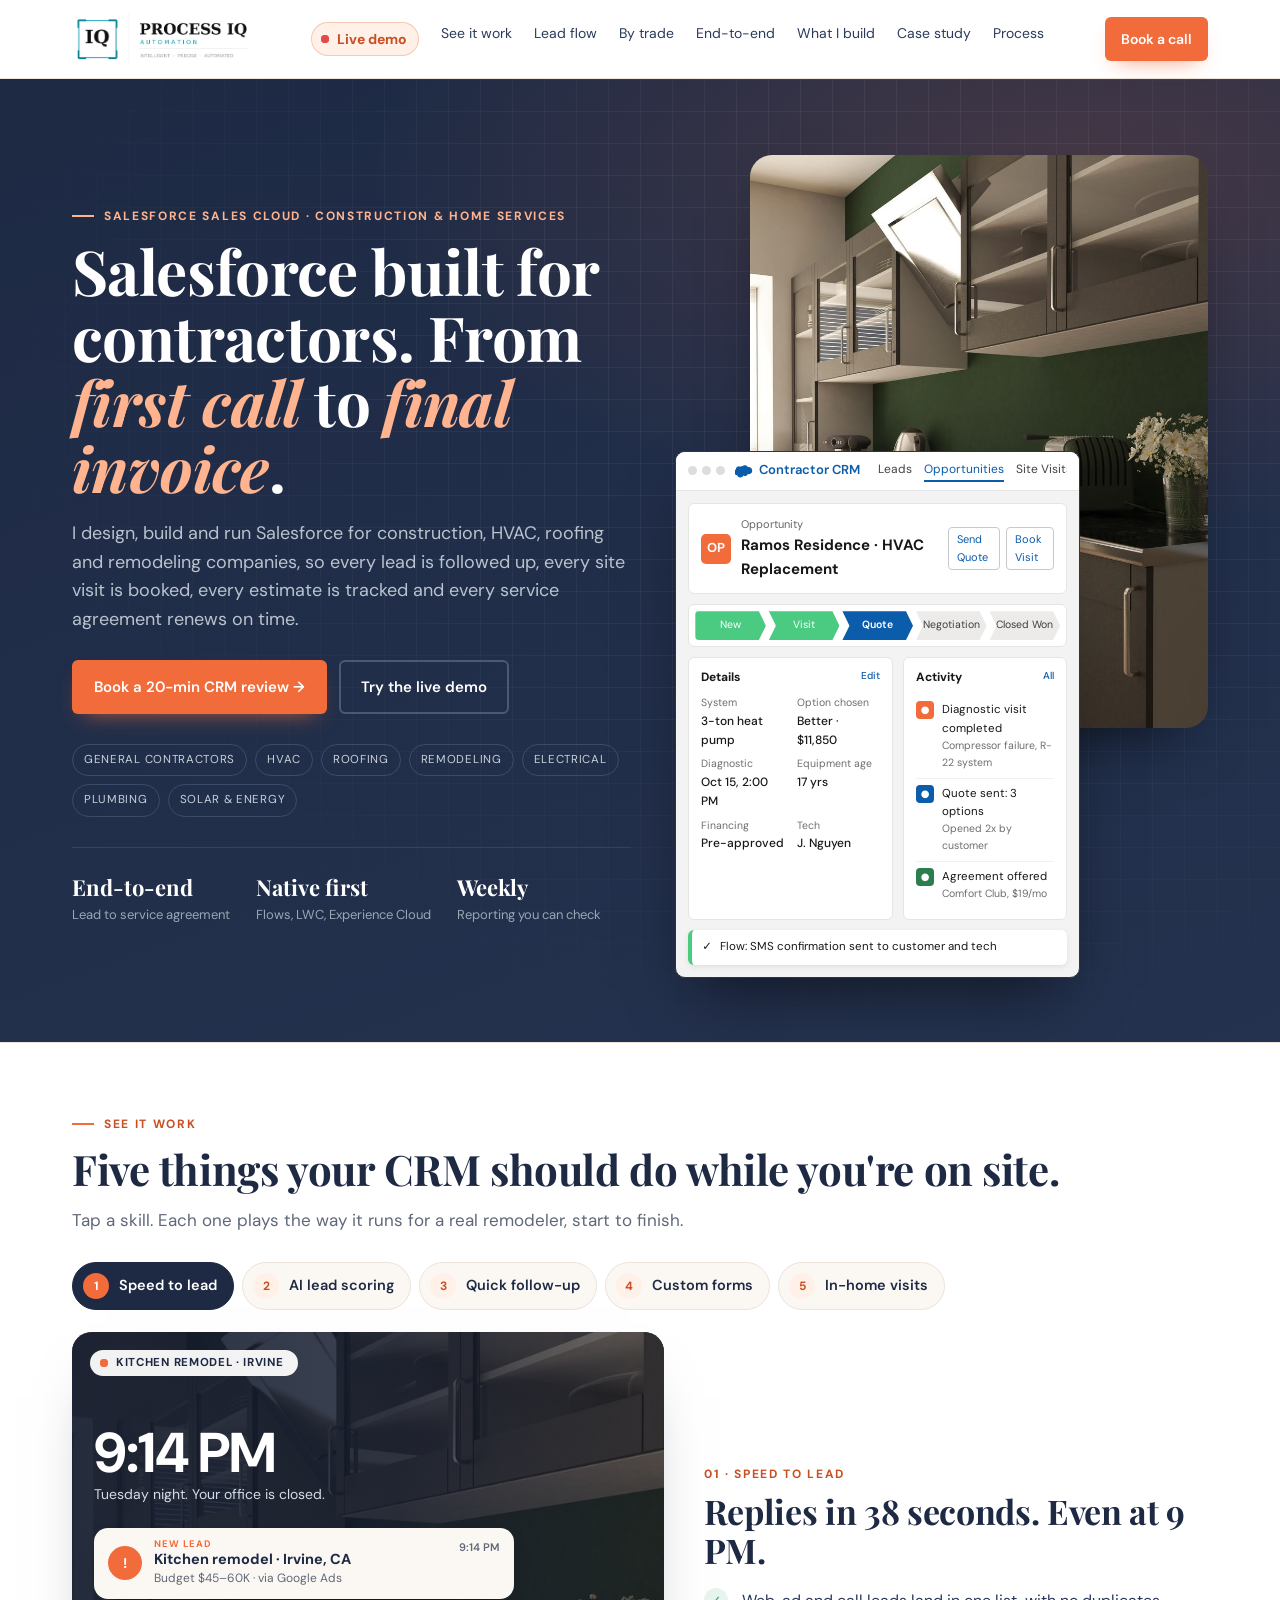
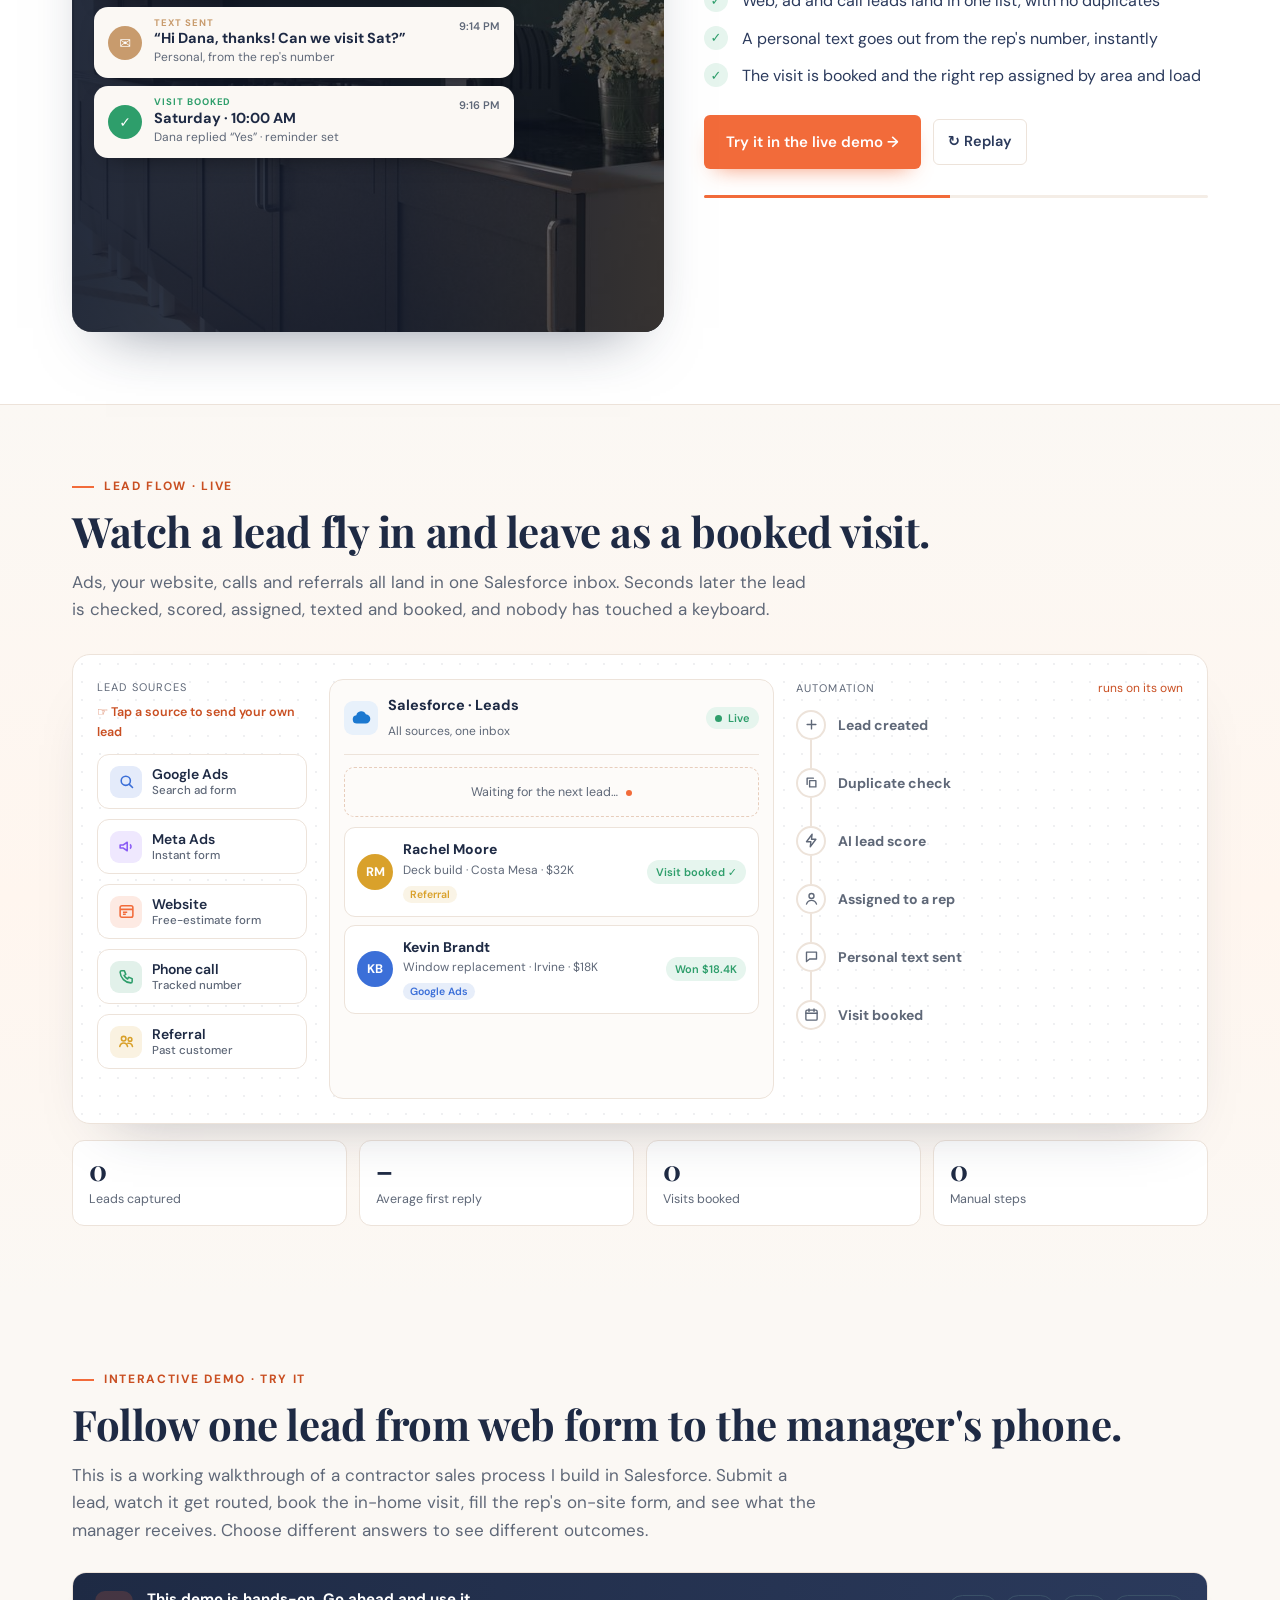
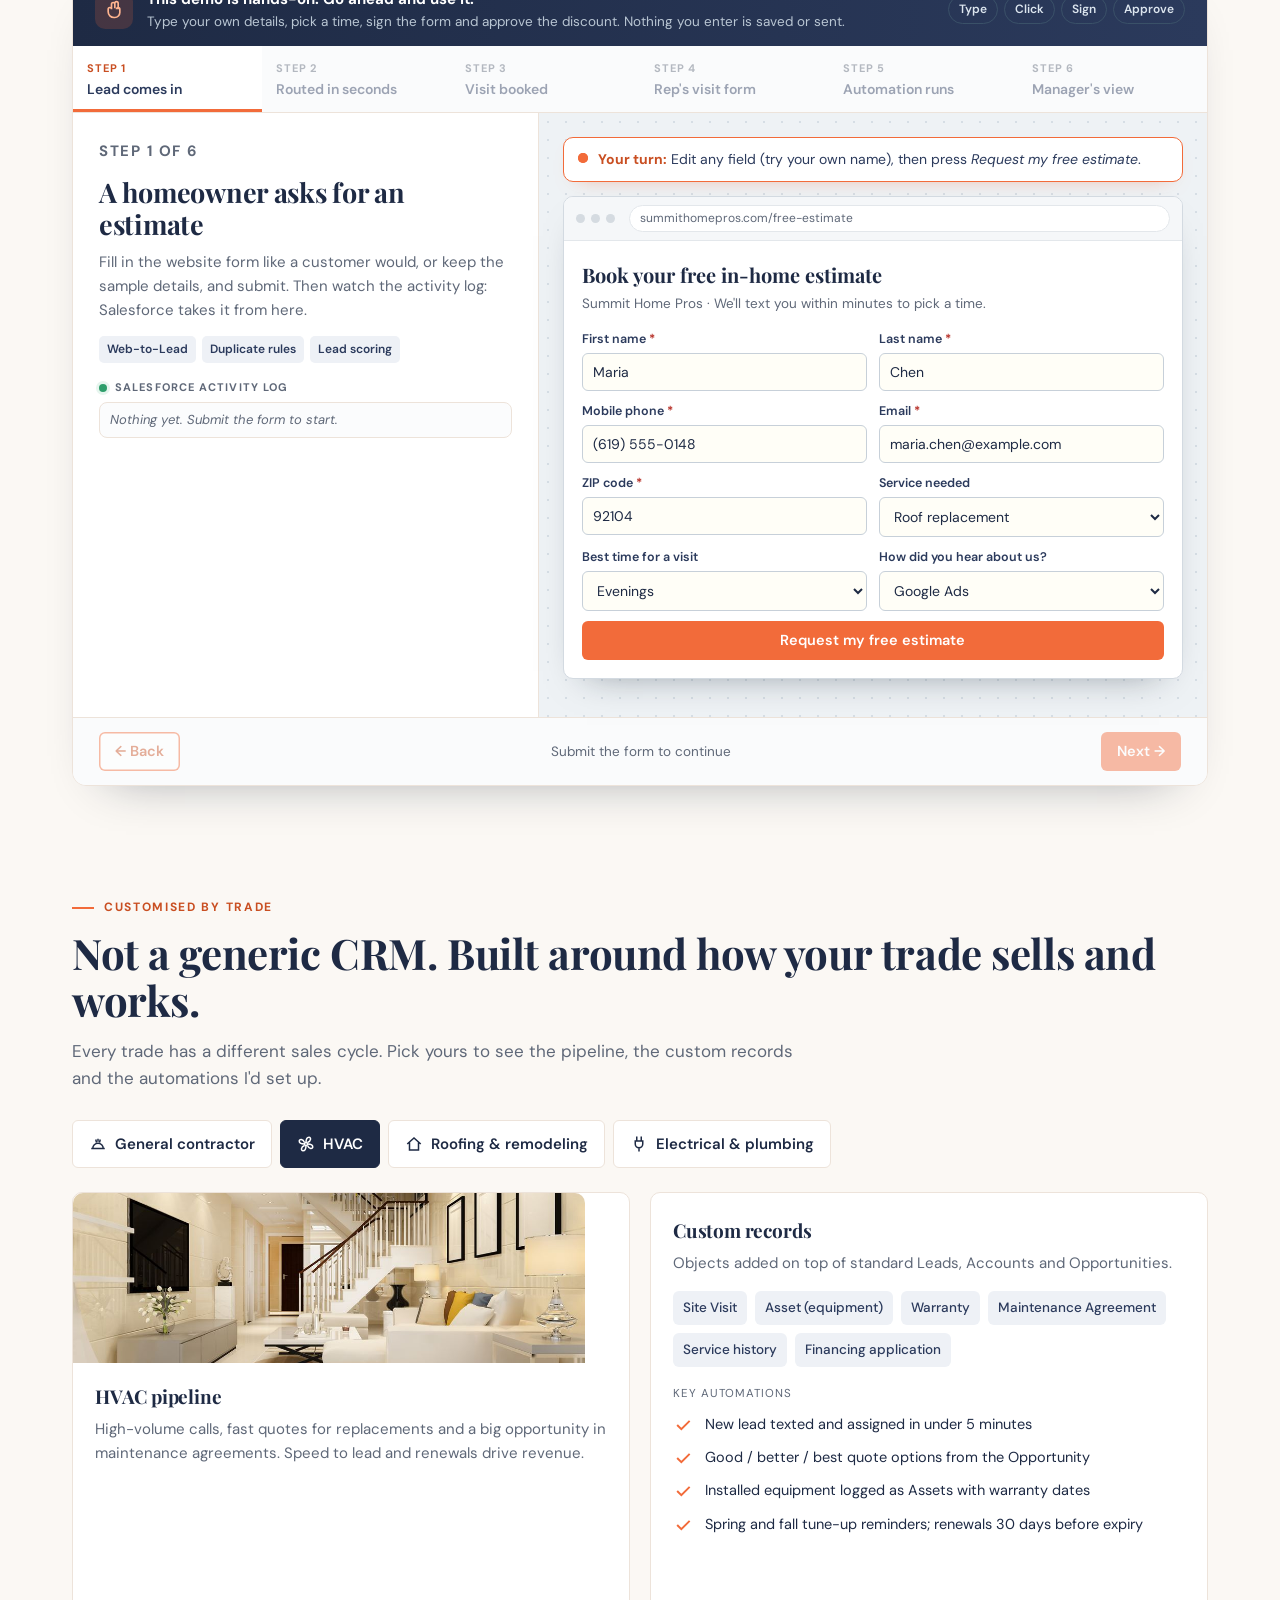
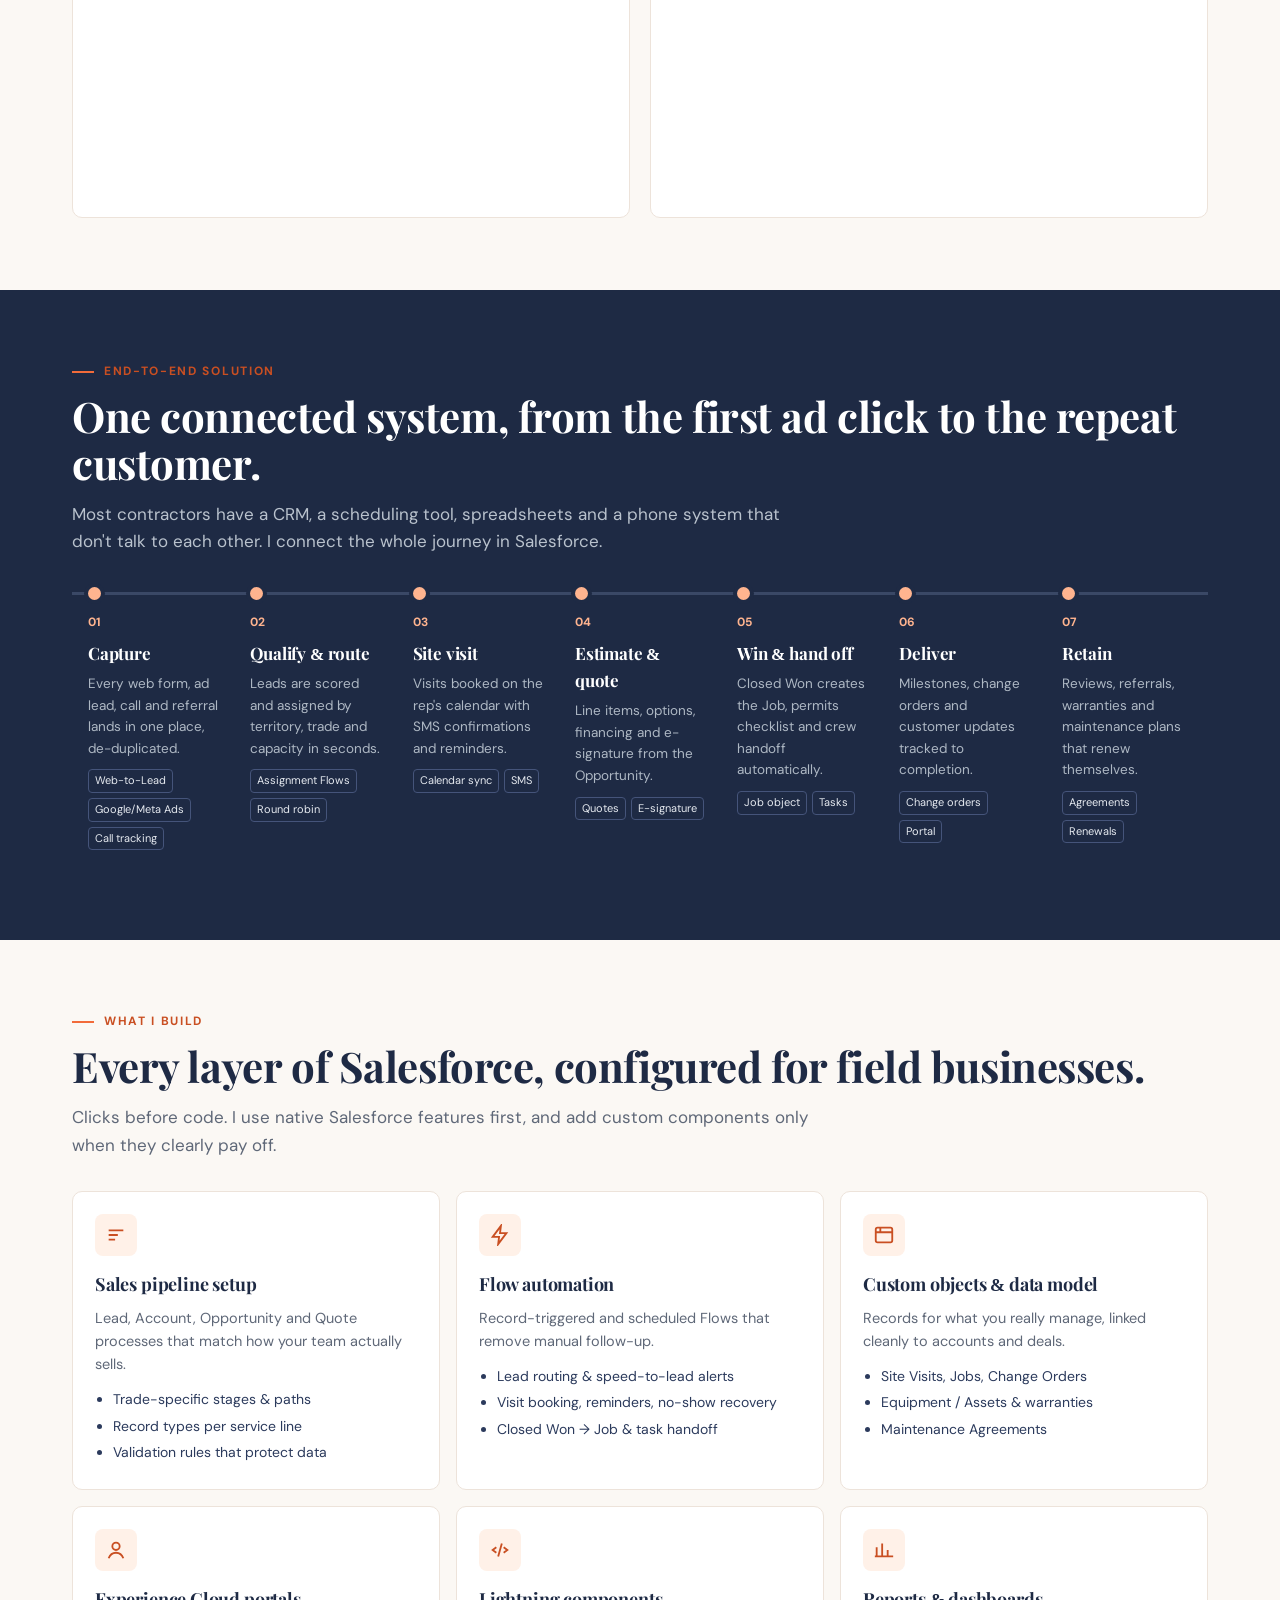
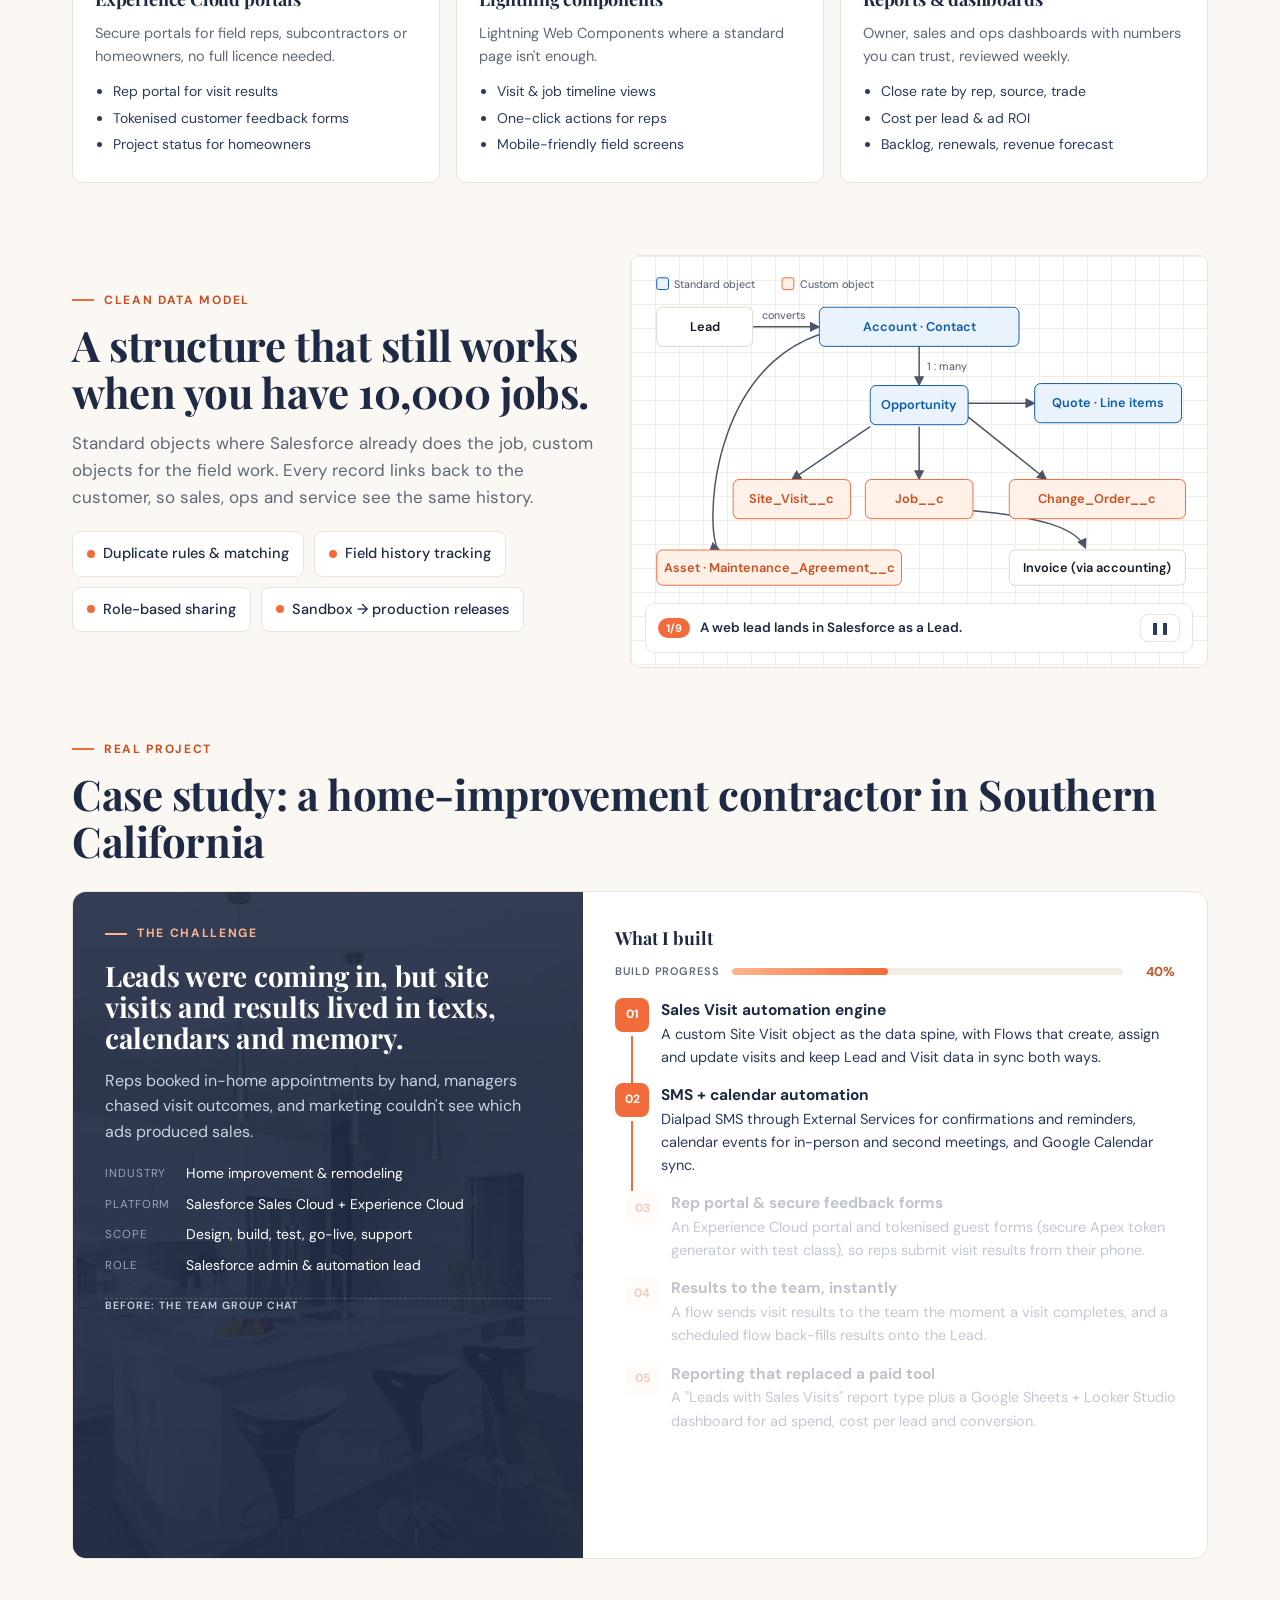
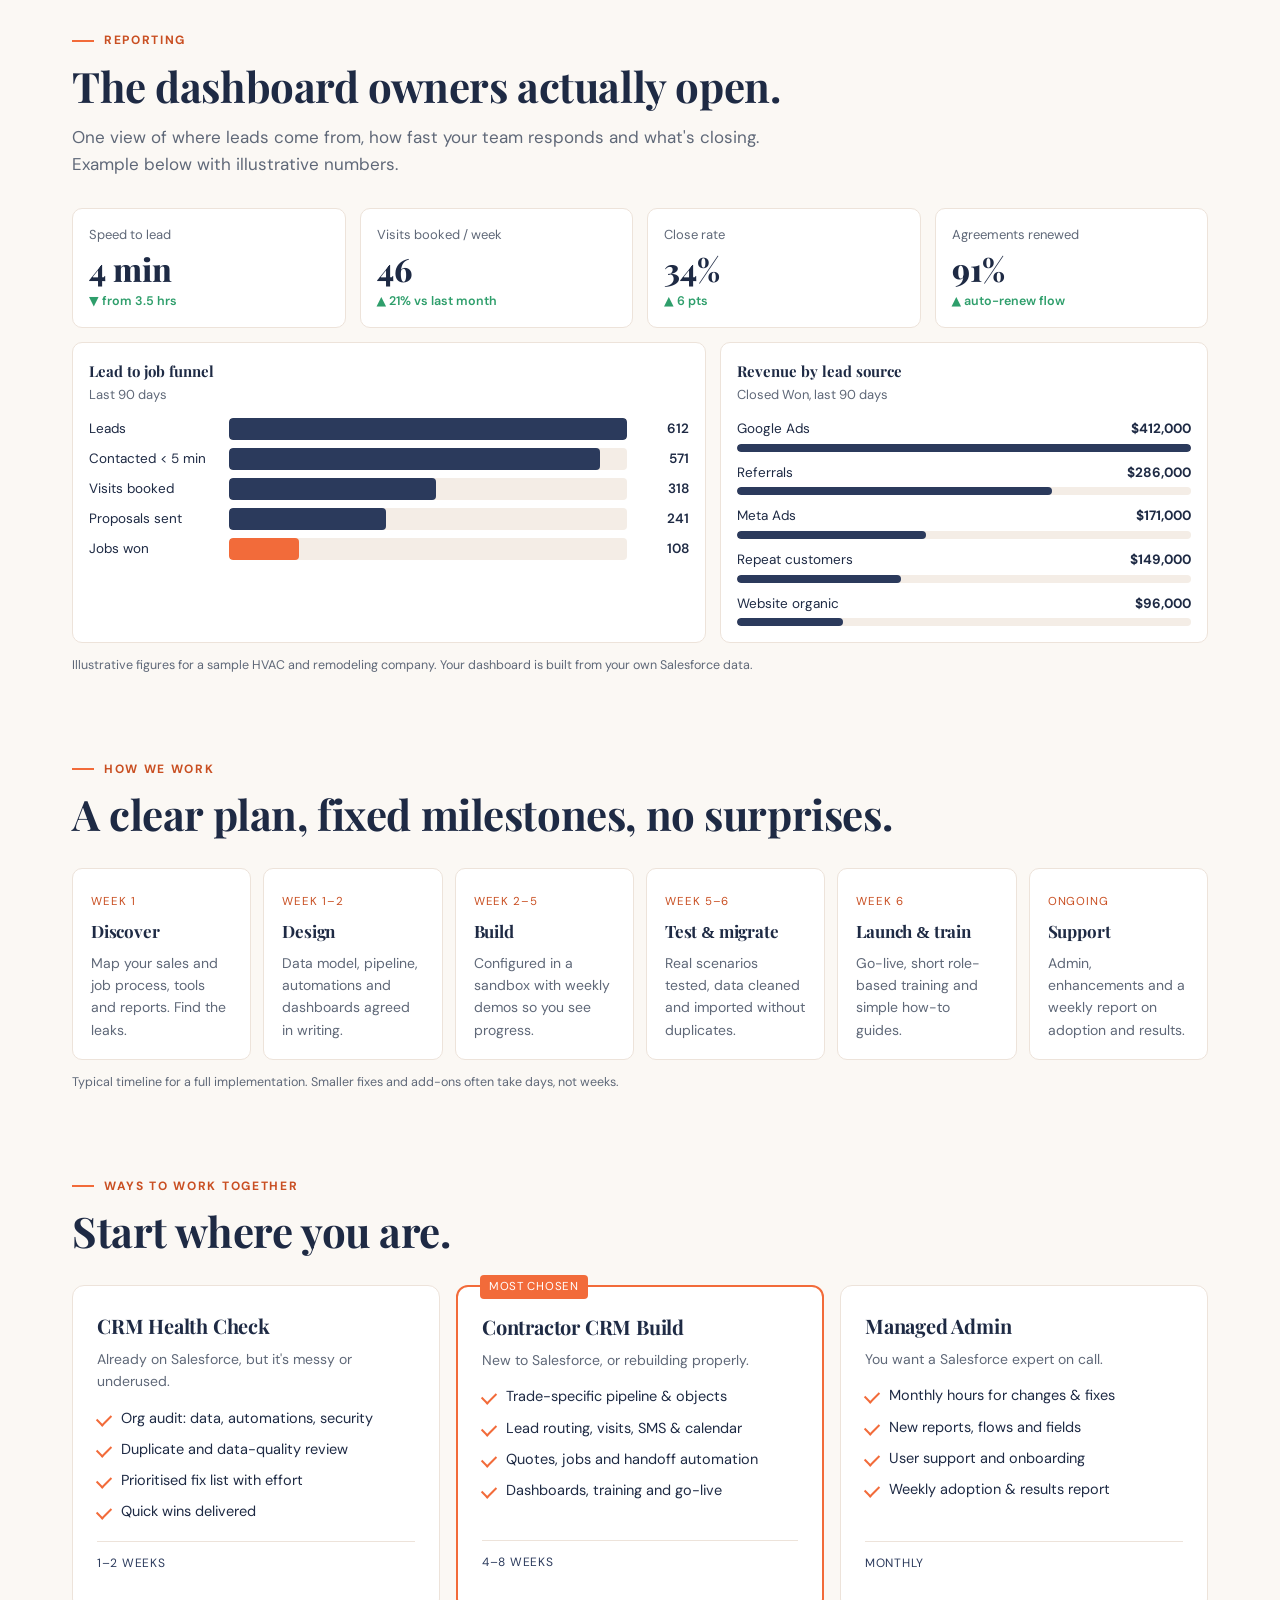
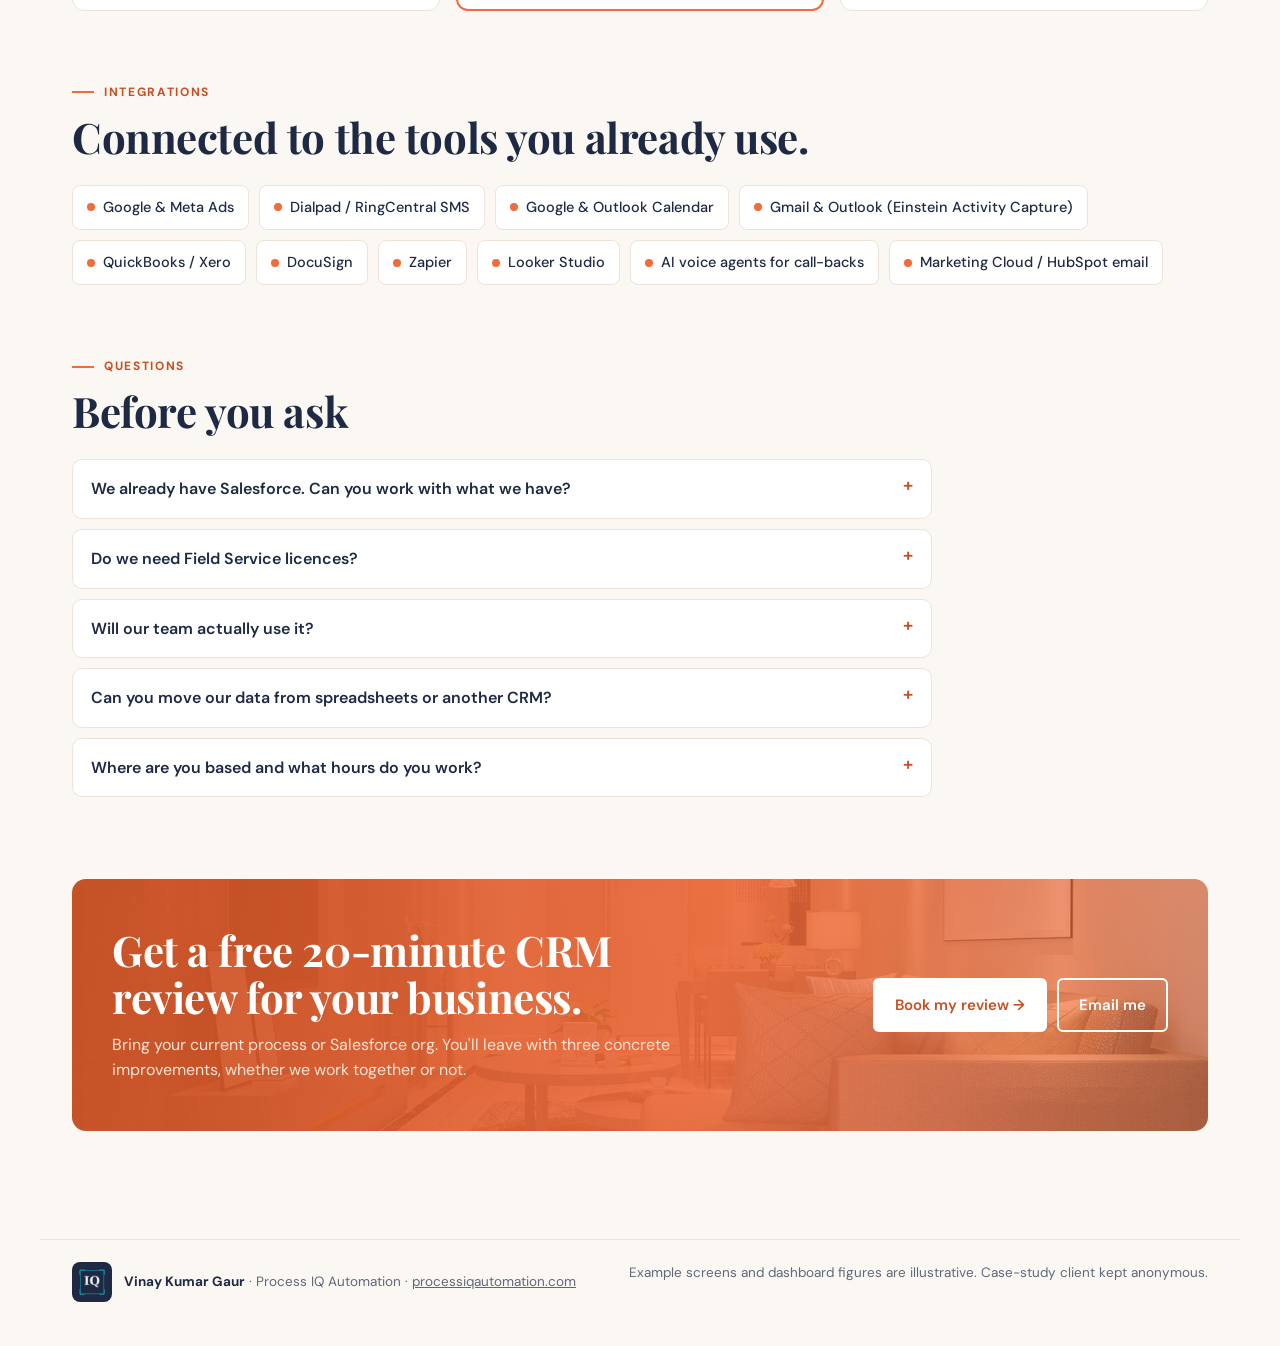
==== index.html @ 1351d998 "Add animated lead-flow section (paper planes into CRM), data-model story animation and case-study bu" ====
<!DOCTYPE html>
<html lang="en">
<head>
<meta charset="UTF-8"/><meta name="viewport" content="width=device-width,initial-scale=1.0"/>
<title>Salesforce for Contractors | Process IQ Automation</title>
<meta name="description" content="End-to-end Salesforce Sales Cloud builds for construction, HVAC, roofing, remodeling and home-service contractors: lead capture, dispatch, estimates, jobs, service agreements and reporting."/>
<link rel="icon" type="image/png" sizes="32x32" href="https://processiqautomation.com/favicon-32.png"/><link rel="apple-touch-icon" href="https://processiqautomation.com/apple-touch-icon.png"/>
<link rel="preconnect" href="https://fonts.googleapis.com">
<link rel="stylesheet" href="https://fonts.googleapis.com/css2?family=Playfair+Display:wght@600;700&family=DM+Sans:wght@400;500;600;700&display=swap">
<style>
:root{
  --bg:#FBF8F4; --surface:#FFFFFF; --ink:#1E2A44; --ink2:#2B3A5C; --muted:#5F6878; --line:#EDE3DA; --line2:#F4EDE6;
  --orange:#F26B3A; --orange-ink:#C94F22; --orange-soft:#FFF1E8; --teal-lt:#FFB48F;
  --steel:#2B3A5C; --steel-soft:#EEF1F6; --sf:#0B5CAB; --sf-soft:#EAF3FC;
  --good:#2E9E6B; --good-bg:#E6F5EE; --warn:#8A5A00; --warn-bg:#FFF3D6;
  --display:"AmpPlain","Playfair Display",Georgia,serif; --body:"DM Sans",system-ui,-apple-system,"Segoe UI",sans-serif; --mono:"DM Sans",system-ui,sans-serif;
}
*{box-sizing:border-box}
html{scroll-behavior:smooth}
body{margin:0;background:var(--bg);color:var(--ink);font:16px/1.6 var(--body);-webkit-font-smoothing:antialiased}
a{color:inherit}
img{max-width:100%}
.wrap{max-width:1200px;margin:0 auto;padding-inline:16px}
@media (min-width:760px){.wrap{padding-inline:32px}}
.mono{font-family:var(--mono);font-size:12px;letter-spacing:.08em;text-transform:uppercase}
.kicker{font-family:var(--mono);font-size:12px;font-weight:700;letter-spacing:.14em;text-transform:uppercase;color:var(--orange-ink);margin:0 0 12px;display:flex;align-items:center;gap:10px}
.kicker::before{content:"";width:22px;height:2px;background:var(--orange)}
h1,h2,h3{font-family:var(--display);letter-spacing:-.01em;margin:0}
h2{font-size:clamp(28px,3.6vw,42px);line-height:1.12;font-weight:700}
.lead{color:var(--muted);font-size:17px;max-width:62ch;margin:14px 0 0}
section{padding:72px 0;scroll-margin-top:84px}
.btn{display:inline-flex;align-items:center;gap:8px;padding:13px 20px;border-radius:6px;font-weight:600;font-size:15px;text-decoration:none;border:2px solid transparent;transition:transform .15s,background .15s}
.btn:hover{transform:translateY(-1px)}
.btn-o{background:var(--orange);color:#fff}
.btn-o:hover{background:var(--orange-ink)}
.btn-g{border-color:currentColor}
.btn:focus-visible,button:focus-visible,a:focus-visible{outline:3px solid var(--orange);outline-offset:2px}

/* nav */
.nav{position:sticky;top:0;z-index:20;background:rgba(255,255,255,.94);backdrop-filter:saturate(1.4) blur(8px);border-bottom:1px solid var(--line)}
.nav .wrap{display:flex;align-items:center;justify-content:space-between;height:78px;gap:16px}
.brand{display:flex;align-items:center;text-decoration:none}.brand img{height:58px;width:auto;display:block}@media (max-width:620px){.brand img{height:40px}}
.brand i{width:28px;height:28px;border-radius:6px;background:var(--ink);display:grid;place-items:center;color:var(--orange);font-style:normal;font-size:13px}
.brand small{display:block;font-family:var(--mono);font-size:9.5px;letter-spacing:.14em;color:var(--muted);font-weight:500;margin-top:-3px}
.nav nav{display:flex;gap:22px;font-size:14px}
.nav nav a{text-decoration:none;color:var(--ink2)}
.nav nav a:hover{color:var(--orange-ink)}
@media (max-width:900px){.nav nav{display:none}}
.nav .btn{padding:9px 14px;font-size:14px}

/* hero */
.hero{position:relative;background:linear-gradient(160deg,#1E2A44 0%,#2B3A5C 100%);color:#fff;overflow:hidden;padding:76px 0 64px}
.hero::before{content:"";position:absolute;inset:0;background-image:linear-gradient(rgba(255,255,255,.05) 1px,transparent 1px),linear-gradient(90deg,rgba(255,255,255,.05) 1px,transparent 1px);background-size:32px 32px;mask-image:radial-gradient(ellipse at 70% 30%,#000 30%,transparent 75%)}
.hero .wrap{position:relative;display:grid;grid-template-columns:minmax(0,1.05fr) minmax(0,1fr);gap:44px;align-items:center}
@media (max-width:980px){.hero .wrap{grid-template-columns:minmax(0,1fr)}}
.hero .kicker{color:var(--teal-lt)}.hero .kicker::before{background:var(--teal-lt)}
.hero h1{font-size:clamp(36px,5.2vw,62px);line-height:1.06;font-weight:700}
.hero h1 em{font-style:italic;color:var(--teal-lt)}
.hero p.sub{color:#B9C2CD;font-size:18px;max-width:54ch;margin:18px 0 26px}
.hero .ctas{display:flex;gap:12px;flex-wrap:wrap}
.hero .btn-g{color:#fff;border-color:#35506A}
.trades{display:flex;flex-wrap:wrap;gap:8px;margin-top:30px}
.trades span{font-family:var(--mono);font-size:11.5px;letter-spacing:.06em;text-transform:uppercase;color:#C9D1DA;border:1px solid #344152;border-radius:999px;padding:6px 11px}
.proof{display:flex;gap:22px 26px;flex-wrap:wrap;margin-top:30px;padding-top:22px;border-top:1px solid #2A3646}
.proof div{font-size:13px;color:#9AA6B3}
.proof b{display:block;font-family:var(--display);font-size:22px;color:#fff}
@media (max-width:620px){.proof{display:grid;grid-template-columns:repeat(3,minmax(0,1fr));gap:12px}.proof b{font-size:16px}.proof div{font-size:12px}}

/* mock salesforce window */
.sfw{background:#F3F3F3;border-radius:10px;box-shadow:0 30px 60px -20px rgba(0,0,0,.55);overflow:hidden;color:#181818;font-size:13px;border:1px solid #2B3644}
.sfw .bar{background:#fff;display:flex;align-items:center;gap:10px;padding:8px 12px;border-bottom:1px solid #E5E5E5}
.sfw .dots{display:flex;gap:5px}.sfw .dots i{width:9px;height:9px;border-radius:50%;background:#DDD;display:block}
.sfw .app{white-space:nowrap;font-weight:600;color:var(--sf);display:flex;align-items:center;gap:6px}
.sfw .app svg{width:18px;height:18px}
.sfw .tabsb{display:flex;gap:12px;margin-left:8px;color:#444;font-size:12px;overflow:hidden;white-space:nowrap}
.sfw .tabsb span.on{color:var(--sf);box-shadow:inset 0 -2px 0 var(--sf);padding-bottom:3px}
.sfw .rec{padding:12px}
.sfw .hdr{background:#fff;border:1px solid #E5E5E5;border-radius:6px;padding:12px;display:flex;align-items:center;gap:10px}
.sfw .ic{width:30px;height:30px;border-radius:5px;background:#F26B3A;display:grid;place-items:center;color:#fff;font-weight:700;font-size:13px;flex:none}
.sfw .hdr .t{font-size:11px;color:#666}
.sfw .hdr .n{font-weight:700;font-size:15px}
.sfw .hdr .acts{margin-left:auto;display:flex;gap:6px}
.sfw .hdr .acts span{border:1px solid #C9C9C9;border-radius:4px;padding:3px 8px;font-size:11px;background:#fff;color:var(--sf)}
.path{display:flex;margin:10px 0;background:#fff;border:1px solid #E5E5E5;border-radius:6px;padding:6px;gap:3px;overflow:hidden}
.path span{flex:1;text-align:center;font-size:10.5px;padding:6px 4px;background:#ECEBEA;color:#3E3E3C;clip-path:polygon(0 0,calc(100% - 7px) 0,100% 50%,calc(100% - 7px) 100%,0 100%,7px 50%);white-space:nowrap;overflow:hidden;text-overflow:ellipsis;transition:background .3s,color .3s}
.path span:first-child{clip-path:polygon(0 0,calc(100% - 7px) 0,100% 50%,calc(100% - 7px) 100%,0 100%);border-radius:4px 0 0 4px}
.path span.done{background:#4BCA81;color:#fff}
.path span.cur{background:var(--sf);color:#fff;font-weight:600}
.cols{display:grid;grid-template-columns:1.25fr 1fr;gap:10px}
@media (max-width:520px){.cols{grid-template-columns:1fr}.sfw .tabsb{display:none}}
.card{background:#fff;border:1px solid #E5E5E5;border-radius:6px;padding:10px 12px}
.card h4{margin:0 0 8px;font-size:12px;font-family:var(--body);display:flex;justify-content:space-between}
.card h4 small{color:var(--sf);font-weight:500}
.fl{display:grid;grid-template-columns:1fr 1fr;gap:6px 12px}
.fl div{font-size:10.5px;color:#706E6B}
.fl b{display:block;font-size:12px;color:#181818;font-weight:500}
.act{display:flex;gap:8px;align-items:flex-start;padding:6px 0;border-top:1px solid #F0F0F0;font-size:11.5px}
.act:first-of-type{border-top:0}
.act i{width:18px;height:18px;border-radius:4px;display:grid;place-items:center;color:#fff;font-style:normal;font-size:10px;flex:none}
.act small{display:block;color:#706E6B;font-size:10.5px}
.toast{margin-top:10px;background:#fff;border-left:4px solid #4BCA81;border-radius:6px;padding:8px 10px;font-size:11.5px;display:flex;gap:8px;align-items:center;box-shadow:0 2px 6px rgba(0,0,0,.08)}

/* trade switcher */
.switch{display:flex;gap:8px;flex-wrap:wrap;margin:28px 0 24px}
.switch button{all:unset;cursor:pointer;padding:11px 16px;border-radius:6px;background:var(--surface);border:1px solid var(--line);font-weight:600;font-size:15px;display:flex;align-items:center;gap:8px}
.switch button[aria-pressed="true"]{background:var(--ink);color:#fff;border-color:var(--ink)}
.switch button svg{width:18px;height:18px}
.tradebox{display:grid;grid-template-columns:minmax(0,1fr) minmax(0,1fr);gap:20px}
@media (max-width:900px){.tradebox{grid-template-columns:minmax(0,1fr)}}
.panel{background:var(--surface);border:1px solid var(--line);border-radius:10px;padding:22px}
.panel h3{font-size:19px;margin-bottom:6px}
.panel p.d{color:var(--muted);margin:0 0 16px;font-size:15px}
.pipe{display:flex;flex-direction:column;gap:8px}
.pipe .st{display:grid;grid-template-columns:28px 1fr;gap:12px;align-items:start}
.pipe .st b{width:28px;height:28px;border-radius:50%;background:var(--orange-soft);color:var(--orange-ink);font-family:var(--mono);font-size:12px;display:grid;place-items:center}
.pipe .st div{font-weight:600;font-size:15px}
.pipe .st small{display:block;color:var(--muted);font-weight:400;font-size:13.5px}
.chips{display:flex;flex-wrap:wrap;gap:8px}
.chips span{background:var(--steel-soft);color:var(--steel);border-radius:6px;padding:6px 10px;font-size:13.5px;font-weight:500}
.autos{list-style:none;padding:0;margin:0;display:grid;gap:10px}
.autos li{display:grid;grid-template-columns:22px 1fr;gap:10px;font-size:14.5px}
.autos li svg{width:20px;height:20px;color:var(--orange);margin-top:2px}
.sub2{font-family:var(--mono);font-size:11.5px;letter-spacing:.08em;text-transform:uppercase;color:var(--muted);margin:18px 0 10px}
.fade{animation:fade .35s ease-out}
@keyframes fade{from{opacity:0;transform:translateY(6px)}to{opacity:1;transform:none}}

/* lifecycle */
.life{background:var(--ink);color:#fff}
.life .lead{color:#B9C2CD}
.life h2{color:#fff}
.flow{display:grid;grid-template-columns:repeat(7,minmax(0,1fr));gap:0;margin-top:36px;counter-reset:s}
@media (max-width:1050px){.flow{grid-template-columns:repeat(4,minmax(0,1fr));row-gap:18px}}
@media (max-width:620px){.flow{grid-template-columns:minmax(0,1fr)}}
.flow .s{position:relative;padding:18px 16px 18px;border-top:3px solid #2E3B4C}
.flow .s::before{counter-increment:s;content:"0" counter(s);font-family:var(--mono);font-size:12px;font-weight:700;color:var(--teal-lt);display:block;margin-bottom:8px}
.flow .s::after{content:"";position:absolute;top:-8px;left:16px;width:13px;height:13px;border-radius:50%;background:var(--teal-lt);box-shadow:0 0 0 4px var(--ink)}
.flow h3{font-size:17px;margin-bottom:6px}
.flow p{margin:0 0 10px;color:#AEB8C4;font-size:13.5px}
.flow .tg{display:flex;flex-wrap:wrap;gap:5px}
.flow .tg span{font-size:11px;font-family:var(--mono);color:#E6EAF0;border:1px solid #384658;border-radius:4px;padding:2px 6px}

/* capabilities */
.caps{display:grid;grid-template-columns:repeat(3,minmax(0,1fr));gap:16px;margin-top:32px}
@media (max-width:980px){.caps{grid-template-columns:repeat(2,minmax(0,1fr))}}
@media (max-width:620px){.caps{grid-template-columns:minmax(0,1fr)}}
.cap{background:var(--surface);border:1px solid var(--line);border-radius:10px;padding:22px;transition:border-color .2s,transform .2s}
.cap:hover{border-color:var(--orange);transform:translateY(-2px)}
.cap .ico{width:42px;height:42px;border-radius:8px;background:var(--orange-soft);color:var(--orange-ink);display:grid;place-items:center;margin-bottom:14px}
.cap .ico svg{width:22px;height:22px}
.cap h3{font-size:18px;margin-bottom:8px}
.cap p{margin:0 0 12px;color:var(--muted);font-size:14.5px}
.cap ul{margin:0;padding-left:18px;font-size:14px;color:var(--ink2)}
.cap li{margin:0 0 4px}

/* data model */
.model{display:grid;grid-template-columns:minmax(0,1fr) minmax(0,1.1fr);gap:32px;align-items:center}
@media (max-width:980px){.model{grid-template-columns:minmax(0,1fr)}}
.erd{background:var(--surface);border:1px solid var(--line);border-radius:10px;padding:14px;background-image:linear-gradient(var(--line2) 1px,transparent 1px),linear-gradient(90deg,var(--line2) 1px,transparent 1px);background-size:24px 24px}
.erd svg{width:100%;height:auto;display:block}
.erd text{font-family:var(--body)}

/* case study */
.case{background:var(--surface);border:1px solid var(--line);border-radius:14px;overflow:hidden;display:grid;grid-template-columns:minmax(0,.9fr) minmax(0,1.1fr)}
@media (max-width:980px){.case{grid-template-columns:minmax(0,1fr)}}
.case .l{background:var(--steel);color:#fff;padding:32px}
.case .l .kicker{color:var(--teal-lt)}.case .l .kicker::before{background:var(--teal-lt)}
.case .l h3{font-size:28px;line-height:1.1;margin-bottom:14px}
.case .l p{color:#C8D3E0;margin:0 0 18px}
.case .l dl{display:grid;grid-template-columns:auto 1fr;gap:8px 16px;margin:0;font-size:14px}
.case .l dt{color:#93A6BD;font-family:var(--mono);font-size:11.5px;text-transform:uppercase;letter-spacing:.08em;padding-top:3px}
.case .l dd{margin:0}
.case .r{padding:32px}
.case .r h4{font-family:var(--display);font-size:18px;margin:0 0 14px}
.built{display:grid;gap:14px}
.built div{display:grid;grid-template-columns:34px 1fr;gap:12px}
.built b{width:34px;height:34px;border-radius:8px;background:var(--orange-soft);color:var(--orange-ink);display:grid;place-items:center;font-family:var(--mono);font-size:12px}
.built p{margin:0;font-size:14.5px;color:var(--ink2)}
.built p strong{display:block;font-size:15.5px;color:var(--ink)}
.res{display:flex;flex-wrap:wrap;gap:8px;margin-top:20px}
.res span{background:var(--good-bg);color:var(--good);border-radius:999px;padding:6px 12px;font-size:13px;font-weight:600}

/* dashboard */
.dash{display:grid;grid-template-columns:repeat(4,minmax(0,1fr));gap:14px;margin-top:30px}
@media (max-width:980px){.dash{grid-template-columns:repeat(2,minmax(0,1fr))}}
.kpi{background:var(--surface);border:1px solid var(--line);border-radius:10px;padding:16px}
.kpi .k{font-size:13px;color:var(--muted);margin:0 0 6px}
.kpi .v{font-family:var(--display);font-size:clamp(24px,3vw,32px);font-weight:800;margin:0;line-height:1.05;font-variant-numeric:tabular-nums}
.kpi .d{font-size:12.5px;color:var(--good);margin:6px 0 0;font-weight:600}
.charts{display:grid;grid-template-columns:minmax(0,1.3fr) minmax(0,1fr);gap:14px;margin-top:14px}
@media (max-width:900px){.charts{grid-template-columns:minmax(0,1fr)}}
.chart{background:var(--surface);border:1px solid var(--line);border-radius:10px;padding:16px;position:relative}
.chart h4{margin:0;font-size:15px;font-family:var(--display)}
.chart p{margin:2px 0 12px;font-size:13px;color:var(--muted)}
.funnel{display:grid;gap:8px}
.funnel .row{display:grid;grid-template-columns:130px 1fr 52px;gap:10px;align-items:center;font-size:13.5px}
@media (max-width:480px){.funnel .row{grid-template-columns:96px 1fr 44px;font-size:12.5px}}
.funnel .bar{height:22px;background:var(--line2);border-radius:4px;overflow:hidden}
.funnel .bar i{display:block;height:100%;background:var(--steel);border-radius:4px;transition:width .9s cubic-bezier(.2,.7,.2,1)}
.funnel .row:last-child .bar i{background:var(--orange)}
.funnel .n{text-align:right;font-variant-numeric:tabular-nums;font-weight:600}
.src{display:grid;gap:10px}
.src .row{display:grid;grid-template-columns:1fr auto;gap:4px 10px;font-size:13.5px}
.src .row .bar{grid-column:1/-1;height:8px;background:var(--line2);border-radius:4px;overflow:hidden}
.src .row .bar i{display:block;height:100%;background:var(--steel);border-radius:4px}
.src .row b{font-variant-numeric:tabular-nums}
.note{font-size:12.5px;color:var(--muted);margin-top:12px}

/* process */
.steps{display:grid;grid-template-columns:repeat(6,minmax(0,1fr));gap:12px;margin-top:30px}
@media (max-width:1050px){.steps{grid-template-columns:repeat(3,minmax(0,1fr))}}
@media (max-width:620px){.steps{grid-template-columns:minmax(0,1fr)}}
.step{background:var(--surface);border:1px solid var(--line);border-radius:10px;padding:18px}
.step .w{font-family:var(--mono);font-size:11.5px;color:var(--orange-ink);text-transform:uppercase;letter-spacing:.08em}
.step h3{font-size:17px;margin:6px 0 6px}
.step p{margin:0;font-size:14px;color:var(--muted)}

/* packages */
.packs{display:grid;grid-template-columns:repeat(3,minmax(0,1fr));gap:16px;margin-top:30px}
@media (max-width:980px){.packs{grid-template-columns:minmax(0,1fr)}}
.pack{background:var(--surface);border:1px solid var(--line);border-radius:12px;padding:24px;display:flex;flex-direction:column}
.pack.hl{border:2px solid var(--orange);position:relative}
.pack.hl::before{content:"Most chosen";position:absolute;top:-12px;left:22px;background:var(--orange);color:#fff;font-size:11.5px;font-family:var(--mono);text-transform:uppercase;letter-spacing:.06em;padding:3px 9px;border-radius:4px}
.pack h3{font-size:20px}
.pack .for{color:var(--muted);font-size:14px;margin:6px 0 14px}
.pack ul{list-style:none;padding:0;margin:0 0 18px;display:grid;gap:8px;font-size:14.5px}
.pack li{padding-left:24px;position:relative}
.pack li::before{content:"";position:absolute;left:0;top:7px;width:12px;height:7px;border-left:2px solid var(--orange);border-bottom:2px solid var(--orange);transform:rotate(-45deg)}
.pack .time{margin-top:auto;font-family:var(--mono);font-size:12px;color:var(--steel);text-transform:uppercase;letter-spacing:.06em;border-top:1px solid var(--line);padding-top:12px}

/* integrations */
.ints{display:flex;flex-wrap:wrap;gap:10px;margin-top:24px}
.ints span{background:var(--surface);border:1px solid var(--line);border-radius:8px;padding:10px 14px;font-weight:500;font-size:14.5px;display:flex;gap:8px;align-items:center}
.ints span i{width:8px;height:8px;border-radius:50%;background:var(--orange);display:block}

/* faq */
.faq{max-width:860px;margin-top:24px}
.faq details{background:var(--surface);border:1px solid var(--line);border-radius:10px;margin-bottom:10px;padding:0 18px}
.faq summary{cursor:pointer;list-style:none;padding:16px 0;font-weight:600;display:flex;justify-content:space-between;gap:12px}
.faq summary::-webkit-details-marker{display:none}
.faq summary::after{content:"+";font-family:var(--mono);color:var(--orange-ink);font-size:18px;line-height:1}
.faq details[open] summary::after{content:"–"}
.faq p{margin:0 0 16px;color:var(--muted)}

/* cta */
.cta{background:linear-gradient(135deg,var(--orange-ink),var(--orange));color:#fff;border-radius:14px;padding:36px;display:flex;justify-content:space-between;align-items:center;gap:24px;flex-wrap:wrap}
.cta h2{color:#fff;max-width:20ch}
.cta p{margin:10px 0 0;color:#FFE4D6;max-width:56ch}
.cta .btn-w{background:#fff;color:var(--orange-ink)}
.cta .btn-g{color:#fff}
footer{padding:36px 0 44px;color:var(--muted);font-size:13.5px}
footer .wrap{display:flex;justify-content:space-between;gap:16px;flex-wrap:wrap;border-top:1px solid var(--line);padding-top:22px}
@media (prefers-reduced-motion:reduce){*{animation:none!important;transition:none!important}}
/* plain ampersand inside Playfair headings */
@font-face{font-family:"AmpPlain";src:local("Georgia"),local("Georgia Regular"),local("Noto Serif"),local("NotoSerif"),local("Times New Roman"),local("Liberation Serif"),local("DejaVu Serif");unicode-range:U+0026;font-weight:400 600}
@font-face{font-family:"AmpPlain";src:local("Georgia Bold"),local("Georgia-Bold"),local("Noto Serif Bold"),local("NotoSerif-Bold"),local("Times New Roman Bold"),local("Liberation Serif Bold"),local("DejaVu Serif Bold");unicode-range:U+0026;font-weight:700 900}

/* ===== interactive demo ===== */
#demo{padding-bottom:40px}
.dm{background:var(--surface);border:1px solid var(--line);border-radius:14px;margin-top:28px;overflow:hidden;box-shadow:0 24px 50px -36px rgba(13,27,42,.45)}
.dm-steps{display:flex;list-style:none;margin:0;padding:0;border-bottom:1px solid var(--line);background:#FAFBFC}
.dm-steps li{flex:1 1 0;min-width:0}
.dm-steps button{all:unset;box-sizing:border-box;cursor:pointer;display:block;width:100%;height:100%;padding:14px 14px 11px;border-bottom:3px solid transparent;color:var(--muted)}
.dm-steps b{display:block;font-family:var(--mono);font-size:11px;letter-spacing:.08em;text-transform:uppercase}
.dm-steps span{display:block;font-weight:600;color:var(--ink2);font-size:14px;line-height:1.25;margin-top:3px}
.dm-steps button[aria-current="step"]{border-bottom-color:var(--orange);background:#fff}
.dm-steps button[aria-current="step"] b{color:var(--orange-ink)}
.dm-steps button.ok b::after{content:" ✓";color:var(--good)}
.dm-steps button:disabled{cursor:default;opacity:.45}
.dm-steps button:not(:disabled):hover span{color:var(--orange-ink)}
@media (max-width:860px){.dm-steps button{padding:10px 8px 8px;text-align:center}.dm-steps button span{display:none}.dm-steps li:has([aria-current="step"]){flex:3 1 0}.dm-steps button[aria-current="step"]{text-align:left}.dm-steps button[aria-current="step"] span{display:block}}
.dm-body{display:grid;grid-template-columns:minmax(0,.82fr) minmax(0,1.18fr);grid-template-rows:auto 1fr;grid-template-areas:"side stage" "log stage"}
.dm-side{grid-area:side;padding:26px 26px 6px}
.dm-logw{grid-area:log;padding:10px 26px 26px;align-self:start}
#dm{scroll-margin-top:90px}
.dm-stage{grid-area:stage;background:#EEF2F5;background-image:radial-gradient(#D6DEE5 1px,transparent 1px);background-size:18px 18px;border-left:1px solid var(--line);padding:24px;min-height:560px;display:flex;flex-direction:column;gap:14px}
@media (max-width:980px){.dm-body{grid-template-columns:minmax(0,1fr);grid-template-areas:"side" "stage" "log"}.dm-stage{border-left:0;border-top:1px solid var(--line);border-bottom:1px solid var(--line);min-height:0;padding:16px}.dm-side{padding:20px 18px 14px}.dm-logw{padding:16px 18px 20px}}
.dm-k{font-family:var(--mono);font-size:11.5px;letter-spacing:.1em;text-transform:uppercase;color:var(--orange-ink);font-weight:700;margin:0 0 8px}
.dm-side h3{font-size:clamp(22px,2.4vw,27px);line-height:1.15;margin:0 0 10px}
.dm-side p{color:var(--muted);margin:0 0 14px;font-size:15px}
.dm-chips{display:flex;flex-wrap:wrap;gap:6px}
.dm-chips span{font-size:12px;font-weight:600;background:var(--steel-soft);color:var(--steel);border-radius:5px;padding:4px 8px}
.dm-logh{display:flex;align-items:center;gap:8px;font-family:var(--mono);font-size:11px;letter-spacing:.1em;text-transform:uppercase;color:var(--muted);font-weight:700;margin-bottom:6px}
.dm-logh i{width:8px;height:8px;border-radius:50%;background:var(--good);box-shadow:0 0 0 3px var(--good-bg)}
.dm-log{list-style:none;margin:0;padding:0;max-height:250px;overflow:auto;border:1px solid var(--line);border-radius:8px;background:#FBFCFD}
.dm-log li{display:grid;grid-template-columns:64px 1fr;gap:8px;padding:8px 10px;border-top:1px solid var(--line2);font-size:13px;line-height:1.35}
.dm-log li:first-child{border-top:0}
.dm-log li.new{animation:lognew 1.4s ease-out}
@keyframes lognew{from{background:var(--orange-soft)}to{background:transparent}}
.dm-log time{font-family:var(--mono);font-size:11.5px;color:var(--muted);padding-top:1px;font-variant-numeric:tabular-nums}
.dm-log small{display:block;color:var(--muted);font-size:12px}
.dm-log li.warn div{color:var(--warn)}
.dm-log li.empty{display:block;color:var(--muted);font-style:italic}
.dm-nav{display:flex;justify-content:space-between;align-items:center;gap:12px;padding:14px 26px;border-top:1px solid var(--line);background:#FAFBFC}
.dm-nav .hint{font-size:13.5px;color:var(--muted);text-align:center;flex:1}
@media (max-width:620px){.dm-nav{padding:12px 14px;flex-wrap:wrap}.dm-nav .hint{order:-1;flex-basis:100%}.dm-nav .dbtn{flex:1}}

.dbtn{all:unset;box-sizing:border-box;cursor:pointer;background:var(--orange);color:#fff;font-weight:600;font-size:14.5px;padding:11px 16px;border-radius:6px;text-align:center;line-height:1.2;transition:background .15s}
.dbtn:hover{background:var(--orange-ink)}
.dbtn.sec{background:#fff;color:var(--orange-ink);box-shadow:inset 0 0 0 1.5px var(--orange)}
.dbtn.sec:hover{background:var(--orange-soft)}
.dbtn.dark{background:var(--ink)}
.dbtn.red{background:#fff;color:#A02A20;box-shadow:inset 0 0 0 1.5px #D9A39D}
.dbtn:disabled{opacity:.45;cursor:default}
.dbtn:focus-visible,.seg button:focus-visible,.slot:focus-visible,.pt:focus-visible,.tabs button:focus-visible{outline:3px solid var(--orange);outline-offset:2px}

/* window mock */
.dw{background:#fff;border:1px solid #D3DAE1;border-radius:10px;box-shadow:0 16px 36px -24px rgba(13,27,42,.5);overflow:hidden;width:100%}
.dw-bar{display:flex;align-items:center;gap:6px;padding:8px 12px;background:#F5F7F9;border-bottom:1px solid #E3E7EB;font-size:12px;color:var(--muted)}
.dw-bar>i{width:9px;height:9px;border-radius:50%;background:#D5DBE1;display:block;flex:none}
.dw-bar .url{margin-left:8px;background:#fff;border:1px solid #E3E7EB;border-radius:999px;padding:3px 10px;flex:1;min-width:0;overflow:hidden;white-space:nowrap;text-overflow:ellipsis}
.dw-b{padding:18px}
@media (max-width:480px){.dw-b{padding:14px}}
.dw-h{font-family:var(--display);font-size:20px;margin:0 0 2px}
.dw-p{color:var(--muted);font-size:13.5px;margin:0 0 14px}
.g2{display:grid;grid-template-columns:minmax(0,1fr) minmax(0,1fr);gap:10px 12px}
.g2 .span2{grid-column:1/-1}
@media (max-width:480px){.g2{grid-template-columns:minmax(0,1fr)}}
.fx label,.fx .lb{display:block;font-size:12.5px;font-weight:600;color:var(--ink2);margin-bottom:4px}
.fx label .req,.fx .lb .req{color:#B3261E}
.fx input,.fx select,.fx textarea{box-sizing:border-box;width:100%;padding:9px 10px;border:1px solid #C7D0D9;border-radius:6px;font:14px var(--body);color:var(--ink);background:#fff}
.fx textarea{resize:vertical;min-height:64px}
.fx input:focus,.fx select:focus,.fx textarea:focus{outline:2px solid var(--orange);outline-offset:0;border-color:var(--orange)}
.fx input:disabled,.fx select:disabled,.fx textarea:disabled{background:#F4F6F8;color:#4A5568}
.fx .em{display:block;color:#B3261E;font-size:12px;min-height:0}
.fx.err input,.fx.err select{border-color:#B3261E}
.fx{margin:0}

/* record card */
.rc{background:#fff;border:1px solid #D3DAE1;border-radius:10px;padding:14px;box-shadow:0 10px 26px -22px rgba(13,27,42,.5)}
.rc-h{display:flex;align-items:center;gap:10px;margin-bottom:10px}
.rc-h .ic{width:32px;height:32px;border-radius:6px;background:var(--orange);color:#fff;display:grid;place-items:center;font-weight:700;font-size:12px;flex:none}
.rc-h .ic.b{background:var(--sf)}
.rc-h small{display:block;font-size:11.5px;color:var(--muted)}
.rc-h b{font-size:15.5px}
.rc-h .pill{margin-left:auto}
.rc .fl{grid-template-columns:repeat(3,minmax(0,1fr));gap:8px 14px}
@media (max-width:520px){.rc .fl{grid-template-columns:repeat(2,minmax(0,1fr))}}
.rc .fl div{font-size:11.5px;color:#64748B}
.rc .fl b{font-size:13.5px;font-weight:600;color:var(--ink);word-break:break-word}
.pill{display:inline-flex;gap:6px;align-items:center;font-size:12px;font-weight:700;border-radius:999px;padding:4px 10px;background:var(--orange-soft);color:var(--orange-ink);white-space:nowrap}
.pill.g{background:var(--good-bg);color:var(--good)}
.pill.w{background:var(--warn-bg);color:var(--warn)}
.pill.r{background:#FBE7E5;color:#A02A20}
.pill.b{background:var(--sf-soft);color:var(--sf)}

/* routing */
.rules{list-style:none;margin:0 0 14px;padding:0;display:grid;gap:2px}
.rules li{display:grid;grid-template-columns:26px 1fr auto;gap:10px;align-items:center;padding:8px 10px;border-radius:7px;opacity:.4;transition:opacity .3s,background .3s}
.rules li.on{opacity:1;background:#F4F8F9}
.rules li>i{width:26px;height:26px;border-radius:50%;background:var(--line2);display:grid;place-items:center;font-style:normal;font-size:12px;font-weight:700;color:var(--muted)}
.rules li.on>i{background:var(--orange);color:#fff}
.rules b{font-size:14px;display:block}
.rules small{display:block;font-size:12.5px;color:var(--muted)}
.rules .ok{font-size:12px;font-weight:700;color:var(--good);opacity:0}
.rules li.on .ok{opacity:1}
.reps{display:grid;grid-template-columns:repeat(2,minmax(0,1fr));gap:8px;margin-bottom:14px}
@media (max-width:420px){.reps{grid-template-columns:minmax(0,1fr)}}
.rep{border:1px solid var(--line);border-radius:8px;padding:10px;transition:opacity .3s,border-color .3s,box-shadow .3s;background:#fff}
.rep-t{display:flex;gap:9px;align-items:center}
.rep .av{width:30px;height:30px;border-radius:50%;background:var(--steel-soft);color:var(--steel);display:grid;place-items:center;font-size:11.5px;font-weight:700;flex:none}
.rep b{font-size:13.5px;display:block}
.rep small{font-size:11.5px;color:var(--muted)}
.rep .ld{height:6px;border-radius:3px;background:var(--line2);margin:9px 0 4px;overflow:hidden}
.rep .ld i{display:block;height:100%;background:var(--steel);border-radius:3px}
.rep .rs{display:block}
.rep.x{opacity:.45}
.rep.x .rs{color:#A02A20;font-weight:600}
.rep.win{border-color:var(--orange);box-shadow:0 0 0 2px var(--orange)}
.rep.win .av{background:var(--orange);color:#fff}
.rep.win .rs{color:var(--orange-ink);font-weight:700}

/* phones */
.phones{display:grid;grid-template-columns:repeat(2,minmax(0,1fr));gap:12px}
@media (max-width:560px){.phones{grid-template-columns:minmax(0,1fr)}}
.mph{background:#1E2A44;border-radius:22px;padding:7px;box-shadow:0 16px 30px -20px rgba(13,27,42,.6);display:flex;flex-direction:column}
.mph-s{background:#fff;border-radius:16px;overflow:hidden;flex:1}
.mph-h{display:flex;justify-content:space-between;align-items:center;padding:8px 12px;font-size:11.5px;color:var(--muted);border-bottom:1px solid var(--line2);background:#FAFBFC}
.mph-h b{color:var(--ink);font-size:12.5px}
.mph-b{padding:12px;display:flex;flex-direction:column;gap:8px;min-height:120px}
.bub{background:#E9ECEF;border-radius:16px 16px 16px 4px;padding:9px 12px;font-size:13px;line-height:1.4;max-width:88%;animation:fade .35s ease-out}
.bub.me{background:var(--orange);color:#fff;border-radius:16px 16px 4px 16px;margin-left:auto}
.bub small{display:block;font-size:10.5px;opacity:.7;margin-top:3px}
.push{border:1px solid var(--line);border-radius:12px;padding:10px 12px;font-size:13px;animation:fade .35s ease-out}
.push .ph-app{display:flex;align-items:center;gap:6px;font-size:11px;color:var(--muted);margin-bottom:4px}
.push .ph-app i{width:14px;height:14px;border-radius:4px;background:var(--sf);display:block}
.push .acts{display:flex;gap:6px;margin-top:8px}
.push .acts span{flex:1;text-align:center;font-size:12px;font-weight:600;color:var(--sf);background:var(--sf-soft);border-radius:6px;padding:5px}
.replies{display:flex;gap:6px;flex-wrap:wrap}
.replies .dbtn{padding:7px 12px;font-size:13px}
.stat{display:flex;align-items:center;gap:12px;background:var(--ink);color:#fff;border-radius:10px;padding:12px 16px}
.stat b{white-space:nowrap;font-family:var(--display);font-size:26px;color:var(--teal-lt);font-variant-numeric:tabular-nums}
.stat span{font-size:13.5px;color:#C5CFDA;line-height:1.35}

/* calendar */
.legend{display:flex;gap:14px;flex-wrap:wrap;font-size:12px;color:var(--muted);margin:0 0 12px}
.legend span{display:flex;align-items:center;gap:6px}
.legend i{width:12px;height:12px;border-radius:3px;display:block;border:1px solid #C7D0D9}
.legend i.s{border:2px solid var(--orange)}
.legend i.b{background:repeating-linear-gradient(45deg,#E6EAEE 0 4px,#F5F7F9 4px 8px)}
.cal{display:grid;grid-template-columns:repeat(3,minmax(0,1fr));gap:8px}
.cal h5{margin:0 0 6px;font-size:12.5px;font-weight:700;text-align:center;color:var(--ink2)}
.cal .col{display:grid;gap:6px}
.slot{all:unset;box-sizing:border-box;cursor:pointer;text-align:center;font-size:13px;font-weight:600;padding:9px 4px;border-radius:6px;border:1px solid #C7D0D9;background:#fff;color:var(--ink);font-variant-numeric:tabular-nums}
.slot:hover{border-color:var(--orange);color:var(--orange-ink)}
.slot.sug{border:2px solid var(--orange);padding:8px 3px}
.slot.busy{cursor:not-allowed;color:#94A3B3;background:repeating-linear-gradient(45deg,#E6EAEE 0 4px,#F5F7F9 4px 8px);border-color:#E1E6EA;font-weight:500}
.slot[aria-pressed="true"]{background:var(--orange);border-color:var(--orange);color:#fff}
.slot:disabled{cursor:default}

/* rep phone form */
.trade-pick{display:flex;align-items:center;gap:10px;flex-wrap:wrap;font-size:13px;font-weight:600;color:var(--ink2)}
.seg{display:flex;flex-wrap:wrap;gap:6px}
.seg button{all:unset;box-sizing:border-box;cursor:pointer;border:1px solid #C7D0D9;border-radius:999px;padding:7px 12px;font-size:13px;font-weight:600;background:#fff;color:var(--ink2)}
.seg button[aria-pressed="true"]{background:var(--ink);color:#fff;border-color:var(--ink)}
.seg.oc button[data-v="sold"][aria-pressed="true"]{background:var(--good);border-color:var(--good)}
.seg.oc button[data-v="second"][aria-pressed="true"]{background:#B07A00;border-color:#B07A00}
.seg.oc button[data-v="lost"][aria-pressed="true"]{background:#A02A20;border-color:#A02A20}
.seg button:disabled{cursor:default}
.phone{align-self:center;width:min(360px,100%);background:#1E2A44;border-radius:36px;padding:10px;box-shadow:0 26px 50px -26px rgba(13,27,42,.7)}
.phone-s{background:#F4F6F8;border-radius:28px;overflow:hidden;display:flex;flex-direction:column;height:620px}
@media (max-width:480px){.phone{border-radius:28px;padding:7px}.phone-s{border-radius:22px;height:580px}}
.phone-top{display:flex;justify-content:space-between;padding:9px 20px 6px;font-size:11.5px;font-weight:600;color:#2B3A5C;background:#fff}
.phone-app{background:var(--ink);color:#fff;padding:12px 16px}
.phone-app small{display:block;color:#9FB0C1;font-size:11.5px}
.phone-app b{font-size:15px}
.phone-body{flex:1;overflow:auto;padding:12px;display:grid;gap:10px;align-content:start;scroll-behavior:smooth}
.pcard{background:#fff;border:1px solid #E1E6EB;border-radius:12px;padding:12px;display:grid;gap:10px}
.pcard h6{margin:0;font-size:11px;font-family:var(--mono);letter-spacing:.1em;text-transform:uppercase;color:var(--muted)}
.ckin{display:flex;align-items:center;gap:8px;font-size:13px;color:var(--good);font-weight:600}
.phs{display:grid;grid-template-columns:repeat(3,minmax(0,1fr));gap:6px}
.pt{all:unset;box-sizing:border-box;cursor:pointer;aspect-ratio:1/0.8;border:1.5px dashed #AAB4BF;border-radius:8px;display:grid;place-items:center;font-size:11px;font-weight:600;color:var(--muted);text-align:center;padding:4px;line-height:1.2;position:relative;overflow:hidden}
.pt.on{border:0;color:#fff;background:linear-gradient(160deg,#2B3A5C,#F26B3A)}
.pt.on::after{content:"✓";position:absolute;top:4px;right:6px;font-size:12px}
.pt svg{width:22px;height:22px;display:block;margin:0 auto 2px}
.disc{display:flex;align-items:center;gap:10px}
.disc input{flex:1;accent-color:var(--orange);padding:0;border:0}
.disc output{font-weight:700;font-variant-numeric:tabular-nums;min-width:40px;text-align:right}
.wbox{font-size:12.5px;background:var(--warn-bg);color:var(--warn);border-radius:6px;padding:7px 9px;font-weight:600}
.sig{display:block;width:100%;height:110px;border:1px solid #C7D0D9;border-radius:8px;background:#FCFCFD;touch-action:none;cursor:crosshair}
.sigrow{display:flex;justify-content:space-between;align-items:center;font-size:12px;color:var(--muted)}
.sigrow button{all:unset;cursor:pointer;color:var(--orange-ink);font-weight:600}
.perr{background:#FBE7E5;color:#A02A20;border-radius:8px;padding:9px 11px;font-size:13px;font-weight:600}
.subm{background:var(--good-bg);color:var(--good);border-radius:8px;padding:9px 11px;font-size:13px;font-weight:700}
.chk{display:flex;gap:8px;align-items:flex-start;font-size:13px}
.chk input{width:auto;margin-top:3px;accent-color:var(--orange)}
[hidden]{display:none!important}

/* automation */
.fr{list-style:none;margin:0;padding:0}
.fr li{display:grid;grid-template-columns:30px 1fr;gap:12px;padding:10px 0;border-top:1px solid var(--line2);opacity:.28;transition:opacity .35s}
.fr li:first-child{border-top:0}
.fr li.on{opacity:1}
.fr li>i{width:30px;height:30px;border-radius:50%;background:var(--line2);display:grid;place-items:center;font-style:normal;color:var(--muted)}
.fr li>i svg{width:16px;height:16px}
.fr li.on>i{background:var(--orange);color:#fff}
.fr li.on.w>i{background:#B07A00}
.fr li.on.r>i{background:#A02A20}
.fr b{font-size:14px;display:block}
.fr small{display:block;color:var(--muted);font-size:12.5px}
.tabs{display:flex;gap:4px;border-bottom:1px solid var(--line);margin-bottom:12px}
.tabs button{all:unset;cursor:pointer;padding:8px 12px;font-size:13.5px;font-weight:600;color:var(--muted);border-bottom:2px solid transparent;margin-bottom:-1px}
.tabs button[aria-selected="true"]{color:var(--ink);border-bottom-color:var(--orange)}
.slk{display:grid;grid-template-columns:36px 1fr;gap:10px;font-size:13.5px}
.slk .av{width:36px;height:36px;border-radius:8px;background:var(--orange);color:#fff;display:grid;place-items:center;font-weight:700;font-size:13px}
.slk .who{font-weight:700}.slk .who small{font-weight:400;color:var(--muted);margin-left:6px;font-size:12px}
.slk .att{border-left:4px solid var(--good);padding:6px 0 6px 12px;margin-top:6px;display:grid;gap:3px}
.slk .att.w{border-color:#B07A00}.slk .att.r{border-color:#A02A20}
.slk .att b{font-size:14.5px}
.slk .kv{display:grid;grid-template-columns:repeat(2,minmax(0,1fr));gap:4px 14px;margin-top:4px;font-size:13px}
@media (max-width:480px){.slk .kv{grid-template-columns:minmax(0,1fr)}}
.slk .kv span{color:var(--muted)}.slk .kv span b{color:var(--ink);font-weight:600;font-size:13px}
.slk .btns{display:flex;gap:6px;flex-wrap:wrap;margin-top:8px}
.slk .btns .dbtn{padding:6px 12px;font-size:13px}
.em-mock{font-size:13.5px}
.em-mock .eh{border-bottom:1px solid var(--line2);padding-bottom:8px;margin-bottom:10px;display:grid;gap:2px;color:var(--muted);font-size:12.5px}
.em-mock .eh b{color:var(--ink);font-size:15px}
.em-mock table{width:100%;border-collapse:collapse;font-size:13px}
.em-mock td{padding:6px 0;border-top:1px solid var(--line2);vertical-align:top}
.em-mock td:first-child{color:var(--muted);width:40%}

/* manager */
.mgr-k{display:grid;grid-template-columns:repeat(4,minmax(0,1fr));gap:8px}
@media (max-width:620px){.mgr-k{grid-template-columns:repeat(2,minmax(0,1fr))}}
.mgr-k div{background:#fff;border:1px solid var(--line);border-radius:8px;padding:10px 12px}
.mgr-k small{display:block;font-size:12px;color:var(--muted)}
.mgr-k b{font-family:var(--display);font-size:22px;font-variant-numeric:tabular-nums}
.mgr-k em{display:block;font-style:normal;font-size:11.5px;color:var(--good);font-weight:600}
.lb{width:100%;border-collapse:collapse;font-size:13.5px}
.lb th{font-size:11px;font-family:var(--mono);letter-spacing:.08em;text-transform:uppercase;color:var(--muted);text-align:left;font-weight:700;padding:0 6px 6px}
.lb td{padding:8px 6px;border-top:1px solid var(--line2);font-variant-numeric:tabular-nums}
.lb th:not(:first-child),.lb td:not(:first-child){text-align:right}
.lb tr.me td{background:var(--orange-soft);font-weight:700}
.apv{border:1px solid #E6C77A;background:var(--warn-bg);border-radius:10px;padding:14px;display:grid;gap:8px}
.apv b{font-size:15px}
.apv p{margin:0;font-size:13.5px;color:#5C4300}
.apv .btns{display:flex;gap:8px;flex-wrap:wrap}
.apv.done{background:var(--good-bg);border-color:#B6D9C2}.apv.done p{color:var(--good)}
.apv.no{background:#FBE7E5;border-color:#E8B4AE}.apv.no p{color:#A02A20}
.attr{display:flex;gap:10px;align-items:flex-start;font-size:13.5px;background:#fff;border:1px solid var(--line);border-radius:8px;padding:10px 12px}
.attr svg{width:20px;height:20px;color:var(--orange);flex:none;margin-top:1px}
.endcta{display:flex;gap:8px;flex-wrap:wrap}

/* live demo pill in header */
.live{display:inline-flex;align-items:center;gap:8px;padding:6px 12px 6px 10px;border-radius:999px;background:var(--orange-soft);color:var(--orange-ink)!important;font-weight:700;box-shadow:inset 0 0 0 1px #F8C9B0;text-decoration:none;white-space:nowrap;animation:liveglow 2.4s ease-in-out infinite}
.live:hover{background:#FFE3D3}
.live i{position:relative;width:8px;height:8px;border-radius:50%;background:#E5484D;display:block;flex:none}
.live i::after{content:"";position:absolute;inset:0;border-radius:50%;background:#E5484D;animation:ping 1.6s cubic-bezier(0,0,.2,1) infinite}
@keyframes ping{0%{transform:scale(1);opacity:.75}80%,100%{transform:scale(2.8);opacity:0}}
@keyframes liveglow{0%,100%{box-shadow:inset 0 0 0 1px #F8C9B0,0 0 0 0 rgba(242,107,58,0)}50%{box-shadow:inset 0 0 0 1px #F8C9B0,0 0 0 5px rgba(242,107,58,.14)}}
.live-m{display:none;font-size:13px}
.nav .r{display:flex;align-items:center;gap:10px}
@media (max-width:900px){.live-m{display:inline-flex}}
@media (max-width:420px){.live-m{padding:6px 10px 6px 9px;font-size:12.5px}.nav .r .btn{padding:8px 11px;font-size:13px}.brand img{height:34px!important}}

/* hands-on banner + your-turn prompts */
.dm-try{display:flex;align-items:center;gap:14px;padding:14px 22px;background:linear-gradient(90deg,var(--ink),var(--ink2));color:#fff}
.dm-try .ic{width:38px;height:38px;border-radius:10px;background:rgba(242,107,58,.18);color:var(--teal-lt);display:grid;place-items:center;flex:none}
.dm-try .ic svg{width:20px;height:20px}
.dm-try b{display:block;font-size:15px}
.dm-try span{display:block;font-size:13.5px;color:#B9C6D3}
.dm-try .tags{margin-left:auto;display:flex;gap:6px;flex-wrap:wrap;justify-content:flex-end}
.dm-try .tags em{font-style:normal;font-size:12px;font-weight:600;border:1px solid #3A5168;color:#DCE5EE;border-radius:999px;padding:4px 10px;white-space:nowrap}
@media (max-width:860px){.dm-try{padding:12px 16px;flex-wrap:wrap}.dm-try .tags{margin-left:0;justify-content:flex-start}}
.yt{display:flex;align-items:flex-start;gap:10px;background:#fff;border:1.5px solid var(--orange);border-radius:10px;padding:10px 14px;font-size:14px;color:var(--ink2);box-shadow:0 8px 20px -14px rgba(242,107,58,.6)}
.yt b{color:var(--orange-ink);white-space:nowrap}
.yt .dot{position:relative;width:10px;height:10px;border-radius:50%;background:var(--orange);flex:none;margin-top:5px}
.yt .dot::after{content:"";position:absolute;inset:0;border-radius:50%;background:var(--orange);animation:ping 1.6s cubic-bezier(0,0,.2,1) infinite}
.yt.tip{border-style:dashed;border-color:#F8C9B0;box-shadow:none}
.yt.tip .dot{background:#F8C9B0}.yt.tip .dot::after{display:none}
.glow{animation:btnglow 2s ease-in-out infinite}
@keyframes btnglow{0%,100%{box-shadow:0 0 0 0 rgba(242,107,58,.45)}50%{box-shadow:0 0 0 7px rgba(242,107,58,0)}}
.dm .fx input:not(:disabled),.dm .fx select:not(:disabled){background:#FFFEF7}

/* homeowner email */
.cem-bg{background:#EDF0F3;border-radius:8px;padding:18px 12px}
@media (max-width:480px){.cem-bg{padding:10px 6px}}
.cem{max-width:560px;margin:0 auto;background:#fff;border-radius:8px;overflow:hidden;box-shadow:0 2px 10px rgba(13,27,42,.08);font-size:14.5px;line-height:1.55;color:#22303E}
.cem-top{background:#14283A;padding:18px 26px;display:flex;align-items:center;justify-content:space-between;gap:10px}
.cem-logo{display:flex;align-items:center;gap:10px;color:#fff}
.cem-logo svg{width:34px;height:34px;flex:none}
.cem-logo b{display:block;font-family:Georgia,serif;font-size:17px;letter-spacing:.06em}
.cem-logo small{display:block;font-size:10.5px;letter-spacing:.14em;text-transform:uppercase;color:#9FB4C7}
.cem-top .tag{font-size:11px;letter-spacing:.12em;text-transform:uppercase;color:#E8B04B;font-weight:700;white-space:nowrap}
.cem-hero{padding:26px 26px 8px}
.cem-hero .ey{font-size:11.5px;letter-spacing:.14em;text-transform:uppercase;color:#B0832C;font-weight:700;margin:0 0 6px}
.cem-hero h4{font-family:Georgia,serif;font-size:26px;line-height:1.2;margin:0 0 10px;color:#14283A;font-weight:700}
.cem-hero p{margin:0 0 10px}
.cem-sum{margin:10px 26px 4px;border:1px solid #E3E8ED;border-radius:8px;overflow:hidden}
.cem-sum div{display:grid;grid-template-columns:minmax(0,.9fr) minmax(0,1.1fr);gap:10px;padding:9px 14px;border-top:1px solid #EEF1F4;font-size:13.5px}
.cem-sum div:first-child{border-top:0;background:#F7F9FA;font-weight:700;color:#14283A;grid-template-columns:1fr}
.cem-sum span{color:#6A7886}
.cem-sum b{font-weight:600;color:#14283A;text-align:right}
.cem-h5{font-family:Georgia,serif;font-size:17px;color:#14283A;margin:18px 26px 8px}
.cem-tl{margin:0 26px;padding:0;list-style:none;display:grid;gap:0}
.cem-tl li{display:grid;grid-template-columns:28px 1fr;gap:12px;padding:9px 0;border-top:1px solid #EEF1F4}
.cem-tl li:first-child{border-top:0}
.cem-tl i{width:28px;height:28px;border-radius:50%;background:#FBF3E2;color:#B0832C;font-style:normal;font-weight:700;font-size:12.5px;display:grid;place-items:center}
.cem-tl b{display:block;font-size:14px;color:#14283A}
.cem-tl small{display:block;color:#6A7886;font-size:13px}
.cem-pc{margin:16px 26px 0;display:flex;gap:12px;align-items:center;background:#F7F9FA;border-radius:8px;padding:12px 14px}
.cem-pc .av{width:44px;height:44px;border-radius:50%;background:#14283A;color:#E8B04B;display:grid;place-items:center;font-weight:700;flex:none;font-family:Georgia,serif}
.cem-pc b{display:block;color:#14283A}
.cem-pc small{display:block;color:#6A7886;font-size:12.5px}
.cem-cta{text-align:center;padding:20px 26px 6px}
.cem-cta span{display:inline-block;background:#B0832C;color:#fff;font-weight:700;padding:12px 26px;border-radius:6px;font-size:14.5px}
.cem-sign{padding:14px 26px 22px}
.cem-sign p{margin:0}
.cem-ft{background:#F4F6F8;padding:16px 26px;font-size:12px;color:#7A8794;text-align:center;line-height:1.6}
.cem-note{font-size:12px;color:var(--muted);text-align:center;margin:8px 0 0}
@media (max-width:480px){.cem-top,.cem-hero,.cem-sign,.cem-ft{padding-left:16px;padding-right:16px}.cem-sum,.cem-tl,.cem-pc,.cem-h5{margin-left:16px;margin-right:16px}.cem-hero h4{font-size:22px}.cem-top{flex-wrap:wrap}}

/* ===== Skills showcase ===== */
.sk{background:var(--surface);border-top:1px solid var(--line);border-bottom:1px solid var(--line)}
.sk-tabs{display:flex;gap:8px;flex-wrap:wrap;margin:28px 0 22px}
.sk-tabs button{all:unset;box-sizing:border-box;cursor:pointer;display:flex;align-items:center;gap:10px;padding:10px 16px 10px 10px;border-radius:999px;border:1px solid var(--line);background:var(--bg);font-weight:600;font-size:14.5px;color:var(--ink);transition:background .2s,border-color .2s,color .2s,transform .2s}
.sk-tabs button:hover{border-color:var(--orange);transform:translateY(-1px)}
.sk-tabs button b{width:26px;height:26px;border-radius:50%;display:grid;place-items:center;background:var(--orange-soft);color:var(--orange-ink);font:700 12px/1 var(--body)}
.sk-tabs button[aria-selected="true"]{background:var(--ink);border-color:var(--ink);color:#fff}
.sk-tabs button[aria-selected="true"] b{background:var(--orange);color:#fff}
.sk-tabs button:focus-visible{outline:3px solid var(--orange);outline-offset:2px}
.sk-stage{display:grid;grid-template-columns:minmax(0,1.08fr) minmax(0,.92fr);gap:40px;align-items:center}
@media (max-width:900px){.sk-stage{grid-template-columns:minmax(0,1fr);gap:24px}}
.sk-visual{position:relative;border-radius:20px;overflow:hidden;min-height:600px;background:var(--ink);box-shadow:0 30px 60px -34px rgba(30,42,68,.55)}
@media (max-width:520px){.sk-visual{min-height:580px;border-radius:16px}}
.sk-visual>img{position:absolute;inset:0;width:100%;height:100%;object-fit:cover;transition:opacity .5s,transform 6s ease-out;transform:scale(1.04)}
.sk-visual.on>img{transform:scale(1)}
.sk-visual>img.swap{opacity:0}
.sk-shade{position:absolute;inset:0;transition:background .5s}
.sk-shade.dark{background:linear-gradient(90deg,rgba(18,26,44,.92) 0%,rgba(18,26,44,.82) 55%,rgba(18,26,44,.35) 100%)}
.sk-shade.light{background:linear-gradient(180deg,rgba(18,26,44,.15),rgba(18,26,44,.55))}
.sk-chip{position:absolute;top:18px;left:18px;z-index:3;display:flex;align-items:center;gap:8px;background:rgba(255,255,255,.94);border-radius:999px;padding:7px 14px 7px 10px;font:700 11.5px/1 var(--body);letter-spacing:.06em;text-transform:uppercase;color:var(--ink)}
.sk-chip i{width:8px;height:8px;border-radius:50%;background:var(--orange);position:relative}
.sk-chip i::after{content:"";position:absolute;inset:0;border-radius:50%;background:var(--orange);animation:ping 1.6s cubic-bezier(0,0,.2,1) infinite}
.sk-anim{position:absolute;inset:0;z-index:2;padding:66px 22px 22px;display:flex;flex-direction:column;justify-content:flex-end;gap:8px}
@media (max-width:520px){.sk-anim{padding:60px 14px 14px}}
.sk-copy .sk-k{font:700 12px/16px var(--body);letter-spacing:.14em;text-transform:uppercase;color:var(--orange-ink);margin:0 0 10px}
.sk-copy h3{font:700 clamp(26px,3vw,34px)/1.15 var(--display);margin:0 0 18px;color:var(--ink)}
.sk-list{list-style:none;margin:0 0 26px;padding:0;display:grid;gap:12px}
.sk-list li{display:grid;grid-template-columns:26px 1fr;gap:12px;font-size:16px;color:var(--ink2)}
.sk-list li::before{content:"\2713";width:24px;height:24px;border-radius:50%;background:var(--good-bg);color:var(--good);display:grid;place-items:center;font:700 13px/1 var(--body)}
.sk-acts{display:flex;gap:12px;align-items:center;flex-wrap:wrap}
.sk-replay{all:unset;cursor:pointer;font-weight:600;font-size:14.5px;color:var(--ink2);padding:10px 14px;border-radius:6px;border:1px solid var(--line)}
.sk-replay:hover{border-color:var(--ink)}
.sk-replay:focus-visible{outline:3px solid var(--orange);outline-offset:2px}
.sk-prog{margin-top:26px;height:3px;border-radius:2px;background:var(--line2);overflow:hidden}
.sk-prog i{display:block;height:100%;width:0;background:var(--orange);transition:width .2s linear}

/* animation pieces */
.st{opacity:0;transform:translateY(12px);transition:opacity .45s ease,transform .5s cubic-bezier(.2,.8,.2,1)}
.st.in{opacity:1;transform:none}
.st.gone{display:none}
.sk-clock{color:#fff;font:700 clamp(40px,6vw,56px)/1 var(--body);letter-spacing:-.02em;margin-bottom:2px}
.sk-sub{color:#D7DCE6;font-size:14px;margin-bottom:14px}
.nc{display:grid;grid-template-columns:34px 1fr auto;gap:12px;align-items:center;background:#FBF8F4;border-radius:14px;padding:11px 14px;box-shadow:0 10px 24px -14px rgba(0,0,0,.6);max-width:420px}
.nc .ic{width:34px;height:34px;border-radius:50%;display:grid;place-items:center;color:#fff;font:700 14px/1 var(--body)}
.nc small{display:block;font:700 9.5px/1.2 var(--body);letter-spacing:.1em;text-transform:uppercase}
.nc b{display:block;font-size:14.5px;line-height:1.3;color:var(--ink)}
.nc span{display:block;font-size:12px;color:var(--muted)}
.nc time{align-self:start;font-size:11px;color:var(--muted);font-weight:600}
.badge{align-self:flex-end;background:var(--orange);color:#fff;border-radius:14px;padding:12px 18px;box-shadow:0 14px 30px -14px rgba(242,107,58,.8)}
.badge small{display:block;font:700 10px/1.2 var(--body);letter-spacing:.12em;opacity:.85}
.badge b{display:block;font:700 24px/1.2 var(--body)}
/* AI rows */
.ai-h{color:#fff;margin-bottom:8px}.ai-h small{display:block;font:700 11px/1 var(--body);letter-spacing:.14em;color:var(--teal-lt);margin-bottom:6px}.ai-h b{font:700 22px/1.2 var(--body)}
.air{position:relative;overflow:hidden;display:grid;grid-template-columns:1fr auto;gap:12px;align-items:center;background:#fff;border-radius:14px;padding:12px 14px;box-shadow:0 10px 24px -14px rgba(0,0,0,.6)}
.air b{display:block;font-size:14.5px;color:var(--ink)}.air b em{font-style:normal;font-weight:500;color:var(--muted);font-size:12.5px;margin-left:6px}
.air q{display:block;font-size:12.5px;color:#3F4656;margin-top:2px}
.air .tg{display:flex;gap:5px;flex-wrap:wrap;margin-top:6px}.air .tg span{font-size:10.5px;font-weight:600;background:#F4EDE6;color:#6B6152;border-radius:6px;padding:2px 7px}
.air .sc{width:64px;text-align:center;border-radius:10px;color:#fff;padding:6px 0;transform:scale(.6);opacity:0;transition:transform .4s cubic-bezier(.3,1.6,.5,1),opacity .3s}
.air .sc b{color:#fff;font-size:22px;line-height:1.1}.air .sc small{display:block;font:700 8.5px/1 var(--body);letter-spacing:.1em}
.air.scored .sc{transform:none;opacity:1}
.air::after{content:"";position:absolute;top:0;bottom:0;left:-30%;width:30%;background:linear-gradient(90deg,transparent,rgba(242,107,58,.25),transparent);opacity:0}
.air.scan::after{animation:scan .7s ease-in-out}
@keyframes scan{0%{left:-30%;opacity:1}100%{left:100%;opacity:1}}
.route-bar{background:var(--good);color:#fff;border-radius:10px;padding:10px 14px;font-weight:700;font-size:13.5px}
/* chat */
.phone2{align-self:flex-start;margin-left:6px;width:min(300px,92%);background:#14161a;border-radius:34px;padding:8px;box-shadow:0 26px 50px -20px rgba(0,0,0,.7);margin-bottom:auto;margin-top:auto}
.phone2>div{background:#fff;border-radius:27px;padding:14px 12px 16px;min-height:360px;display:flex;flex-direction:column;gap:7px}
.phone2 .who{text-align:center;font-weight:700;font-size:12.5px;color:var(--ink);border-bottom:1px solid #EEE;padding-bottom:8px;margin-bottom:4px}
.phone2 .who i{display:block;width:30px;height:30px;border-radius:50%;background:#E3E4E8;margin:0 auto 4px;font:700 11px/30px var(--body);font-style:normal;color:#5A5D66}
.bb{max-width:82%;padding:8px 12px;border-radius:16px;font-size:13px;line-height:1.35}
.bb.me{align-self:flex-end;background:#2F80ED;color:#fff;border-bottom-right-radius:5px}
.bb.th{align-self:flex-start;background:#E9E9EB;color:#111;border-bottom-left-radius:5px}
.bb.sys{align-self:center;background:none;color:#8A8F99;font-size:11px;font-weight:600;padding:2px}
.bb.win{align-self:center;background:#2E9E6B;color:#fff;font-weight:700;border-radius:999px;font-size:12px}
.typing{align-self:flex-start;background:#E9E9EB;border-radius:16px;padding:10px 12px;display:flex;gap:4px}
.typing i{width:6px;height:6px;border-radius:50%;background:#9A9DA4;animation:blink 1s infinite}
.typing i:nth-child(2){animation-delay:.15s}.typing i:nth-child(3){animation-delay:.3s}
@keyframes blink{0%,100%{opacity:.3}50%{opacity:1}}
.day{position:absolute;right:22px;top:66px;text-align:right;color:#fff}
.day small{display:block;font:700 11px/1 var(--body);letter-spacing:.14em;color:var(--teal-lt)}
.day b{display:block;font:700 44px/1.1 var(--display)}
@media (max-width:640px){.day{display:none}.phone2{align-self:center;margin-left:0}}
/* form */
.fm{background:#fff;border-radius:16px;padding:14px 16px 10px;box-shadow:0 20px 40px -20px rgba(0,0,0,.6);max-width:380px}
.fm h5{margin:0 0 8px;font:700 13.5px/1.3 var(--body);color:var(--ink);padding-bottom:8px;border-bottom:1px solid var(--line2)}
.ff{padding:4px 8px;border-radius:8px;margin:0 -8px}
.ff label{display:block;font:700 9.5px/1.2 var(--body);letter-spacing:.08em;text-transform:uppercase;color:var(--muted);margin-bottom:3px}
.ff div{border:1px solid #E2E5EC;border-radius:7px;padding:5px 9px;font-size:13px;color:var(--ink);display:flex;justify-content:space-between;align-items:center;gap:8px}
.ff.cond{background:var(--orange-soft)}
.ff .pill{display:inline-block;padding:2px 10px;border-radius:999px;background:var(--ink);color:#fff;font-weight:700;font-size:12px}
.ff .pill.g{background:var(--good)}
.ff .rule{font:700 10.5px/1.2 'Courier New',monospace;color:var(--orange-ink);white-space:nowrap}
.sig{height:22px;width:120px}
.sig path{stroke:var(--ink);stroke-width:2;fill:none;stroke-dasharray:200;stroke-dashoffset:200;transition:stroke-dashoffset 1.2s ease}
.st.in .sig path{stroke-dashoffset:0}
/* route */
.mapc{background:#fff;border-radius:16px;padding:10px;box-shadow:0 20px 40px -20px rgba(0,0,0,.6)}
.mapc svg{display:block;width:100%;height:auto;border-radius:10px}
.mapc .rt{stroke-dasharray:6 6}
.rtd{stroke-dasharray:420;stroke-dashoffset:420;transition:stroke-dashoffset 3.2s ease}
.st.in .rtd{stroke-dashoffset:0}
.vc{display:grid;grid-template-columns:28px 1fr;gap:10px;align-items:center;background:#fff;border-radius:12px;padding:7px 12px;box-shadow:0 10px 24px -14px rgba(0,0,0,.6);border-left:3px solid var(--orange)}
.vc i{width:24px;height:24px;border-radius:50%;background:var(--orange);color:#fff;font:700 11px/24px var(--body);font-style:normal;text-align:center}
.vc b{display:block;font-size:13.5px;color:var(--ink)}.vc b em{font-style:normal;color:var(--orange-ink);margin-right:6px}
.vc span{display:block;font-size:11.5px;color:var(--good);font-weight:600}
@media (prefers-reduced-motion:reduce){.st{transition:none}.rtd,.sig path{transition:none}}

/* ===== Hero visual ===== */
.hv{position:relative;padding:0 0 250px 0}
.hv-photo{display:block;width:86%;height:auto;margin-left:auto;border-radius:22px;aspect-ratio:4/5;object-fit:cover;box-shadow:0 30px 60px -30px rgba(0,0,0,.7)}
.hv .sfw{position:absolute;left:0;bottom:0;width:76%;z-index:2}
.hv-pop{position:absolute;z-index:3;display:flex;gap:10px;align-items:center;background:#FBF8F4;color:var(--ink);border-radius:14px;padding:10px 14px;box-shadow:0 16px 30px -16px rgba(0,0,0,.7);font-size:13px;line-height:1.3;opacity:0;animation:popcycle 9s infinite}
.hv-pop i{width:30px;height:30px;border-radius:50%;display:grid;place-items:center;color:#fff;font:700 13px/1 var(--body);font-style:normal;flex:none}
.hv-pop small{display:block;font:700 9.5px/1.2 var(--body);letter-spacing:.1em;text-transform:uppercase}
.hv-pop.p1{top:5%;right:3%}.hv-pop.p2{top:20%;right:-2%;animation-delay:3s}.hv-pop.p3{top:35%;right:5%;animation-delay:6s}
@keyframes popcycle{0%{opacity:0;transform:translateY(10px)}5%,30%{opacity:1;transform:none}36%,100%{opacity:0;transform:translateY(-6px)}}
@media (max-width:980px){.hv{padding:0 0 0;margin-top:10px}.hv-photo{width:100%;aspect-ratio:4/3}.hv .sfw{position:relative;width:auto;margin:-60px 12px 0}}
@media (max-width:520px){.hv-pop{display:none}}
@media (prefers-reduced-motion:reduce){.hv-pop{animation:none;opacity:1}.hv-pop.p2,.hv-pop.p3{display:none}}

/* ===== Trade photos ===== */
.tr-img{display:block;width:calc(100% + 44px);margin:-22px -22px 18px;height:170px;object-fit:cover;border-radius:10px 10px 0 0}

/* ===== Scroll reveal ===== */
.rv{opacity:0;transform:translateY(22px);transition:opacity .7s ease,transform .8s cubic-bezier(.2,.8,.2,1)}
.rv.vis{opacity:1;transform:none}
@media (prefers-reduced-motion:reduce){.rv{opacity:1;transform:none;transition:none}}
.cap,.kpi,.step,.pack{transition:transform .25s,box-shadow .25s,border-color .25s}
.kpi:hover,.step:hover,.pack:hover{transform:translateY(-3px);box-shadow:0 18px 36px -24px rgba(30,42,68,.45)}

/* ===== palette refinements ===== */
.hero{background:radial-gradient(1200px 600px at 85% 10%,rgba(242,107,58,.18),transparent 60%),linear-gradient(160deg,#1E2A44 0%,#24324F 100%)}
.hero .btn-g{border-color:#4A587A}
.trades span{border-color:#3D4B6B}
.proof{border-top-color:#35435F}
.life{background:#1E2A44}
.flow .s{border-top-color:#3A4866}
.flow .tg span{border-color:#45547A}
.case .l{background:linear-gradient(180deg,rgba(30,42,68,.88),rgba(30,42,68,.95)),url(img/site/case.jpg) center/cover}
.cta{background:linear-gradient(100deg,rgba(201,79,34,.95) 0%,rgba(242,107,58,.88) 55%,rgba(242,107,58,.55) 100%),url(img/site/cta.jpg) center/cover;padding:48px 40px}
.cta .btn-w{color:#C94F22}
.btn-o{box-shadow:0 10px 22px -12px rgba(242,107,58,.8)}
.funnel .bar i,.src .row .bar i{background:#2B3A5C}

/* ===== Lead flow ===== */
.lf{background:linear-gradient(180deg,var(--bg),#FFF6EF 55%,var(--bg))}
.lf-stage{position:relative;display:grid;grid-template-columns:210px minmax(0,1.15fr) minmax(0,1fr);gap:22px;margin-top:30px;padding:24px;border:1px solid var(--line);border-radius:18px;background:#fff;box-shadow:0 30px 60px -40px rgba(30,42,68,.35);overflow:hidden}
.lf-stage::before{content:"";position:absolute;inset:0;background-image:radial-gradient(rgba(30,42,68,.07) 1px,transparent 1px);background-size:18px 18px;pointer-events:none}
.lf-stage>*{position:relative}
.lf-h{font-family:var(--mono);font-size:11px;letter-spacing:.1em;text-transform:uppercase;color:var(--muted);margin:0 0 12px;display:flex;justify-content:space-between;gap:8px;align-items:baseline}
.lf-h span{letter-spacing:0;text-transform:none;font-family:var(--body);font-size:12px;color:var(--orange-ink)}
.lf-tap{margin:-6px 0 12px;font-size:12.5px;font-weight:600;color:var(--orange-ink);animation:lfblink 2.4s ease-in-out infinite}
@keyframes lfblink{50%{opacity:.45}}
.lf-btns{display:flex;flex-direction:column;gap:10px}
.lf-btn{--c:#F26B3A;position:relative;display:flex;align-items:center;gap:10px;width:100%;padding:10px 12px;border:1px solid var(--line);border-radius:12px;background:#fff;font:600 14px var(--body);color:var(--ink);cursor:pointer;text-align:left;transition:transform .2s,box-shadow .2s,border-color .2s}
.lf-btn:hover{transform:translateX(3px);border-color:var(--c);box-shadow:0 8px 20px -12px var(--c)}
.lf-btn:focus-visible{outline:2px solid var(--c);outline-offset:2px}
.lf-btn .ic{flex:none;width:32px;height:32px;border-radius:9px;display:grid;place-items:center;background:color-mix(in srgb,var(--c) 14%,#fff);color:var(--c)}
.lf-btn .ic svg{width:17px;height:17px}
.lf-btn small{display:block;font-weight:500;font-size:11.5px;color:var(--muted)}
.lf-btn .n{margin-left:auto;font:600 11px var(--mono);color:var(--c);min-width:18px;text-align:right}
.lf-btn.fire::after{content:"";position:absolute;inset:-1px;border-radius:12px;border:2px solid var(--c);animation:lfring .7s ease-out forwards}
@keyframes lfring{from{opacity:1;transform:scale(1)}to{opacity:0;transform:scale(1.12)}}
.lf-crm{border:1px solid var(--line);border-radius:14px;background:#FDFBF9;padding:14px;display:flex;flex-direction:column;min-height:420px}
.lf-crm-h{display:flex;align-items:center;gap:10px;padding-bottom:12px;border-bottom:1px solid var(--line);margin-bottom:12px}
.lf-crm-h b{display:block;font-size:14.5px}.lf-crm-h small{color:var(--muted);font-size:12px}
.lf-logo{width:34px;height:34px;border-radius:9px;background:#E8F1FB;color:#1B78D0;display:grid;place-items:center}.lf-logo svg{width:22px;height:22px}
.lf-live{margin-left:auto;font:600 11px var(--mono);font-style:normal;color:var(--good);background:var(--good-bg);padding:4px 9px;border-radius:999px;display:flex;align-items:center;gap:6px}
.lf-live i{width:7px;height:7px;border-radius:50%;background:var(--good);animation:lfblink 1.2s infinite}
.lf-drop{height:50px;border:1.5px dashed #E7CDBC;border-radius:10px;display:grid;place-items:center;font-size:12.5px;color:var(--muted);transition:background .3s,border-color .3s,transform .3s;margin-bottom:10px}
.lf-drop.wait span::after{content:"";display:inline-block;width:6px;height:6px;margin-left:8px;border-radius:50%;background:var(--orange);animation:lfblink 1s infinite}
.lf-drop.hit{background:var(--orange-soft);border-color:var(--orange);border-style:solid;transform:scale(1.03)}
.lf-list{list-style:none;margin:0;padding:0;display:flex;flex-direction:column;gap:8px}
.lf-card{--c:#F26B3A;display:grid;grid-template-columns:36px minmax(0,1fr) auto;gap:10px;align-items:center;padding:10px 12px;background:#fff;border:1px solid var(--line);border-radius:11px;transition:box-shadow .3s,border-color .3s,opacity .4s,transform .4s;transform-origin:top center}
.lf-card.new{animation:lfin .65s cubic-bezier(.2,.9,.25,1.25)}
@keyframes lfin{from{opacity:0;transform:perspective(500px) rotateX(-70deg) translateY(-14px) scale(.9)}to{opacity:1;transform:none}}
.lf-card.act{border-color:var(--c);box-shadow:0 10px 24px -14px var(--c)}
.lf-card.out{opacity:0;transform:translateY(10px) scale(.96)}
.lf-card>i{width:36px;height:36px;border-radius:50%;background:var(--c);color:#fff;display:grid;place-items:center;font:700 12.5px var(--body);font-style:normal}
.lf-card b{display:block;font-size:14px;white-space:nowrap;overflow:hidden;text-overflow:ellipsis}
.lf-card span{display:block;font-size:12px;color:var(--muted);white-space:nowrap;overflow:hidden;text-overflow:ellipsis}
.lf-card .tg{display:inline-block;margin-top:3px;font:600 10.5px var(--mono);color:var(--c);background:color-mix(in srgb,var(--c) 12%,#fff);padding:2px 7px;border-radius:999px}
.lf-card mark{font:600 11px var(--body);padding:5px 9px;border-radius:999px;background:var(--steel-soft);color:var(--ink2);white-space:nowrap;transition:background .3s,color .3s}
.lf-card mark.hot{background:var(--orange-soft);color:var(--orange-ink)}
.lf-card mark.ok{background:var(--good-bg);color:var(--good)}
.lf-pipe{display:flex;flex-direction:column}
.lf-steps{list-style:none;margin:0;padding:0;display:flex;flex-direction:column;gap:0;position:relative}
.lf-step{position:relative;display:grid;grid-template-columns:30px minmax(0,1fr);gap:12px;padding:0 0 14px}
.lf-step::before{content:"";position:absolute;left:14px;top:30px;bottom:0;width:2px;background:var(--line)}
.lf-step::after{content:"";position:absolute;left:14px;top:30px;bottom:0;width:2px;background:var(--orange);transform:scaleY(0);transform-origin:top;transition:transform .4s ease}
.lf-step:last-child::before,.lf-step:last-child::after{display:none}
.lf-step.done::after{transform:scaleY(1)}
.lf-dot{width:30px;height:30px;border-radius:50%;border:2px solid var(--line);background:#fff;display:grid;place-items:center;color:var(--muted);transition:all .3s;position:relative;z-index:1}
.lf-dot svg{width:15px;height:15px}
.lf-step.act .lf-dot{border-color:var(--orange);color:var(--orange);box-shadow:0 0 0 5px rgba(242,107,58,.15)}
.lf-step.act .lf-dot::after{content:"";position:absolute;inset:-4px;border-radius:50%;border:2px solid transparent;border-top-color:var(--orange);animation:lfspin .7s linear infinite}
@keyframes lfspin{to{transform:rotate(360deg)}}
.lf-step.done .lf-dot{background:var(--orange);border-color:var(--orange);color:#fff}
.lf-step b{display:block;font-size:14px;line-height:30px;color:var(--muted);transition:color .3s}
.lf-step.act b,.lf-step.done b{color:var(--ink)}
.lf-step .d{font-size:12.5px;color:var(--ink2);min-height:18px;margin-top:-4px;opacity:0;transform:translateY(-4px);transition:opacity .3s,transform .3s}
.lf-step.done .d,.lf-step.act .d{opacity:1;transform:none}
.lf-step .d em{font-style:normal;font:600 11px var(--mono);color:var(--orange-ink);margin-left:6px}
.lf-bar{display:block;height:6px;border-radius:9px;background:var(--line2);margin-top:6px;overflow:hidden;max-width:180px}
.lf-bar i{display:block;height:100%;width:0;border-radius:9px;background:linear-gradient(90deg,#FFB48F,var(--orange));transition:width .6s cubic-bezier(.2,.8,.2,1)}
.lf-sky{position:absolute!important;inset:0;width:100%;height:100%;pointer-events:none;overflow:visible;z-index:5}
.lf-plane{filter:drop-shadow(0 6px 6px rgba(30,42,68,.25))}
.lf-dotp{transform-box:fill-box;transform-origin:center;animation:lfdot .9s ease-out forwards}
@keyframes lfdot{from{opacity:.55}to{opacity:0;transform:scale(.2)}}
.lf-poof{transform-box:fill-box;transform-origin:center;animation:lfpoof .6s ease-out forwards}
@keyframes lfpoof{from{opacity:.9;transform:scale(.3)}to{opacity:0;transform:scale(2.2)}}
.lf-kpis{display:grid;grid-template-columns:repeat(4,minmax(0,1fr));gap:12px;margin-top:16px}
.lf-kpis div{background:#fff;border:1px solid var(--line);border-radius:12px;padding:14px 16px}
.lf-kpis b{display:block;font-family:var(--display);font-size:28px;color:var(--ink);line-height:1.1}
.lf-kpis b.bump{animation:lfbump .5s}
@keyframes lfbump{40%{transform:scale(1.15);color:var(--orange)}}
.lf-kpis span{font-size:12.5px;color:var(--muted)}
@media (max-width:980px){
  .lf-stage{grid-template-columns:minmax(0,1fr);padding:16px;gap:18px}
  .lf-btns{flex-direction:row;flex-wrap:wrap;gap:8px}
  .lf-btn{width:auto;flex:1 1 calc(33% - 8px);min-width:96px;padding:8px;flex-direction:column;align-items:center;text-align:center;gap:5px;font-size:12.5px}
  .lf-btn small,.lf-btn .n{display:none}
  .lf-btn:hover{transform:translateY(-2px)}
  .lf-crm{min-height:0}
  .lf-kpis{grid-template-columns:repeat(2,minmax(0,1fr))}
}
@media (max-width:420px){.lf-card mark{font-size:10.5px;padding:4px 7px}}

/* ===== Data model story ===== */
.erd .en{transform-box:fill-box;transform-origin:center;transition:filter .3s}
.erd.anim .en{opacity:0;transform:scale(.6)}
.erd.anim.go .en{animation:erdpop .55s cubic-bezier(.2,.9,.3,1.3) forwards}
@keyframes erdpop{to{opacity:1;transform:none}}
.erd .ee{stroke-dasharray:1;stroke-dashoffset:0;transition:stroke .3s,stroke-width .3s}
.erd.anim .ee{stroke-dashoffset:1}
.erd.anim.go .ee{animation:erddraw .7s ease forwards}
@keyframes erddraw{to{stroke-dashoffset:0}}
.erd .ee.on{stroke:#F26B3A;stroke-width:2.6}
.erd .en.hit rect{stroke-width:2.6;filter:drop-shadow(0 0 7px rgba(242,107,58,.55))}
.erd .en.hit{animation:erdhit .5s ease}
@keyframes erdhit{40%{transform:scale(1.07)}}
.erd .en.seen rect{stroke-width:1.8}
.erd-cap{display:flex;align-items:center;gap:10px;margin-top:10px;padding:10px 12px;background:#fff;border:1px solid var(--line);border-radius:10px;min-height:44px}
.erd-cap i{flex:none;font:700 11px var(--mono);font-style:normal;color:#fff;background:var(--orange);border-radius:999px;padding:3px 8px}
.erd-cap b{font-size:13.5px;font-weight:600;color:var(--ink);transition:opacity .25s}
.erd-cap b.fade{opacity:0}
.erd-cap button{margin-left:auto;flex:none;border:1px solid var(--line);background:#fff;border-radius:8px;padding:5px 9px;font:600 12px var(--body);color:var(--ink2);cursor:pointer}

/* ===== Case study build ===== */
.case .l{position:relative;overflow:hidden}
.chaos{position:relative;height:190px;margin-top:22px;border-top:1px dashed rgba(255,255,255,.18)}
.chaos>p{font:600 10.5px var(--mono);letter-spacing:.1em;text-transform:uppercase;color:#93A6BD;margin:12px 0 0}
.chaos .bb{position:absolute;max-width:72%;padding:8px 12px;border-radius:14px 14px 14px 4px;background:rgba(255,255,255,.12);backdrop-filter:blur(3px);color:#E8EDF4;font-size:12.5px;line-height:1.35;opacity:0}
.chaos .bb small{display:block;font:500 10px var(--mono);color:#93A6BD;margin-top:2px}
.chaos .bb.r{right:0;border-radius:14px 14px 4px 14px;background:rgba(255,180,143,.18)}
.case.play .chaos .bb{animation:chaos 9s ease-in-out infinite}
@keyframes chaos{0%{opacity:0;transform:translateY(24px) rotate(var(--r,0deg))}8%,70%{opacity:1;transform:translateY(0) rotate(var(--r,0deg))}82%,100%{opacity:0;transform:translateY(-18px) rotate(var(--r,0deg))}}
.bprog{display:flex;align-items:center;gap:12px;margin:-4px 0 18px}
.bprog span{font:600 11px var(--mono);letter-spacing:.08em;text-transform:uppercase;color:var(--muted);white-space:nowrap}
.bprog div{flex:1;height:7px;border-radius:9px;background:var(--line2);overflow:hidden}
.bprog div i{display:block;height:100%;width:0;background:linear-gradient(90deg,#FFB48F,var(--orange));border-radius:9px;transition:width .6s ease}
.bprog b{font:700 13px var(--mono);color:var(--orange-ink);min-width:40px;text-align:right}
.built div{position:relative}
.built div::after{content:"";position:absolute;left:16px;top:38px;bottom:-14px;width:2px;background:var(--orange);transform:scaleY(0);transform-origin:top;transition:transform .5s ease .25s}
.built div:last-child::after{display:none}
.case.anim .built div{opacity:.28;transform:translateX(10px);transition:opacity .5s,transform .5s}
.case.anim .built div.on{opacity:1;transform:none}
.case.anim .built div.on::after{transform:scaleY(1)}
.built b{transition:background .35s,color .35s,transform .35s}
.case.anim .built div.on b{background:var(--orange);color:#fff;animation:bpop .45s}
@keyframes bpop{50%{transform:scale(1.18)}}
.case.anim .res span{opacity:0;transform:scale(.7)}
.case.anim .res span.on{animation:respop .5s cubic-bezier(.2,.9,.3,1.4) forwards}
@keyframes respop{to{opacity:1;transform:none}}
@media (prefers-reduced-motion:reduce){
  .erd.anim .en,.erd.anim .ee{opacity:1;transform:none;stroke-dashoffset:0;animation:none}
  .case.anim .built div,.case.anim .res span{opacity:1;transform:none;animation:none}
  .case.play .chaos .bb{animation:none;opacity:1}
}

</style>
</head>
<body>

<header class="nav">
  <div class="wrap">
    <a class="brand" href="https://processiqautomation.com" aria-label="Process IQ Automation home"><img src="[data-uri]" alt="Process IQ Automation" width="171" height="56"></a>
    <nav aria-label="Sections"><a href="#demo" class="live"><i aria-hidden="true"></i>Live demo</a><a href="#skills">See it work</a><a href="#leadflow">Lead flow</a><a href="#trades">By trade</a><a href="#lifecycle">End-to-end</a><a href="#build">What I build</a><a href="#case">Case study</a><a href="#process">Process</a></nav>
    <div class="r"><a href="#demo" class="live live-m"><i aria-hidden="true"></i>Live demo</a><a class="btn btn-o" href="https://processiqautomation.com/contact" target="_blank" rel="noopener">Book a call</a></div>
  </div>
</header>

<section class="hero" id="top">
  <div class="wrap">
    <div>
      <p class="kicker">Salesforce Sales Cloud · Construction &amp; home services</p>
      <h1>Salesforce built for contractors. From <em>first call</em> to <em>final invoice</em>.</h1>
      <p class="sub">I design, build and run Salesforce for construction, HVAC, roofing and remodeling companies, so every lead is followed up, every site visit is booked, every estimate is tracked and every service agreement renews on time.</p>
      <div class="ctas"><a class="btn btn-o" href="https://processiqautomation.com/contact" target="_blank" rel="noopener">Book a 20-min CRM review →</a><a class="btn btn-g" href="#demo">Try the live demo</a></div>
      <div class="trades"><span>General contractors</span><span>HVAC</span><span>Roofing</span><span>Remodeling</span><span>Electrical</span><span>Plumbing</span><span>Solar &amp; energy</span></div>
      <div class="proof"><div><b>End-to-end</b>Lead to service agreement</div><div><b>Native first</b>Flows, LWC, Experience Cloud</div><div><b>Weekly</b>Reporting you can check</div></div>
    </div>

    <div class="hv">
    <img class="hv-photo" src="img/site/hero-kitchen.jpg" alt="A modern green kitchen remodel" width="900" height="1100">
    <div class="hv-pop p1"><i style="background:#F26B3A">!</i><div><small style="color:#F26B3A">New lead · 9:14 PM</small><b>Kitchen remodel · Irvine</b></div></div>
    <div class="hv-pop p2"><i style="background:#C89B6D">&#9993;</i><div><small style="color:#B07A3F">Text sent · 38 sec</small><b>&ldquo;Can we visit Saturday?&rdquo;</b></div></div>
    <div class="hv-pop p3"><i style="background:#2E9E6B">&#10003;</i><div><small style="color:#2E9E6B">Visit booked</small><b>Sat · 10:00 AM · Alex</b></div></div>
    <div class="sfw" aria-label="Example Salesforce record for a contractor">
      <div class="bar"><span class="dots" aria-hidden="true"><i></i><i></i><i></i></span>
        <span class="app"><svg viewBox="0 0 24 24" aria-hidden="true"><path fill="currentColor" d="M10 5.5a4.3 4.3 0 0 1 7 1.2 5 5 0 0 1 6 4.8 5 5 0 0 1-6.2 4.8 3.9 3.9 0 0 1-5.5 1.7 4.6 4.6 0 0 1-8.5-.3A4.2 4.2 0 0 1 1 10a4.3 4.3 0 0 1 6.3-3.8A4 4 0 0 1 10 5.5z"/></svg>Contractor CRM</span>
        <span class="tabsb"><span>Leads</span><span class="on">Opportunities</span><span>Site Visits</span><span>Jobs</span><span>Dashboards</span></span></div>
      <div class="rec">
        <div class="hdr"><span class="ic" aria-hidden="true">OP</span><div><div class="t">Opportunity</div><div class="n" id="mkName">Ramos Residence · HVAC Replacement</div></div><div class="acts"><span>Send Quote</span><span>Book Visit</span></div></div>
        <div class="path" id="mkPath" aria-label="Sales stage"></div>
        <div class="cols">
          <div class="card"><h4>Details <small>Edit</small></h4>
            <div class="fl" id="mkFields"></div></div>
          <div class="card"><h4>Activity <small>All</small></h4><div id="mkAct"></div></div>
        </div>
        <div class="toast" id="mkToast"><span aria-hidden="true">✓</span><span>Flow: SMS confirmation sent to customer and tech</span></div>
      </div>
    </div>
    </div>
  </div>
</section>

<section id="skills" class="sk">
  <div class="wrap">
    <p class="kicker">See it work</p>
    <h2>Five things your CRM should do while you're on site.</h2>
    <p class="lead">Tap a skill. Each one plays the way it runs for a real remodeler, start to finish.</p>
    <div class="sk-tabs" role="tablist" aria-label="Skills" id="skTabs"></div>
    <div class="sk-stage">
      <div class="sk-visual" id="skVisual">
        <img id="skImg" src="img/site/sk-speed.jpg" alt="" width="720" height="900" loading="lazy">
        <div class="sk-shade" id="skShade"></div>
        <span class="sk-chip" id="skChip"><i></i><b></b></span>
        <div class="sk-anim" id="skAnim" aria-hidden="true"></div>
      </div>
      <div class="sk-copy" aria-live="polite">
        <p class="sk-k" id="skK"></p>
        <h3 id="skH"></h3>
        <ul class="sk-list" id="skL"></ul>
        <div class="sk-acts">
          <a class="btn btn-o" href="#demo">Try it in the live demo &rarr;</a>
          <button type="button" class="sk-replay" id="skReplay">&#8635; Replay</button>
        </div>
        <div class="sk-prog" aria-hidden="true"><i id="skBar"></i></div>
      </div>
    </div>
  </div>
</section>

<section id="leadflow" class="lf">
  <div class="wrap">
    <p class="kicker">Lead flow · live</p>
    <h2>Watch a lead fly in and leave as a booked visit.</h2>
    <p class="lead">Ads, your website, calls and referrals all land in one Salesforce inbox. Seconds later the lead is checked, scored, assigned, texted and booked, and nobody has touched a keyboard.</p>
    <div class="lf-stage" id="lfStage">
      <div class="lf-src">
        <p class="lf-h">Lead sources</p><p class="lf-tap">&#9758; Tap a source to send your own lead</p>
        <div class="lf-btns" id="lfSrc"></div>
      </div>
      <div class="lf-crm">
        <div class="lf-crm-h">
          <span class="lf-logo" aria-hidden="true"><svg viewBox="0 0 24 24"><path d="M7.5 18a4.5 4.5 0 0 1-.6-8.96A5.5 5.5 0 0 1 17.3 8 4.98 4.98 0 0 1 17 18z" fill="currentColor"/></svg></span>
          <div><b>Salesforce · Leads</b><small>All sources, one inbox</small></div>
          <em class="lf-live"><i></i>Live</em>
        </div>
        <div class="lf-drop" id="lfDrop"><span>Waiting for the next lead…</span></div>
        <ul class="lf-list" id="lfList" aria-live="polite"></ul>
      </div>
      <div class="lf-pipe">
        <p class="lf-h">Automation <span id="lfWho">runs on its own</span></p>
        <ol class="lf-steps" id="lfSteps"></ol>
      </div>
      <svg class="lf-sky" id="lfSky" aria-hidden="true"></svg>
    </div>
    <div class="lf-kpis">
      <div><b id="lfK1">0</b><span>Leads captured</span></div>
      <div><b id="lfK2">–</b><span>Average first reply</span></div>
      <div><b id="lfK3">0</b><span>Visits booked</span></div>
      <div><b>0</b><span>Manual steps</span></div>
    </div>
  </div>
</section>

<section id="demo">
  <div class="wrap">
    <p class="kicker">Interactive demo · try it</p>
    <h2>Follow one lead from web form to the manager's phone.</h2>
    <p class="lead">This is a working walkthrough of a contractor sales process I build in Salesforce. Submit a lead, watch it get routed, book the in-home visit, fill the rep's on-site form, and see what the manager receives. Choose different answers to see different outcomes.</p>
    <div class="dm" id="dm">
      <div class="dm-try"><span class="ic"><svg viewBox="0 0 24 24" fill="none" stroke="currentColor" stroke-width="2" aria-hidden="true"><path d="M9 11V5a2 2 0 0 1 4 0v5M13 10V4a2 2 0 0 1 4 0v7M9 11a2 2 0 0 0-4 0v3a7 7 0 0 0 7 7h1a6 6 0 0 0 6-6v-4a2 2 0 0 0-4 0"/></svg></span><div><b>This demo is hands-on. Go ahead and use it.</b><span>Type your own details, pick a time, sign the form and approve the discount. Nothing you enter is saved or sent.</span></div><div class="tags"><em>Type</em><em>Click</em><em>Sign</em><em>Approve</em></div></div>
      <ol class="dm-steps" id="dmSteps" aria-label="Demo steps"></ol>
      <div class="dm-body">
        <div class="dm-side" aria-live="polite">
          <p class="dm-k" id="dmK"></p>
          <h3 id="dmTitle"></h3>
          <p id="dmText"></p>
          <div class="dm-chips" id="dmChips"></div>
        </div>
        <div class="dm-stage" id="dmStage"></div>
        <div class="dm-logw">
          <div class="dm-logh"><i aria-hidden="true"></i>Salesforce activity log</div>
          <ul class="dm-log" id="dmLog" aria-live="polite"></ul>
        </div>
      </div>
      <div class="dm-nav">
        <button type="button" class="dbtn sec" id="dmBack">← Back</button>
        <span class="hint" id="dmHint"></span>
        <button type="button" class="dbtn" id="dmNext">Next →</button>
      </div>
    </div>
  </div>
</section>

<section id="trades">
  <div class="wrap">
    <p class="kicker">Customised by trade</p>
    <h2>Not a generic CRM. Built around how your trade sells and works.</h2>
    <p class="lead">Every trade has a different sales cycle. Pick yours to see the pipeline, the custom records and the automations I'd set up.</p>
    <div class="switch" role="group" aria-label="Choose a trade" id="switch"></div>
    <div class="tradebox" id="tradebox"></div>
  </div>
</section>

<section class="life" id="lifecycle">
  <div class="wrap">
    <p class="kicker">End-to-end solution</p>
    <h2>One connected system, from the first ad click to the repeat customer.</h2>
    <p class="lead">Most contractors have a CRM, a scheduling tool, spreadsheets and a phone system that don't talk to each other. I connect the whole journey in Salesforce.</p>
    <div class="flow">
      <div class="s"><h3>Capture</h3><p>Every web form, ad lead, call and referral lands in one place, de-duplicated.</p><div class="tg"><span>Web-to-Lead</span><span>Google/Meta Ads</span><span>Call tracking</span></div></div>
      <div class="s"><h3>Qualify &amp; route</h3><p>Leads are scored and assigned by territory, trade and capacity in seconds.</p><div class="tg"><span>Assignment Flows</span><span>Round robin</span></div></div>
      <div class="s"><h3>Site visit</h3><p>Visits booked on the rep's calendar with SMS confirmations and reminders.</p><div class="tg"><span>Calendar sync</span><span>SMS</span></div></div>
      <div class="s"><h3>Estimate &amp; quote</h3><p>Line items, options, financing and e-signature from the Opportunity.</p><div class="tg"><span>Quotes</span><span>E-signature</span></div></div>
      <div class="s"><h3>Win &amp; hand off</h3><p>Closed Won creates the Job, permits checklist and crew handoff automatically.</p><div class="tg"><span>Job object</span><span>Tasks</span></div></div>
      <div class="s"><h3>Deliver</h3><p>Milestones, change orders and customer updates tracked to completion.</p><div class="tg"><span>Change orders</span><span>Portal</span></div></div>
      <div class="s"><h3>Retain</h3><p>Reviews, referrals, warranties and maintenance plans that renew themselves.</p><div class="tg"><span>Agreements</span><span>Renewals</span></div></div>
    </div>
  </div>
</section>

<section id="build">
  <div class="wrap">
    <p class="kicker">What I build</p>
    <h2>Every layer of Salesforce, configured for field businesses.</h2>
    <p class="lead">Clicks before code. I use native Salesforce features first, and add custom components only when they clearly pay off.</p>
    <div class="caps">
      <div class="cap"><div class="ico"><svg viewBox="0 0 24 24" fill="none" stroke="currentColor" stroke-width="2" aria-hidden="true"><path d="M4 7h16M4 12h10M4 17h7"/></svg></div><h3>Sales pipeline setup</h3><p>Lead, Account, Opportunity and Quote processes that match how your team actually sells.</p><ul><li>Trade-specific stages &amp; paths</li><li>Record types per service line</li><li>Validation rules that protect data</li></ul></div>
      <div class="cap"><div class="ico"><svg viewBox="0 0 24 24" fill="none" stroke="currentColor" stroke-width="2" aria-hidden="true"><path d="M13 2 4 14h7l-1 8 9-12h-7z"/></svg></div><h3>Flow automation</h3><p>Record-triggered and scheduled Flows that remove manual follow-up.</p><ul><li>Lead routing &amp; speed-to-lead alerts</li><li>Visit booking, reminders, no-show recovery</li><li>Closed Won → Job &amp; task handoff</li></ul></div>
      <div class="cap"><div class="ico"><svg viewBox="0 0 24 24" fill="none" stroke="currentColor" stroke-width="2" aria-hidden="true"><rect x="3" y="4" width="18" height="16" rx="2"/><path d="M3 9h18M8 4v5"/></svg></div><h3>Custom objects &amp; data model</h3><p>Records for what you really manage, linked cleanly to accounts and deals.</p><ul><li>Site Visits, Jobs, Change Orders</li><li>Equipment / Assets &amp; warranties</li><li>Maintenance Agreements</li></ul></div>
      <div class="cap"><div class="ico"><svg viewBox="0 0 24 24" fill="none" stroke="currentColor" stroke-width="2" aria-hidden="true"><circle cx="12" cy="8" r="4"/><path d="M4 21c1.5-4 4.5-6 8-6s6.5 2 8 6"/></svg></div><h3>Experience Cloud portals</h3><p>Secure portals for field reps, subcontractors or homeowners, no full licence needed.</p><ul><li>Rep portal for visit results</li><li>Tokenised customer feedback forms</li><li>Project status for homeowners</li></ul></div>
      <div class="cap"><div class="ico"><svg viewBox="0 0 24 24" fill="none" stroke="currentColor" stroke-width="2" aria-hidden="true"><path d="M8 9l-4 3 4 3M16 9l4 3-4 3M14 5l-4 14"/></svg></div><h3>Lightning components</h3><p>Lightning Web Components where a standard page isn't enough.</p><ul><li>Visit &amp; job timeline views</li><li>One-click actions for reps</li><li>Mobile-friendly field screens</li></ul></div>
      <div class="cap"><div class="ico"><svg viewBox="0 0 24 24" fill="none" stroke="currentColor" stroke-width="2" aria-hidden="true"><path d="M4 19V9M10 19V5M16 19v-7M22 19H2"/></svg></div><h3>Reports &amp; dashboards</h3><p>Owner, sales and ops dashboards with numbers you can trust, reviewed weekly.</p><ul><li>Close rate by rep, source, trade</li><li>Cost per lead &amp; ad ROI</li><li>Backlog, renewals, revenue forecast</li></ul></div>
    </div>
  </div>
</section>

<section style="padding-top:0">
  <div class="wrap model">
    <div>
      <p class="kicker">Clean data model</p>
      <h2>A structure that still works when you have 10,000 jobs.</h2>
      <p class="lead">Standard objects where Salesforce already does the job, custom objects for the field work. Every record links back to the customer, so sales, ops and service see the same history.</p>
      <div class="ints" style="margin-top:20px">
        <span><i></i>Duplicate rules &amp; matching</span><span><i></i>Field history tracking</span><span><i></i>Role-based sharing</span><span><i></i>Sandbox → production releases</span>
      </div>
    </div>
    <div class="erd" aria-label="Example contractor data model">
      <svg viewBox="0 0 560 330" role="img" aria-label="Lead converts to Account, Contact and Opportunity. Opportunity links to Site Visit, Quote and Job. Job links to Change Order. Account links to Asset and Maintenance Agreement.">
        <defs><marker id="ar" viewBox="0 0 10 10" refX="9" refY="5" markerWidth="7" markerHeight="7" orient="auto"><path d="M0 0L10 5L0 10z" fill="#4A5568"/></marker></defs>
        <g stroke="#4A5568" stroke-width="1.5" fill="none" marker-end="url(#ar)">
          <path class="ee" pathLength="1" d="M110 58H178"/><path class="ee" pathLength="1" d="M280 76V118"/><path class="ee" pathLength="1" d="M330 136H398"/><path class="ee" pathLength="1" d="M230 160 150 214"/><path class="ee" pathLength="1" d="M280 160V214"/><path class="ee" pathLength="1" d="M330 150 410 214"/><path class="ee" pathLength="1" d="M335 246 C 400 252 440 262 450 284"/><path class="ee" pathLength="1" d="M230 58 C 60 58 60 280 76 286"/>
        </g>
        <g font-size="13" font-weight="600">
          <g class="en"><rect x="12" y="38" width="98" height="40" rx="6" fill="#fff" stroke="#DCD8D0"/><text x="61" y="62" text-anchor="middle" fill="#141B24">Lead</text></g>
          <g class="en"><rect x="178" y="38" width="204" height="40" rx="6" fill="#EAF3FC" stroke="#0B5CAB"/><text x="280" y="62" text-anchor="middle" fill="#0B5CAB">Account · Contact</text></g>
          <g class="en"><rect x="230" y="118" width="100" height="40" rx="6" fill="#EAF3FC" stroke="#0B5CAB"/><text x="280" y="142" text-anchor="middle" fill="#0B5CAB">Opportunity</text></g>
          <g class="en"><rect x="398" y="116" width="150" height="40" rx="6" fill="#EAF3FC" stroke="#0B5CAB"/><text x="473" y="140" text-anchor="middle" fill="#0B5CAB">Quote · Line items</text></g>
          <g class="en"><rect x="90" y="214" width="120" height="40" rx="6" fill="#FFF1E8" stroke="#F26B3A"/><text x="150" y="238" text-anchor="middle" fill="#C94F22">Site_Visit__c</text></g>
          <g class="en"><rect x="225" y="214" width="110" height="40" rx="6" fill="#FFF1E8" stroke="#F26B3A"/><text x="280" y="238" text-anchor="middle" fill="#C94F22">Job__c</text></g>
          <g class="en"><rect x="372" y="214" width="180" height="40" rx="6" fill="#FFF1E8" stroke="#F26B3A"/><text x="462" y="238" text-anchor="middle" fill="#C94F22">Change_Order__c</text></g>
          <g class="en"><rect x="12" y="286" width="250" height="36" rx="6" fill="#FFF1E8" stroke="#F26B3A"/><text x="137" y="308" text-anchor="middle" fill="#C94F22">Asset · Maintenance_Agreement__c</text></g>
          <g class="en"><rect x="372" y="286" width="180" height="36" rx="6" fill="#fff" stroke="#DCD8D0"/><text x="462" y="308" text-anchor="middle" fill="#141B24">Invoice (via accounting)</text></g>
        </g>
        <g font-size="11" fill="#4A5568"><text x="120" y="50">converts</text><text x="288" y="102">1 : many</text></g>
        <g font-size="11"><rect x="12" y="8" width="12" height="12" rx="2" fill="#EAF3FC" stroke="#0B5CAB"/><text x="30" y="18" fill="#4A5568">Standard object</text><rect x="140" y="8" width="12" height="12" rx="2" fill="#FFF1E8" stroke="#F26B3A"/><text x="158" y="18" fill="#4A5568">Custom object</text></g>
      </svg>
    </div>
  </div>
</section>

<section id="case" style="padding-top:0">
  <div class="wrap">
    <p class="kicker">Real project</p>
    <h2 style="margin-bottom:26px">Case study: a home-improvement contractor in Southern California</h2>
    <div class="case">
      <div class="l">
        <p class="kicker">The challenge</p>
        <h3>Leads were coming in, but site visits and results lived in texts, calendars and memory.</h3>
        <p>Reps booked in-home appointments by hand, managers chased visit outcomes, and marketing couldn't see which ads produced sales.</p>
        <dl><dt>Industry</dt><dd>Home improvement &amp; remodeling</dd><dt>Platform</dt><dd>Salesforce Sales Cloud + Experience Cloud</dd><dt>Scope</dt><dd>Design, build, test, go-live, support</dd><dt>Role</dt><dd>Salesforce admin &amp; automation lead</dd></dl>
        <div class="chaos" aria-hidden="true"><p>Before: the team group chat</p>
          <div class="bb" style="top:34px;left:0;--r:-1deg;animation-delay:0s">Who's taking the 3 PM in Irvine?<small>Rep · 8:12 AM</small></div>
          <div class="bb r" style="top:70px;--r:1deg;animation-delay:1.6s">Did the Chen visit happen?? Need the result<small>Manager · 4:47 PM</small></div>
          <div class="bb" style="top:108px;left:6%;--r:.5deg;animation-delay:3.2s">Will send the numbers tonight 🤞<small>Rep · 6:03 PM</small></div>
          <div class="bb r" style="top:144px;--r:-.8deg;animation-delay:4.8s">Which ad did that lead come from?<small>Marketing · 9:30 AM</small></div>
        </div>
      </div>
      <div class="r">
        <h4>What I built</h4>
        <div class="bprog" aria-hidden="true"><span>Build progress</span><div><i></i></div><b>0%</b></div>
        <div class="built">
          <div><b>01</b><p><strong>Sales Visit automation engine</strong>A custom Site Visit object as the data spine, with Flows that create, assign and update visits and keep Lead and Visit data in sync both ways.</p></div>
          <div><b>02</b><p><strong>SMS + calendar automation</strong>Dialpad SMS through External Services for confirmations and reminders, calendar events for in-person and second meetings, and Google Calendar sync.</p></div>
          <div><b>03</b><p><strong>Rep portal &amp; secure feedback forms</strong>An Experience Cloud portal and tokenised guest forms (secure Apex token generator with test class), so reps submit visit results from their phone.</p></div>
          <div><b>04</b><p><strong>Results to the team, instantly</strong>A flow sends visit results to the team the moment a visit completes, and a scheduled flow back-fills results onto the Lead.</p></div>
          <div><b>05</b><p><strong>Reporting that replaced a paid tool</strong>A "Leads with Sales Visits" report type plus a Google Sheets + Looker Studio dashboard for ad spend, cost per lead and conversion.</p></div>
        </div>
        <div class="res"><span>✓ Manual visit dispatch removed</span><span>✓ Duplicate records fixed at the source</span><span>✓ Ad-to-sale visibility</span><span>✓ Tested before go-live</span></div>
      </div>
    </div>
  </div>
</section>

<section id="dashboard" style="padding-top:0">
  <div class="wrap">
    <p class="kicker">Reporting</p>
    <h2>The dashboard owners actually open.</h2>
    <p class="lead">One view of where leads come from, how fast your team responds and what's closing. Example below with illustrative numbers.</p>
    <div class="dash">
      <div class="kpi"><p class="k">Speed to lead</p><p class="v">4 min</p><p class="d">▼ from 3.5 hrs</p></div>
      <div class="kpi"><p class="k">Visits booked / week</p><p class="v">46</p><p class="d">▲ 21% vs last month</p></div>
      <div class="kpi"><p class="k">Close rate</p><p class="v">34%</p><p class="d">▲ 6 pts</p></div>
      <div class="kpi"><p class="k">Agreements renewed</p><p class="v">91%</p><p class="d">▲ auto-renew flow</p></div>
    </div>
    <div class="charts">
      <div class="chart"><h4>Lead to job funnel</h4><p>Last 90 days</p>
        <div class="funnel" id="funnel"></div></div>
      <div class="chart"><h4>Revenue by lead source</h4><p>Closed Won, last 90 days</p>
        <div class="src" id="src"></div></div>
    </div>
    <p class="note">Illustrative figures for a sample HVAC and remodeling company. Your dashboard is built from your own Salesforce data.</p>
  </div>
</section>

<section id="process" style="padding-top:0">
  <div class="wrap">
    <p class="kicker">How we work</p>
    <h2>A clear plan, fixed milestones, no surprises.</h2>
    <div class="steps">
      <div class="step"><span class="w">Week 1</span><h3>Discover</h3><p>Map your sales and job process, tools and reports. Find the leaks.</p></div>
      <div class="step"><span class="w">Week 1–2</span><h3>Design</h3><p>Data model, pipeline, automations and dashboards agreed in writing.</p></div>
      <div class="step"><span class="w">Week 2–5</span><h3>Build</h3><p>Configured in a sandbox with weekly demos so you see progress.</p></div>
      <div class="step"><span class="w">Week 5–6</span><h3>Test &amp; migrate</h3><p>Real scenarios tested, data cleaned and imported without duplicates.</p></div>
      <div class="step"><span class="w">Week 6</span><h3>Launch &amp; train</h3><p>Go-live, short role-based training and simple how-to guides.</p></div>
      <div class="step"><span class="w">Ongoing</span><h3>Support</h3><p>Admin, enhancements and a weekly report on adoption and results.</p></div>
    </div>
    <p class="note">Typical timeline for a full implementation. Smaller fixes and add-ons often take days, not weeks.</p>
  </div>
</section>

<section id="packages" style="padding-top:0">
  <div class="wrap">
    <p class="kicker">Ways to work together</p>
    <h2>Start where you are.</h2>
    <div class="packs">
      <div class="pack"><h3>CRM Health Check</h3><p class="for">Already on Salesforce, but it's messy or underused.</p><ul><li>Org audit: data, automations, security</li><li>Duplicate and data-quality review</li><li>Prioritised fix list with effort</li><li>Quick wins delivered</li></ul><p class="time">1–2 weeks</p></div>
      <div class="pack hl"><h3>Contractor CRM Build</h3><p class="for">New to Salesforce, or rebuilding properly.</p><ul><li>Trade-specific pipeline &amp; objects</li><li>Lead routing, visits, SMS &amp; calendar</li><li>Quotes, jobs and handoff automation</li><li>Dashboards, training and go-live</li></ul><p class="time">4–8 weeks</p></div>
      <div class="pack"><h3>Managed Admin</h3><p class="for">You want a Salesforce expert on call.</p><ul><li>Monthly hours for changes &amp; fixes</li><li>New reports, flows and fields</li><li>User support and onboarding</li><li>Weekly adoption &amp; results report</li></ul><p class="time">Monthly</p></div>
    </div>
  </div>
</section>

<section style="padding-top:0">
  <div class="wrap">
    <p class="kicker">Integrations</p>
    <h2>Connected to the tools you already use.</h2>
    <div class="ints">
      <span><i></i>Google &amp; Meta Ads</span><span><i></i>Dialpad / RingCentral SMS</span><span><i></i>Google &amp; Outlook Calendar</span><span><i></i>Gmail &amp; Outlook (Einstein Activity Capture)</span><span><i></i>QuickBooks / Xero</span><span><i></i>DocuSign</span><span><i></i>Zapier</span><span><i></i>Looker Studio</span><span><i></i>AI voice agents for call-backs</span><span><i></i>Marketing Cloud / HubSpot email</span>
    </div>
  </div>
</section>

<section id="faq" style="padding-top:0">
  <div class="wrap">
    <p class="kicker">Questions</p>
    <h2>Before you ask</h2>
    <div class="faq">
      <details><summary>We already have Salesforce. Can you work with what we have?</summary><p>Yes. Most projects start with an existing org. I audit what's there, keep what works, and fix or rebuild what doesn't, without disrupting your team.</p></details>
      <details><summary>Do we need Field Service licences?</summary><p>Not always. Many contractors run visits, jobs and agreements well on Sales Cloud with custom objects and Flows. If dispatching crews at scale needs Field Service, I'll tell you up front.</p></details>
      <details><summary>Will our team actually use it?</summary><p>Adoption is designed in: simple page layouts, mobile-friendly actions, fewer clicks and short training by role. Weekly reports show who is using it and where.</p></details>
      <details><summary>Can you move our data from spreadsheets or another CRM?</summary><p>Yes. Data is cleaned, de-duplicated and mapped before import, and tested in a sandbox first.</p></details>
      <details><summary>Where are you based and what hours do you work?</summary><p>Process IQ Automation works with contractors in the US, Canada, the UK and Europe, with overlap on your business hours for calls and go-lives.</p></details>
    </div>
  </div>
</section>

<section style="padding-top:0">
  <div class="wrap">
    <div class="cta">
      <div><h2>Get a free 20-minute CRM review for your business.</h2><p>Bring your current process or Salesforce org. You'll leave with three concrete improvements, whether we work together or not.</p></div>
      <div style="display:flex;gap:10px;flex-wrap:wrap"><a class="btn btn-w" href="https://processiqautomation.com/contact" target="_blank" rel="noopener">Book my review →</a><a class="btn btn-g" href="mailto:info@processiqautomation.com?subject=Salesforce%20for%20my%20contracting%20business">Email me</a></div>
    </div>
  </div>
</section>

<footer>
  <div class="wrap"><span style="display:flex;align-items:center;gap:12px"><img src="[data-uri]" alt="" width="40" height="40" style="border-radius:8px;background:#1E2A44"><span><b style="color:var(--ink)">Vinay Kumar Gaur</b> · Process IQ Automation · <a href="https://processiqautomation.com" target="_blank" rel="noopener">processiqautomation.com</a></span></span><span>Example screens and dashboard figures are illustrative. Case-study client kept anonymous.</span></div>
</footer>

<script>
(function(){
const I={
 bolt:'<svg viewBox="0 0 24 24" fill="none" stroke="currentColor" stroke-width="2" aria-hidden="true"><path d="M13 2 4 14h7l-1 8 9-12h-7z"/></svg>',
 hard:'<svg viewBox="0 0 24 24" fill="none" stroke="currentColor" stroke-width="2" aria-hidden="true"><path d="M3 18h18M5 18a7 7 0 0 1 14 0M12 5v4M9 6l1 4M15 6l-1 4"/></svg>',
 fan:'<svg viewBox="0 0 24 24" fill="none" stroke="currentColor" stroke-width="2" aria-hidden="true"><circle cx="12" cy="12" r="2"/><path d="M12 10c0-4 1-7 4-7s3 5-2 7M14 12c4 0 7 1 7 4s-5 3-7-2M12 14c0 4-1 7-4 7s-3-5 2-7M10 12c-4 0-7-1-7-4s5-3 7 2"/></svg>',
 roof:'<svg viewBox="0 0 24 24" fill="none" stroke="currentColor" stroke-width="2" aria-hidden="true"><path d="M3 12 12 4l9 8M6 10v10h12V10"/></svg>',
 plug:'<svg viewBox="0 0 24 24" fill="none" stroke="currentColor" stroke-width="2" aria-hidden="true"><path d="M9 2v6M15 2v6M7 8h10v4a5 5 0 0 1-10 0zM12 17v5"/></svg>',
 check:'<svg viewBox="0 0 24 24" fill="none" stroke="currentColor" stroke-width="2.4" aria-hidden="true"><path d="M5 12l5 5L20 7"/></svg>'
};
const T=[
 {k:"gc",n:"General contractor",ic:"hard",
  d:"Longer, higher-value projects with bids, subcontractors and change orders. The CRM has to track the bid, then hand a clean job to operations.",
  stages:[["Lead received","Web, referral, architect or bid board"],["Site walk","Scope, photos and measurements on the Site Visit record"],["Estimate / bid","Line items, alternates, subcontractor pricing"],["Contract","E-signature, deposit, permits checklist"],["Job in progress","Milestones, change orders, draw schedule"],["Closeout","Punch list, warranty, review &amp; referral ask"]],
  objs:["Site Visit","Bid / Quote","Job","Change Order","Subcontractor","Permit","Draw schedule","Warranty"],
  autos:["Bid due-date reminders and win/loss reasons captured","Closed Won creates the Job, permit checklist and kickoff tasks","Change orders need approval before they change the contract value","Homeowner portal shows milestones and photos"],
  mk:{name:"Patel Residence · Kitchen & Addition",stage:3,fields:[["Project type","Addition + kitchen"],["Contract value","$148,500"],["Site walk","Oct 14, 9:30 AM"],["Bid due","Oct 21"],["Permit","Submitted"],["Owner","D. Morales"]],acts:[["#F26B3A","Site walk completed","Photos & scope uploaded by rep"],["#0B5CAB","Bid v2 sent","Alternates: quartz, windows"],["#2E7D4F","Task created","Confirm structural engineer"]],toast:"Flow: bid reminder scheduled 48 hrs before due date"}},
 {k:"hvac",n:"HVAC",ic:"fan",
  d:"High-volume calls, fast quotes for replacements and a big opportunity in maintenance agreements. Speed to lead and renewals drive revenue.",
  stages:[["New request","Call, web form or ad lead"],["Diagnostic visit","Booked with SMS confirmation and tech notes"],["Options presented","Good / better / best with financing"],["Sold","Install scheduled, equipment ordered"],["Installed","Equipment &amp; warranty registered as Assets"],["Maintenance plan","Auto-renewing agreement and seasonal tune-ups"]],
  objs:["Site Visit","Asset (equipment)","Warranty","Maintenance Agreement","Service history","Financing application"],
  autos:["New lead texted and assigned in under 5 minutes","Good / better / best quote options from the Opportunity","Installed equipment logged as Assets with warranty dates","Spring and fall tune-up reminders; renewals 30 days before expiry"],
  mk:{name:"Ramos Residence · HVAC Replacement",stage:2,fields:[["System","3-ton heat pump"],["Option chosen","Better · $11,850"],["Diagnostic","Oct 15, 2:00 PM"],["Equipment age","17 yrs"],["Financing","Pre-approved"],["Tech","J. Nguyen"]],acts:[["#F26B3A","Diagnostic visit completed","Compressor failure, R-22 system"],["#0B5CAB","Quote sent: 3 options","Opened 2x by customer"],["#2E7D4F","Agreement offered","Comfort Club, $19/mo"]],toast:"Flow: SMS confirmation sent to customer and tech"}},
 {k:"roof",n:"Roofing & remodeling",ic:"roof",
  d:"In-home sales appointments, insurance claims and financing. The win is booking more visits, tracking every result and following up until a decision.",
  stages:[["Lead received","Ads, door knocking, storm canvassing"],["Appointment set","Rep and homeowner calendar + SMS reminders"],["In-home visit","Results submitted from the rep portal"],["Proposal","Options, financing, insurance details"],["Signed","Production scheduled, materials ordered"],["Complete","Final inspection, review and referral request"]],
  objs:["Sales Visit","Insurance claim","Inspection","Job","Material order","Referral"],
  autos:["Appointment reminders and no-show rescheduling by SMS","Reps submit visit results from a mobile portal form","Second-meeting events created automatically","Results sent to the sales team the moment a visit completes"],
  mk:{name:"Chen Residence · Roof & Gutters",stage:2,fields:[["Roof type","Asphalt shingle"],["Squares","28"],["Visit result","Needs 2nd meeting"],["Insurance","Claim #48-1192"],["Proposal","$21,400"],["Rep","A. Brooks"]],acts:[["#F26B3A","Visit result submitted","Via rep portal, 6:42 PM"],["#0B5CAB","2nd meeting booked","Oct 18, 5:30 PM, both spouses"],["#2E7D4F","Results sent to team","Manager notified"]],toast:"Flow: 2nd meeting added to rep and Google calendars"}},
 {k:"elec",n:"Electrical & plumbing",ic:"plug",
  d:"Mix of service calls and project work. Quick dispatch, clear job history per property and repeat business from service plans.",
  stages:[["Service request","Emergency or scheduled"],["Dispatched","Tech assigned by skill and area"],["On site","Estimate or fix with photos"],["Quote / approve","Approved on the spot or followed up"],["Completed","Invoice synced to accounting"],["Service plan","Annual inspection and member pricing"]],
  objs:["Service request","Property","Site Visit","Job","Service plan","Invoice sync"],
  autos:["Emergency requests flagged and routed first","Job history visible per property, not just per customer","Unapproved quotes followed up after 2 and 7 days","Completed jobs synced to QuickBooks or Xero"],
  mk:{name:"Okafor Property · Panel Upgrade",stage:3,fields:[["Job type","200A panel upgrade"],["Quote","$4,960"],["Visit","Oct 16, 8:00 AM"],["Permit","Required"],["Plan member","Yes"],["Tech","R. Silva"]],acts:[["#F26B3A","Estimate approved on site","Signed on tablet"],["#0B5CAB","Permit task created","Due in 3 days"],["#2E7D4F","Invoice queued","Sync to QuickBooks"]],toast:"Flow: job created and permit task assigned"}}
];
const $=id=>document.getElementById(id);
let cur=1;
function mock(t){
  const m=t.mk,st=["New","Visit","Quote","Negotiation","Closed Won"];
  $("mkName").textContent=m.name;
  $("mkPath").innerHTML=st.map((s,i)=>`<span class="${i<m.stage?"done":i===m.stage?"cur":""}">${s}</span>`).join("");
  $("mkFields").innerHTML=m.fields.map(f=>`<div>${f[0]}<b>${f[1]}</b></div>`).join("");
  $("mkAct").innerHTML=m.acts.map(a=>`<div class="act"><i style="background:${a[0]}">●</i><div>${a[1]}<small>${a[2]}</small></div></div>`).join("");
  $("mkToast").lastElementChild.textContent=m.toast;
  [$("mkFields"),$("mkAct"),$("mkToast")].forEach(e=>{e.classList.remove("fade");void e.offsetWidth;e.classList.add("fade");});
}
function render(){
  const t=T[cur];
  $("switch").innerHTML=T.map((x,i)=>`<button type="button" aria-pressed="${i===cur}" data-i="${i}">${I[x.ic]}${x.n}</button>`).join("");
  $("switch").querySelectorAll("button").forEach(b=>b.onclick=()=>{cur=+b.dataset.i;render();});
  $("tradebox").innerHTML=`<div class="panel fade"><img class="tr-img" src="img/site/tr-${t.k}.jpg" alt="${t.n} project" loading="lazy"><h3>${t.n} pipeline</h3><p class="d">${t.d}</p><div class="pipe">${t.stages.map((s,i)=>`<div class="st"><b>${String(i+1).padStart(2,"0")}</b><div>${s[0]}<small>${s[1]}</small></div></div>`).join("")}</div></div>
  <div class="panel fade"><h3>Custom records</h3><p class="d">Objects added on top of standard Leads, Accounts and Opportunities.</p><div class="chips">${t.objs.map(o=>`<span>${o}</span>`).join("")}</div>
  <p class="sub2">Key automations</p><ul class="autos">${t.autos.map(a=>`<li>${I.check}<span>${a}</span></li>`).join("")}</ul></div>`;
  mock(t);
}
render();
/* hero mock cycles through trades until the user interacts */
let auto=setInterval(()=>{if(document.hidden)return;cur=(cur+1)%T.length;mock(T[cur]);},5200);
$("switch").addEventListener("click",()=>clearInterval(auto),{once:true});

/* dashboard */
const F=[["Leads",612],["Contacted < 5 min",571],["Visits booked",318],["Proposals sent",241],["Jobs won",108]];
const S=[["Google Ads",412000],["Referrals",286000],["Meta Ads",171000],["Repeat customers",149000],["Website organic",96000]];
const usd=v=>new Intl.NumberFormat("en-US",{style:"currency",currency:"USD",maximumFractionDigits:0}).format(v);
$("funnel").innerHTML=F.map(f=>`<div class="row"><span>${f[0]}</span><div class="bar"><i style="width:0" data-w="${f[1]/F[0][1]*100}"></i></div><span class="n">${f[1]}</span></div>`).join("");
$("src").innerHTML=S.map(s=>`<div class="row"><span>${s[0]}</span><b>${usd(s[1])}</b><div class="bar"><i style="width:${s[1]/S[0][1]*100}%"></i></div></div>`).join("");
const fire=()=>document.querySelectorAll("#funnel i").forEach(i=>i.style.width=i.dataset.w+"%");
if("IntersectionObserver" in window){const io=new IntersectionObserver(e=>{if(e.some(x=>x.isIntersecting)){fire();io.disconnect();}},{threshold:.3});io.observe($("funnel"));}else fire();
})();
</script>
<script>
(function(){
const $=id=>document.getElementById(id);
const esc=s=>String(s==null?"":s).replace(/[&<>"]/g,c=>({"&":"&amp;","<":"&lt;",">":"&gt;",'"':"&quot;"}[c]));
const money=v=>"$"+Math.round(v).toLocaleString("en-US");
const tfmt=d=>d.toLocaleTimeString("en-US",{hour:"numeric",minute:"2-digit"});
const dfmt=d=>d.toLocaleDateString("en-US",{weekday:"short",month:"short",day:"numeric"});
const CO="Summit Home Pros";
const ICO={
 check:'<svg viewBox="0 0 24 24" fill="none" stroke="currentColor" stroke-width="2.6" aria-hidden="true"><path d="M5 12l5 5L20 7"/></svg>',
 sync:'<svg viewBox="0 0 24 24" fill="none" stroke="currentColor" stroke-width="2.2" aria-hidden="true"><path d="M20 12a8 8 0 0 1-14 5.3M4 12a8 8 0 0 1 14-5.3M18 3v4h-4M6 21v-4h4"/></svg>',
 bell:'<svg viewBox="0 0 24 24" fill="none" stroke="currentColor" stroke-width="2.2" aria-hidden="true"><path d="M6 16V11a6 6 0 0 1 12 0v5l2 2H4zM10 20a2 2 0 0 0 4 0"/></svg>',
 cal:'<svg viewBox="0 0 24 24" fill="none" stroke="currentColor" stroke-width="2.2" aria-hidden="true"><rect x="3" y="5" width="18" height="16" rx="2"/><path d="M3 10h18M8 3v4M16 3v4"/></svg>',
 msg:'<svg viewBox="0 0 24 24" fill="none" stroke="currentColor" stroke-width="2.2" aria-hidden="true"><path d="M4 5h16v11H9l-5 4z"/></svg>',
 dollar:'<svg viewBox="0 0 24 24" fill="none" stroke="currentColor" stroke-width="2.2" aria-hidden="true"><path d="M12 3v18M16 7.5C16 6 14.2 5 12 5S8 6 8 8s2 2.6 4 3 4 1.2 4 3-1.8 3-4 3-4-1-4-2.5"/></svg>',
 box:'<svg viewBox="0 0 24 24" fill="none" stroke="currentColor" stroke-width="2.2" aria-hidden="true"><path d="M3 7l9-4 9 4v10l-9 4-9-4zM3 7l9 4 9-4M12 11v10"/></svg>',
 lock:'<svg viewBox="0 0 24 24" fill="none" stroke="currentColor" stroke-width="2.2" aria-hidden="true"><rect x="5" y="11" width="14" height="10" rx="2"/><path d="M8 11V8a4 4 0 0 1 8 0v3"/></svg>',
 x:'<svg viewBox="0 0 24 24" fill="none" stroke="currentColor" stroke-width="2.4" aria-hidden="true"><path d="M6 6l12 12M18 6L6 18"/></svg>',
 mail:'<svg viewBox="0 0 24 24" fill="none" stroke="currentColor" stroke-width="2.2" aria-hidden="true"><rect x="3" y="5" width="18" height="14" rx="2"/><path d="M3 7l9 6 9-6"/></svg>',
 task:'<svg viewBox="0 0 24 24" fill="none" stroke="currentColor" stroke-width="2.2" aria-hidden="true"><path d="M9 5h11M9 12h11M9 19h11M4 5l1 1 2-2M4 12l1 1 2-2M4 19l1 1 2-2"/></svg>',
 chart:'<svg viewBox="0 0 24 24" fill="none" stroke="currentColor" stroke-width="2.2" aria-hidden="true"><path d="M4 19V9M10 19V5M16 19v-7M22 19H2"/></svg>',
 cam:'<svg viewBox="0 0 24 24" fill="none" stroke="currentColor" stroke-width="2" aria-hidden="true"><path d="M4 8h3l2-3h6l2 3h3v11H4z"/><circle cx="12" cy="13" r="3.5"/></svg>',
 pin:'<svg viewBox="0 0 24 24" fill="none" stroke="currentColor" stroke-width="2.2" aria-hidden="true"><path d="M12 21s7-6.2 7-12a7 7 0 0 0-14 0c0 5.8 7 12 7 12z"/><circle cx="12" cy="9" r="2.5"/></svg>'
};
const SERV={
 roof:{n:"Roof replacement",tr:"roof",val:15,price:21400},
 hvac:{n:"HVAC system replacement",tr:"hvac",val:12,price:11850},
 kitchen:{n:"Kitchen remodel",tr:"remodel",val:18,price:46900},
 bath:{n:"Bathroom remodel",tr:"remodel",val:10,price:24600},
 windows:{n:"Windows & doors",tr:"remodel",val:8,price:16300}
};
const TRADES={roof:"Roofing",hvac:"HVAC",remodel:"Remodeling"};
const SRC={"Google Ads":15,"Facebook / Instagram":10,"Referral from a friend":25,"Yard sign":8};
const TIMES=["Mornings","Afternoons","Evenings","Weekends"];
const REPS=[
 {n:"Alex Brooks",sk:["roof","remodel"],load:2,cap:4},
 {n:"Jordan Nguyen",sk:["hvac"],load:1,cap:4},
 {n:"Riya Silva",sk:["roof","hvac","remodel"],load:4,cap:4},
 {n:"Sam Patel",sk:["remodel","roof"],load:3,cap:4}
];
const SLOTS=[[9,0],[11,0],[13,0],[15,0],[17,30],[19,0]];
const BUSY=[[0,2,5],[1,3],[0,4]];
const PREF={Mornings:[0,1],Afternoons:[2,3],Evenings:[4,5],Weekends:[4,5]};
const STEPS=[
 {t:"Lead comes in",h:"A homeowner asks for an estimate",p:"Fill in the website form like a customer would, or keep the sample details, and submit. Then watch the activity log: Salesforce takes it from here.",c:["Web-to-Lead","Duplicate rules","Lead scoring"],hint:"Submit the form to continue"},
 {t:"Routed in seconds",h:"The lead is assigned in seconds",p:"An assignment Flow checks the territory, the trade skill and each rep's load today, then texts the homeowner and alerts the rep. Nobody has to watch an inbox.",c:["Record-triggered Flow","Round robin by capacity","SMS via Dialpad or Twilio"],hint:"Run the assignment flow to continue"},
 {t:"Visit booked",h:"Book the in-person visit",p:"Pick a slot on the assigned rep's calendar. Busy times come from their Google or Outlook calendar, and slots that match the customer's preferred time are highlighted.",c:["Site_Visit__c","Calendar sync","SMS reminders"],hint:"Pick a time slot to continue"},
 {t:"Rep's visit form",h:"The rep fills the visit form on site",p:"A mobile form built for the trade. Fields appear only when needed: Sold asks for signature and deposit, Not sold asks why. Switch the trade to see the same form adapt.",c:["Experience Cloud portal","Secure token link","Dynamic fields"],hint:"Submit the visit result to continue"},
 {t:"Automation runs",h:"Submitting triggers the automation",p:"The moment the form is submitted, a Flow updates every related record, starts the right next step for this outcome and sends the manager a summary.",c:["Record-triggered Flow","Approval process","Slack, email and SMS"],hint:"Automation running…"},
 {t:"Manager's view",h:"The manager sees it, live",p:"No chasing reps for updates. The approval, the dashboard and the full history are already in Salesforce, and marketing sees which ad produced the result.",c:["Dashboards","Approvals","Lead source ROI"],hint:""}
];
let D,timers=[],sigCtx=null;

function fresh(){
  const now=new Date();now.setHours(17,2,10,0);
  D={step:0,max:0,now,score:0,rep:null,routed:false,visit:null,vkey:null,conf:null,res:null,ran:false,ntab:"slack",appr:null,
     lead:{first:"Maria",last:"Chen",phone:"(619) 555-0148",email:"maria.chen@example.com",zip:"92104",serv:"roof",time:"Evenings",src:"Google Ads"},f:null};
}
const adv=s=>{D.now=new Date(D.now.getTime()+s*1000);};
const later=(fn,ms)=>{const t=setTimeout(fn,ms);timers.push(t);return t;};
function log(txt,sub,cls){
  const ul=$("dmLog");const e=ul.querySelector(".empty");if(e)e.remove();
  const li=document.createElement("li");li.className="new"+(cls?" "+cls:"");
  li.innerHTML=`<time>${tfmt(D.now)}</time><div>${txt}${sub?`<small>${sub}</small>`:""}</div>`;
  ul.prepend(li);
}
const yt=(t,tip)=>`<div class="yt ${tip?"tip":""}"><span class="dot" aria-hidden="true"></span><span><b>${tip?"Tip:":"Your turn:"}</b> ${t}</span></div>`;
function custEmail(){
  const R=D.res,F=D.f,L=D.lead,fn=esc(L.first),jb=job();
  const logo=`<svg viewBox="0 0 40 40" aria-hidden="true"><rect width="40" height="40" rx="8" fill="#E8B04B"/><path d="M8 26l12-13 12 13" fill="none" stroke="#14283A" stroke-width="3.2" stroke-linejoin="round"/><path d="M14 27v-6h12v6" fill="none" stroke="#14283A" stroke-width="2.4"/></svg>`;
  let subj,ey,h,intro,sum,tt,tl,cta,pc;
  if(R.o==="sold"){
    subj=`Welcome to ${CO}, ${L.first}! Your ${jb.toLowerCase()} is confirmed`;ey="Project confirmed";h=`Welcome aboard, ${fn}.`;
    intro=`Thank you for choosing ${CO} for your ${esc(jb.toLowerCase())}. Your project is officially on our schedule, and your project coordinator will be your single point of contact from today until the final walkthrough.`;
    sum=[["Project",jb],["Agreement total",money(R.net)+(R.need&&D.appr!==true?" (final review)":"")],["Deposit received",F.deposit],["Home consultant",D.rep.n],["Project reference","J-2231"]];
    tt="What happens next";
    tl=[["Within 2 business days","Welcome call","Dana confirms your selections, schedule and property access."],["Days 3 to 10","Permits and materials","We file permits and order materials. You'll get a text when they arrive."],["Install day","Our crew arrives","You'll receive an \"on our way\" text with the crew lead's name and photo."],["Completion","Final walkthrough","We review the work with you, register your warranty and send the final invoice."]];
    cta="View your project portal";
    pc=["DW","Dana Whitfield","Your project coordinator · (619) 555-0172"];
  }else if(R.o==="second"){
    subj=`Your follow-up meeting with ${D.rep.n} is confirmed`;ey="Meeting confirmed";h=`Thank you for your time today, ${fn}.`;
    intro=`It was a pleasure meeting you. Here is a summary of today's visit and the details of our follow-up meeting, so everyone involved in the decision can be there.`;
    sum=[["Project",jb],["Your proposal",money(R.net)],["Follow-up meeting",F.d2],["With",D.rep.n],["Photos from today",`${F.photos.filter(Boolean).length} saved in your portal`]];
    tt="Before we meet again";
    tl=[["Today","Review your proposal","Your full proposal and today's photos are in your customer portal."],["Any time","Ask us anything","Reply to this email and we'll answer before the meeting."],["24 hours before","Reminder text","We'll confirm the time and who will attend."]];
    cta="Review your proposal";
    pc=[initials(D.rep.n),D.rep.n,"Your home consultant · (619) 555-0163"];
  }else{
    subj=`Thank you for meeting with ${CO}`;ey="Thank you";h=`Thank you for having us, ${fn}.`;
    intro=`We appreciate the time you spent with ${esc(D.rep.n)} today. We understand now may not be the right moment, and we're here whenever you're ready, with no pressure.`;
    sum=[["Project discussed",jb],["Your proposal",money(R.price)+" · valid 30 days"],["Home consultant",D.rep.n]];
    if(F.reason==="Price too high"||F.reason==="Needs financing")sum.push(["Payment options","Monthly plans available"]);
    tt="Helpful next steps";
    tl=[["Any time","Your proposal stays saved","Find it, with today's photos, in your customer portal."],["If budget is a concern","Ask about payment plans","Spread the cost over monthly payments, subject to approval."],["Before you decide","Compare with confidence","We're happy to walk through any other quote line by line."]];
    cta="View your proposal";
    pc=[initials(D.rep.n),D.rep.n,"Your home consultant · (619) 555-0163"];
  }
  const lab={sold:"Welcome email",second:"Meeting confirmation email",lost:"Thank-you email"}[R.o];
  return `<div class="dw"><div class="dw-bar"><i></i><i></i><i></i><span class="url">What the homeowner receives · ${lab}</span></div><div class="dw-b">
   <div class="em-mock"><div class="eh"><b>${esc(subj)}</b><span>From: ${CO} &lt;hello@summithomepros.com&gt;</span><span>To: ${full()} &lt;${esc(L.email)}&gt;</span></div></div>
   <div class="cem-bg"><div class="cem">
    <div class="cem-top"><div class="cem-logo">${logo}<div><b>SUMMIT</b><small>Home Pros</small></div></div><span class="tag">${ey}</span></div>
    <div class="cem-hero"><h4>${h}</h4><p>${intro}</p></div>
    <div class="cem-sum"><div>${R.o==="lost"?"Your visit summary":"Your project at a glance"}</div>${sum.map(x=>`<div><span>${esc(x[0])}</span><b>${esc(x[1])}</b></div>`).join("")}</div>
    <p class="cem-h5">${tt}</p>
    <ol class="cem-tl">${tl.map((x,i)=>`<li><i>${i+1}</i><div><b>${x[1]}</b><small>${x[0]} · ${x[2]}</small></div></li>`).join("")}</ol>
    <div class="cem-pc"><span class="av">${pc[0]}</span><div><b>${esc(pc[1])}</b><small>${pc[2]}</small></div></div>
    <div class="cem-cta"><span>${cta} →</span></div>
    <div class="cem-sign"><p>Warm regards,</p><p><b>The ${CO} team</b></p></div>
    <div class="cem-ft">${CO} · 2140 Harbor View Drive, Suite 210 · San Diego, CA 92101<br>(619) 555-0100 · Licensed, bonded and insured<br>You're receiving this because you requested an estimate from ${CO}.</div>
   </div></div>
   <p class="cem-note">Fictional company and details. Sent automatically by Salesforce with the customer's data merged in.</p></div></div>`;
}

const svc=()=>SERV[D.lead.serv];
const JOB={roof:"Roof replacement",hvac:"HVAC system replacement",remodel:"Remodel project"};
const job=()=>D.f&&D.f.trade!==svc().tr?JOB[D.f.trade]:svc().n;
const repFirst=()=>D.rep?D.rep.n.split(" ")[0]:"";
const full=()=>`${esc(D.lead.first)} ${esc(D.lead.last)}`;
const initials=n=>n.split(" ").map(x=>x[0]).join("");

/* ---------- chrome ---------- */
function chrome(){
  $("dmSteps").innerHTML=STEPS.map((s,i)=>`<li><button type="button" data-i="${i}" ${i>D.max?"disabled":""} ${i===D.step?'aria-current="step"':""} class="${i<D.max?"ok":""}"><b>Step ${i+1}</b><span>${s.t}</span></button></li>`).join("");
  $("dmSteps").querySelectorAll("button").forEach(b=>b.onclick=()=>go(+b.dataset.i));
  const s=STEPS[D.step];
  $("dmK").textContent=`Step ${D.step+1} of ${STEPS.length}`;
  $("dmTitle").textContent=s.h;$("dmText").textContent=s.p;
  $("dmChips").innerHTML=s.c.map(c=>`<span>${c}</span>`).join("");
  $("dmBack").disabled=D.step===0;
  const nx=$("dmNext");
  if(D.step===STEPS.length-1){nx.textContent="Restart demo ↺";nx.disabled=false;$("dmHint").textContent="";}
  else{nx.textContent="Next →";nx.disabled=D.step>=D.max;$("dmHint").textContent=D.step>=D.max?s.hint:"";}
}
function complete(i){if(D.max<i+1)D.max=i+1;chrome();}
function go(i){
  timers.forEach(clearTimeout);timers=[];
  D.step=i;chrome();SCREENS[i]($("dmStage"));
  const top=$("dm").getBoundingClientRect().top;
  if(top<-40)$("dm").scrollIntoView({behavior:"smooth",block:"start"});
}
function restart(){
  timers.forEach(clearTimeout);timers=[];fresh();
  $("dmLog").innerHTML='<li class="empty">Nothing yet. Submit the form to start.</li>';go(0);
}

/* ---------- step 1: web form ---------- */
const inp=(k,l,v,t)=>`<div class="fx"><label for="f_${k}">${l} <span class="req">*</span></label><input id="f_${k}" name="${k}" type="${t||"text"}" value="${esc(v)}" autocomplete="off"><span class="em"></span></div>`;
const sel=(k,l,opts,v)=>`<div class="fx"><label for="f_${k}">${l}</label><select id="f_${k}" name="${k}">${opts.map(o=>`<option value="${esc(o[0])}" ${o[0]===v?"selected":""}>${esc(o[1])}</option>`).join("")}</select></div>`;
function leadCard(){
  const L=D.lead,s=svc();
  const f=[["Service",s.n],["Source",L.src],["ZIP",L.zip],["Preferred time",L.time],["Status",D.rep?"Assigned to "+D.rep.n:"New, assigning…"],["Duplicate check","No match found"]];
  return `<div class="rc fade"><div class="rc-h"><span class="ic">LD</span><div><small>Lead · created by Web-to-Lead</small><b>${full()}</b></div><span class="pill ${D.score>=75?"g":"w"}">Score ${D.score}</span></div><div class="fl">${f.map(x=>`<div>${x[0]}<b>${esc(x[1])}</b></div>`).join("")}</div></div>`;
}
function s0(st){
  const L=D.lead,lock=D.max>0;
  st.innerHTML=`${lock?"":yt("Edit any field (try your own name), then press <em>Request my free estimate</em>.")}<div class="dw"><div class="dw-bar"><i></i><i></i><i></i><span class="url">summithomepros.com/free-estimate</span></div><div class="dw-b">
  <h4 class="dw-h">Book your free in-home estimate</h4><p class="dw-p">${CO} · We'll text you within minutes to pick a time.</p>
  <form id="f0" class="g2" novalidate>
  ${inp("first","First name",L.first)}${inp("last","Last name",L.last)}${inp("phone","Mobile phone",L.phone,"tel")}${inp("email","Email",L.email,"email")}${inp("zip","ZIP code",L.zip)}
  ${sel("serv","Service needed",Object.entries(SERV).map(([k,v])=>[k,v.n]),L.serv)}
  ${sel("time","Best time for a visit",TIMES.map(t=>[t,t]),L.time)}
  ${sel("src","How did you hear about us?",Object.keys(SRC).map(k=>[k,k]),L.src)}
  <div class="span2"><button class="dbtn ${lock?"":"glow"}" type="submit" style="width:100%" ${lock?"disabled":""}>${lock?"Request sent ✓":"Request my free estimate"}</button></div>
  </form></div></div><div id="leadCard">${lock?leadCard():""}</div>`;
  const f=$("f0");
  if(lock){f.querySelectorAll("input,select").forEach(e=>e.disabled=true);return;}
  f.onsubmit=e=>{
    e.preventDefault();
    const v=k=>f.elements[k].value.trim();let ok=true;
    const chk=(k,test,msg)=>{const w=f.elements[k].closest(".fx");const bad=!test(v(k));w.classList.toggle("err",bad);w.querySelector(".em").textContent=bad?msg:"";if(bad)ok=false;};
    chk("first",x=>x.length>0,"Required");chk("last",x=>x.length>0,"Required");
    chk("phone",x=>x.replace(/\D/g,"").length>=10,"Enter a 10-digit number");
    chk("email",x=>/^[^@\s]+@[^@\s]+\.[^@\s]+$/.test(x),"Enter a valid email");
    chk("zip",x=>/^\d{5}$/.test(x),"5-digit ZIP");
    if(!ok)return;
    ["first","last","phone","email","zip","serv","time","src"].forEach(k=>D.lead[k]=v(k));
    const inArea=/^9[12]/.test(D.lead.zip);
    D.score=Math.min(98,40+SRC[D.lead.src]+svc().val+(inArea?12:0)+(D.lead.time!=="Weekends"?4:0));
    log("Web-to-Lead: new Lead created",`${full()} · ${esc(svc().n)}`);adv(1);
    log("Duplicate rule checked","No existing Lead or Contact with this phone or email");adv(1);
    log(`Lead scored ${D.score} / 100`,`${esc(D.lead.src)} +${SRC[D.lead.src]}, job value +${svc().val}${inArea?", in service area +12":", outside main service area"}`);
    f.querySelectorAll("input,select,button").forEach(e=>e.disabled=true);
    f.querySelector("button").textContent="Request sent ✓";
    $("leadCard").innerHTML=leadCard();
    st.querySelector(".yt")&&(st.querySelector(".yt").outerHTML=yt("Lead created and scored. Press <em>Next</em> to see it routed.",true));
    complete(0);
  };
}

/* ---------- step 2: routing ---------- */
function terr(){const z=D.lead.zip;return /^921/.test(z)?"San Diego Central":/^920/.test(z)?"North County":/^9[12]/.test(z)?"Southern California":"Out of area (manager review)";}
function pick(){
  const tr=svc().tr;const q=REPS.filter(r=>r.sk.includes(tr));const a=q.filter(r=>r.load<r.cap);
  return {tr,q,a,win:a.slice().sort((x,y)=>x.load-y.load)[0]};
}
function s1(st){
  const P=pick();
  const rules=[["Territory",`ZIP ${esc(D.lead.zip)} → ${terr()}`],["Trade skill",`${TRADES[P.tr]} → ${P.q.length} of ${REPS.length} reps qualified`],["Capacity today","Skip reps whose calendar is full"],["Round robin","Fewest visits today gets the lead"],["Notify","Text the homeowner, alert the rep"]];
  st.innerHTML=`${D.routed?"":yt("Press <em>Run assignment flow</em> and watch each rule run.")}<div class="dw"><div class="dw-bar"><i></i><i></i><i></i><span class="url">Salesforce · Flow: Lead Assignment</span></div><div class="dw-b">
  <ol class="rules" id="rules">${rules.map((r,i)=>`<li><i>${i+1}</i><div><b>${r[0]}</b><small>${r[1]}</small></div><span class="ok">✓</span></li>`).join("")}</ol>
  <div class="reps" id="reps">${REPS.map((r,i)=>`<div class="rep" data-i="${i}"><div class="rep-t"><span class="av">${initials(r.n)}</span><div><b>${r.n}</b><small>${r.sk.map(s=>TRADES[s]).join(" · ")}</small></div></div><div class="ld"><i style="width:${r.load/r.cap*100}%"></i></div><small class="rs">${r.load} of ${r.cap} visits today</small></div>`).join("")}</div>
  <button class="dbtn glow" id="runA" style="width:100%" ${D.routed?"hidden":""}>▶ Run assignment flow</button>
  </div></div><div id="routeOut"></div>`;
  const rl=[...st.querySelectorAll("#rules li")],rc=[...st.querySelectorAll(".rep")];
  const mark=(n)=>{
    rl.slice(0,n+1).forEach(l=>l.classList.add("on"));
    if(n>=1)REPS.forEach((r,i)=>{if(!r.sk.includes(P.tr)){rc[i].classList.add("x");rc[i].querySelector(".rs").textContent=`No ${TRADES[P.tr]} skill`;}});
    if(n>=2)REPS.forEach((r,i)=>{if(r.sk.includes(P.tr)&&r.load>=r.cap){rc[i].classList.add("x");rc[i].querySelector(".rs").textContent="Calendar full today";}});
    if(n>=3){const wi=REPS.indexOf(P.win);rc[wi].classList.add("win");rc[wi].querySelector(".rs").textContent="✓ Assigned · fewest visits today";}
  };
  const out=()=>{
    const s=svc();
    $("routeOut").innerHTML=`<div class="phones fade">
     <div class="mph"><div class="mph-s"><div class="mph-h"><b>${CO}</b><span>Homeowner's phone</span></div><div class="mph-b">
      <div class="bub">Hi ${esc(D.lead.first)}, thanks for contacting ${CO}! ${repFirst()} will text you in a few minutes to book your free ${esc(s.n.toLowerCase())} estimate. Reply STOP to opt out.<small>Text message · ${tfmt(D.now)}</small></div></div></div></div>
     <div class="mph"><div class="mph-s"><div class="mph-h"><b>Salesforce</b><span>${esc(D.rep.n)}'s phone</span></div><div class="mph-b">
      <div class="push"><div class="ph-app"><i></i>Salesforce · now</div><b>New lead assigned: ${full()}</b><br>${esc(s.n)} · ZIP ${esc(D.lead.zip)} · Score ${D.score}<br><small style="color:var(--muted)">Prefers ${esc(D.lead.time.toLowerCase())}. Call within 5 minutes.</small><div class="acts"><span>Call</span><span>Book visit</span></div></div></div></div></div>
    </div><div class="stat fade"><b>38 sec</b><span>from form submit to the first text. The industry norm is hours, and most leads go to whoever calls first.</span></div>`;
  };
  if(D.routed){mark(4);out();return;}
  $("runA").onclick=()=>{
    $("runA").disabled=true;
    rl.forEach((_,n)=>later(()=>{mark(n);
      if(n===0){adv(2);log("Assignment Flow started",`Territory: ${terr()}`);}
      if(n===3){D.rep=P.win;adv(3);log(`Lead assigned to ${esc(D.rep.n)}`,`${TRADES[P.tr]} skill, ${D.rep.load} of ${D.rep.cap} visits today`);}
      if(n===4){adv(32);log("SMS sent to homeowner","Via Dialpad, from the company number");log(`Push alert sent to ${esc(D.rep.n)}`,"Salesforce mobile app");D.routed=true;$("runA").hidden=true;st.querySelector(".yt")&&st.querySelector(".yt").remove();out();complete(1);}
    },n*650+200));
  };
}

/* ---------- step 3: booking ---------- */
function days(){
  const out=[];const d=new Date();d.setHours(0,0,0,0);
  while(out.length<3){d.setDate(d.getDate()+1);const w=d.getDay();if(w!==0&&w!==6)out.push(new Date(d));}
  return out;
}
function visitCard(){
  const v=D.visit;
  const f=[["Customer",`${D.lead.first} ${D.lead.last}`],["Assigned rep",D.rep.n],["When",`${dfmt(v)}, ${tfmt(v)}`],["Type","In-home estimate"],["Status",D.conf==="C"?"Confirmed by customer":D.conf==="R"?"Reschedule requested":"Scheduled"],["Reminders","24 hrs + 2 hrs before"]];
  return `<div class="rc fade"><div class="rc-h"><span class="ic">SV</span><div><small>Site Visit</small><b>SV-10428</b></div><span class="pill ${D.conf==="C"?"g":D.conf==="R"?"w":"b"}">${D.conf==="C"?"Confirmed":D.conf==="R"?"Rescheduling":"Scheduled"}</span></div><div class="fl">${f.map(x=>`<div>${x[0]}<b>${esc(x[1])}</b></div>`).join("")}</div></div>`;
}
function smsBook(){
  const v=D.visit;
  let h=`<div class="bub">Hi ${esc(D.lead.first)}, your free ${esc(svc().n.toLowerCase())} estimate with ${esc(D.rep.n)} is booked for ${dfmt(v)} at ${tfmt(v)}. Reply C to confirm or R to reschedule.<small>Text message</small></div>`;
  if(D.conf==="C")h+=`<div class="bub me">C</div><div class="bub">Thanks, you're confirmed! We'll text you 2 hours before, and ${repFirst()} will send an "on my way" message.</div>`;
  if(D.conf==="R")h+=`<div class="bub me">R</div><div class="bub">No problem. Pick a new time here: summit.link/r/8KQ2 (the slot is held for 24 hours).</div>`;
  return `<div class="mph fade"><div class="mph-s"><div class="mph-h"><b>${CO}</b><span>Homeowner's phone</span></div><div class="mph-b">${h}
   ${D.conf||D.res?"":`<div class="replies"><button class="dbtn sec" data-r="C">Reply "C"</button><button class="dbtn sec" data-r="R">Reply "R"</button></div>`}</div></div></div>`;
}
function s2(st){
  const ds=days(),pref=PREF[D.lead.time];const lock=!!D.res;
  st.innerHTML=`${lock?"":D.visit?yt("Reply as the homeowner below, or pick a different slot.",true):yt("Pick any open time slot. Outlined slots match the customer's preferred time.")}<div class="dw"><div class="dw-bar"><i></i><i></i><i></i><span class="url">Salesforce · Book Site Visit · ${esc(D.rep.n)}</span></div><div class="dw-b">
   <p style="margin:0 0 6px;font-size:14px"><b>${esc(D.rep.n)}'s availability</b> · customer prefers <b>${esc(D.lead.time.toLowerCase())}</b>${D.lead.time==="Weekends"?" (no weekend slots this week, so evenings are suggested)":""}</p>
   <div class="legend"><span><i class="s"></i>Matches preference</span><span><i class="b"></i>Busy (from Google Calendar)</span><span><i></i>Open</span></div>
   <div class="cal">${ds.map((d,di)=>`<div class="col"><h5>${dfmt(d)}</h5>${SLOTS.map((s,si)=>{const busy=BUSY[di].includes(si);const t=new Date(d);t.setHours(s[0],s[1]);const key=di+"-"+si;
     return `<button type="button" class="slot ${busy?"busy":""} ${!busy&&pref.includes(si)?"sug":""}" data-k="${key}" data-t="${t.getTime()}" ${busy?'aria-disabled="true" title="Busy"':""} aria-pressed="${D.vkey===key}" ${lock?"disabled":""}>${busy?"Busy":tfmt(t)}</button>`;}).join("")}</div>`).join("")}</div>
   </div></div><div id="bookOut"></div>`;
  const out=()=>{
    $("bookOut").innerHTML=`<div style="display:grid;gap:12px">${visitCard()}${smsBook()}</div>`;
    $("bookOut").querySelectorAll("[data-r]").forEach(b=>b.onclick=()=>{
      D.conf=b.dataset.r;adv(240);
      if(D.conf==="C")log("Customer confirmed by SMS reply","Visit status → Confirmed");
      else log("Customer asked to reschedule","Self-service link sent; slot held 24 hrs","warn");
      out();
    });
  };
  if(D.visit)out();
  st.querySelectorAll(".slot").forEach(b=>b.onclick=()=>{
    if(b.classList.contains("busy")||lock)return;
    const first=!D.visit;D.vkey=b.dataset.k;D.visit=new Date(+b.dataset.t);D.conf=null;
    st.querySelectorAll(".slot").forEach(x=>x.setAttribute("aria-pressed",x===b));
    adv(first?95:20);
    log(`${first?"Site Visit SV-10428 created":"Site Visit rescheduled"}`,`${dfmt(D.visit)}, ${tfmt(D.visit)} · ${esc(D.rep.n)}`);
    log("Event added to rep's Google Calendar");
    log("Confirmation SMS sent","Reminders scheduled 24 hrs and 2 hrs before");
    D.f=null;out();const y=st.querySelector(".yt");if(y)y.outerHTML=yt("Reply as the homeowner below, or pick a different slot.",true);complete(2);
  });
}

/* ---------- step 4: rep form ---------- */
function initForm(){
  if(D.f)return;
  const tr=svc().tr;
  D.f={trade:tr,checkin:null,dm:"",roofType:"Asphalt shingle",squares:"28",layers:"1",ins:"No",claim:"",sys:"Heat pump",tons:"3",age:"17",opt:"Better",room:{bath:"Bathroom",windows:"Windows & doors"}[D.lead.serv]||"Kitchen",sqft:"180",finish:"Premium",budget:"$40k to $60k",
   photos:[false,false,false],price:String(svc().price),priceEdited:false,disc:0,outcome:"",deposit:"$1,000",sig:null,d2:"",who:"",reason:"",nurture:true,notes:""};
}
const segH=(k,opts,cls)=>`<div class="seg ${cls||""}" data-k="${k}" role="group">${opts.map(o=>`<button type="button" data-v="${o[0]}" aria-pressed="${D.f[k]===o[0]}">${o[1]}</button>`).join("")}</div>`;
const fsel=(k,l,opts)=>`<div class="fx"><label for="p_${k}">${l}</label><select id="p_${k}" data-k="${k}">${opts.map(o=>`<option ${D.f[k]===o?"selected":""}>${esc(o)}</option>`).join("")}</select></div>`;
const finp=(k,l,t,extra)=>`<div class="fx"><label for="p_${k}">${l}</label><input id="p_${k}" data-k="${k}" type="${t||"text"}" value="${esc(D.f[k])}" ${extra||""}></div>`;
function d2opts(){
  const v=D.visit;const o=[];[[2,18,0],[3,18,0],[4,10,0],[5,18,30]].forEach(a=>{const d=new Date(v);d.setDate(d.getDate()+a[0]);d.setHours(a[1],a[2]);o.push(`${dfmt(d)}, ${tfmt(d)}`);});return o;
}
function s3(st){
  initForm();const F=D.f,lock=!!D.res;
  const ph=[["Front of home"],["Problem area"],["Measure-ments"]];
  st.innerHTML=`${lock?"":yt("Tap <em>Check in</em>, answer the questions, draw a signature and submit. Try a discount over 10% to trigger a manager approval.")}<div class="trade-pick">Form preset: ${segH("trade",Object.entries(TRADES))}</div>
  <div class="phone"><div class="phone-s">
   <div class="phone-top"><span>${tfmt(D.visit)}</span><span>5G ▮▮▮</span></div>
   <div class="phone-app"><small>${CO} · Rep Portal</small><b>Visit SV-10428 · ${full()}</b></div>
   <div class="phone-body" id="pb">
    ${lock?`<div class="subm">✓ Submitted ${tfmt(new Date(D.visit.getTime()+48*60000))}. View only.</div>`:""}
    <div class="pcard"><h6>1 · Arrival</h6>
      <div id="ckw">${F.checkin?`<div class="ckin">${ICO.pin.replace('aria-hidden','style="width:18px;height:18px" aria-hidden')} Checked in ${F.checkin} · GPS matches address</div>`:`<button type="button" class="dbtn" id="ck" style="width:100%">Check in at property</button>`}</div>
      <div class="fx"><span class="lb">Decision makers present <span class="req">*</span></span>${segH("dm",[["All","All present"],["Some","Only some"],["None","None"]])}</div>
    </div>
    <div class="pcard"><h6>2 · ${TRADES[F.trade]} details</h6>
     <div data-tr="roof" class="g2" ${F.trade!=="roof"?"hidden":""}>
      ${fsel("roofType","Roof type",["Asphalt shingle","Tile","Metal","Flat / TPO"])}${finp("squares","Squares","number",'min="1"')}
      ${fsel("layers","Layers to remove",["1","2","3"])}
      <div class="fx"><span class="lb">Insurance claim?</span>${segH("ins",[["No","No"],["Yes","Yes"]])}</div>
      <div class="span2" data-show="claim" ${F.ins!=="Yes"?"hidden":""}>${finp("claim","Claim number")}</div>
     </div>
     <div data-tr="hvac" class="g2" ${F.trade!=="hvac"?"hidden":""}>
      ${fsel("sys","Current system",["Heat pump","AC + furnace","Mini-split","Boiler"])}${fsel("tons","Tonnage",["2","2.5","3","4","5"])}
      ${finp("age","Equipment age (yrs)","number",'min="0"')}
      <div class="fx"><span class="lb">Option chosen</span>${segH("opt",[["Good","Good"],["Better","Better"],["Best","Best"]])}</div>
     </div>
     <div data-tr="remodel" class="g2" ${F.trade!=="remodel"?"hidden":""}>
      ${fsel("room","Room",["Kitchen","Bathroom","Basement","Whole home","Windows & doors"])}${finp("sqft","Area (sq ft)","number",'min="1"')}
      <div class="fx span2"><span class="lb">Finish level</span>${segH("finish",[["Standard","Standard"],["Premium","Premium"],["Luxury","Luxury"]])}</div>
      <div class="span2">${fsel("budget","Customer budget",["Under $20k","$20k to $40k","$40k to $60k","$60k+"])}</div>
     </div>
    </div>
    <div class="pcard"><h6>3 · Photos</h6><div class="phs">${ph.map((p,i)=>`<button type="button" class="pt ${F.photos[i]?"on":""}" data-p="${i}" aria-pressed="${F.photos[i]}">${ICO.cam}${p[0]}</button>`).join("")}</div></div>
    <div class="pcard"><h6>4 · Quote</h6>
      ${finp("price","Price quoted ($) <span class=\"req\">*</span>","number",'min="0" step="50"')}
      <div class="fx"><span class="lb">Discount</span><div class="disc"><input type="range" min="0" max="20" step="1" data-k="disc" value="${F.disc}" aria-label="Discount percent"><output id="dOut">${F.disc}%</output></div></div>
      <div class="wbox" id="dWarn" ${F.disc>10?"":"hidden"}>Over 10% needs manager approval before the quote is final.</div>
    </div>
    <div class="pcard"><h6>5 · Result</h6>
      <div class="fx"><span class="lb">Outcome <span class="req">*</span></span>${segH("outcome",[["sold","Sold"],["second","2nd meeting"],["lost","Not sold"]],"oc")}</div>
      <div data-oc="sold" class="g2" ${F.outcome!=="sold"?"hidden":""}>
        <div class="span2">${fsel("deposit","Deposit collected",["$500","$1,000","$2,500"])}</div>
        <div class="span2 fx"><span class="lb">Customer signature <span class="req">*</span></span><canvas class="sig" id="sig" aria-label="Signature pad: draw with mouse or finger"></canvas><div class="sigrow"><span id="sigS">${F.sig?"Signed ✓":"Sign above"}</span><button type="button" id="sigC">Clear</button></div></div>
      </div>
      <div data-oc="second" class="g2" ${F.outcome!=="second"?"hidden":""}>
        <div class="span2">${fsel("d2","2nd meeting time *",["",...d2opts()])}</div>
        <div class="span2">${finp("who","Who needs to be there")}</div>
      </div>
      <div data-oc="lost" class="g2" ${F.outcome!=="lost"?"hidden":""}>
        <div class="span2">${fsel("reason","Main reason *",["","Price too high","Not ready yet","Chose another company","Needs financing","Just collecting quotes"])}</div>
        <label class="chk span2"><input type="checkbox" data-k="nurture" ${F.nurture?"checked":""}> Add to 90-day follow-up (email + SMS)</label>
      </div>
      <div class="fx"><label for="p_notes">Notes for the office</label><textarea id="p_notes" data-k="notes" placeholder="e.g. wants to start before rainy season">${esc(F.notes)}</textarea></div>
    </div>
    <div id="pErr"></div>
    ${lock?"":`<button type="button" class="dbtn glow" id="pSub" style="width:100%">Submit visit result</button>`}
   </div></div></div>`;
  const pb=$("pb");
  // trade switch stays live even after submit? only before submit
  st.querySelectorAll(".seg").forEach(g=>g.querySelectorAll("button").forEach(b=>{
    if(lock&&g.dataset.k!=="trade"){b.disabled=true;return;}
    if(lock&&g.dataset.k==="trade"){b.disabled=true;return;}
    b.onclick=()=>{
      const k=g.dataset.k;F[k]=b.dataset.v;
      g.querySelectorAll("button").forEach(x=>x.setAttribute("aria-pressed",x===b));
      if(k==="trade"){st.querySelectorAll("[data-tr]").forEach(x=>x.hidden=x.dataset.tr!==F.trade);
        if(!F.priceEdited){F.price=String({roof:21400,hvac:11850,remodel:46900}[F.trade]);$("p_price").value=F.price;}}
      if(k==="ins")st.querySelector('[data-show="claim"]').hidden=F.ins!=="Yes";
      if(k==="outcome"){st.querySelectorAll("[data-oc]").forEach(x=>x.hidden=x.dataset.oc!==F.outcome);if(F.outcome==="sold")initSig();}
    };
  }));
  pb.querySelectorAll("[data-k]").forEach(el=>{
    if(el.classList.contains("seg"))return;
    if(lock){el.disabled=true;return;}
    const k=el.dataset.k;
    const h=()=>{F[k]=el.type==="checkbox"?el.checked:el.value;
      if(k==="price")F.priceEdited=true;
      if(k==="disc"){F.disc=+el.value;$("dOut").textContent=F.disc+"%";$("dWarn").hidden=F.disc<=10;}};
    el.addEventListener("input",h);el.addEventListener("change",h);
  });
  pb.querySelectorAll(".pt").forEach(b=>{if(lock){b.disabled=true;return;}b.onclick=()=>{const i=+b.dataset.p;F.photos[i]=!F.photos[i];b.classList.toggle("on",F.photos[i]);b.setAttribute("aria-pressed",F.photos[i]);};});
  const ck=$("ck");
  if(ck&&!lock)ck.onclick=()=>{const t=new Date(D.visit.getTime()-3*60000);D.now=t;F.checkin=tfmt(t);
    $("ckw").innerHTML=`<div class="ckin">${ICO.pin.replace('aria-hidden','style="width:18px;height:18px" aria-hidden')} Checked in ${F.checkin} · GPS matches address</div>`;
    log(`${esc(D.rep.n)} checked in on site`,"GPS within 0.1 mi of the address");};
  if(ck&&lock)ck.disabled=true;
  if(F.outcome==="sold")initSig();
  const sub=$("pSub");
  if(sub)sub.onclick=()=>{
    const er=[];const price=+F.price;
    if(!F.checkin)er.push("Check in at the property");
    if(!F.dm)er.push("Who was present");
    if(!(price>0))er.push("Price quoted");
    if(!F.outcome)er.push("Outcome");
    if(F.outcome==="sold"&&!F.sig)er.push("Customer signature");
    if(F.outcome==="second"&&!F.d2)er.push("2nd meeting time");
    if(F.outcome==="lost"&&!F.reason)er.push("Main reason");
    if(er.length){$("pErr").innerHTML=`<div class="perr">Please complete: ${er.join(", ")}.</div>`;$("pErr").scrollIntoView({block:"nearest"});return;}
    $("pErr").innerHTML="";
    const net=price*(1-F.disc/100);
    D.res={o:F.outcome,price,net,disc:F.disc,need:F.disc>10&&F.outcome!=="lost"};
    D.now=new Date(D.visit.getTime()+48*60000);
    log("Visit result submitted from rep portal",`${{sold:"Sold",second:"2nd meeting",lost:"Not sold"}[F.outcome]} · ${money(price)}${F.disc?` · ${F.disc}% discount`:""} · ${F.photos.filter(Boolean).length} photos`);
    complete(3);go(4);
  };
}
function initSig(){
  const c=$("sig");if(!c||c.dataset.ok)return;c.dataset.ok=1;
  const r=c.getBoundingClientRect();if(!r.width){return;}
  const dpr=window.devicePixelRatio||1;c.width=r.width*dpr;c.height=r.height*dpr;
  const x=c.getContext("2d");x.scale(dpr,dpr);x.lineWidth=2.2;x.lineCap="round";x.lineJoin="round";x.strokeStyle="#1E2A44";
  if(D.f.sig){const im=new Image();im.onload=()=>x.drawImage(im,0,0,r.width,r.height);im.src=D.f.sig;}
  if(D.res)return;
  let down=false;
  const pos=e=>{const b=c.getBoundingClientRect();return[e.clientX-b.left,e.clientY-b.top];};
  c.onpointerdown=e=>{down=true;c.setPointerCapture(e.pointerId);const p=pos(e);x.beginPath();x.moveTo(p[0],p[1]);};
  c.onpointermove=e=>{if(!down)return;const p=pos(e);x.lineTo(p[0],p[1]);x.stroke();};
  c.onpointerup=()=>{if(!down)return;down=false;D.f.sig=c.toDataURL();$("sigS").textContent="Signed ✓";};
  $("sigC").onclick=()=>{x.clearRect(0,0,c.width,c.height);D.f.sig=null;$("sigS").textContent="Sign above";};
}

/* ---------- step 5: automation ---------- */
function flowSteps(){
  const R=D.res,F=D.f,s=[];
  s.push(["check","Site Visit SV-10428 → Completed","Check-in time, answers and photos saved on the record"]);
  s.push(["sync","Results synced to the Lead and Opportunity","Nobody retypes anything; the customer's history stays complete"]);
  if(R.need)s.push(["lock",`Approval request: ${R.disc}% discount`,"Over the 10% limit, so the quote is locked until the sales manager approves","w"]);
  if(R.o==="sold"){
    if(R.need){s.push(["dollar","Opportunity → Contract signed, pending approval",`${money(R.net)} after discount · Closed Won once approved`,"w"]);
      s.push(["box","Job creation waiting for approval","Starts automatically the moment the discount is approved"]);}
    else{s.push(["dollar",`Opportunity → Closed Won · ${money(R.net)}`,R.disc?`${R.disc}% discount applied`:"No discount"]);
      s.push(["box","Job J-2231 created","Production checklist, material order and crew tasks assigned"]);
      s.push(["sync",`${esc(F.deposit)} deposit invoice sent to QuickBooks`,"Payment link texted to the customer"]);}
    s.push(["msg","Welcome text and email to the homeowner","What happens next and who their project coordinator is"]);
  }else if(R.o==="second"){
    s.push(["dollar","Opportunity → 2nd meeting",`${money(R.net)} quoted`]);
    s.push(["cal",`2nd meeting booked: ${esc(F.d2)}`,`Added to ${esc(D.rep.n)}'s calendar, invite sent to the homeowner`]);
    s.push(["msg","Confirmation SMS to the homeowner","Reminders 24 hrs and 2 hrs before, same as the first visit"]);
    s.push(["task","Prep task for the rep","Bring financing options and the photo report"]);
  }else{
    s.push(["x",`Opportunity → Closed Lost · ${esc(F.reason)}`,"Loss reason captured for reporting, not buried in a text","r"]);
    if(F.reason==="Price too high"||F.reason==="Needs financing")s.push(["mail","Financing offer email in 2 days","Monthly-payment options often bring price objections back"]);
    if(F.nurture)s.push(["mail","Added to 90-day follow-up","Email and SMS check-ins, stops automatically if they reply"]);
    s.push(["task",`Re-engage task for ${esc(D.rep.n)} in 60 days`,"With the visit notes and photos attached"]);
  }
  s.push(["bell","Sales manager notified","Slack, email and SMS summary sent instantly"]);
  return s;
}
const OUT={sold:["SOLD","g",""],second:["2ND MEETING","w","w"],lost:["NOT SOLD","r","r"]};
function kv(){
  const F=D.f,R=D.res;
  const tr={roof:[["Roof",`${F.roofType}, ${F.squares} sq, ${F.layers} layer(s)`],["Insurance",F.ins==="Yes"?`Claim ${F.claim||"pending"}`:"No"]],
   hvac:[["System",`${F.sys}, ${F.tons} ton, ${F.age} yrs`],["Option",F.opt]],
   remodel:[["Project",`${F.room}, ${F.sqft} sq ft`],["Finish / budget",`${F.finish}, ${F.budget}`]]}[F.trade];
  const o=[["Customer",`${D.lead.first} ${D.lead.last}`],["Service",job()],["Rep",D.rep.n],["Present",{All:"All decision makers",Some:"Only some",None:"No decision makers"}[F.dm]],...tr,
   ["Quoted",money(R.price)+(R.disc?` (${R.disc}% off → ${money(R.net)})`:"")]];
  if(R.o==="sold")o.push(["Deposit",F.deposit]);
  if(R.o==="second")o.push(["2nd meeting",F.d2]);
  if(R.o==="lost")o.push(["Reason",F.reason]);
  o.push(["Photos",`${F.photos.filter(Boolean).length} attached`],["Lead source",D.lead.src]);
  return o;
}
function apprBtns(){return D.res.need&&D.appr===null?`<div class="btns"><button class="dbtn" data-a="1">Approve ${D.res.disc}%</button><button class="dbtn red" data-a="0">Reject</button></div>`:D.res.need?`<div class="pill ${D.appr?"g":"r"}" style="margin-top:6px">${D.appr?"Approved":"Rejected"} by you</div>`:"";}
function notif(){
  const R=D.res,F=D.f,O=OUT[R.o],t=D.ntab;
  if(t==="slack")return `<div class="slk"><span class="av">SF</span><div><div class="who">Salesforce Visit Bot<small>#sales-results · ${tfmt(D.now)}</small></div>
    <div class="att ${O[2]}"><b><span class="pill ${O[1]}">${O[0]}</span> ${full()} · ${esc(R.o==="lost"?job():money(R.net))}</b>
    <div class="kv">${kv().map(x=>`<span>${esc(x[0])}: <b>${esc(x[1])}</b></span>`).join("")}</div>
    ${F.notes?`<div style="font-size:13px;margin-top:4px"><span style="color:var(--muted)">Notes:</span> ${esc(F.notes)}</div>`:""}
    ${R.need?`<div class="wbox" style="margin-top:6px">${R.disc}% discount needs your approval</div>`:""}
    <div class="btns">${R.need&&D.appr===null?`<button class="dbtn" data-a="1">Approve</button><button class="dbtn red" data-a="0">Reject</button>`:""}<button class="dbtn sec" type="button">Open in Salesforce</button></div></div></div></div>`;
  if(t==="email")return `<div class="em-mock"><div class="eh"><b>Visit result: ${full()} · ${O[0]}${R.o!=="lost"?" · "+money(R.net):""}</b><span>From: Salesforce &lt;noreply@summithomepros.com&gt;</span><span>To: Sales Manager</span></div>
    <table>${kv().map(x=>`<tr><td>${esc(x[0])}</td><td>${esc(x[1])}</td></tr>`).join("")}${F.notes?`<tr><td>Notes</td><td>${esc(F.notes)}</td></tr>`:""}</table>${apprBtns()}</div>`;
  return `<div class="mph" style="max-width:340px"><div class="mph-s"><div class="mph-h"><b>Salesforce Alerts</b><span>Manager's phone</span></div><div class="mph-b"><div class="bub">${O[0]}: ${full()}, ${esc(job().toLowerCase())}${R.o!=="lost"?`, ${money(R.net)}`:""}. Rep ${esc(D.rep.n)}.${R.need?` ${R.disc}% discount needs approval.`:""} Open: sfdc.link/SV10428<small>Text message</small></div></div></div></div>`;
}
function bindNotif(){
  const w=$("ntf");if(!w)return;
  w.querySelectorAll(".tabs button").forEach(b=>b.onclick=()=>{D.ntab=b.dataset.t;renderNotif();});
  w.querySelectorAll("[data-a]").forEach(b=>b.onclick=()=>approve(b.dataset.a==="1"));
}
function renderNotif(){
  const w=$("ntf");if(!w)return;
  if($("cem"))$("cem").innerHTML=custEmail();
  w.innerHTML=`${yt("Switch between Slack, Email and SMS, then scroll down to see the email the homeowner receives.",true)}<div class="dw fade" style="margin-top:14px"><div class="dw-bar"><i></i><i></i><i></i><span class="url">What the sales manager receives</span></div><div class="dw-b">
   <div class="tabs" role="tablist">${[["slack","Slack"],["email","Email"],["sms","SMS"]].map(x=>`<button role="tab" data-t="${x[0]}" aria-selected="${D.ntab===x[0]}">${x[1]}</button>`).join("")}</div>${notif()}</div></div>`;
  bindNotif();
}
function s4(st){
  const fs=flowSteps();
  st.innerHTML=`<div class="dw"><div class="dw-bar"><i></i><i></i><i></i><span class="url">Salesforce · Flow: Visit Result Submitted</span></div><div class="dw-b">
   <ol class="fr">${fs.map(s=>`<li class="${s[3]||""}"><i>${ICO[s[0]]}</i><div><b>${s[1]}</b><small>${s[2]}</small></div></li>`).join("")}</ol></div></div><div id="ntf"></div><div id="cem"></div>`;
  const li=[...st.querySelectorAll(".fr li")];
  if(D.ran){li.forEach(l=>l.classList.add("on"));renderNotif();return;}
  li.forEach((l,i)=>later(()=>{l.classList.add("on");adv(2);
    const tmp=document.createElement("div");tmp.innerHTML=fs[i][1];log(tmp.textContent,null,fs[i][3]==="w"?"warn":"");
    if(i===li.length-1){D.ran=true;renderNotif();complete(4);}
  },500+i*600));
}

/* ---------- step 6: manager ---------- */
function approve(ok){
  if(D.appr!==null)return;D.appr=ok;adv(420);
  if(ok){log(`Discount ${D.res.disc}% approved by sales manager`,"Quote unlocked");
    if(D.res.o==="sold"){log(`Opportunity → Closed Won · ${money(D.res.net)}`);log("Job J-2231 created","Production checklist and crew tasks assigned");}
    else log("Revised quote sent to the homeowner for e-signature");}
  else log(`Discount ${D.res.disc}% rejected`,`${esc(D.rep.n)} asked to re-quote at 10% or less`,"warn");
  if(D.step===4)renderNotif();else SCREENS[D.step]($("dmStage"));
}
function s5(st){
  const R=D.res,F=D.f;
  const won=R.o==="sold"&&(!R.need||D.appr===true);
  const base=[{n:"Alex Brooks",v:2,s:1,r:18900},{n:"Jordan Nguyen",v:2,s:1,r:11850},{n:"Riya Silva",v:1,s:0,r:0},{n:"Sam Patel",v:1,s:0,r:0}];
  base.forEach(b=>{if(b.n===D.rep.n){b.v++;if(won){b.s++;b.r+=R.net;}}});
  base.sort((a,b)=>b.r-a.r||b.s-a.s);
  const V=base.reduce((a,b)=>a+b.v,0),S=base.reduce((a,b)=>a+b.s,0),REV=base.reduce((a,b)=>a+b.r,0);
  const pipe=R.o==="second"||(R.o==="sold"&&!won&&D.appr!==false)?R.net:0;
  let ap="";
  if(R.need){
    if(D.appr===null)ap=`<div class="apv"><b>Approval needed: ${R.disc}% discount</b><p>${esc(D.rep.n)} quoted ${money(R.price)} with ${R.disc}% off (${money(R.net)}) for ${full()}. Your limit for reps is 10%.</p><div class="btns"><button class="dbtn" data-a="1">Approve</button><button class="dbtn red" data-a="0">Reject</button></div></div>`;
    else ap=`<div class="apv ${D.appr?"done":"no"}"><b>${D.appr?"Approved":"Rejected"}: ${R.disc}% discount</b><p>${D.appr?(R.o==="sold"?"Opportunity moved to Closed Won and the Job was created automatically.":"Revised quote sent to the homeowner for e-signature."):`${esc(D.rep.n)} has a task to re-quote at 10% or less.`}</p></div>`;
  }
  const oc={sold:won?`${money(R.net)} sale`:"signed sale pending approval",second:"2nd meeting booked",lost:"closed lost, now in follow-up"}[R.o];
  st.innerHTML=`<div class="dw"><div class="dw-bar"><i></i><i></i><i></i><span class="url">Salesforce · Sales Manager Dashboard · Today</span></div><div class="dw-b" style="display:grid;gap:12px">
   ${R.need&&D.appr===null?yt("Approve or reject the discount request."):yt("Press <em>Try another outcome</em> to see how the flow changes for a 2nd meeting or Not sold.",true)}
   ${ap}
   <div class="mgr-k">
    <div><small>Visits completed</small><b>${V}</b><em>+1 just now</em></div>
    <div><small>Sold today</small><b>${S}</b><em>${won?"+1 just now":"&nbsp;"}</em></div>
    <div><small>Close rate today</small><b>${Math.round(S/V*100)}%</b><em>target 35%</em></div>
    <div><small>Revenue sold</small><b>${money(REV)}</b><em>${pipe?`+${money(pipe)} pipeline`:"&nbsp;"}</em></div>
   </div>
   <table class="lb"><thead><tr><th>Rep</th><th>Visits</th><th>Sold</th><th>Revenue</th></tr></thead><tbody>${base.map(b=>`<tr class="${b.n===D.rep.n?"me":""}"><td>${b.n}</td><td>${b.v}</td><td>${b.s}</td><td>${money(b.r)}</td></tr>`).join("")}</tbody></table>
   <div class="attr">${ICO.chart}<span><b>${esc(D.lead.src)}</b> lead → ${oc}. Cost per lead and return on ad spend for ${esc(D.lead.src)} update on the marketing dashboard automatically.</span></div>
   <div class="attr">${ICO.check}<span>Total time from web form to a result on this screen: <b>no manual data entry</b>. Every step is in the record's history for coaching and audits.</span></div>
   <div class="endcta"><button class="dbtn sec" id="again">↺ Try another outcome</button><a class="dbtn" href="https://processiqautomation.com/contact" target="_blank" rel="noopener" style="text-decoration:none">I want this for my team →</a></div>
  </div></div>`;
  st.querySelectorAll("[data-a]").forEach(b=>b.onclick=()=>approve(b.dataset.a==="1"));
  $("again").onclick=()=>{
    // keep lead, rep and visit; reopen the form
    D.res=null;D.ran=false;D.appr=null;D.ntab="slack";D.max=3;const tr=D.f.trade;D.f=null;initForm();D.f.trade=tr;D.f.price=String({roof:21400,hvac:11850,remodel:46900}[tr]);
    D.now=new Date(D.visit.getTime()-5*60000);log("Demo reset to the visit form","Try a different outcome or a bigger discount");go(3);
  };
}
const SCREENS=[s0,s1,s2,s3,s4,s5];
$("dmBack").onclick=()=>{if(D.step>0)go(D.step-1);};
$("dmNext").onclick=()=>{if(D.step===STEPS.length-1){restart();return;}if(D.step<D.max)go(D.step+1);};
fresh();$("dmLog").innerHTML='<li class="empty">Nothing yet. Submit the form to start.</li>';
D.step=0;chrome();s0($("dmStage"));
})();
</script>
<script>
(function(){
const $=id=>document.getElementById(id);
const NAVY="#1E2A44",OR="#F26B3A",GR="#2E9E6B",GOLD="#C9973F",SL="#7C93A8",OAK="#C89B6D";
const nc=(t,col,ic,lab,title,sub,time)=>`<div class="st nc" data-t="${t}"><span class="ic" style="background:${col}">${ic}</span><div><small style="color:${col}">${lab}</small><b>${title}</b><span>${sub}</span></div><time>${time}</time></div>`;
const S=[
 {k:"01 · Speed to lead",tab:"Speed to lead",img:"sk-speed.jpg",chip:"Kitchen remodel · Irvine",shade:"dark",dur:6200,
  h:"Replies in 38 seconds. Even at 9 PM.",
  li:["Web, ad and call leads land in one list, with no duplicates","A personal text goes out from the rep's number, instantly","The visit is booked and the right rep assigned by area and load"],
  html:()=>`<div class="st" data-t="0"><div class="sk-clock">9:14 PM</div><div class="sk-sub">Tuesday night. Your office is closed.</div></div>
   ${nc(500,OR,"!","New lead","Kitchen remodel · Irvine, CA","Budget $45–60K · via Google Ads","9:14 PM")}
   ${nc(1500,OAK,"✉","Text sent","“Hi Dana, thanks! Can we visit Sat?”","Personal, from the rep's number","9:14 PM")}
   ${nc(2600,GR,"✓","Visit booked","Saturday · 10:00 AM","Dana replied “Yes” · reminder set","9:16 PM")}
   ${nc(3700,NAVY,"A","Assigned","Alex Rivera · Sales rep","On his calendar and in Salesforce","9:16 PM")}
   <div class="st badge" data-t="4700"><small>BOOKED IN</small><b>2 min 04 s</b></div>`},
 {k:"02 · AI lead scoring",tab:"AI lead scoring",img:"sk-ai.jpg",chip:"New lead calling",shade:"dark",dur:6800,
  h:"Knows which lead to call first.",
  li:["Scores budget, timeline, service area and project fit","Hot leads are routed in seconds; the rest are nurtured","Your rules: ZIP codes, minimum job size, trades you want"],
  html:()=>{const r=(t,n,p,q,tags,sc,lab,col)=>`<div class="st air" data-t="${t}" data-scan="${t+700}" data-score="${t+1300}"><div><b>${n}<em>${p}</em></b><q>${q}</q><div class="tg">${tags.map(x=>`<span>${x}</span>`).join("")}</div></div><div class="sc" style="background:${col}"><b>${sc}</b><small>${lab}</small></div></div>`;
   return `<div class="st ai-h" data-t="0"><small>AI LEAD INBOX</small><b>3 new leads overnight</b></div>
   ${r(300,"Dana Whitfield","Kitchen · Irvine","Budget around $60K. Want to start in January.",["Budget fits","Start &lt; 3 mo","In area"],94,"HOT",OR)}
   ${r(1600,"Sam Ortiz","Bath · Long Beach","Just looking at ideas for next year.",["No timeline","In area"],41,"NURTURE",GOLD)}
   ${r(2900,"J. Becker","Roof patch · Reno, NV","Cheapest price for a patch?",["Out of area","Small job"],18,"LOW FIT",SL)}
   <div class="st route-bar" data-t="4900">&#9654;&nbsp; Hot lead routed to Alex · called in 40 sec</div>`;}},
 {k:"03 · Quick follow-up",tab:"Quick follow-up",img:"sk-follow.jpg",chip:"Estimate sent · Bathroom",shade:"light",dur:7600,
  h:"3 texts between “we'll think about it” and signed.",
  li:["Day 2 text, day 5 alert when it's reopened, day 9 check-in","Stops automatically the moment they reply","E-sign and deposit in one tap"],
  html:()=>`<div class="st day" data-t="0" id="skDay"><small>FOLLOW-UP</small><b>Day 2</b></div>
   <div class="phone2 st" data-t="0"><div>
    <div class="who"><i>MS</i>Mark Sullivan</div>
    <div class="st bb sys" data-t="200">Day 2 · 10:04 AM</div>
    <div class="st bb me" data-t="500">Hi Mark, it's Alex. Any questions on the bathroom quote?</div>
    <div class="st typing" data-t="1300" data-out="2300"><i></i><i></i><i></i></div>
    <div class="st bb th" data-t="2300">Honestly, it's a bit over our budget.</div>
    <div class="st bb me" data-t="3300">Totally fair. Want me to send monthly payment options?</div>
    <div class="st typing" data-t="4100" data-out="4900"><i></i><i></i><i></i></div>
    <div class="st bb th" data-t="4900">Yes please.</div>
    <div class="st bb sys" data-t="5700" data-day="Day 7">Day 7 · 6:20 PM</div>
    <div class="st bb win" data-t="6100">✓ Signed · $3,800 deposit paid</div>
   </div></div>`},
 {k:"04 · Custom forms",tab:"Custom forms",img:"sk-form.jpg",chip:"On site · Roofing visit",shade:"light",dur:6400,
  h:"One form that adapts to the visit.",
  li:["Fields built for each trade: roofing, kitchen, bath, HVAC","Smart rules: claim # if insured, signature if sold","Every answer lands in your CRM, nothing retyped"],
  html:()=>`<div class="fm st" data-t="0"><h5>Roofing visit · SV-10428 · 28 squares</h5>
   <div class="st ff" data-t="400"><label>Roof type</label><div>Asphalt shingle</div></div>
   <div class="st ff" data-t="1600"><label>Insurance claim?</label><div><span class="pill">Yes</span></div></div>
   <div class="st ff cond" data-t="2300"><label>Claim #</label><div>48-1192<span class="rule">IF insured</span></div></div>
   <div class="st ff" data-t="3300"><label>Outcome</label><div><span class="pill g">Sold</span><span style="font-size:12px;color:#5F6878">$21,400</span></div></div>
   <div class="st ff cond" data-t="4000"><label>Customer signature</label><div><svg class="sig" viewBox="0 0 120 22"><path d="M2 16 L14 5 L26 17 L40 4 L54 15 L74 7 L100 12"/></svg><span class="rule">IF sold</span></div></div>
   </div>
   <div class="st badge" data-t="5100" style="align-self:flex-start"><small>SAVED TO SALESFORCE</small><b>0 fields retyped</b></div>`},
 {k:"05 · In-home visits",tab:"In-home visits",img:"sk-visit.jpg",chip:"In-home visit · 11:30 AM",shade:"light",dur:6400,
  h:"Every visit booked, confirmed and reported.",
  li:["24 h and 2 h reminders, plus “on my way” with an ETA","GPS check-in, photos and signature on site","Manager summary the moment the result is submitted"],
  html:()=>`<div class="st mapc" data-t="0"><svg viewBox="0 0 320 120" aria-hidden="true">
     <rect width="320" height="120" fill="#ECF0F7"/>
     <g stroke="#fff" stroke-width="5">${[20,66,112,158,204,250,296].map(x=>`<line x1="${x}" y1="0" x2="${x+24}" y2="150"/>`).join("")}${[14,48,82,116].map(y=>`<line x1="0" y1="${y}" x2="320" y2="${y-10}"/>`).join("")}</g>
     <line x1="0" y1="104" x2="320" y2="16" stroke="#FFE2CD" stroke-width="9"/>
     <path class="rtd" d="M18 108 L70 80 L160 30 L262 66" fill="none" stroke="${OR}" stroke-width="3.5" stroke-linecap="round"/>
     <rect x="12" y="102" width="12" height="12" fill="${NAVY}"/>
     ${[[70,80,1],[160,30,2],[262,66,3]].map(([x,y,n],i)=>`<g class="st" data-t="${900+i*1000}"><circle cx="${x}" cy="${y}" r="11" fill="${OR}" stroke="#fff" stroke-width="3"/><text x="${x}" y="${y+4}" text-anchor="middle" font-size="11" font-weight="700" fill="#fff" font-family="DM Sans,Arial">${n}</text></g>`).join("")}
   </svg></div>
   <div class="st vc" data-t="900"><i>1</i><div><b><em>9:00 AM</em>Chen · Roof replacement</b><span>✓ Confirmed by text · 24 h + 2 h reminders</span></div></div>
   <div class="st vc" data-t="1900"><i>2</i><div><b><em>11:30 AM</em>Patel · Kitchen remodel</b><span>✓ Confirmed · both owners attending</span></div></div>
   <div class="st vc" data-t="2900"><i>3</i><div><b><em>3:00 PM</em>Ortiz · Primary bath</b><span>✓ “On my way” sent · ETA 3:02 PM</span></div></div>
   <div class="st route-bar" data-t="4300">✓ Results filed from the road · manager summary sent</div>`}
];
let cur=0,timers=[],auto=true,startT=0,raf=0,visible=false;
const reduce=matchMedia("(prefers-reduced-motion: reduce)").matches;
function clear(){timers.forEach(clearTimeout);timers=[];cancelAnimationFrame(raf);}
function tabs(){
  $("skTabs").innerHTML=S.map((s,i)=>`<button type="button" role="tab" aria-selected="${i===cur}" data-i="${i}"><b>${i+1}</b>${s.tab}</button>`).join("");
  $("skTabs").querySelectorAll("button").forEach(b=>b.onclick=()=>{auto=false;show(+b.dataset.i);});
}
function show(i){
  clear();cur=i;tabs();const s=S[i];
  const img=$("skImg");img.classList.add("swap");
  setTimeout(()=>{img.src="img/site/"+s.img;img.alt=s.chip;img.onload=()=>img.classList.remove("swap");if(img.complete)img.classList.remove("swap");},reduce?0:220);
  $("skShade").className="sk-shade "+s.shade;
  $("skChip").querySelector("b").textContent=s.chip;
  $("skK").textContent=s.k;$("skH").textContent=s.h;$("skL").innerHTML=s.li.map(x=>`<li>${x}</li>`).join("");
  const a=$("skAnim");a.innerHTML=s.html();
  $("skVisual").classList.remove("on");void $("skVisual").offsetWidth;$("skVisual").classList.add("on");
  play(s);
}
function play(s){
  const a=$("skAnim");
  const els=[...a.querySelectorAll("[data-t]")];
  if(reduce){els.forEach(e=>{if(e.dataset.out)e.classList.add("gone");else e.classList.add("in");e.classList.add("scored");});a.querySelectorAll(".air").forEach(e=>e.classList.add("scored"));$("skBar").style.width="100%";return;}
  els.forEach(e=>{
    timers.push(setTimeout(()=>{e.classList.add("in");if(e.dataset.day){const d=document.getElementById("skDay");if(d)d.querySelector("b").textContent=e.dataset.day;}},+e.dataset.t+150));
    if(e.dataset.out)timers.push(setTimeout(()=>e.classList.add("gone"),+e.dataset.out+150));
    if(e.dataset.scan)timers.push(setTimeout(()=>e.classList.add("scan"),+e.dataset.scan+150));
    if(e.dataset.score)timers.push(setTimeout(()=>e.classList.add("scored"),+e.dataset.score+150));
  });
  startT=performance.now();
  const tick=()=>{const p=Math.min(1,(performance.now()-startT)/s.dur);$("skBar").style.width=(p*100)+"%";if(p<1)raf=requestAnimationFrame(tick);};tick();
  timers.push(setTimeout(()=>{if(auto&&visible)show((cur+1)%S.length);},s.dur+2600));
}
$("skReplay").onclick=()=>show(cur);
tabs();
const sec=document.getElementById("skills");
if("IntersectionObserver" in window){
  let started=false;
  new IntersectionObserver(es=>{es.forEach(e=>{visible=e.isIntersecting;if(visible&&!started){started=true;show(0);}else if(visible&&auto&&!timers.length)show(cur);});},{threshold:.35}).observe(sec);
}else{visible=true;show(0);}
document.addEventListener("visibilitychange",()=>{if(document.hidden)clear();});
})();

(function(){
/* scroll reveal */
const sel=".wrap>.kicker,.wrap>h2,.wrap>.lead,.caps>.cap,.flow>.s,.steps>.step,.packs>.pack,.dash>.kpi,.charts>.chart,.case,.faq,.cta,.model>*,.ints,.sk-stage,.tradebox,.switch";
const els=[...document.querySelectorAll(sel)];
if(!("IntersectionObserver" in window)||matchMedia("(prefers-reduced-motion: reduce)").matches)return;
els.forEach((e,i)=>{e.classList.add("rv");const sib=[...e.parentElement.children].indexOf(e);e.style.transitionDelay=Math.min(sib,6)*70+"ms";});
const io=new IntersectionObserver(es=>es.forEach(x=>{if(x.isIntersecting){x.target.classList.add("vis");io.unobserve(x.target);}}),{threshold:.12,rootMargin:"0px 0px -40px 0px"});
els.forEach(e=>io.observe(e));
/* safety net: anything already scrolled past or in view is shown, even on anchor jumps */
let tk=0;const sweep=()=>{tk=0;const H=innerHeight;els.forEach(e=>{if(!e.classList.contains("vis")&&e.getBoundingClientRect().top<H)e.classList.add("vis");});};
addEventListener("scroll",()=>{if(!tk)tk=setTimeout(sweep,180);},{passive:true});
addEventListener("load",sweep);addEventListener("hashchange",()=>setTimeout(sweep,350));addEventListener("beforeprint",()=>els.forEach(e=>e.classList.add("vis")));
/* KPI count-up */
const kp=[...document.querySelectorAll(".kpi .v")];
const cio=new IntersectionObserver(es=>es.forEach(x=>{if(!x.isIntersecting)return;cio.unobserve(x.target);const el=x.target,txt=el.textContent,m=txt.match(/[\d.]+/);if(!m)return;const end=parseFloat(m[0]),t0=performance.now();
 const step=t=>{const p=Math.min(1,(t-t0)/1100),v=Math.round(end*(1-Math.pow(1-p,3)));el.textContent=txt.replace(m[0],v);if(p<1)requestAnimationFrame(step);};requestAnimationFrame(step);}),{threshold:.6});
kp.forEach(k=>cio.observe(k));
})();

/* ===== Lead flow: paper planes into the CRM ===== */
(function(){
const $=id=>document.getElementById(id);
const stage=$("lfStage");if(!stage)return;
const reduce=matchMedia("(prefers-reduced-motion: reduce)").matches;
const NS="http://www.w3.org/2000/svg";
const I={
 search:'<svg viewBox="0 0 24 24" fill="none" stroke="currentColor" stroke-width="2.2" stroke-linecap="round"><circle cx="11" cy="11" r="6.5"/><path d="m16 16 4.5 4.5"/></svg>',
 social:'<svg viewBox="0 0 24 24" fill="none" stroke="currentColor" stroke-width="2.2" stroke-linejoin="round"><path d="M3 10v4h4l6 4V6L7 10z"/><path d="M17 9a4 4 0 0 1 0 6"/></svg>',
 web:'<svg viewBox="0 0 24 24" fill="none" stroke="currentColor" stroke-width="2.2"><rect x="3" y="4" width="18" height="16" rx="2.5"/><path d="M3 9h18M7 13h6M7 16h4"/></svg>',
 phone:'<svg viewBox="0 0 24 24" fill="none" stroke="currentColor" stroke-width="2.2" stroke-linejoin="round"><path d="M5 4h4l2 5-2.5 1.5a11 11 0 0 0 5 5L15 13l5 2v4a2 2 0 0 1-2 2A16 16 0 0 1 3 6a2 2 0 0 1 2-2z"/></svg>',
 ref:'<svg viewBox="0 0 24 24" fill="none" stroke="currentColor" stroke-width="2.2" stroke-linecap="round"><circle cx="8" cy="8" r="3.2"/><circle cx="17" cy="9" r="2.6"/><path d="M2.5 19c.8-3.4 3-5 5.5-5s4.7 1.6 5.5 5M14 14.5c2.6-.6 5.6.6 6.5 4.5"/></svg>'};
const SRC=[
 {n:"Google Ads",d:"Search ad form",c:"#3B6FD8",ic:I.search},
 {n:"Meta Ads",d:"Instant form",c:"#8A5CF5",ic:I.social},
 {n:"Website",d:"Free-estimate form",c:"#F26B3A",ic:I.web},
 {n:"Phone call",d:"Tracked number",c:"#2E9E6B",ic:I.phone},
 {n:"Referral",d:"Past customer",c:"#D9A12B",ic:I.ref}];
const BASE=[
 {s:0,f:"Dana",l:"Whitfield",job:"Kitchen remodel",city:"Irvine",bud:"$60K",score:94,rep:"Alex Rivera",area:"Orange County",sec:38,visit:"Sat 10:00 AM"},
 {s:1,f:"Priya",l:"Patel",job:"Bathroom remodel",city:"Tustin",bud:"$28K",score:83,rep:"Alex Rivera",area:"Orange County",sec:41,visit:"Mon 5:30 PM"},
 {s:2,f:"Mark",l:"Chen",job:"Roof replacement",city:"San Diego",bud:"$21K",score:88,rep:"Maya Lopez",area:"San Diego",sec:35,visit:"Tue 9:00 AM",dup:1},
 {s:3,f:"Luis",l:"Ortiz",job:"HVAC install",city:"Anaheim",bud:"$14K",score:79,rep:"Alex Rivera",area:"Orange County",sec:44,visit:"Wed 2:00 PM"},
 {s:4,f:"Emma",l:"Brooks",job:"ADU build",city:"Pasadena",bud:"$180K",score:97,rep:"Jordan Kim",area:"Los Angeles",sec:31,visit:"Thu 11:00 AM"}];
const POOL=[["Sofia","Ramirez"],["Ben","Carter"],["Aisha","Khan"],["Tom","Walsh"],["Grace","Liu"],["Noah","Diaz"],["Olivia","Reed"],["Sam","Nguyen"]];
const STEP=[["Lead created",'<path d="M12 5v14M5 12h14"/>'],["Duplicate check",'<path d="M9 9h10v10H9zM5 15V5h10"/>'],["AI lead score",'<path d="M13 2 4 14h7l-1 8 9-12h-7z"/>'],["Assigned to a rep",'<circle cx="12" cy="8" r="4"/><path d="M4 21c1.5-4 4.5-6 8-6s6.5 2 8 6"/>'],["Personal text sent",'<path d="M4 5h16v11H9l-5 4z"/>'],["Visit booked",'<rect x="3" y="5" width="18" height="16" rx="2"/><path d="M3 10h18M8 3v4M16 3v4"/>']];
const ck='<path d="m5 12 4.5 4.5L19 7"/>';
const svgI=p=>`<svg viewBox="0 0 24 24" fill="none" stroke="currentColor" stroke-width="2.2" stroke-linecap="round" stroke-linejoin="round">${p}</svg>`;
const cnt=[0,0,0,0,0];let total=0,booked=0,secSum=0,nextAuto=0,busy=false,queue=[],visible=false,autoT=0,used=0;
const btns=$("lfSrc"),list=$("lfList"),drop=$("lfDrop"),sky=$("lfSky"),steps=$("lfSteps");
btns.innerHTML=SRC.map((s,i)=>`<button type="button" class="lf-btn" style="--c:${s.c}" data-i="${i}"><span class="ic">${s.ic}</span><span>${s.n}<small>${s.d}</small></span><span class="n" id="lfN${i}"></span></button>`).join("");
steps.innerHTML=STEP.map(s=>`<li class="lf-step"><span class="lf-dot">${svgI(s[1])}</span><div><b>${s[0]}</b><div class="d"></div></div></li>`).join("");
drop.classList.add("wait");
list.innerHTML=[["RM","Rachel Moore","Deck build · Costa Mesa · $32K",4,"Visit booked ✓"],["KB","Kevin Brandt","Window replacement · Irvine · $18K",0,"Won $18.4K"]].map(r=>`<li class="lf-card" style="--c:${SRC[r[3]].c}"><i>${r[0]}</i><div><b>${r[1]}</b><span>${r[2]}</span><em class="tg">${SRC[r[3]].n}</em></div><mark class="ok">${r[4]}</mark></li>`).join("");
const stepEls=[...steps.children];
btns.querySelectorAll("button").forEach(b=>b.onclick=()=>{clearTimeout(autoT);enqueue(+b.dataset.i,true);});

function makeLead(si){const b=BASE[si];const L={...b};if(cnt[si]>0){const p=POOL[used++%POOL.length];L.f=p[0];L.l=p[1];L.dup=0;L.score=Math.max(72,Math.min(98,b.score+((used*7)%11)-5));L.sec=b.sec+((used*5)%9)-4;}return L;}
function enqueue(si,user){if(queue.length>=3)return;queue.push(si);if(user){const b=btns.children[si];b.classList.remove("fire");void b.offsetWidth;b.classList.add("fire");}if(!busy)run();}
function rel(el,side){const r=el.getBoundingClientRect(),s=stage.getBoundingClientRect();
 const x=side==="r"?r.right-s.left-6:side==="b"?r.left-s.left+r.width/2:r.left-s.left+r.width/2;
 const y=side==="b"?r.bottom-s.top-4:r.top-s.top+r.height/2;return[x,y];}
const narrow=()=>stage.clientWidth<760;
function fly(si,done){
 const b=btns.children[si];const [sx,sy]=rel(b,narrow()?"b":"r");const [ex,ey]=rel(drop,"c");
 const c=SRC[si].c;const dx=ex-sx;
 const lift=narrow()?-50:-Math.min(200,120+Math.abs(sy-ey)*.35);
 const d=narrow()?`M${sx} ${sy} C ${sx+ (si<2?-60:60)} ${sy+70}, ${ex+(si<2?-90:90)} ${ey-90}, ${ex} ${ey}`
                 :`M${sx} ${sy} C ${sx+dx*.45} ${Math.min(sy,ey)+lift}, ${ex+dx*.25} ${ey-150}, ${ex} ${ey}`;
 const path=document.createElementNS(NS,"path");path.setAttribute("d",d);path.setAttribute("fill","none");
 sky.appendChild(path);const len=path.getTotalLength();
 const g=document.createElementNS(NS,"g");g.setAttribute("class","lf-plane");
 g.innerHTML=`<path d="M-15 -10 L17 0 L-15 10 L-8 0 Z" fill="${c}"/><path d="M-8 0 L17 0 L-15 10 Z" fill="#000" opacity=".22"/><path d="M-8 0 L17 0" stroke="#fff" stroke-width="1" opacity=".7"/>`;
 sky.appendChild(g);
 const dur=1750,t0=performance.now();let lastDot=0;
 const ease=t=>t<.5?4*t*t*t:1-Math.pow(-2*t+2,3)/2;
 (function step(now){const t=Math.min(1,(now-t0)/dur),e=ease(t),L=e*len;
  const p=path.getPointAtLength(L),q=path.getPointAtLength(Math.min(len,L+1.5));
  const ang=Math.atan2(q.y-p.y,q.x-p.x)*180/Math.PI+Math.sin(t*Math.PI*3)*6;
  const sc=.95+Math.sin(t*Math.PI)*.75-(t>.85?(t-.85)*4:0);
  g.setAttribute("transform",`translate(${p.x} ${p.y}) rotate(${ang}) scale(${Math.max(.3,sc)})`);
  if(L-lastDot>13){lastDot=L;const dt=document.createElementNS(NS,"circle");dt.setAttribute("cx",p.x);dt.setAttribute("cy",p.y);dt.setAttribute("r",2.6);dt.setAttribute("fill",c);dt.setAttribute("class","lf-dotp");sky.insertBefore(dt,g);setTimeout(()=>dt.remove(),950);}
  if(t<1)requestAnimationFrame(step);else{g.remove();path.remove();
   const pf=document.createElementNS(NS,"circle");pf.setAttribute("cx",ex);pf.setAttribute("cy",ey);pf.setAttribute("r",16);pf.setAttribute("fill","none");pf.setAttribute("stroke",c);pf.setAttribute("stroke-width",3);pf.setAttribute("class","lf-poof");sky.appendChild(pf);setTimeout(()=>pf.remove(),650);done();}
 })(t0);
}
function bump(id,v){const e=$(id);e.textContent=v;e.classList.remove("bump");void e.offsetWidth;e.classList.add("bump");}
function run(){
 if(!queue.length){busy=false;schedule();return;}
 busy=true;const si=queue.shift();const L=makeLead(si),S=SRC[si];
 cnt[si]++;$("lfN"+si).textContent=cnt[si];
 drop.classList.remove("wait");drop.querySelector("span").textContent=`Incoming from ${S.n}…`;
 stepEls.forEach(s=>{s.className="lf-step";s.querySelector(".d").innerHTML="";});
 $("lfWho").textContent=`${L.f} ${L.l}`;
 const go=()=>{
  drop.classList.add("hit");setTimeout(()=>drop.classList.remove("hit"),450);
  drop.querySelector("span").textContent="Lead received";
  list.querySelectorAll(".act").forEach(x=>x.classList.remove("act"));
  const li=document.createElement("li");li.className="lf-card new act";li.style.setProperty("--c",S.c);
  li.innerHTML=`<i>${L.f[0]}${L.l[0]}</i><div><b>${L.f} ${L.l}</b><span>${L.job} · ${L.city} · ${L.bud}</span><em class="tg">${S.n}</em></div><mark>New</mark>`;
  list.prepend(li);const items=[...list.children];
  if(items.length>(narrow()?3:4)){const o=items[items.length-1];o.classList.add("out");setTimeout(()=>o.remove(),420);}
  total++;bump("lfK1",total);
  const mk=li.querySelector("mark");
  const D=[`Source: ${S.n} · ${L.job}`,
   L.dup?"Existing customer found · merged, no duplicate":"No match · new Contact and Account",
   `${L.score} / 100 · ${L.score>=90?"Hot":L.score>=82?"Warm-hot":"Warm"}<span class="lf-bar"><i></i></span>`,
   `${L.rep} · ${L.area} territory`,
   `“Hi ${L.f}, it's ${L.rep.split(" ")[0]}. Can we come by…”<em>${L.sec}s</em>`,
   `${L.visit} · on ${L.rep.split(" ")[0]}'s calendar · manager notified`];
  const marks=[null,null,()=>{mk.textContent=`Score ${L.score}`;mk.className=L.score>=88?"hot":"";},()=>{mk.textContent=L.rep.split(" ")[0];},()=>{mk.textContent="Texted";},()=>{mk.textContent="Visit booked ✓";mk.className="ok";}];
  const T=reduce?60:560;
  stepEls.forEach((s,i)=>{
   setTimeout(()=>{s.classList.add("act");s.querySelector(".d").innerHTML=D[i];if(i===2)requestAnimationFrame(()=>requestAnimationFrame(()=>{const b=s.querySelector(".lf-bar i");if(b)b.style.width=L.score+"%";}));},200+i*T);
   setTimeout(()=>{s.classList.remove("act");s.classList.add("done");s.querySelector(".lf-dot").innerHTML=svgI(ck);if(marks[i])marks[i]();
     if(i===4){secSum+=L.sec;bump("lfK2",Math.round(secSum/total)+"s");}
     if(i===5){booked++;bump("lfK3",booked);drop.classList.add("wait");drop.querySelector("span").textContent="Waiting for the next lead…";setTimeout(run,reduce?300:1500);}
   },200+i*T+T-80);
  });
  setTimeout(()=>stepEls.forEach((s,i)=>s.querySelector(".lf-dot").innerHTML=svgI(i<6&&s.classList.contains("done")?ck:STEP[i][1])),0);
 };
 if(reduce)go();else fly(si,go);
}
function schedule(){clearTimeout(autoT);if(!visible)return;autoT=setTimeout(()=>{if(!busy&&visible)enqueue(nextAuto++%SRC.length);},900);}
if("IntersectionObserver" in window){new IntersectionObserver(es=>es.forEach(e=>{visible=e.isIntersecting;if(visible&&!busy)schedule();}),{threshold:.3}).observe(stage);}else{visible=true;schedule();}
})();

/* ===== Data model story ===== */
(function(){
const erd=document.querySelector(".erd");if(!erd)return;
const svg=erd.querySelector("svg");const reduce=matchMedia("(prefers-reduced-motion: reduce)").matches;
const E=[...svg.querySelectorAll(".ee")],N=[...svg.querySelectorAll(".en")];
E.forEach((e,i)=>{e.setAttribute("pathLength","1");e.style.animationDelay=(.5+i*.12)+"s";});
N.forEach((n,i)=>n.style.animationDelay=(i*.08)+"s");
const cap=document.createElement("div");cap.className="erd-cap";cap.innerHTML='<i id="erdI">1/9</i><b id="erdT">A web lead lands in Salesforce as a Lead.</b><button type="button" id="erdP" aria-label="Pause story">❚❚</button>';erd.appendChild(cap);
const NS="http://www.w3.org/2000/svg";
const halo=document.createElementNS(NS,"circle");halo.setAttribute("r",11);halo.setAttribute("fill","rgba(242,107,58,.25)");
const pk=document.createElementNS(NS,"circle");pk.setAttribute("r",5.5);pk.setAttribute("fill","#F26B3A");pk.setAttribute("stroke","#fff");pk.setAttribute("stroke-width","2");
const pg=document.createElementNS(NS,"g");pg.append(halo,pk);pg.style.opacity=0;svg.appendChild(pg);
// [edge index or -1, node index, caption]
const ST=[[-1,0,"A web lead lands in Salesforce as a Lead."],
 [0,1,"Converted once: one Account and Contact, duplicates blocked."],
 [1,2,"An Opportunity tracks the deal value and stage."],
 [3,4,"The in-home Site Visit is booked and linked to the deal."],
 [2,3,"A Quote with line items goes out for e-signature."],
 [4,5,"Closed Won creates the Job for the crew automatically."],
 [5,6,"Change orders are tracked against the same deal."],
 [6,8,"The finished job is invoiced through accounting."],
 [7,7,"Assets and maintenance agreements renew on their own."]];
let k=0,paused=false,timer=0,started=false;
const T=$=>document.getElementById($);
function at(i){const n=N[ST[i][1]];N.forEach(x=>x.classList.remove("hit"));void n.getBBox();n.classList.add("hit","seen");}
function caption(i){const t=T("erdT");t.classList.add("fade");setTimeout(()=>{t.textContent=ST[i][2];T("erdI").textContent=(i+1)+"/"+ST.length;t.classList.remove("fade");},220);}
function travel(e,cb){const len=e.getTotalLength();const t0=performance.now(),dur=900;E.forEach(x=>x.classList.remove("on"));e.classList.add("on");pg.style.opacity=1;
 (function f(now){const t=Math.min(1,(now-t0)/dur),q=t<.5?2*t*t:1-Math.pow(-2*t+2,2)/2;const p=e.getPointAtLength(q*len);pg.setAttribute("transform",`translate(${p.x} ${p.y})`);if(t<1)requestAnimationFrame(f);else cb();})(t0);}
function step(){if(paused)return;const s=ST[k];caption(k);
 const after=()=>{at(k);k=(k+1)%ST.length;if(k===0){timer=setTimeout(()=>{N.forEach(n=>n.classList.remove("seen","hit"));E.forEach(x=>x.classList.remove("on"));pg.style.opacity=0;step();},2600);}else timer=setTimeout(step,1500);};
 if(s[0]<0){const b=N[0].getBBox();pg.setAttribute("transform",`translate(${b.x+b.width-6} ${b.y+b.height/2})`);pg.style.opacity=1;after();}
 else travel(E[s[0]],after);}
T("erdP").onclick=function(){paused=!paused;this.textContent=paused?"▶":"❚❚";this.setAttribute("aria-label",paused?"Play story":"Pause story");if(!paused){clearTimeout(timer);step();}};
if(reduce){N.forEach(n=>n.classList.add("seen"));return;}
erd.classList.add("anim");
new IntersectionObserver((es,o)=>es.forEach(e=>{if(e.isIntersecting&&!started){started=true;erd.classList.add("go");timer=setTimeout(()=>{erd.classList.remove("anim","go");step();},2400);o.disconnect();}}),{threshold:.35}).observe(erd);
})();

/* ===== Case study build-up ===== */
(function(){
const c=document.querySelector(".case");if(!c)return;
const reduce=matchMedia("(prefers-reduced-motion: reduce)").matches;
const items=[...c.querySelectorAll(".built>div")],res=[...c.querySelectorAll(".res span")];
const pb=c.querySelector(".bprog i"),pv=c.querySelector(".bprog b");
c.classList.add("play");
if(reduce){if(pb){pb.style.width="100%";pv.textContent="100%";}return;}
c.classList.add("anim");
new IntersectionObserver((es,o)=>es.forEach(e=>{if(!e.isIntersecting)return;o.disconnect();
 items.forEach((it,i)=>setTimeout(()=>{it.classList.add("on");const p=Math.round((i+1)/items.length*100);if(pb){pb.style.width=p+"%";pv.textContent=p+"%";}},500+i*750));
 res.forEach((r,i)=>setTimeout(()=>r.classList.add("on"),500+items.length*750+i*180));
}),{threshold:.3}).observe(c);
})();

</script>
</body>
</html>
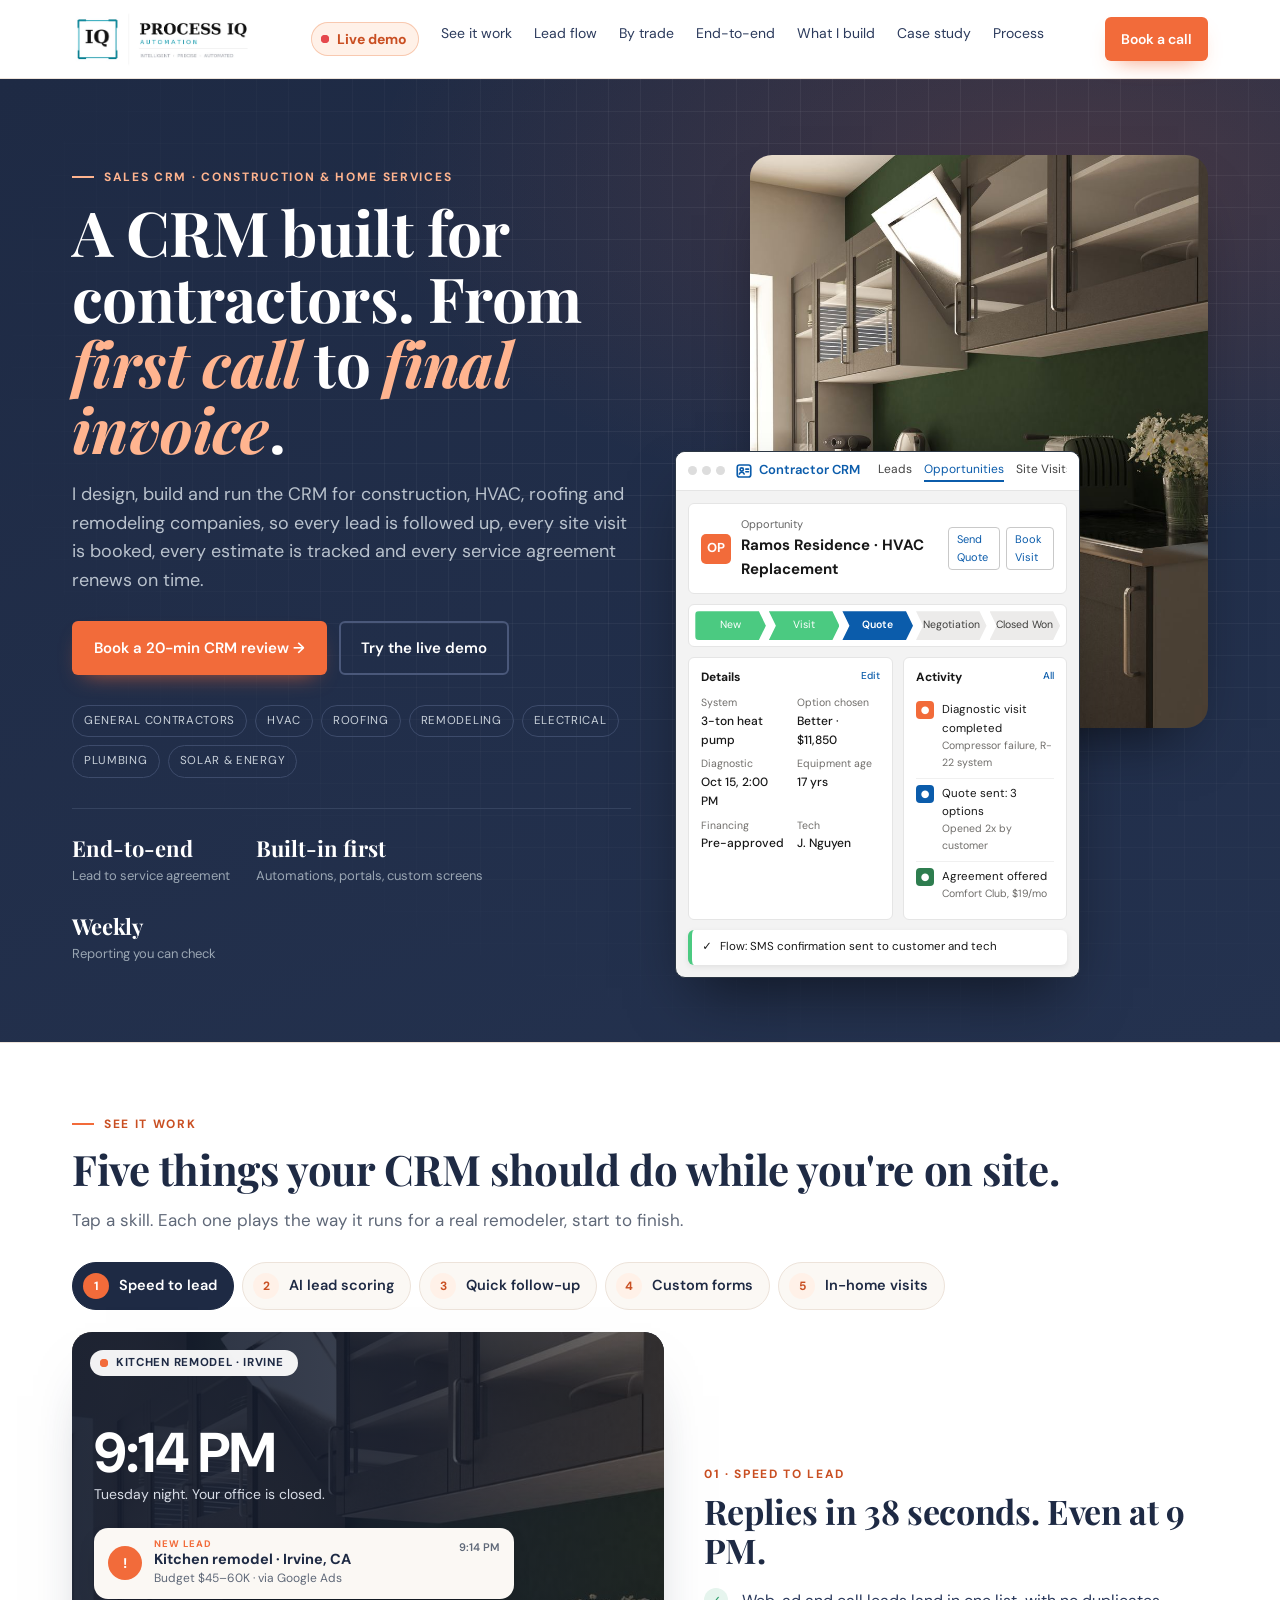
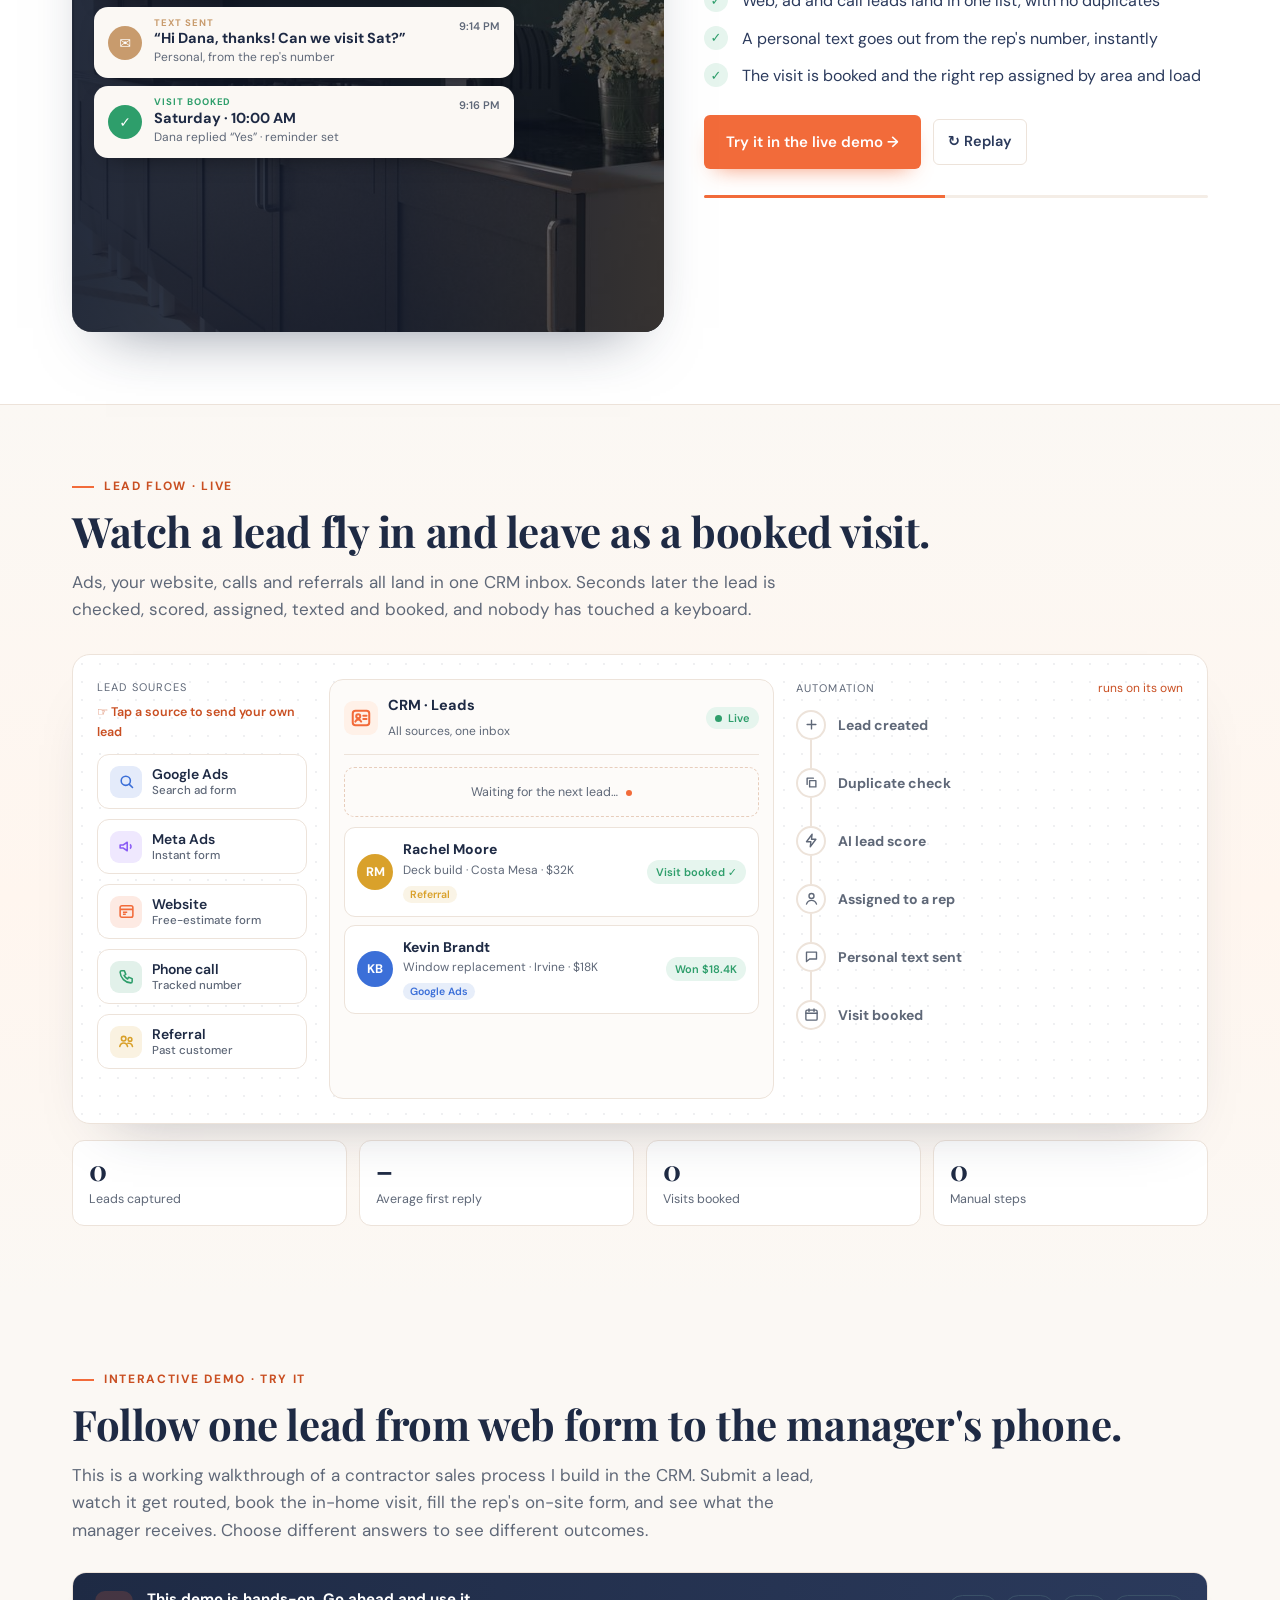
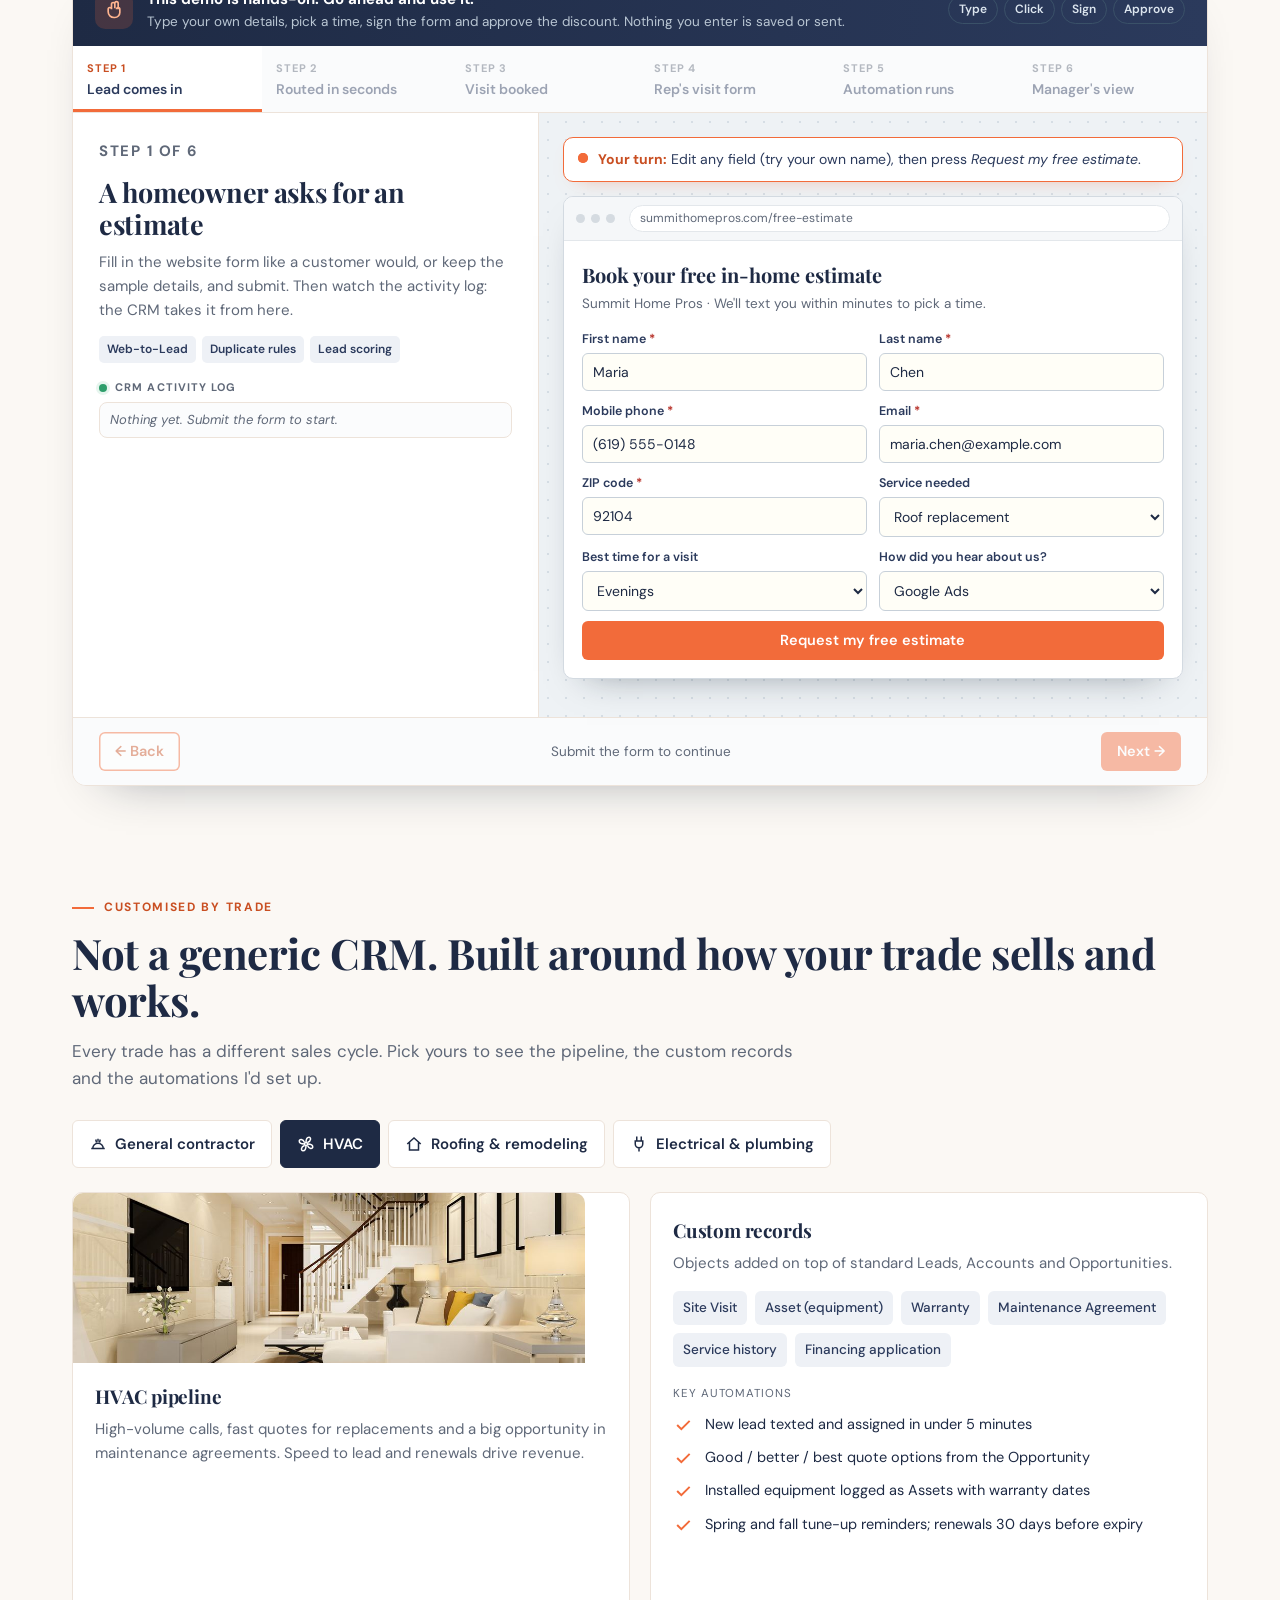
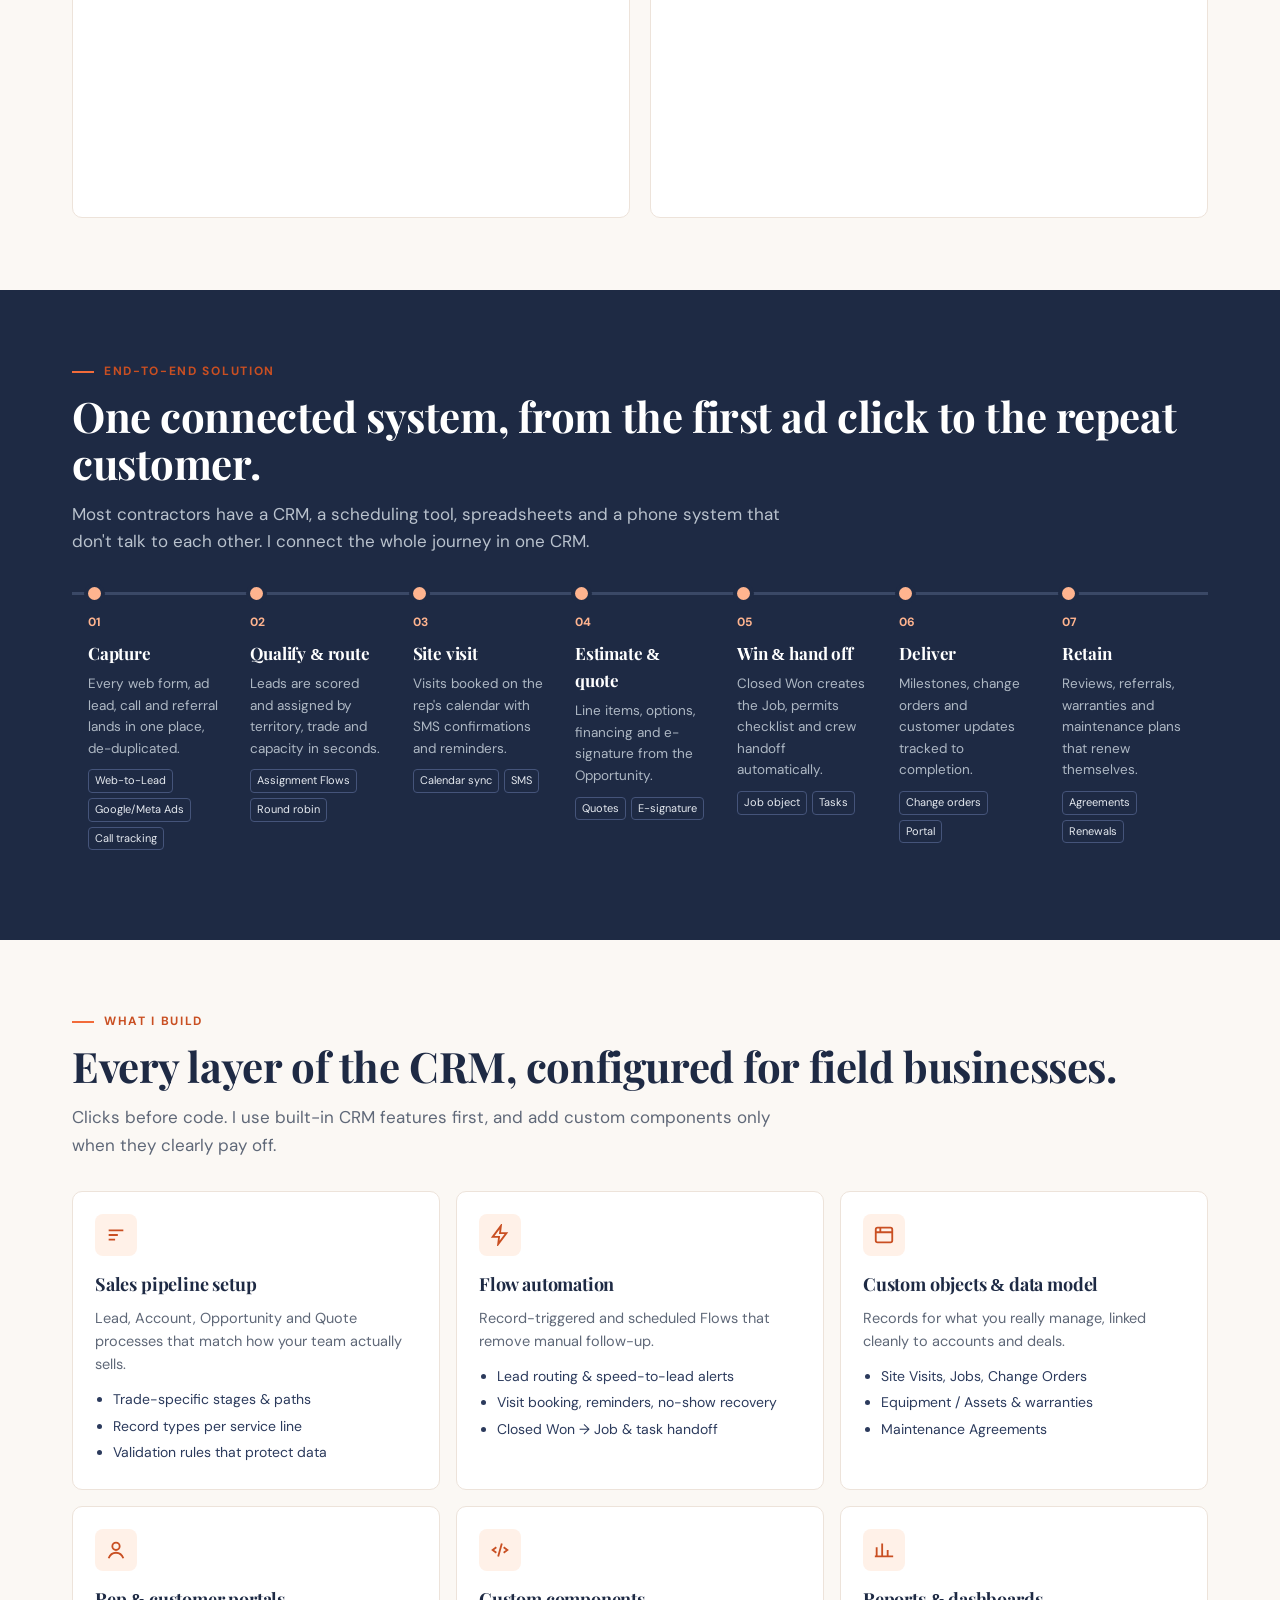
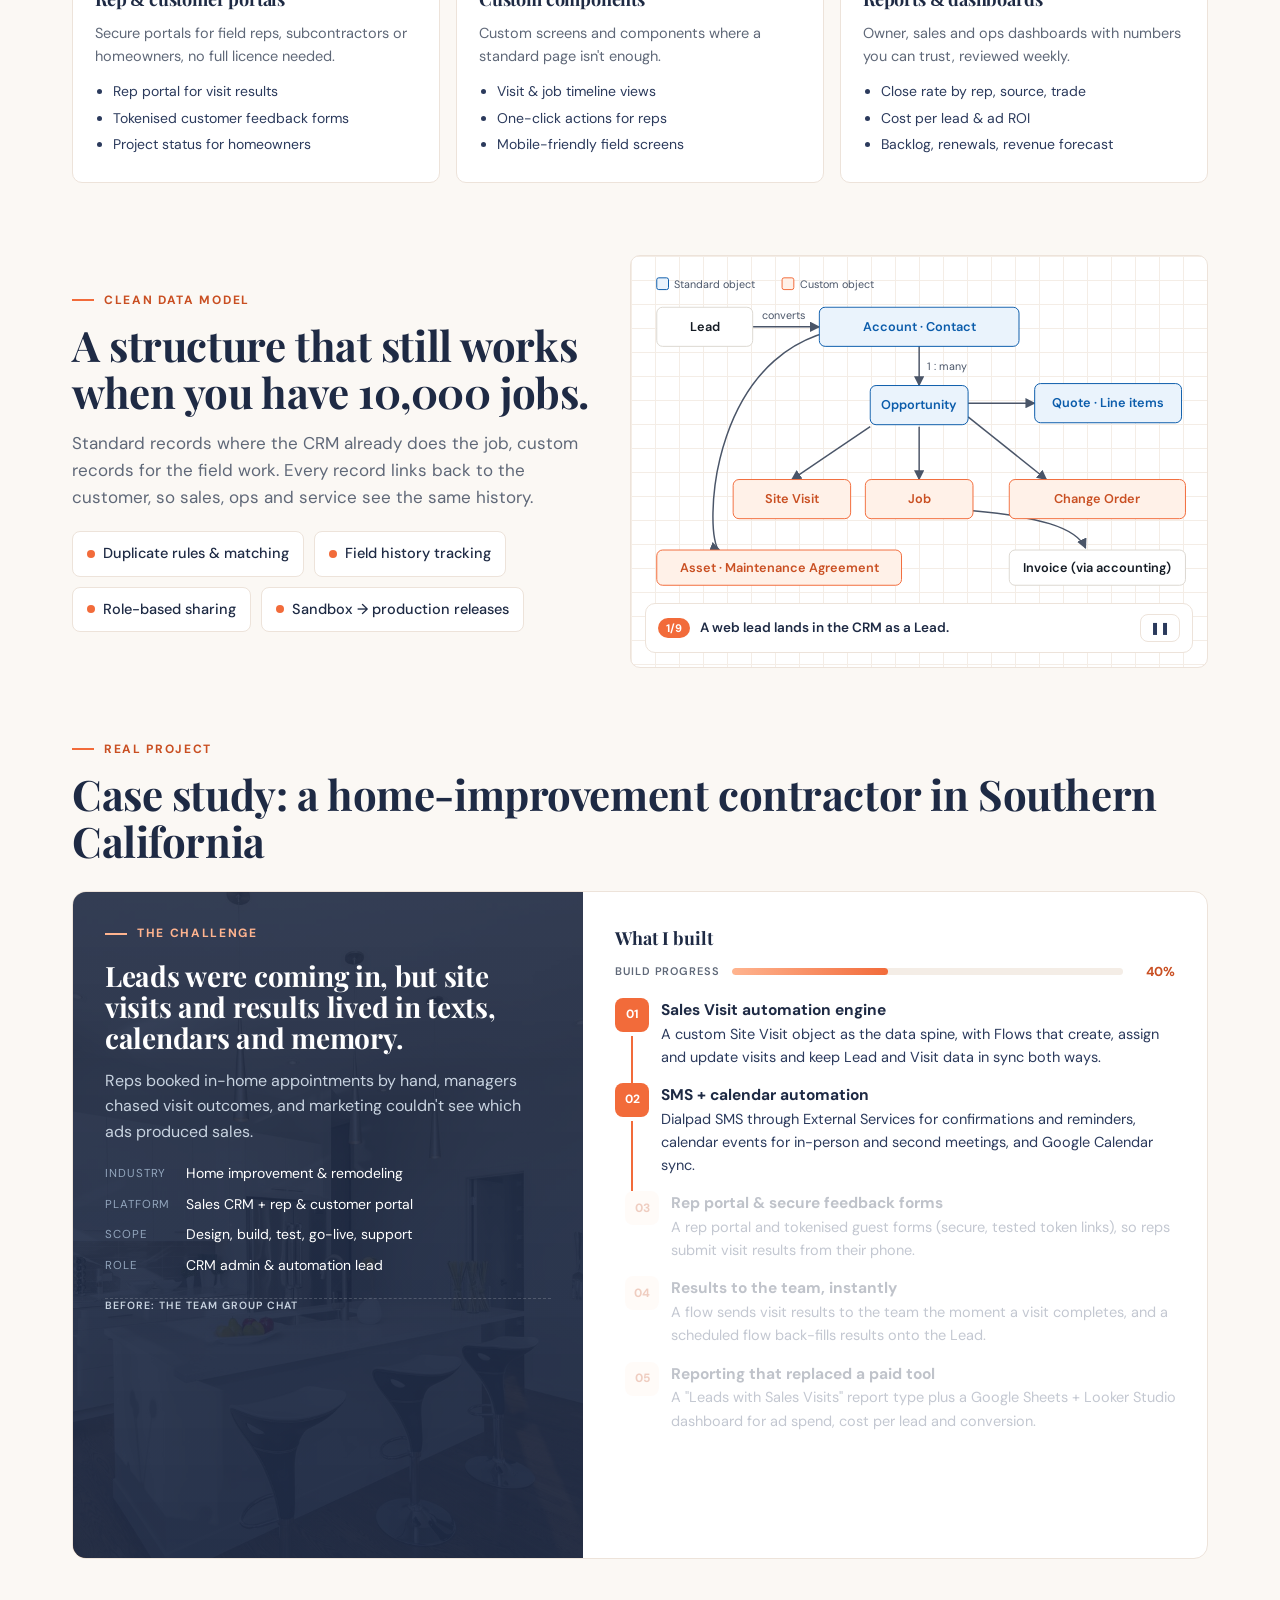
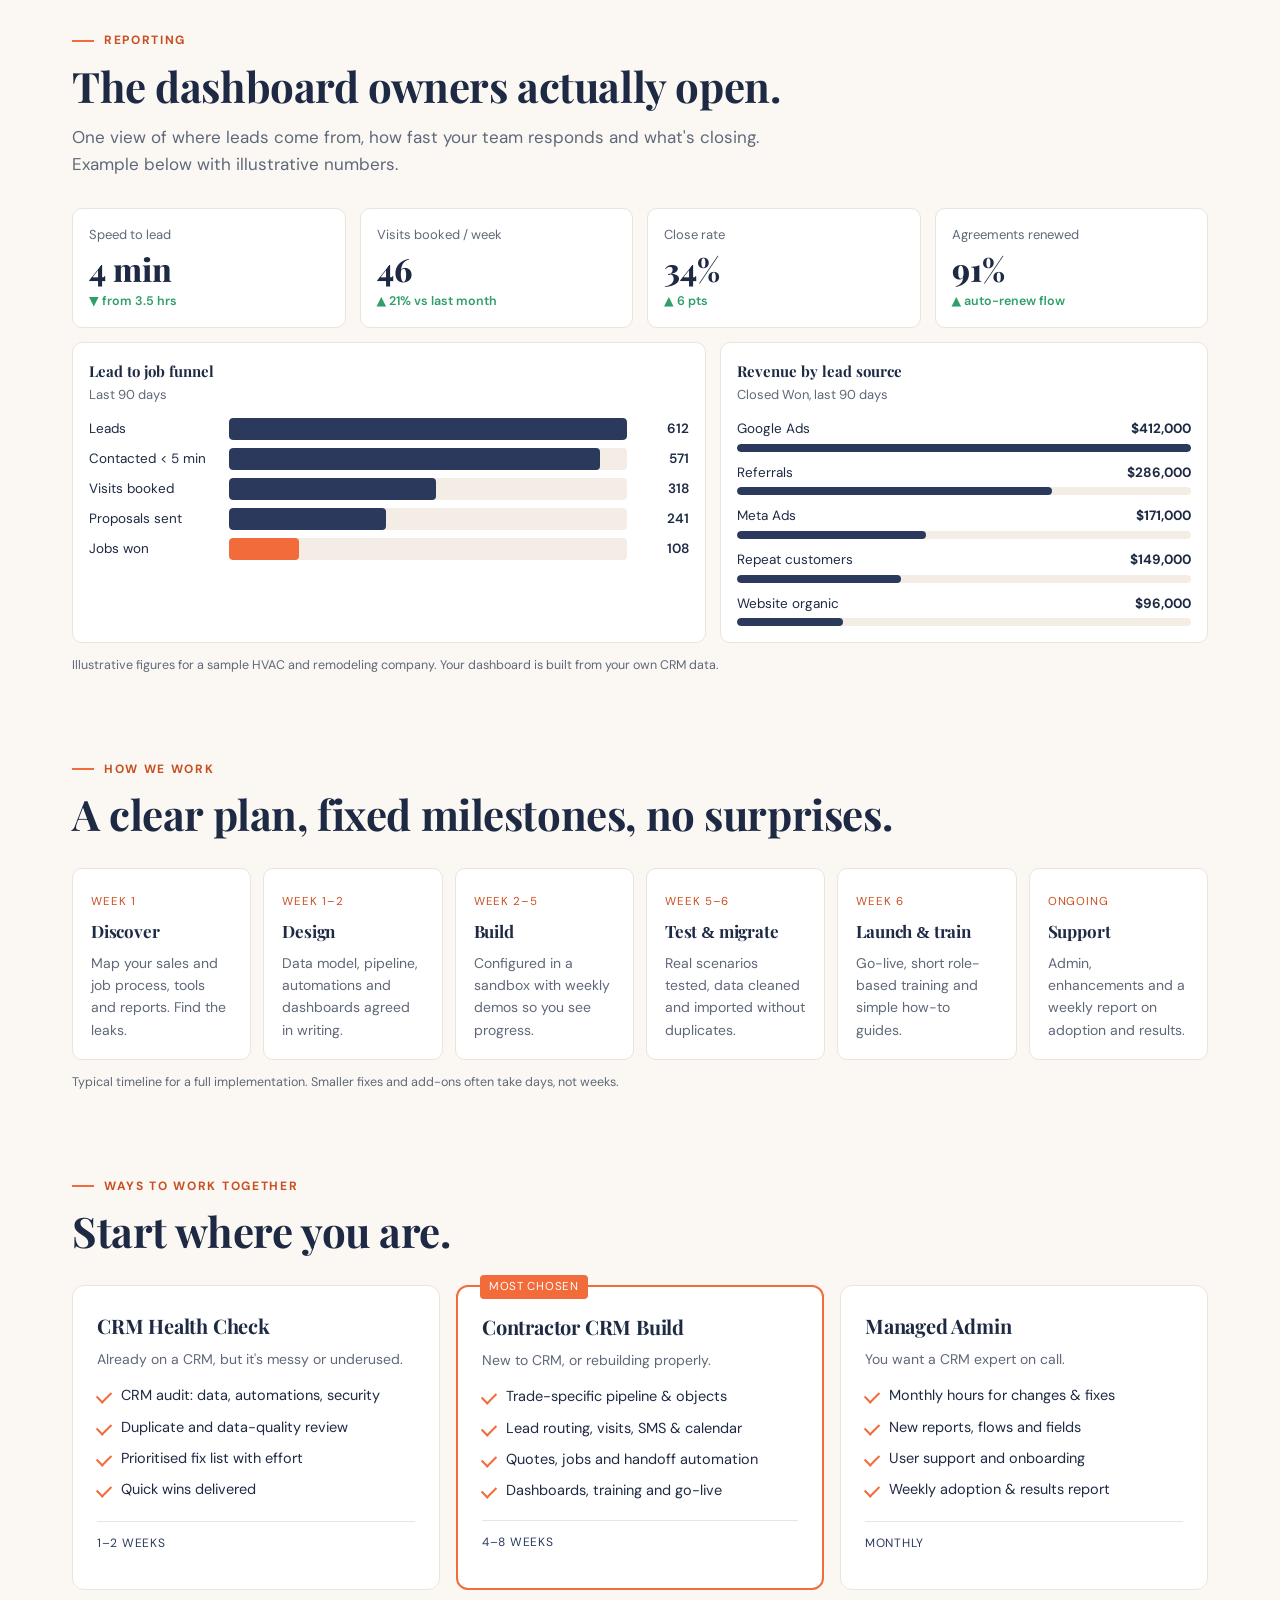
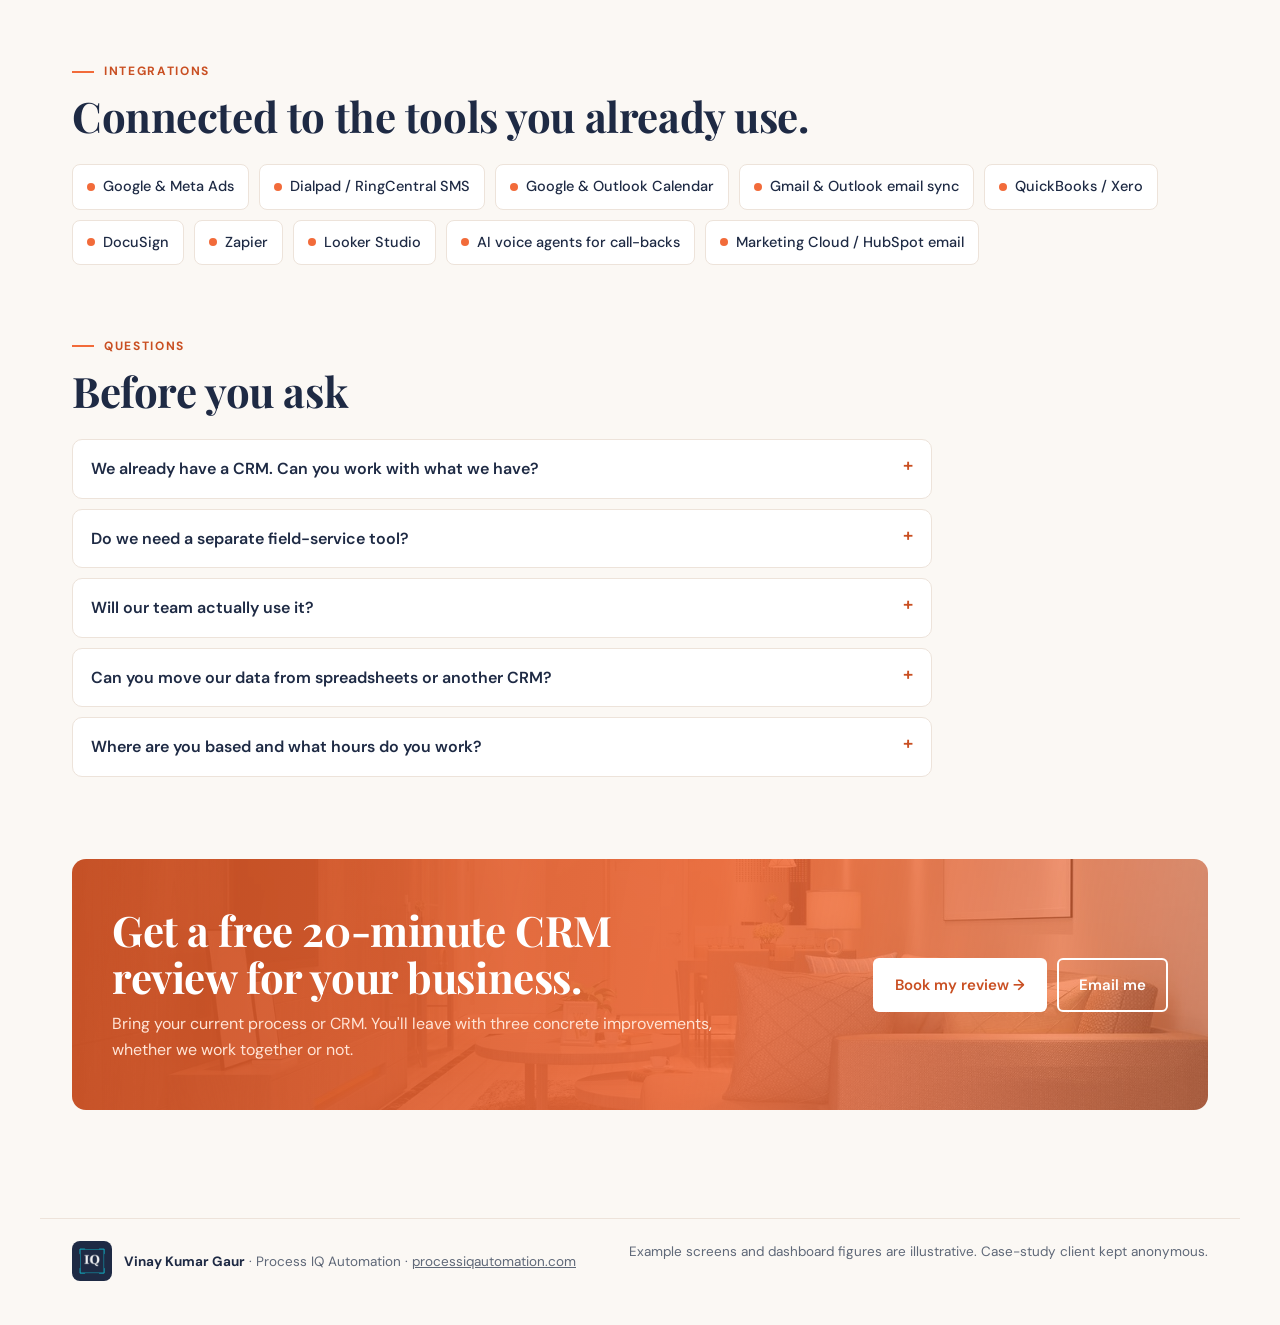
==== commit 9e600b5a: "Make portfolio brand-neutral: replace Salesforce-specific wording and icons with CRM Co-Authored-By:" ====
--- a/index.html
+++ b/index.html
@@ -2,8 +2,8 @@
 <html lang="en">
 <head>
 <meta charset="UTF-8"/><meta name="viewport" content="width=device-width,initial-scale=1.0"/>
-<title>Salesforce for Contractors | Process IQ Automation</title>
-<meta name="description" content="End-to-end Salesforce Sales Cloud builds for construction, HVAC, roofing, remodeling and home-service contractors: lead capture, dispatch, estimates, jobs, service agreements and reporting."/>
+<title>CRM for Contractors | Process IQ Automation</title>
+<meta name="description" content="End-to-end CRM builds for construction, HVAC, roofing, remodeling and home-service contractors: lead capture, dispatch, estimates, jobs, service agreements and reporting."/>
 <link rel="icon" type="image/png" sizes="32x32" href="https://processiqautomation.com/favicon-32.png"/><link rel="apple-touch-icon" href="https://processiqautomation.com/apple-touch-icon.png"/>
 <link rel="preconnect" href="https://fonts.googleapis.com">
 <link rel="stylesheet" href="https://fonts.googleapis.com/css2?family=Playfair+Display:wght@600;700&family=DM+Sans:wght@400;500;600;700&display=swap">
@@ -66,7 +66,7 @@
 .proof b{display:block;font-family:var(--display);font-size:22px;color:#fff}
 @media (max-width:620px){.proof{display:grid;grid-template-columns:repeat(3,minmax(0,1fr));gap:12px}.proof b{font-size:16px}.proof div{font-size:12px}}
 
-/* mock salesforce window */
+/* mock CRM window */
 .sfw{background:#F3F3F3;border-radius:10px;box-shadow:0 30px 60px -20px rgba(0,0,0,.55);overflow:hidden;color:#181818;font-size:13px;border:1px solid #2B3644}
 .sfw .bar{background:#fff;display:flex;align-items:center;gap:10px;padding:8px 12px;border-bottom:1px solid #E5E5E5}
 .sfw .dots{display:flex;gap:5px}.sfw .dots i{width:9px;height:9px;border-radius:50%;background:#DDD;display:block}
@@ -735,7 +735,7 @@
 .lf-crm{border:1px solid var(--line);border-radius:14px;background:#FDFBF9;padding:14px;display:flex;flex-direction:column;min-height:420px}
 .lf-crm-h{display:flex;align-items:center;gap:10px;padding-bottom:12px;border-bottom:1px solid var(--line);margin-bottom:12px}
 .lf-crm-h b{display:block;font-size:14.5px}.lf-crm-h small{color:var(--muted);font-size:12px}
-.lf-logo{width:34px;height:34px;border-radius:9px;background:#E8F1FB;color:#1B78D0;display:grid;place-items:center}.lf-logo svg{width:22px;height:22px}
+.lf-logo{width:34px;height:34px;border-radius:9px;background:var(--orange-soft);color:var(--orange);display:grid;place-items:center}.lf-logo svg{width:22px;height:22px}
 .lf-live{margin-left:auto;font:600 11px var(--mono);font-style:normal;color:var(--good);background:var(--good-bg);padding:4px 9px;border-radius:999px;display:flex;align-items:center;gap:6px}
 .lf-live i{width:7px;height:7px;border-radius:50%;background:var(--good);animation:lfblink 1.2s infinite}
 .lf-drop{height:50px;border:1.5px dashed #E7CDBC;border-radius:10px;display:grid;place-items:center;font-size:12.5px;color:var(--muted);transition:background .3s,border-color .3s,transform .3s;margin-bottom:10px}
@@ -864,12 +864,12 @@
 <section class="hero" id="top">
   <div class="wrap">
     <div>
-      <p class="kicker">Salesforce Sales Cloud · Construction &amp; home services</p>
-      <h1>Salesforce built for contractors. From <em>first call</em> to <em>final invoice</em>.</h1>
-      <p class="sub">I design, build and run Salesforce for construction, HVAC, roofing and remodeling companies, so every lead is followed up, every site visit is booked, every estimate is tracked and every service agreement renews on time.</p>
+      <p class="kicker">Sales CRM · Construction &amp; home services</p>
+      <h1>A CRM built for contractors. From <em>first call</em> to <em>final invoice</em>.</h1>
+      <p class="sub">I design, build and run the CRM for construction, HVAC, roofing and remodeling companies, so every lead is followed up, every site visit is booked, every estimate is tracked and every service agreement renews on time.</p>
       <div class="ctas"><a class="btn btn-o" href="https://processiqautomation.com/contact" target="_blank" rel="noopener">Book a 20-min CRM review →</a><a class="btn btn-g" href="#demo">Try the live demo</a></div>
       <div class="trades"><span>General contractors</span><span>HVAC</span><span>Roofing</span><span>Remodeling</span><span>Electrical</span><span>Plumbing</span><span>Solar &amp; energy</span></div>
-      <div class="proof"><div><b>End-to-end</b>Lead to service agreement</div><div><b>Native first</b>Flows, LWC, Experience Cloud</div><div><b>Weekly</b>Reporting you can check</div></div>
+      <div class="proof"><div><b>End-to-end</b>Lead to service agreement</div><div><b>Built-in first</b>Automations, portals, custom screens</div><div><b>Weekly</b>Reporting you can check</div></div>
     </div>
 
     <div class="hv">
@@ -877,9 +877,9 @@
     <div class="hv-pop p1"><i style="background:#F26B3A">!</i><div><small style="color:#F26B3A">New lead · 9:14 PM</small><b>Kitchen remodel · Irvine</b></div></div>
     <div class="hv-pop p2"><i style="background:#C89B6D">&#9993;</i><div><small style="color:#B07A3F">Text sent · 38 sec</small><b>&ldquo;Can we visit Saturday?&rdquo;</b></div></div>
     <div class="hv-pop p3"><i style="background:#2E9E6B">&#10003;</i><div><small style="color:#2E9E6B">Visit booked</small><b>Sat · 10:00 AM · Alex</b></div></div>
-    <div class="sfw" aria-label="Example Salesforce record for a contractor">
+    <div class="sfw" aria-label="Example CRM record for a contractor">
       <div class="bar"><span class="dots" aria-hidden="true"><i></i><i></i><i></i></span>
-        <span class="app"><svg viewBox="0 0 24 24" aria-hidden="true"><path fill="currentColor" d="M10 5.5a4.3 4.3 0 0 1 7 1.2 5 5 0 0 1 6 4.8 5 5 0 0 1-6.2 4.8 3.9 3.9 0 0 1-5.5 1.7 4.6 4.6 0 0 1-8.5-.3A4.2 4.2 0 0 1 1 10a4.3 4.3 0 0 1 6.3-3.8A4 4 0 0 1 10 5.5z"/></svg>Contractor CRM</span>
+        <span class="app"><svg viewBox="0 0 24 24" aria-hidden="true" fill="none" stroke="currentColor" stroke-width="2.2" stroke-linecap="round"><rect x="3" y="4" width="18" height="16" rx="3"/><circle cx="9" cy="10" r="2.2"/><path d="M5.8 16c.6-1.6 1.8-2.4 3.2-2.4s2.6.8 3.2 2.4M14.5 9.5H18M14.5 13H18"/></svg>Contractor CRM</span>
         <span class="tabsb"><span>Leads</span><span class="on">Opportunities</span><span>Site Visits</span><span>Jobs</span><span>Dashboards</span></span></div>
       <div class="rec">
         <div class="hdr"><span class="ic" aria-hidden="true">OP</span><div><div class="t">Opportunity</div><div class="n" id="mkName">Ramos Residence · HVAC Replacement</div></div><div class="acts"><span>Send Quote</span><span>Book Visit</span></div></div>
@@ -889,7 +889,7 @@
             <div class="fl" id="mkFields"></div></div>
           <div class="card"><h4>Activity <small>All</small></h4><div id="mkAct"></div></div>
         </div>
-        <div class="toast" id="mkToast"><span aria-hidden="true">✓</span><span>Flow: SMS confirmation sent to customer and tech</span></div>
+        <div class="toast" id="mkToast"><span aria-hidden="true">✓</span><span>Automation: SMS confirmation sent to customer and tech</span></div>
       </div>
     </div>
     </div>
@@ -927,7 +927,7 @@
   <div class="wrap">
     <p class="kicker">Lead flow · live</p>
     <h2>Watch a lead fly in and leave as a booked visit.</h2>
-    <p class="lead">Ads, your website, calls and referrals all land in one Salesforce inbox. Seconds later the lead is checked, scored, assigned, texted and booked, and nobody has touched a keyboard.</p>
+    <p class="lead">Ads, your website, calls and referrals all land in one CRM inbox. Seconds later the lead is checked, scored, assigned, texted and booked, and nobody has touched a keyboard.</p>
     <div class="lf-stage" id="lfStage">
       <div class="lf-src">
         <p class="lf-h">Lead sources</p><p class="lf-tap">&#9758; Tap a source to send your own lead</p>
@@ -935,8 +935,8 @@
       </div>
       <div class="lf-crm">
         <div class="lf-crm-h">
-          <span class="lf-logo" aria-hidden="true"><svg viewBox="0 0 24 24"><path d="M7.5 18a4.5 4.5 0 0 1-.6-8.96A5.5 5.5 0 0 1 17.3 8 4.98 4.98 0 0 1 17 18z" fill="currentColor"/></svg></span>
-          <div><b>Salesforce · Leads</b><small>All sources, one inbox</small></div>
+          <span class="lf-logo" aria-hidden="true"><svg viewBox="0 0 24 24" fill="none" stroke="currentColor" stroke-width="2.2" stroke-linecap="round"><rect x="3" y="4" width="18" height="16" rx="3"/><circle cx="9" cy="10" r="2.2"/><path d="M5.8 16c.6-1.6 1.8-2.4 3.2-2.4s2.6.8 3.2 2.4M14.5 9.5H18M14.5 13H18"/></svg></span>
+          <div><b>CRM · Leads</b><small>All sources, one inbox</small></div>
           <em class="lf-live"><i></i>Live</em>
         </div>
         <div class="lf-drop" id="lfDrop"><span>Waiting for the next lead…</span></div>
@@ -961,7 +961,7 @@
   <div class="wrap">
     <p class="kicker">Interactive demo · try it</p>
     <h2>Follow one lead from web form to the manager's phone.</h2>
-    <p class="lead">This is a working walkthrough of a contractor sales process I build in Salesforce. Submit a lead, watch it get routed, book the in-home visit, fill the rep's on-site form, and see what the manager receives. Choose different answers to see different outcomes.</p>
+    <p class="lead">This is a working walkthrough of a contractor sales process I build in the CRM. Submit a lead, watch it get routed, book the in-home visit, fill the rep's on-site form, and see what the manager receives. Choose different answers to see different outcomes.</p>
     <div class="dm" id="dm">
       <div class="dm-try"><span class="ic"><svg viewBox="0 0 24 24" fill="none" stroke="currentColor" stroke-width="2" aria-hidden="true"><path d="M9 11V5a2 2 0 0 1 4 0v5M13 10V4a2 2 0 0 1 4 0v7M9 11a2 2 0 0 0-4 0v3a7 7 0 0 0 7 7h1a6 6 0 0 0 6-6v-4a2 2 0 0 0-4 0"/></svg></span><div><b>This demo is hands-on. Go ahead and use it.</b><span>Type your own details, pick a time, sign the form and approve the discount. Nothing you enter is saved or sent.</span></div><div class="tags"><em>Type</em><em>Click</em><em>Sign</em><em>Approve</em></div></div>
       <ol class="dm-steps" id="dmSteps" aria-label="Demo steps"></ol>
@@ -974,7 +974,7 @@
         </div>
         <div class="dm-stage" id="dmStage"></div>
         <div class="dm-logw">
-          <div class="dm-logh"><i aria-hidden="true"></i>Salesforce activity log</div>
+          <div class="dm-logh"><i aria-hidden="true"></i>CRM activity log</div>
           <ul class="dm-log" id="dmLog" aria-live="polite"></ul>
         </div>
       </div>
@@ -1001,7 +1001,7 @@
   <div class="wrap">
     <p class="kicker">End-to-end solution</p>
     <h2>One connected system, from the first ad click to the repeat customer.</h2>
-    <p class="lead">Most contractors have a CRM, a scheduling tool, spreadsheets and a phone system that don't talk to each other. I connect the whole journey in Salesforce.</p>
+    <p class="lead">Most contractors have a CRM, a scheduling tool, spreadsheets and a phone system that don't talk to each other. I connect the whole journey in one CRM.</p>
     <div class="flow">
       <div class="s"><h3>Capture</h3><p>Every web form, ad lead, call and referral lands in one place, de-duplicated.</p><div class="tg"><span>Web-to-Lead</span><span>Google/Meta Ads</span><span>Call tracking</span></div></div>
       <div class="s"><h3>Qualify &amp; route</h3><p>Leads are scored and assigned by territory, trade and capacity in seconds.</p><div class="tg"><span>Assignment Flows</span><span>Round robin</span></div></div>
@@ -1017,14 +1017,14 @@
 <section id="build">
   <div class="wrap">
     <p class="kicker">What I build</p>
-    <h2>Every layer of Salesforce, configured for field businesses.</h2>
-    <p class="lead">Clicks before code. I use native Salesforce features first, and add custom components only when they clearly pay off.</p>
+    <h2>Every layer of the CRM, configured for field businesses.</h2>
+    <p class="lead">Clicks before code. I use built-in CRM features first, and add custom components only when they clearly pay off.</p>
     <div class="caps">
       <div class="cap"><div class="ico"><svg viewBox="0 0 24 24" fill="none" stroke="currentColor" stroke-width="2" aria-hidden="true"><path d="M4 7h16M4 12h10M4 17h7"/></svg></div><h3>Sales pipeline setup</h3><p>Lead, Account, Opportunity and Quote processes that match how your team actually sells.</p><ul><li>Trade-specific stages &amp; paths</li><li>Record types per service line</li><li>Validation rules that protect data</li></ul></div>
       <div class="cap"><div class="ico"><svg viewBox="0 0 24 24" fill="none" stroke="currentColor" stroke-width="2" aria-hidden="true"><path d="M13 2 4 14h7l-1 8 9-12h-7z"/></svg></div><h3>Flow automation</h3><p>Record-triggered and scheduled Flows that remove manual follow-up.</p><ul><li>Lead routing &amp; speed-to-lead alerts</li><li>Visit booking, reminders, no-show recovery</li><li>Closed Won → Job &amp; task handoff</li></ul></div>
       <div class="cap"><div class="ico"><svg viewBox="0 0 24 24" fill="none" stroke="currentColor" stroke-width="2" aria-hidden="true"><rect x="3" y="4" width="18" height="16" rx="2"/><path d="M3 9h18M8 4v5"/></svg></div><h3>Custom objects &amp; data model</h3><p>Records for what you really manage, linked cleanly to accounts and deals.</p><ul><li>Site Visits, Jobs, Change Orders</li><li>Equipment / Assets &amp; warranties</li><li>Maintenance Agreements</li></ul></div>
-      <div class="cap"><div class="ico"><svg viewBox="0 0 24 24" fill="none" stroke="currentColor" stroke-width="2" aria-hidden="true"><circle cx="12" cy="8" r="4"/><path d="M4 21c1.5-4 4.5-6 8-6s6.5 2 8 6"/></svg></div><h3>Experience Cloud portals</h3><p>Secure portals for field reps, subcontractors or homeowners, no full licence needed.</p><ul><li>Rep portal for visit results</li><li>Tokenised customer feedback forms</li><li>Project status for homeowners</li></ul></div>
-      <div class="cap"><div class="ico"><svg viewBox="0 0 24 24" fill="none" stroke="currentColor" stroke-width="2" aria-hidden="true"><path d="M8 9l-4 3 4 3M16 9l4 3-4 3M14 5l-4 14"/></svg></div><h3>Lightning components</h3><p>Lightning Web Components where a standard page isn't enough.</p><ul><li>Visit &amp; job timeline views</li><li>One-click actions for reps</li><li>Mobile-friendly field screens</li></ul></div>
+      <div class="cap"><div class="ico"><svg viewBox="0 0 24 24" fill="none" stroke="currentColor" stroke-width="2" aria-hidden="true"><circle cx="12" cy="8" r="4"/><path d="M4 21c1.5-4 4.5-6 8-6s6.5 2 8 6"/></svg></div><h3>Rep &amp; customer portals</h3><p>Secure portals for field reps, subcontractors or homeowners, no full licence needed.</p><ul><li>Rep portal for visit results</li><li>Tokenised customer feedback forms</li><li>Project status for homeowners</li></ul></div>
+      <div class="cap"><div class="ico"><svg viewBox="0 0 24 24" fill="none" stroke="currentColor" stroke-width="2" aria-hidden="true"><path d="M8 9l-4 3 4 3M16 9l4 3-4 3M14 5l-4 14"/></svg></div><h3>Custom components</h3><p>Custom screens and components where a standard page isn't enough.</p><ul><li>Visit &amp; job timeline views</li><li>One-click actions for reps</li><li>Mobile-friendly field screens</li></ul></div>
       <div class="cap"><div class="ico"><svg viewBox="0 0 24 24" fill="none" stroke="currentColor" stroke-width="2" aria-hidden="true"><path d="M4 19V9M10 19V5M16 19v-7M22 19H2"/></svg></div><h3>Reports &amp; dashboards</h3><p>Owner, sales and ops dashboards with numbers you can trust, reviewed weekly.</p><ul><li>Close rate by rep, source, trade</li><li>Cost per lead &amp; ad ROI</li><li>Backlog, renewals, revenue forecast</li></ul></div>
     </div>
   </div>
@@ -1035,7 +1035,7 @@
     <div>
       <p class="kicker">Clean data model</p>
       <h2>A structure that still works when you have 10,000 jobs.</h2>
-      <p class="lead">Standard objects where Salesforce already does the job, custom objects for the field work. Every record links back to the customer, so sales, ops and service see the same history.</p>
+      <p class="lead">Standard records where the CRM already does the job, custom records for the field work. Every record links back to the customer, so sales, ops and service see the same history.</p>
       <div class="ints" style="margin-top:20px">
         <span><i></i>Duplicate rules &amp; matching</span><span><i></i>Field history tracking</span><span><i></i>Role-based sharing</span><span><i></i>Sandbox → production releases</span>
       </div>
@@ -1051,10 +1051,10 @@
           <g class="en"><rect x="178" y="38" width="204" height="40" rx="6" fill="#EAF3FC" stroke="#0B5CAB"/><text x="280" y="62" text-anchor="middle" fill="#0B5CAB">Account · Contact</text></g>
           <g class="en"><rect x="230" y="118" width="100" height="40" rx="6" fill="#EAF3FC" stroke="#0B5CAB"/><text x="280" y="142" text-anchor="middle" fill="#0B5CAB">Opportunity</text></g>
           <g class="en"><rect x="398" y="116" width="150" height="40" rx="6" fill="#EAF3FC" stroke="#0B5CAB"/><text x="473" y="140" text-anchor="middle" fill="#0B5CAB">Quote · Line items</text></g>
-          <g class="en"><rect x="90" y="214" width="120" height="40" rx="6" fill="#FFF1E8" stroke="#F26B3A"/><text x="150" y="238" text-anchor="middle" fill="#C94F22">Site_Visit__c</text></g>
-          <g class="en"><rect x="225" y="214" width="110" height="40" rx="6" fill="#FFF1E8" stroke="#F26B3A"/><text x="280" y="238" text-anchor="middle" fill="#C94F22">Job__c</text></g>
-          <g class="en"><rect x="372" y="214" width="180" height="40" rx="6" fill="#FFF1E8" stroke="#F26B3A"/><text x="462" y="238" text-anchor="middle" fill="#C94F22">Change_Order__c</text></g>
-          <g class="en"><rect x="12" y="286" width="250" height="36" rx="6" fill="#FFF1E8" stroke="#F26B3A"/><text x="137" y="308" text-anchor="middle" fill="#C94F22">Asset · Maintenance_Agreement__c</text></g>
+          <g class="en"><rect x="90" y="214" width="120" height="40" rx="6" fill="#FFF1E8" stroke="#F26B3A"/><text x="150" y="238" text-anchor="middle" fill="#C94F22">Site Visit</text></g>
+          <g class="en"><rect x="225" y="214" width="110" height="40" rx="6" fill="#FFF1E8" stroke="#F26B3A"/><text x="280" y="238" text-anchor="middle" fill="#C94F22">Job</text></g>
+          <g class="en"><rect x="372" y="214" width="180" height="40" rx="6" fill="#FFF1E8" stroke="#F26B3A"/><text x="462" y="238" text-anchor="middle" fill="#C94F22">Change Order</text></g>
+          <g class="en"><rect x="12" y="286" width="250" height="36" rx="6" fill="#FFF1E8" stroke="#F26B3A"/><text x="137" y="308" text-anchor="middle" fill="#C94F22">Asset · Maintenance Agreement</text></g>
           <g class="en"><rect x="372" y="286" width="180" height="36" rx="6" fill="#fff" stroke="#DCD8D0"/><text x="462" y="308" text-anchor="middle" fill="#141B24">Invoice (via accounting)</text></g>
         </g>
         <g font-size="11" fill="#4A5568"><text x="120" y="50">converts</text><text x="288" y="102">1 : many</text></g>
@@ -1073,7 +1073,7 @@
         <p class="kicker">The challenge</p>
         <h3>Leads were coming in, but site visits and results lived in texts, calendars and memory.</h3>
         <p>Reps booked in-home appointments by hand, managers chased visit outcomes, and marketing couldn't see which ads produced sales.</p>
-        <dl><dt>Industry</dt><dd>Home improvement &amp; remodeling</dd><dt>Platform</dt><dd>Salesforce Sales Cloud + Experience Cloud</dd><dt>Scope</dt><dd>Design, build, test, go-live, support</dd><dt>Role</dt><dd>Salesforce admin &amp; automation lead</dd></dl>
+        <dl><dt>Industry</dt><dd>Home improvement &amp; remodeling</dd><dt>Platform</dt><dd>Sales CRM + rep &amp; customer portal</dd><dt>Scope</dt><dd>Design, build, test, go-live, support</dd><dt>Role</dt><dd>CRM admin &amp; automation lead</dd></dl>
         <div class="chaos" aria-hidden="true"><p>Before: the team group chat</p>
           <div class="bb" style="top:34px;left:0;--r:-1deg;animation-delay:0s">Who's taking the 3 PM in Irvine?<small>Rep · 8:12 AM</small></div>
           <div class="bb r" style="top:70px;--r:1deg;animation-delay:1.6s">Did the Chen visit happen?? Need the result<small>Manager · 4:47 PM</small></div>
@@ -1087,7 +1087,7 @@
         <div class="built">
           <div><b>01</b><p><strong>Sales Visit automation engine</strong>A custom Site Visit object as the data spine, with Flows that create, assign and update visits and keep Lead and Visit data in sync both ways.</p></div>
           <div><b>02</b><p><strong>SMS + calendar automation</strong>Dialpad SMS through External Services for confirmations and reminders, calendar events for in-person and second meetings, and Google Calendar sync.</p></div>
-          <div><b>03</b><p><strong>Rep portal &amp; secure feedback forms</strong>An Experience Cloud portal and tokenised guest forms (secure Apex token generator with test class), so reps submit visit results from their phone.</p></div>
+          <div><b>03</b><p><strong>Rep portal &amp; secure feedback forms</strong>A rep portal and tokenised guest forms (secure, tested token links), so reps submit visit results from their phone.</p></div>
           <div><b>04</b><p><strong>Results to the team, instantly</strong>A flow sends visit results to the team the moment a visit completes, and a scheduled flow back-fills results onto the Lead.</p></div>
           <div><b>05</b><p><strong>Reporting that replaced a paid tool</strong>A "Leads with Sales Visits" report type plus a Google Sheets + Looker Studio dashboard for ad spend, cost per lead and conversion.</p></div>
         </div>
@@ -1114,7 +1114,7 @@
       <div class="chart"><h4>Revenue by lead source</h4><p>Closed Won, last 90 days</p>
         <div class="src" id="src"></div></div>
     </div>
-    <p class="note">Illustrative figures for a sample HVAC and remodeling company. Your dashboard is built from your own Salesforce data.</p>
+    <p class="note">Illustrative figures for a sample HVAC and remodeling company. Your dashboard is built from your own CRM data.</p>
   </div>
 </section>
 
@@ -1139,9 +1139,9 @@
     <p class="kicker">Ways to work together</p>
     <h2>Start where you are.</h2>
     <div class="packs">
-      <div class="pack"><h3>CRM Health Check</h3><p class="for">Already on Salesforce, but it's messy or underused.</p><ul><li>Org audit: data, automations, security</li><li>Duplicate and data-quality review</li><li>Prioritised fix list with effort</li><li>Quick wins delivered</li></ul><p class="time">1–2 weeks</p></div>
-      <div class="pack hl"><h3>Contractor CRM Build</h3><p class="for">New to Salesforce, or rebuilding properly.</p><ul><li>Trade-specific pipeline &amp; objects</li><li>Lead routing, visits, SMS &amp; calendar</li><li>Quotes, jobs and handoff automation</li><li>Dashboards, training and go-live</li></ul><p class="time">4–8 weeks</p></div>
-      <div class="pack"><h3>Managed Admin</h3><p class="for">You want a Salesforce expert on call.</p><ul><li>Monthly hours for changes &amp; fixes</li><li>New reports, flows and fields</li><li>User support and onboarding</li><li>Weekly adoption &amp; results report</li></ul><p class="time">Monthly</p></div>
+      <div class="pack"><h3>CRM Health Check</h3><p class="for">Already on a CRM, but it's messy or underused.</p><ul><li>CRM audit: data, automations, security</li><li>Duplicate and data-quality review</li><li>Prioritised fix list with effort</li><li>Quick wins delivered</li></ul><p class="time">1–2 weeks</p></div>
+      <div class="pack hl"><h3>Contractor CRM Build</h3><p class="for">New to CRM, or rebuilding properly.</p><ul><li>Trade-specific pipeline &amp; objects</li><li>Lead routing, visits, SMS &amp; calendar</li><li>Quotes, jobs and handoff automation</li><li>Dashboards, training and go-live</li></ul><p class="time">4–8 weeks</p></div>
+      <div class="pack"><h3>Managed Admin</h3><p class="for">You want a CRM expert on call.</p><ul><li>Monthly hours for changes &amp; fixes</li><li>New reports, flows and fields</li><li>User support and onboarding</li><li>Weekly adoption &amp; results report</li></ul><p class="time">Monthly</p></div>
     </div>
   </div>
 </section>
@@ -1151,7 +1151,7 @@
     <p class="kicker">Integrations</p>
     <h2>Connected to the tools you already use.</h2>
     <div class="ints">
-      <span><i></i>Google &amp; Meta Ads</span><span><i></i>Dialpad / RingCentral SMS</span><span><i></i>Google &amp; Outlook Calendar</span><span><i></i>Gmail &amp; Outlook (Einstein Activity Capture)</span><span><i></i>QuickBooks / Xero</span><span><i></i>DocuSign</span><span><i></i>Zapier</span><span><i></i>Looker Studio</span><span><i></i>AI voice agents for call-backs</span><span><i></i>Marketing Cloud / HubSpot email</span>
+      <span><i></i>Google &amp; Meta Ads</span><span><i></i>Dialpad / RingCentral SMS</span><span><i></i>Google &amp; Outlook Calendar</span><span><i></i>Gmail &amp; Outlook email sync</span><span><i></i>QuickBooks / Xero</span><span><i></i>DocuSign</span><span><i></i>Zapier</span><span><i></i>Looker Studio</span><span><i></i>AI voice agents for call-backs</span><span><i></i>Marketing Cloud / HubSpot email</span>
     </div>
   </div>
 </section>
@@ -1161,8 +1161,8 @@
     <p class="kicker">Questions</p>
     <h2>Before you ask</h2>
     <div class="faq">
-      <details><summary>We already have Salesforce. Can you work with what we have?</summary><p>Yes. Most projects start with an existing org. I audit what's there, keep what works, and fix or rebuild what doesn't, without disrupting your team.</p></details>
-      <details><summary>Do we need Field Service licences?</summary><p>Not always. Many contractors run visits, jobs and agreements well on Sales Cloud with custom objects and Flows. If dispatching crews at scale needs Field Service, I'll tell you up front.</p></details>
+      <details><summary>We already have a CRM. Can you work with what we have?</summary><p>Yes. Most projects start with an existing system. I audit what's there, keep what works, and fix or rebuild what doesn't, without disrupting your team.</p></details>
+      <details><summary>Do we need a separate field-service tool?</summary><p>Not always. Many contractors run visits, jobs and agreements well in the CRM with custom records and automations. If dispatching crews at scale needs a dedicated field-service tool, I'll tell you up front.</p></details>
       <details><summary>Will our team actually use it?</summary><p>Adoption is designed in: simple page layouts, mobile-friendly actions, fewer clicks and short training by role. Weekly reports show who is using it and where.</p></details>
       <details><summary>Can you move our data from spreadsheets or another CRM?</summary><p>Yes. Data is cleaned, de-duplicated and mapped before import, and tested in a sandbox first.</p></details>
       <details><summary>Where are you based and what hours do you work?</summary><p>Process IQ Automation works with contractors in the US, Canada, the UK and Europe, with overlap on your business hours for calls and go-lives.</p></details>
@@ -1173,8 +1173,8 @@
 <section style="padding-top:0">
   <div class="wrap">
     <div class="cta">
-      <div><h2>Get a free 20-minute CRM review for your business.</h2><p>Bring your current process or Salesforce org. You'll leave with three concrete improvements, whether we work together or not.</p></div>
-      <div style="display:flex;gap:10px;flex-wrap:wrap"><a class="btn btn-w" href="https://processiqautomation.com/contact" target="_blank" rel="noopener">Book my review →</a><a class="btn btn-g" href="mailto:info@processiqautomation.com?subject=Salesforce%20for%20my%20contracting%20business">Email me</a></div>
+      <div><h2>Get a free 20-minute CRM review for your business.</h2><p>Bring your current process or CRM. You'll leave with three concrete improvements, whether we work together or not.</p></div>
+      <div style="display:flex;gap:10px;flex-wrap:wrap"><a class="btn btn-w" href="https://processiqautomation.com/contact" target="_blank" rel="noopener">Book my review →</a><a class="btn btn-g" href="mailto:info@processiqautomation.com?subject=CRM%20for%20my%20contracting%20business">Email me</a></div>
     </div>
   </div>
 </section>
@@ -1298,12 +1298,12 @@
 const BUSY=[[0,2,5],[1,3],[0,4]];
 const PREF={Mornings:[0,1],Afternoons:[2,3],Evenings:[4,5],Weekends:[4,5]};
 const STEPS=[
- {t:"Lead comes in",h:"A homeowner asks for an estimate",p:"Fill in the website form like a customer would, or keep the sample details, and submit. Then watch the activity log: Salesforce takes it from here.",c:["Web-to-Lead","Duplicate rules","Lead scoring"],hint:"Submit the form to continue"},
+ {t:"Lead comes in",h:"A homeowner asks for an estimate",p:"Fill in the website form like a customer would, or keep the sample details, and submit. Then watch the activity log: the CRM takes it from here.",c:["Web-to-Lead","Duplicate rules","Lead scoring"],hint:"Submit the form to continue"},
  {t:"Routed in seconds",h:"The lead is assigned in seconds",p:"An assignment Flow checks the territory, the trade skill and each rep's load today, then texts the homeowner and alerts the rep. Nobody has to watch an inbox.",c:["Record-triggered Flow","Round robin by capacity","SMS via Dialpad or Twilio"],hint:"Run the assignment flow to continue"},
- {t:"Visit booked",h:"Book the in-person visit",p:"Pick a slot on the assigned rep's calendar. Busy times come from their Google or Outlook calendar, and slots that match the customer's preferred time are highlighted.",c:["Site_Visit__c","Calendar sync","SMS reminders"],hint:"Pick a time slot to continue"},
- {t:"Rep's visit form",h:"The rep fills the visit form on site",p:"A mobile form built for the trade. Fields appear only when needed: Sold asks for signature and deposit, Not sold asks why. Switch the trade to see the same form adapt.",c:["Experience Cloud portal","Secure token link","Dynamic fields"],hint:"Submit the visit result to continue"},
+ {t:"Visit booked",h:"Book the in-person visit",p:"Pick a slot on the assigned rep's calendar. Busy times come from their Google or Outlook calendar, and slots that match the customer's preferred time are highlighted.",c:["Site Visit","Calendar sync","SMS reminders"],hint:"Pick a time slot to continue"},
+ {t:"Rep's visit form",h:"The rep fills the visit form on site",p:"A mobile form built for the trade. Fields appear only when needed: Sold asks for signature and deposit, Not sold asks why. Switch the trade to see the same form adapt.",c:["Rep portal","Secure token link","Dynamic fields"],hint:"Submit the visit result to continue"},
  {t:"Automation runs",h:"Submitting triggers the automation",p:"The moment the form is submitted, a Flow updates every related record, starts the right next step for this outcome and sends the manager a summary.",c:["Record-triggered Flow","Approval process","Slack, email and SMS"],hint:"Automation running…"},
- {t:"Manager's view",h:"The manager sees it, live",p:"No chasing reps for updates. The approval, the dashboard and the full history are already in Salesforce, and marketing sees which ad produced the result.",c:["Dashboards","Approvals","Lead source ROI"],hint:""}
+ {t:"Manager's view",h:"The manager sees it, live",p:"No chasing reps for updates. The approval, the dashboard and the full history are already in the CRM, and marketing sees which ad produced the result.",c:["Dashboards","Approvals","Lead source ROI"],hint:""}
 ];
 let D,timers=[],sigCtx=null;
 
@@ -1365,7 +1365,7 @@
     <div class="cem-sign"><p>Warm regards,</p><p><b>The ${CO} team</b></p></div>
     <div class="cem-ft">${CO} · 2140 Harbor View Drive, Suite 210 · San Diego, CA 92101<br>(619) 555-0100 · Licensed, bonded and insured<br>You're receiving this because you requested an estimate from ${CO}.</div>
    </div></div>
-   <p class="cem-note">Fictional company and details. Sent automatically by Salesforce with the customer's data merged in.</p></div></div>`;
+   <p class="cem-note">Fictional company and details. Sent automatically by the CRM with the customer's data merged in.</p></div></div>`;
 }
 
 const svc=()=>SERV[D.lead.serv];
@@ -1453,7 +1453,7 @@
 function s1(st){
   const P=pick();
   const rules=[["Territory",`ZIP ${esc(D.lead.zip)} → ${terr()}`],["Trade skill",`${TRADES[P.tr]} → ${P.q.length} of ${REPS.length} reps qualified`],["Capacity today","Skip reps whose calendar is full"],["Round robin","Fewest visits today gets the lead"],["Notify","Text the homeowner, alert the rep"]];
-  st.innerHTML=`${D.routed?"":yt("Press <em>Run assignment flow</em> and watch each rule run.")}<div class="dw"><div class="dw-bar"><i></i><i></i><i></i><span class="url">Salesforce · Flow: Lead Assignment</span></div><div class="dw-b">
+  st.innerHTML=`${D.routed?"":yt("Press <em>Run assignment flow</em> and watch each rule run.")}<div class="dw"><div class="dw-bar"><i></i><i></i><i></i><span class="url">CRM · Automation: Lead Assignment</span></div><div class="dw-b">
   <ol class="rules" id="rules">${rules.map((r,i)=>`<li><i>${i+1}</i><div><b>${r[0]}</b><small>${r[1]}</small></div><span class="ok">✓</span></li>`).join("")}</ol>
   <div class="reps" id="reps">${REPS.map((r,i)=>`<div class="rep" data-i="${i}"><div class="rep-t"><span class="av">${initials(r.n)}</span><div><b>${r.n}</b><small>${r.sk.map(s=>TRADES[s]).join(" · ")}</small></div></div><div class="ld"><i style="width:${r.load/r.cap*100}%"></i></div><small class="rs">${r.load} of ${r.cap} visits today</small></div>`).join("")}</div>
   <button class="dbtn glow" id="runA" style="width:100%" ${D.routed?"hidden":""}>▶ Run assignment flow</button>
@@ -1470,8 +1470,8 @@
     $("routeOut").innerHTML=`<div class="phones fade">
      <div class="mph"><div class="mph-s"><div class="mph-h"><b>${CO}</b><span>Homeowner's phone</span></div><div class="mph-b">
       <div class="bub">Hi ${esc(D.lead.first)}, thanks for contacting ${CO}! ${repFirst()} will text you in a few minutes to book your free ${esc(s.n.toLowerCase())} estimate. Reply STOP to opt out.<small>Text message · ${tfmt(D.now)}</small></div></div></div></div>
-     <div class="mph"><div class="mph-s"><div class="mph-h"><b>Salesforce</b><span>${esc(D.rep.n)}'s phone</span></div><div class="mph-b">
-      <div class="push"><div class="ph-app"><i></i>Salesforce · now</div><b>New lead assigned: ${full()}</b><br>${esc(s.n)} · ZIP ${esc(D.lead.zip)} · Score ${D.score}<br><small style="color:var(--muted)">Prefers ${esc(D.lead.time.toLowerCase())}. Call within 5 minutes.</small><div class="acts"><span>Call</span><span>Book visit</span></div></div></div></div></div>
+     <div class="mph"><div class="mph-s"><div class="mph-h"><b>CRM</b><span>${esc(D.rep.n)}'s phone</span></div><div class="mph-b">
+      <div class="push"><div class="ph-app"><i></i>CRM · now</div><b>New lead assigned: ${full()}</b><br>${esc(s.n)} · ZIP ${esc(D.lead.zip)} · Score ${D.score}<br><small style="color:var(--muted)">Prefers ${esc(D.lead.time.toLowerCase())}. Call within 5 minutes.</small><div class="acts"><span>Call</span><span>Book visit</span></div></div></div></div></div>
     </div><div class="stat fade"><b>38 sec</b><span>from form submit to the first text. The industry norm is hours, and most leads go to whoever calls first.</span></div>`;
   };
   if(D.routed){mark(4);out();return;}
@@ -1480,7 +1480,7 @@
     rl.forEach((_,n)=>later(()=>{mark(n);
       if(n===0){adv(2);log("Assignment Flow started",`Territory: ${terr()}`);}
       if(n===3){D.rep=P.win;adv(3);log(`Lead assigned to ${esc(D.rep.n)}`,`${TRADES[P.tr]} skill, ${D.rep.load} of ${D.rep.cap} visits today`);}
-      if(n===4){adv(32);log("SMS sent to homeowner","Via Dialpad, from the company number");log(`Push alert sent to ${esc(D.rep.n)}`,"Salesforce mobile app");D.routed=true;$("runA").hidden=true;st.querySelector(".yt")&&st.querySelector(".yt").remove();out();complete(1);}
+      if(n===4){adv(32);log("SMS sent to homeowner","Via Dialpad, from the company number");log(`Push alert sent to ${esc(D.rep.n)}`,"CRM mobile app");D.routed=true;$("runA").hidden=true;st.querySelector(".yt")&&st.querySelector(".yt").remove();out();complete(1);}
     },n*650+200));
   };
 }
@@ -1506,7 +1506,7 @@
 }
 function s2(st){
   const ds=days(),pref=PREF[D.lead.time];const lock=!!D.res;
-  st.innerHTML=`${lock?"":D.visit?yt("Reply as the homeowner below, or pick a different slot.",true):yt("Pick any open time slot. Outlined slots match the customer's preferred time.")}<div class="dw"><div class="dw-bar"><i></i><i></i><i></i><span class="url">Salesforce · Book Site Visit · ${esc(D.rep.n)}</span></div><div class="dw-b">
+  st.innerHTML=`${lock?"":D.visit?yt("Reply as the homeowner below, or pick a different slot.",true):yt("Pick any open time slot. Outlined slots match the customer's preferred time.")}<div class="dw"><div class="dw-bar"><i></i><i></i><i></i><span class="url">CRM · Book Site Visit · ${esc(D.rep.n)}</span></div><div class="dw-b">
    <p style="margin:0 0 6px;font-size:14px"><b>${esc(D.rep.n)}'s availability</b> · customer prefers <b>${esc(D.lead.time.toLowerCase())}</b>${D.lead.time==="Weekends"?" (no weekend slots this week, so evenings are suggested)":""}</p>
    <div class="legend"><span><i class="s"></i>Matches preference</span><span><i class="b"></i>Busy (from Google Calendar)</span><span><i></i>Open</span></div>
    <div class="cal">${ds.map((d,di)=>`<div class="col"><h5>${dfmt(d)}</h5>${SLOTS.map((s,si)=>{const busy=BUSY[di].includes(si);const t=new Date(d);t.setHours(s[0],s[1]);const key=di+"-"+si;
@@ -1711,15 +1711,15 @@
 function apprBtns(){return D.res.need&&D.appr===null?`<div class="btns"><button class="dbtn" data-a="1">Approve ${D.res.disc}%</button><button class="dbtn red" data-a="0">Reject</button></div>`:D.res.need?`<div class="pill ${D.appr?"g":"r"}" style="margin-top:6px">${D.appr?"Approved":"Rejected"} by you</div>`:"";}
 function notif(){
   const R=D.res,F=D.f,O=OUT[R.o],t=D.ntab;
-  if(t==="slack")return `<div class="slk"><span class="av">SF</span><div><div class="who">Salesforce Visit Bot<small>#sales-results · ${tfmt(D.now)}</small></div>
+  if(t==="slack")return `<div class="slk"><span class="av">CR</span><div><div class="who">CRM Visit Bot<small>#sales-results · ${tfmt(D.now)}</small></div>
     <div class="att ${O[2]}"><b><span class="pill ${O[1]}">${O[0]}</span> ${full()} · ${esc(R.o==="lost"?job():money(R.net))}</b>
     <div class="kv">${kv().map(x=>`<span>${esc(x[0])}: <b>${esc(x[1])}</b></span>`).join("")}</div>
     ${F.notes?`<div style="font-size:13px;margin-top:4px"><span style="color:var(--muted)">Notes:</span> ${esc(F.notes)}</div>`:""}
     ${R.need?`<div class="wbox" style="margin-top:6px">${R.disc}% discount needs your approval</div>`:""}
-    <div class="btns">${R.need&&D.appr===null?`<button class="dbtn" data-a="1">Approve</button><button class="dbtn red" data-a="0">Reject</button>`:""}<button class="dbtn sec" type="button">Open in Salesforce</button></div></div></div></div>`;
-  if(t==="email")return `<div class="em-mock"><div class="eh"><b>Visit result: ${full()} · ${O[0]}${R.o!=="lost"?" · "+money(R.net):""}</b><span>From: Salesforce &lt;noreply@summithomepros.com&gt;</span><span>To: Sales Manager</span></div>
+    <div class="btns">${R.need&&D.appr===null?`<button class="dbtn" data-a="1">Approve</button><button class="dbtn red" data-a="0">Reject</button>`:""}<button class="dbtn sec" type="button">Open in CRM</button></div></div></div></div>`;
+  if(t==="email")return `<div class="em-mock"><div class="eh"><b>Visit result: ${full()} · ${O[0]}${R.o!=="lost"?" · "+money(R.net):""}</b><span>From: CRM &lt;noreply@summithomepros.com&gt;</span><span>To: Sales Manager</span></div>
     <table>${kv().map(x=>`<tr><td>${esc(x[0])}</td><td>${esc(x[1])}</td></tr>`).join("")}${F.notes?`<tr><td>Notes</td><td>${esc(F.notes)}</td></tr>`:""}</table>${apprBtns()}</div>`;
-  return `<div class="mph" style="max-width:340px"><div class="mph-s"><div class="mph-h"><b>Salesforce Alerts</b><span>Manager's phone</span></div><div class="mph-b"><div class="bub">${O[0]}: ${full()}, ${esc(job().toLowerCase())}${R.o!=="lost"?`, ${money(R.net)}`:""}. Rep ${esc(D.rep.n)}.${R.need?` ${R.disc}% discount needs approval.`:""} Open: sfdc.link/SV10428<small>Text message</small></div></div></div></div>`;
+  return `<div class="mph" style="max-width:340px"><div class="mph-s"><div class="mph-h"><b>CRM Alerts</b><span>Manager's phone</span></div><div class="mph-b"><div class="bub">${O[0]}: ${full()}, ${esc(job().toLowerCase())}${R.o!=="lost"?`, ${money(R.net)}`:""}. Rep ${esc(D.rep.n)}.${R.need?` ${R.disc}% discount needs approval.`:""} Open: sfdc.link/SV10428<small>Text message</small></div></div></div></div>`;
 }
 function bindNotif(){
   const w=$("ntf");if(!w)return;
@@ -1735,7 +1735,7 @@
 }
 function s4(st){
   const fs=flowSteps();
-  st.innerHTML=`<div class="dw"><div class="dw-bar"><i></i><i></i><i></i><span class="url">Salesforce · Flow: Visit Result Submitted</span></div><div class="dw-b">
+  st.innerHTML=`<div class="dw"><div class="dw-bar"><i></i><i></i><i></i><span class="url">CRM · Automation: Visit Result Submitted</span></div><div class="dw-b">
    <ol class="fr">${fs.map(s=>`<li class="${s[3]||""}"><i>${ICO[s[0]]}</i><div><b>${s[1]}</b><small>${s[2]}</small></div></li>`).join("")}</ol></div></div><div id="ntf"></div><div id="cem"></div>`;
   const li=[...st.querySelectorAll(".fr li")];
   if(D.ran){li.forEach(l=>l.classList.add("on"));renderNotif();return;}
@@ -1768,7 +1768,7 @@
     else ap=`<div class="apv ${D.appr?"done":"no"}"><b>${D.appr?"Approved":"Rejected"}: ${R.disc}% discount</b><p>${D.appr?(R.o==="sold"?"Opportunity moved to Closed Won and the Job was created automatically.":"Revised quote sent to the homeowner for e-signature."):`${esc(D.rep.n)} has a task to re-quote at 10% or less.`}</p></div>`;
   }
   const oc={sold:won?`${money(R.net)} sale`:"signed sale pending approval",second:"2nd meeting booked",lost:"closed lost, now in follow-up"}[R.o];
-  st.innerHTML=`<div class="dw"><div class="dw-bar"><i></i><i></i><i></i><span class="url">Salesforce · Sales Manager Dashboard · Today</span></div><div class="dw-b" style="display:grid;gap:12px">
+  st.innerHTML=`<div class="dw"><div class="dw-bar"><i></i><i></i><i></i><span class="url">CRM · Sales Manager Dashboard · Today</span></div><div class="dw-b" style="display:grid;gap:12px">
    ${R.need&&D.appr===null?yt("Approve or reject the discount request."):yt("Press <em>Try another outcome</em> to see how the flow changes for a 2nd meeting or Not sold.",true)}
    ${ap}
    <div class="mgr-k">
@@ -1809,7 +1809,7 @@
    ${nc(500,OR,"!","New lead","Kitchen remodel · Irvine, CA","Budget $45–60K · via Google Ads","9:14 PM")}
    ${nc(1500,OAK,"✉","Text sent","“Hi Dana, thanks! Can we visit Sat?”","Personal, from the rep's number","9:14 PM")}
    ${nc(2600,GR,"✓","Visit booked","Saturday · 10:00 AM","Dana replied “Yes” · reminder set","9:16 PM")}
-   ${nc(3700,NAVY,"A","Assigned","Alex Rivera · Sales rep","On his calendar and in Salesforce","9:16 PM")}
+   ${nc(3700,NAVY,"A","Assigned","Alex Rivera · Sales rep","On his calendar and in the CRM","9:16 PM")}
    <div class="st badge" data-t="4700"><small>BOOKED IN</small><b>2 min 04 s</b></div>`},
  {k:"02 · AI lead scoring",tab:"AI lead scoring",img:"sk-ai.jpg",chip:"New lead calling",shade:"dark",dur:6800,
   h:"Knows which lead to call first.",
@@ -1846,7 +1846,7 @@
    <div class="st ff" data-t="3300"><label>Outcome</label><div><span class="pill g">Sold</span><span style="font-size:12px;color:#5F6878">$21,400</span></div></div>
    <div class="st ff cond" data-t="4000"><label>Customer signature</label><div><svg class="sig" viewBox="0 0 120 22"><path d="M2 16 L14 5 L26 17 L40 4 L54 15 L74 7 L100 12"/></svg><span class="rule">IF sold</span></div></div>
    </div>
-   <div class="st badge" data-t="5100" style="align-self:flex-start"><small>SAVED TO SALESFORCE</small><b>0 fields retyped</b></div>`},
+   <div class="st badge" data-t="5100" style="align-self:flex-start"><small>SAVED TO CRM</small><b>0 fields retyped</b></div>`},
  {k:"05 · In-home visits",tab:"In-home visits",img:"sk-visit.jpg",chip:"In-home visit · 11:30 AM",shade:"light",dur:6400,
   h:"Every visit booked, confirmed and reported.",
   li:["24 h and 2 h reminders, plus “on my way” with an ETA","GPS check-in, photos and signature on site","Manager summary the moment the result is submitted"],
@@ -2038,13 +2038,13 @@
 const E=[...svg.querySelectorAll(".ee")],N=[...svg.querySelectorAll(".en")];
 E.forEach((e,i)=>{e.setAttribute("pathLength","1");e.style.animationDelay=(.5+i*.12)+"s";});
 N.forEach((n,i)=>n.style.animationDelay=(i*.08)+"s");
-const cap=document.createElement("div");cap.className="erd-cap";cap.innerHTML='<i id="erdI">1/9</i><b id="erdT">A web lead lands in Salesforce as a Lead.</b><button type="button" id="erdP" aria-label="Pause story">❚❚</button>';erd.appendChild(cap);
+const cap=document.createElement("div");cap.className="erd-cap";cap.innerHTML='<i id="erdI">1/9</i><b id="erdT">A web lead lands in the CRM as a Lead.</b><button type="button" id="erdP" aria-label="Pause story">❚❚</button>';erd.appendChild(cap);
 const NS="http://www.w3.org/2000/svg";
 const halo=document.createElementNS(NS,"circle");halo.setAttribute("r",11);halo.setAttribute("fill","rgba(242,107,58,.25)");
 const pk=document.createElementNS(NS,"circle");pk.setAttribute("r",5.5);pk.setAttribute("fill","#F26B3A");pk.setAttribute("stroke","#fff");pk.setAttribute("stroke-width","2");
 const pg=document.createElementNS(NS,"g");pg.append(halo,pk);pg.style.opacity=0;svg.appendChild(pg);
 // [edge index or -1, node index, caption]
-const ST=[[-1,0,"A web lead lands in Salesforce as a Lead."],
+const ST=[[-1,0,"A web lead lands in the CRM as a Lead."],
  [0,1,"Converted once: one Account and Contact, duplicates blocked."],
  [1,2,"An Opportunity tracks the deal value and stage."],
  [3,4,"The in-home Site Visit is booked and linked to the deal."],
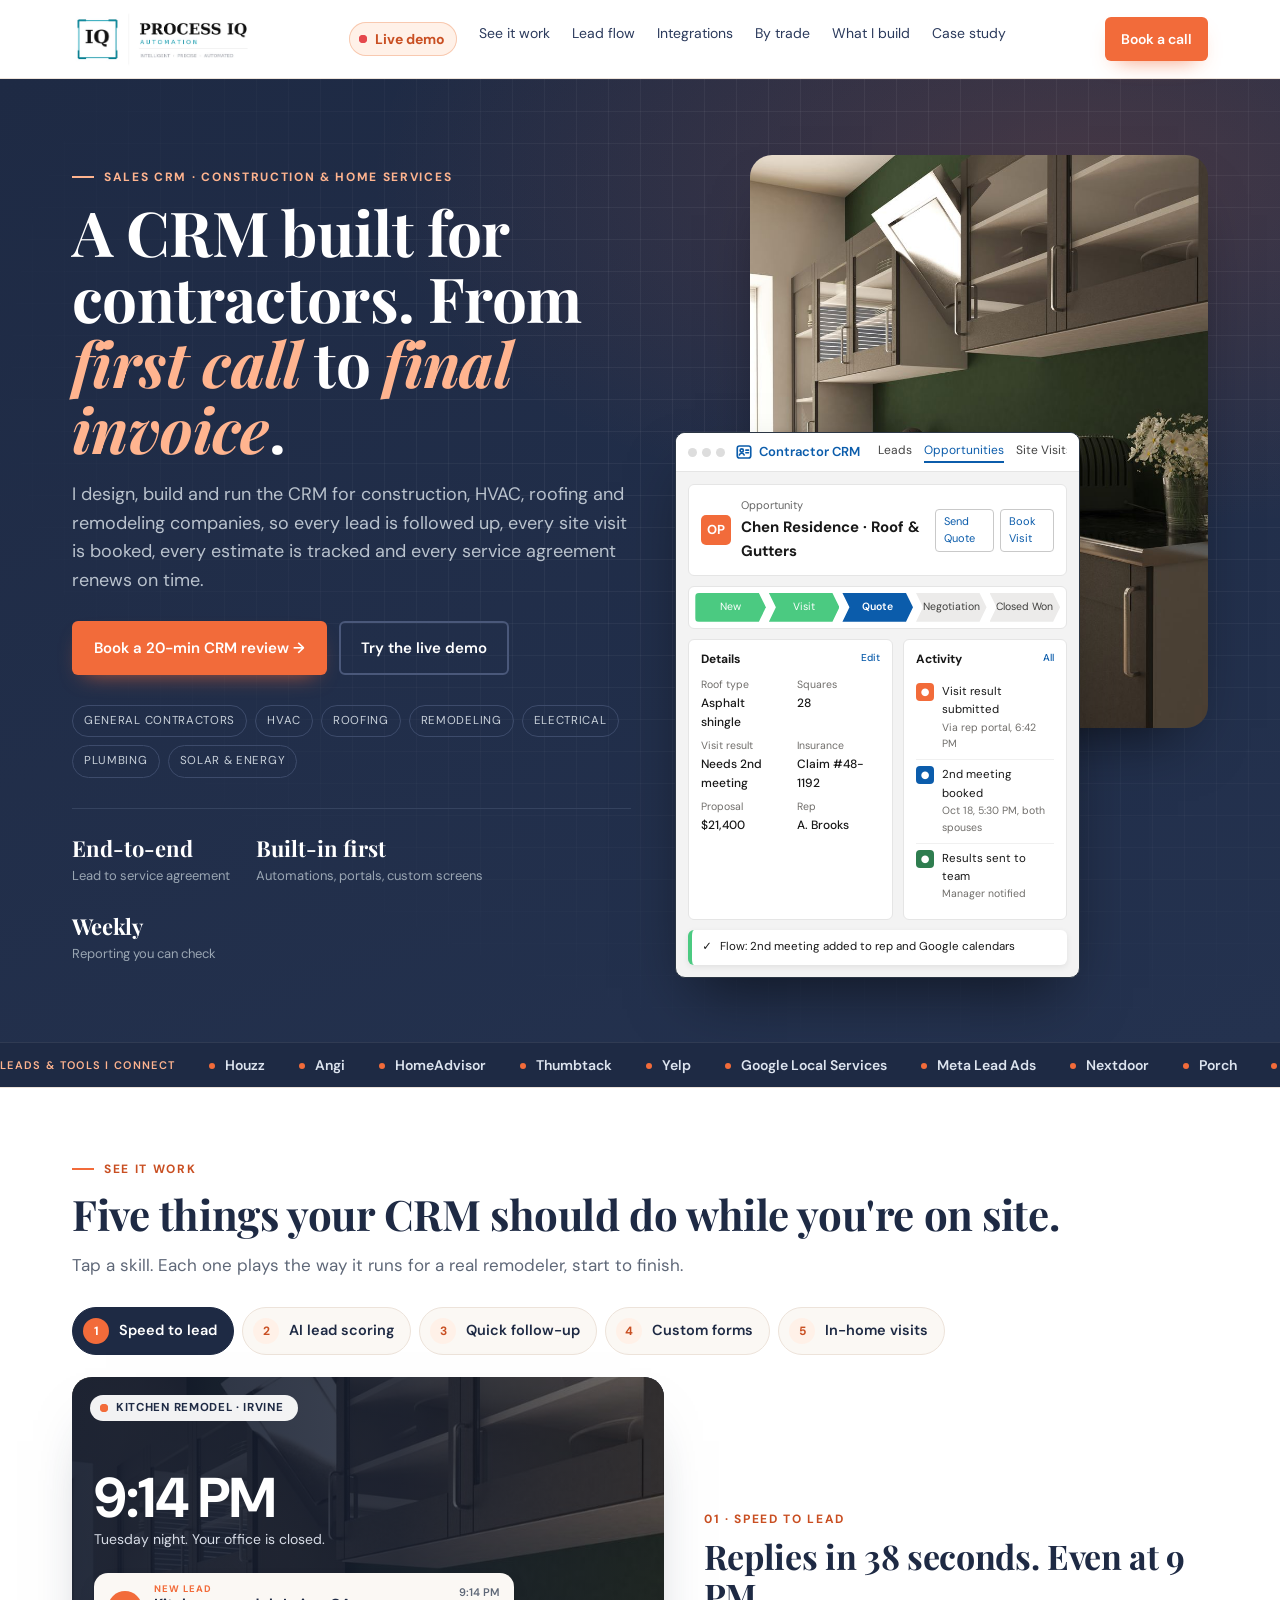
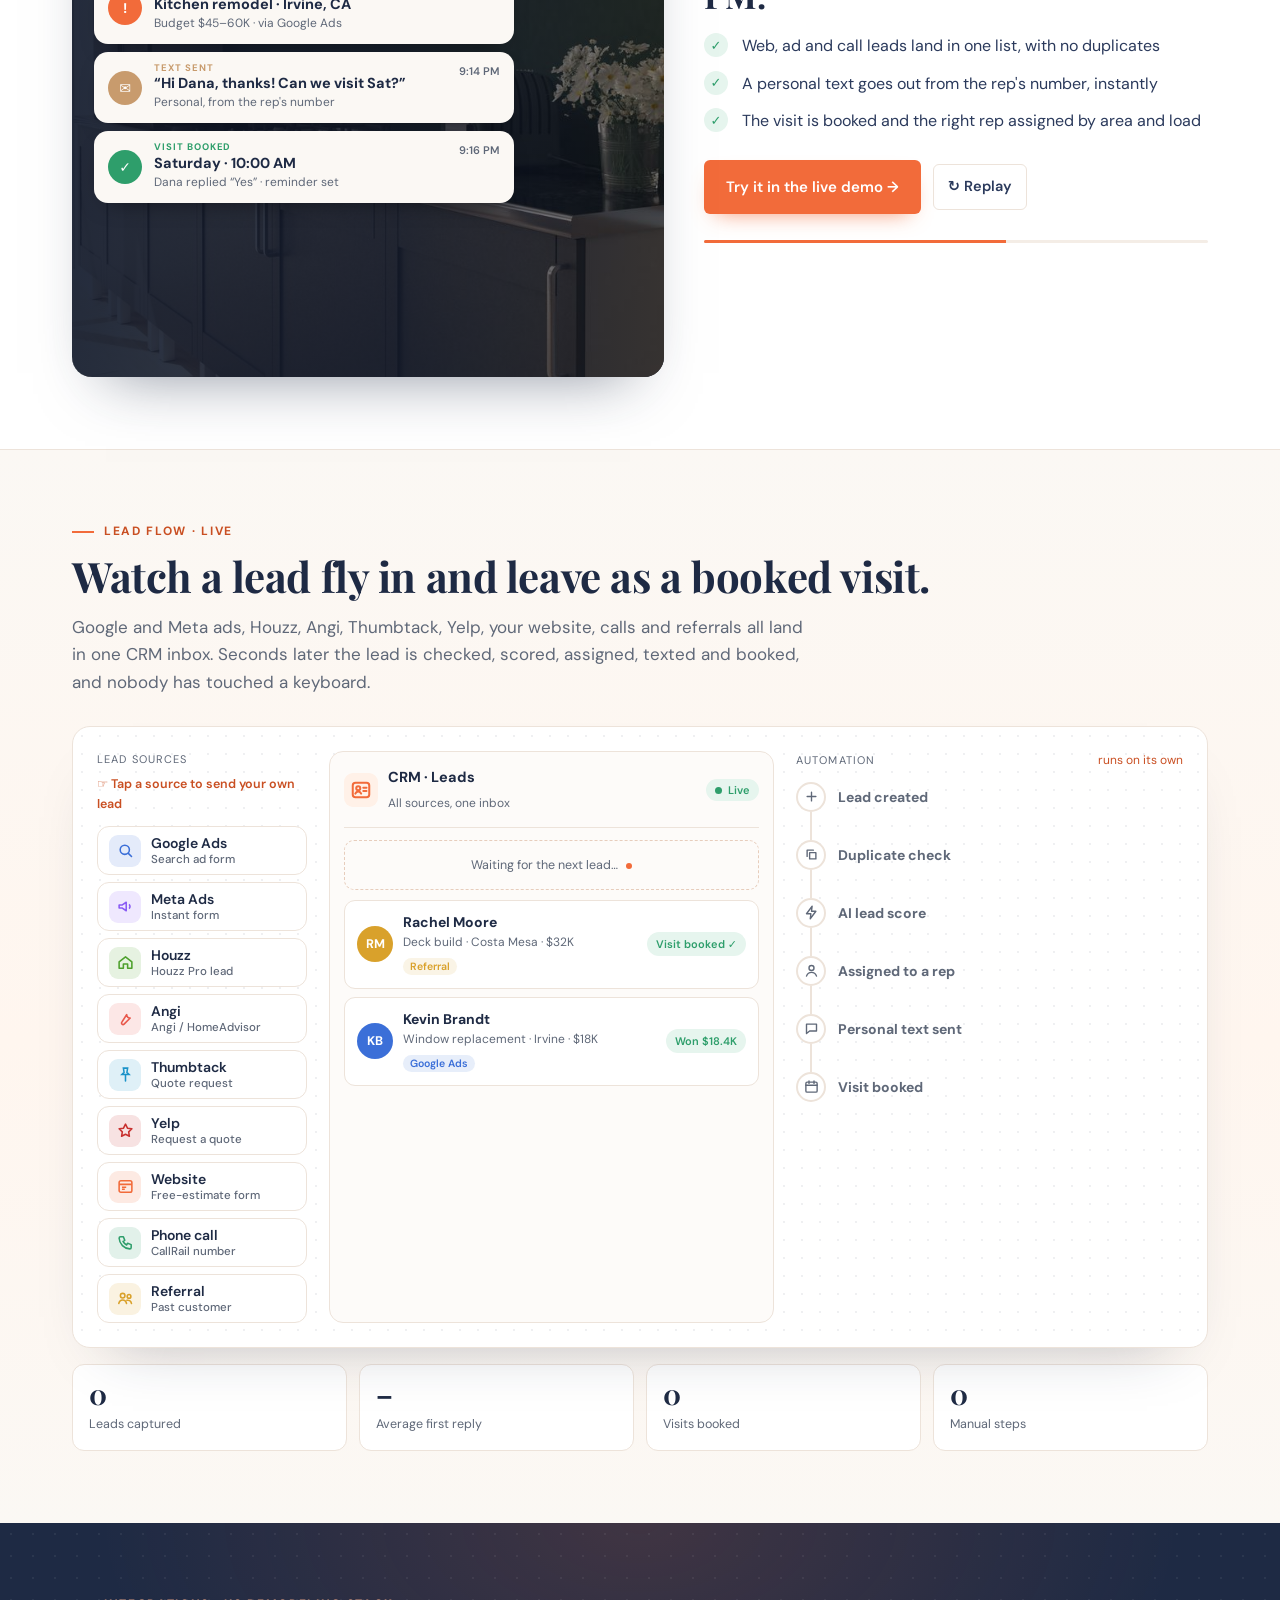
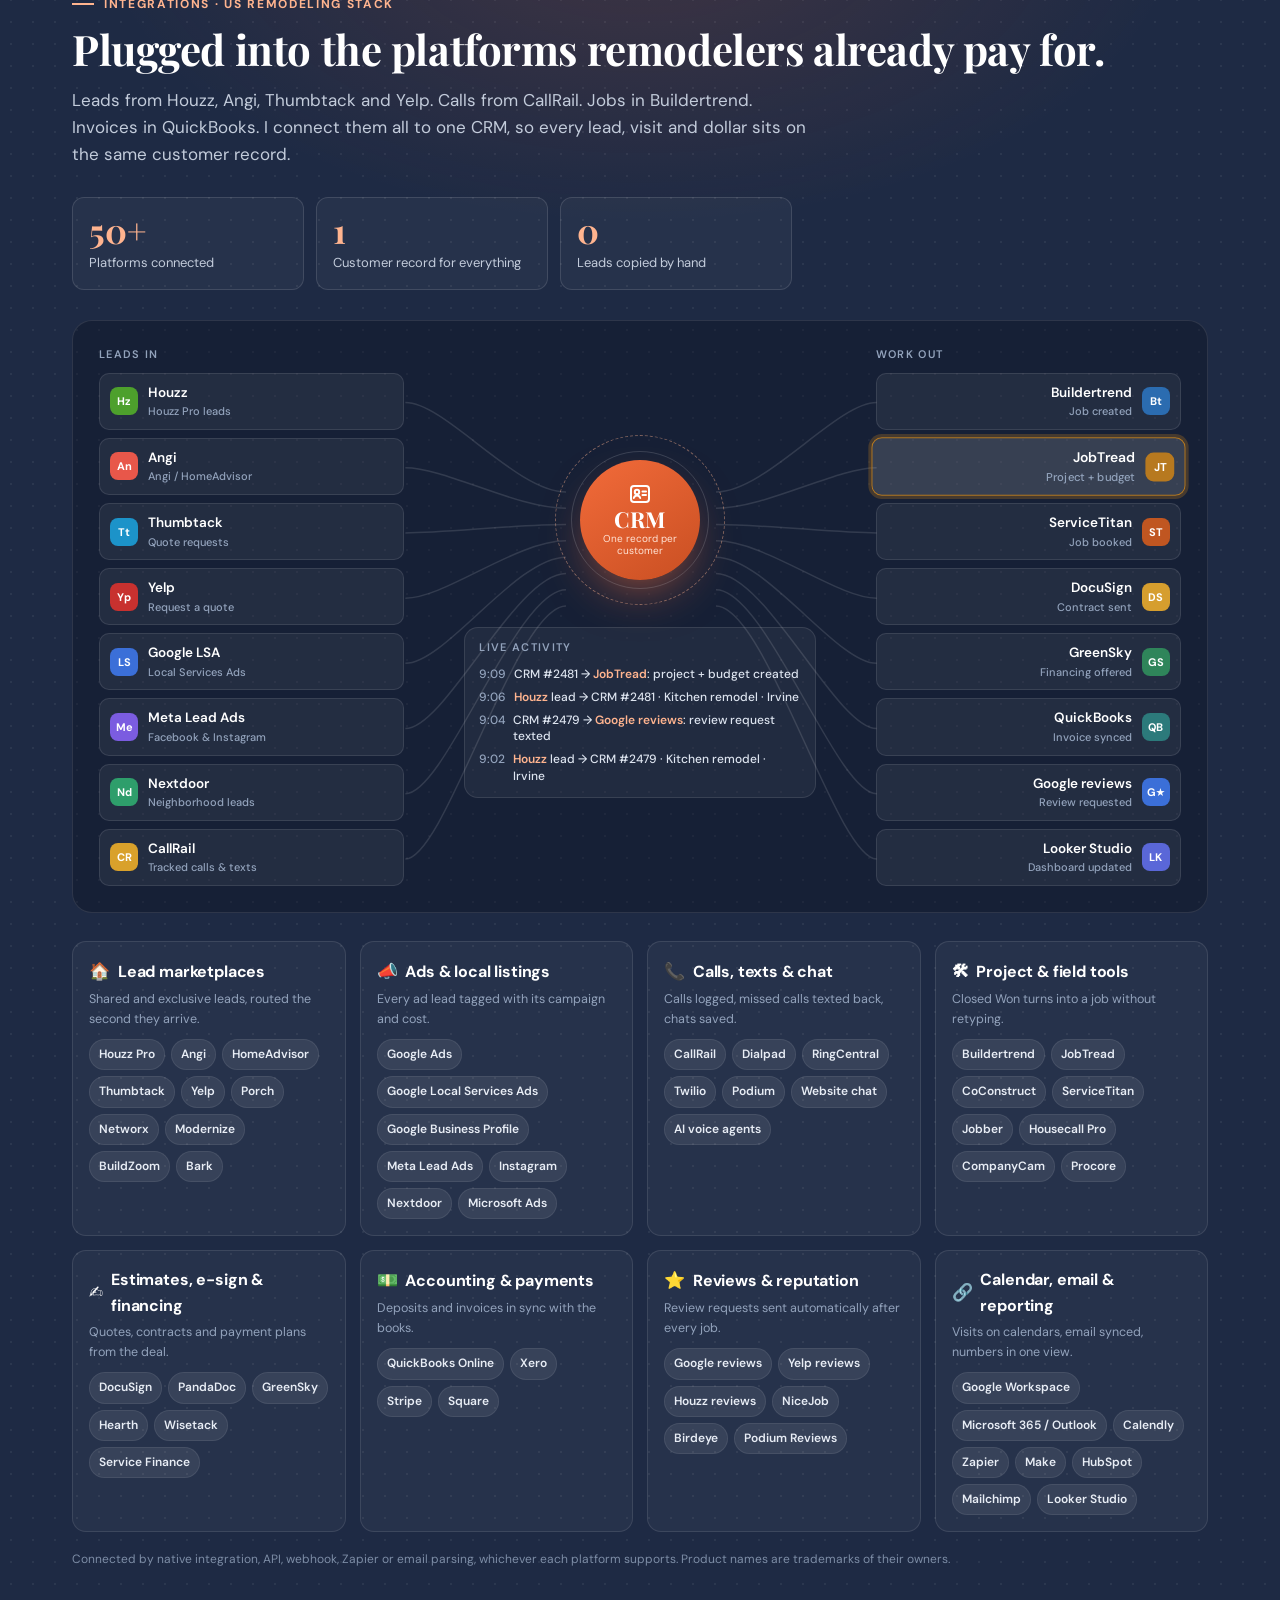
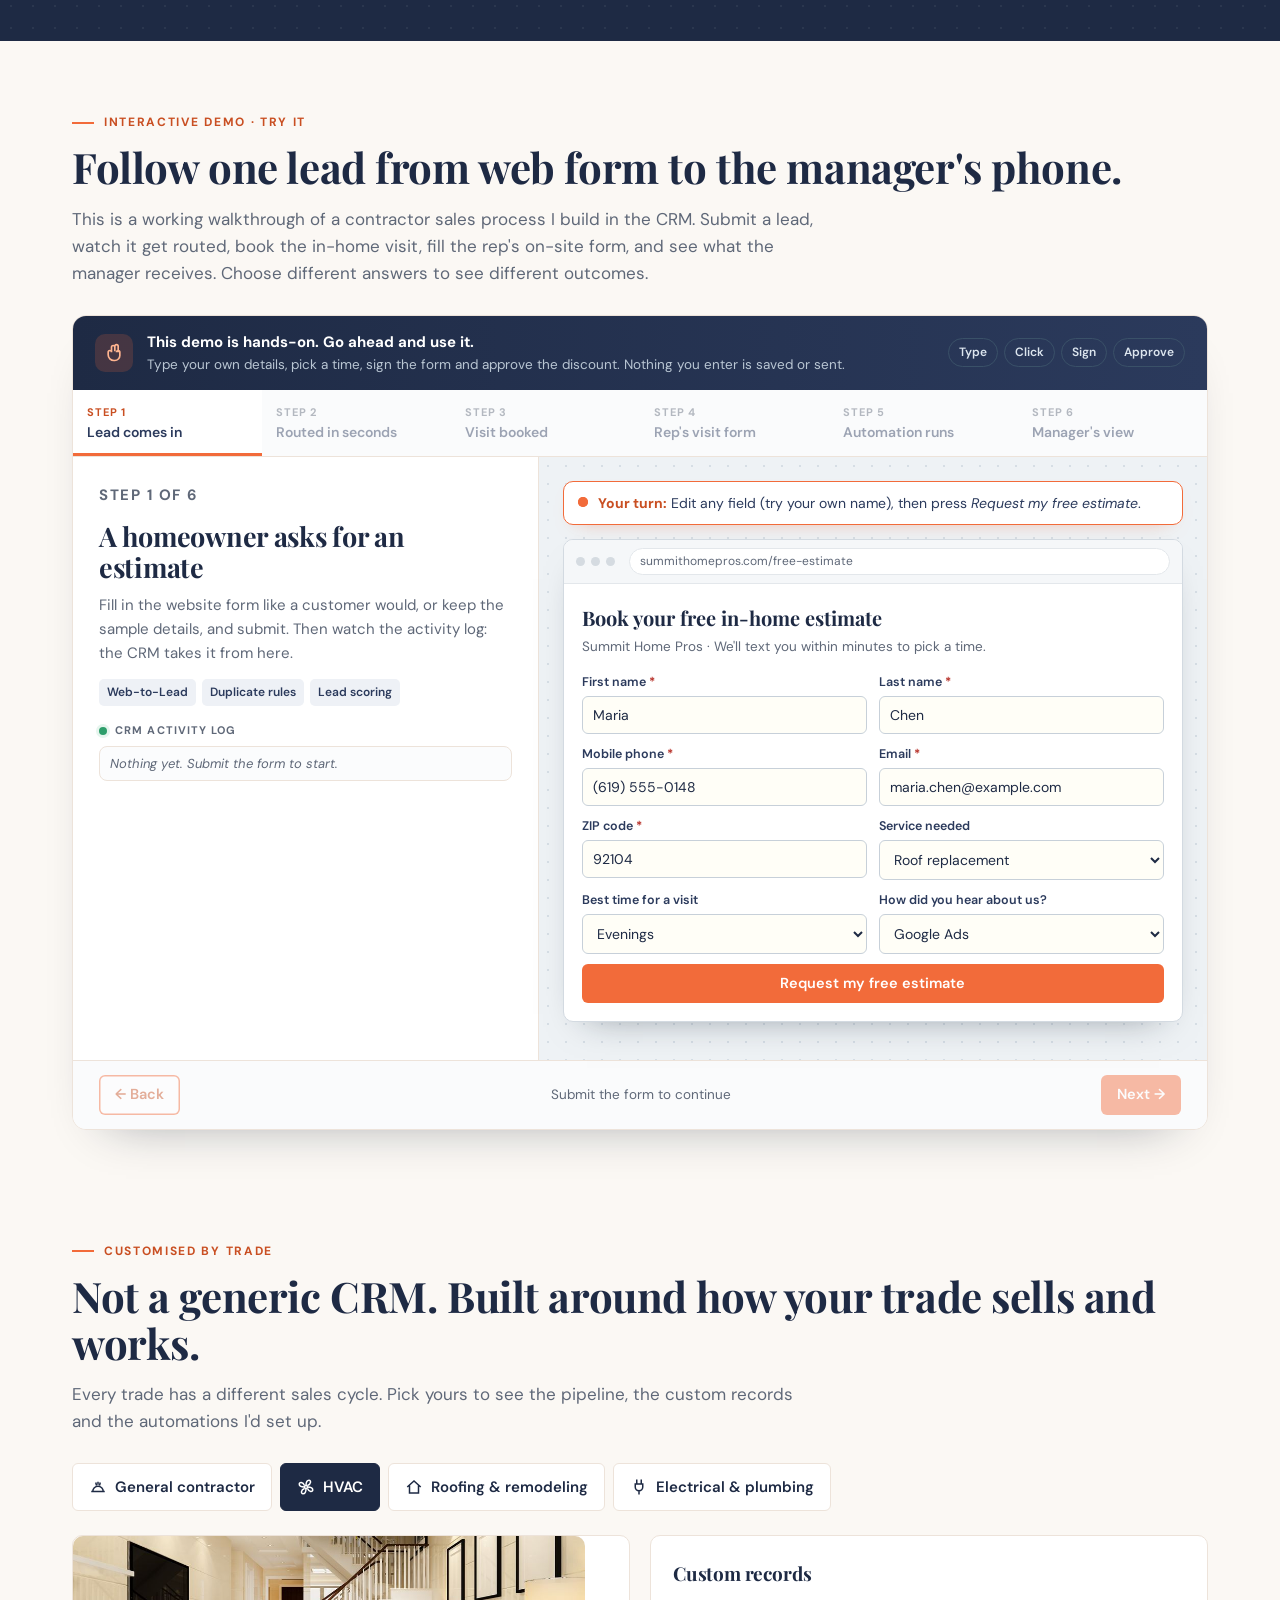
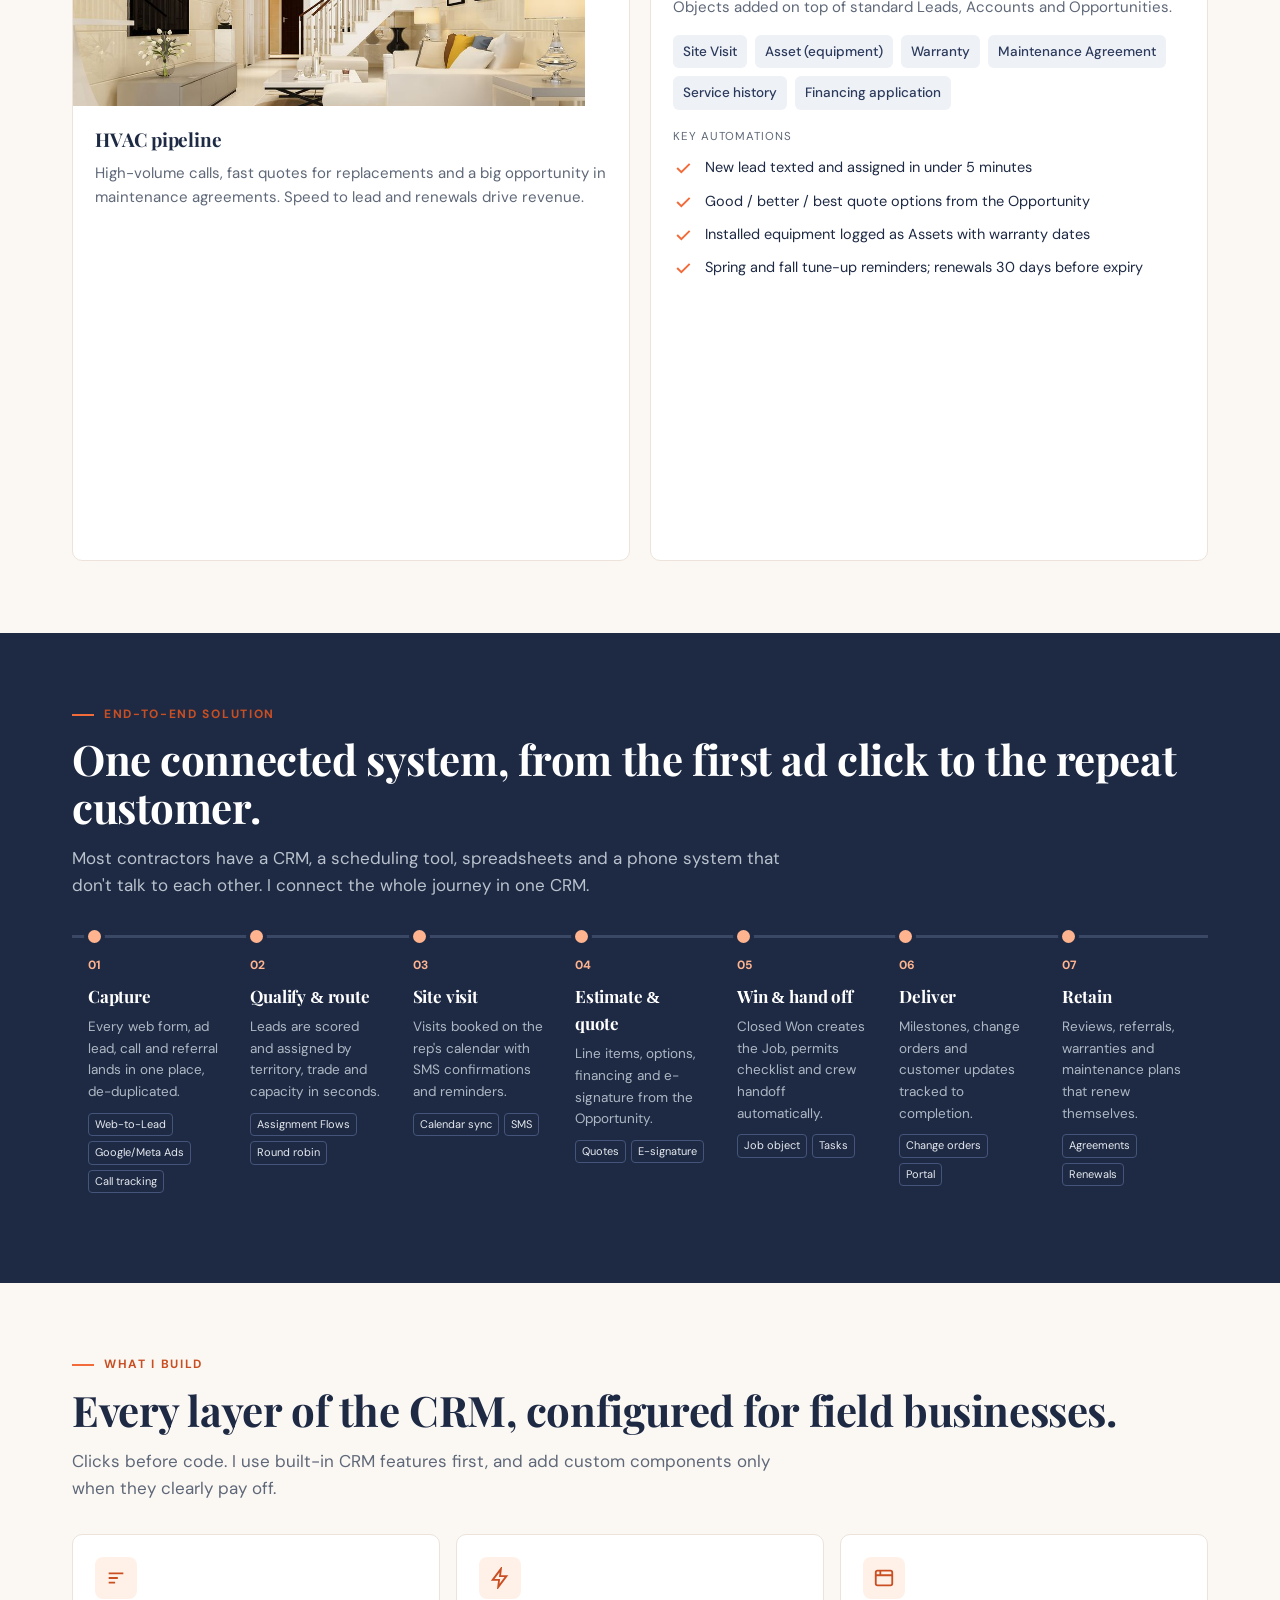
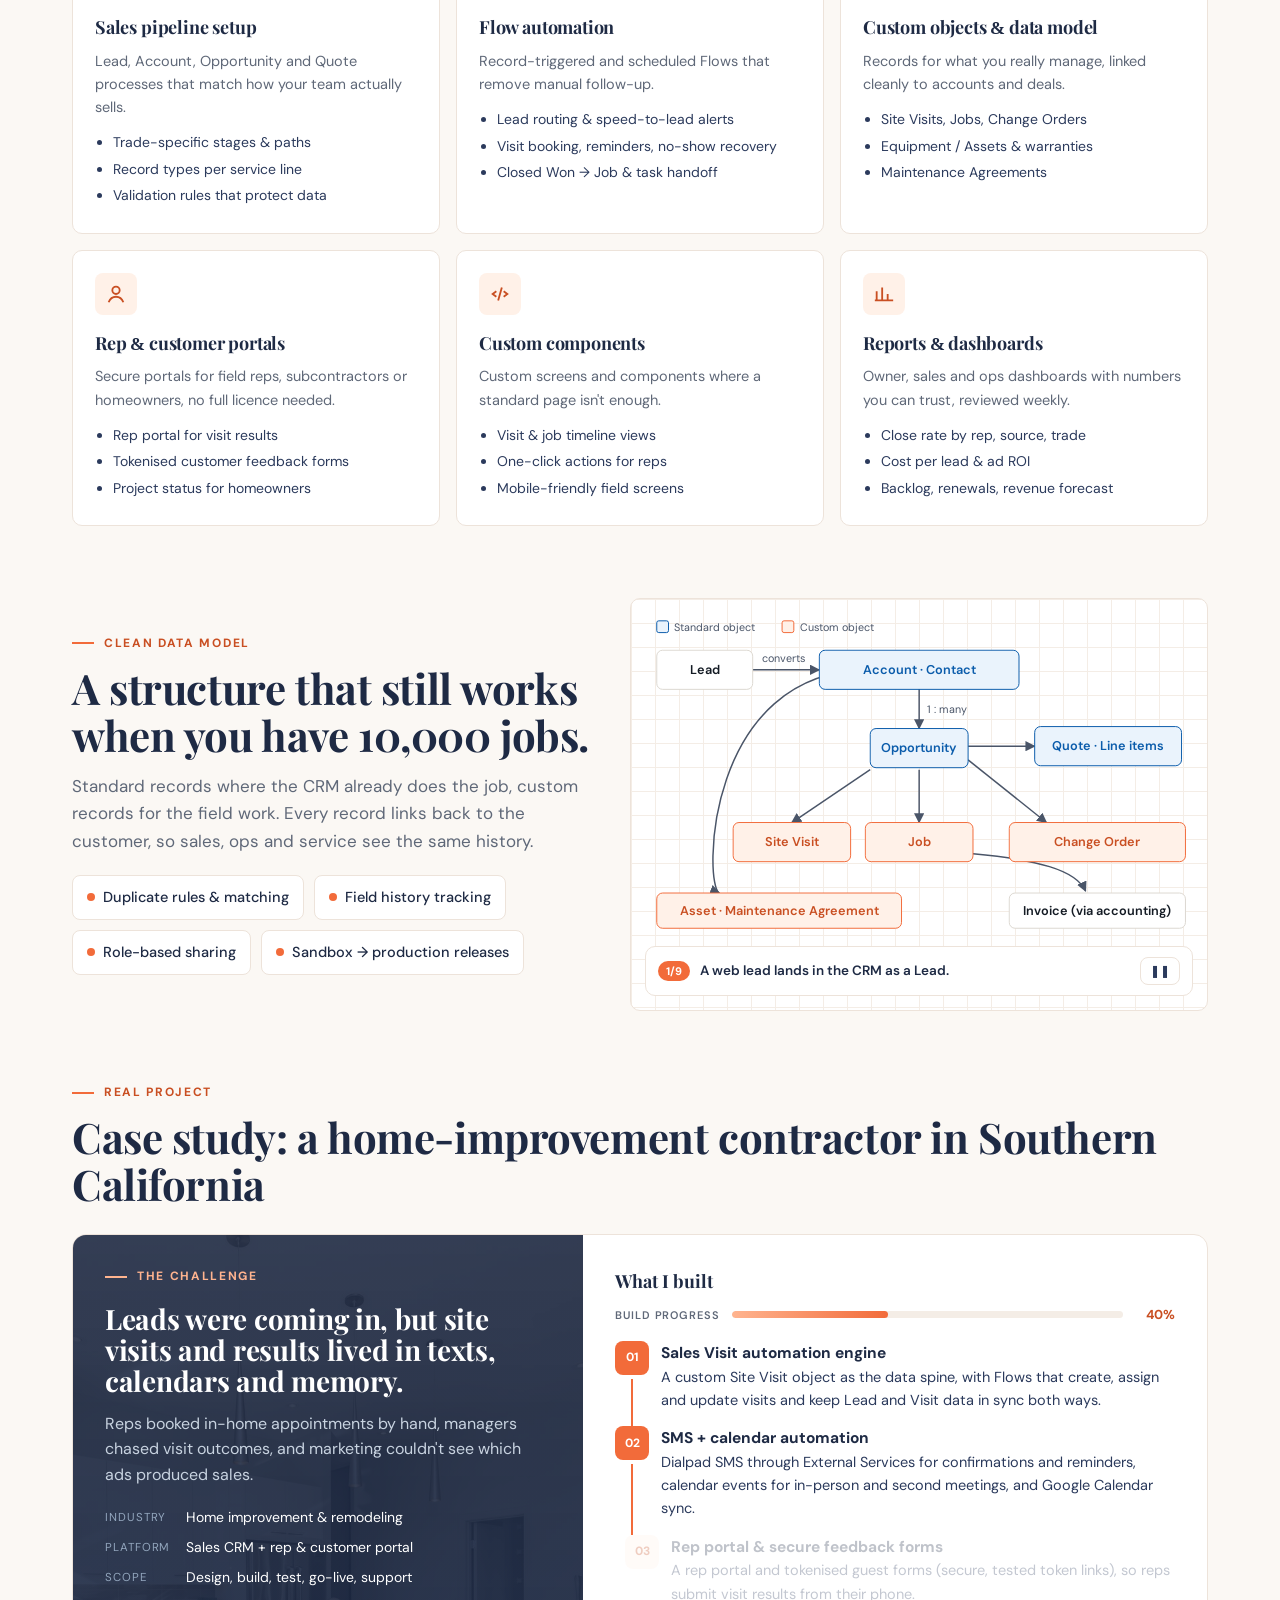
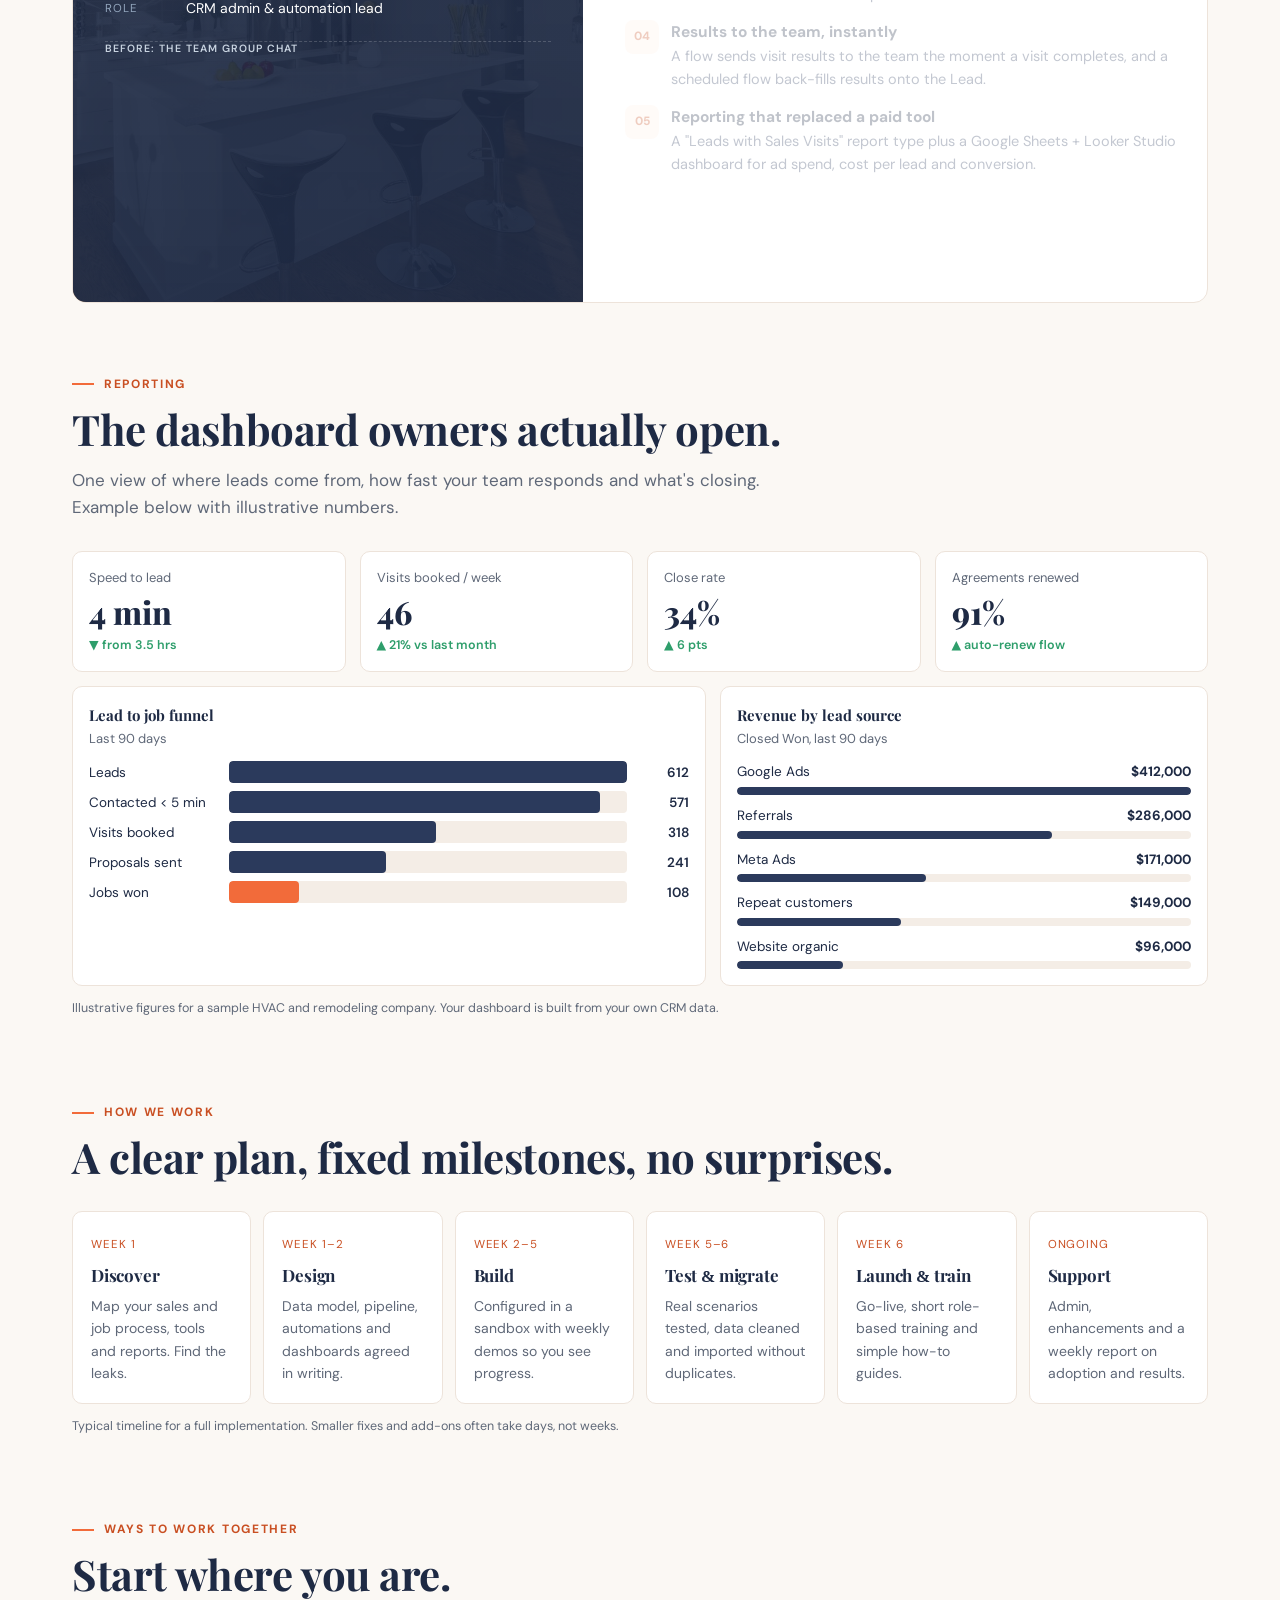
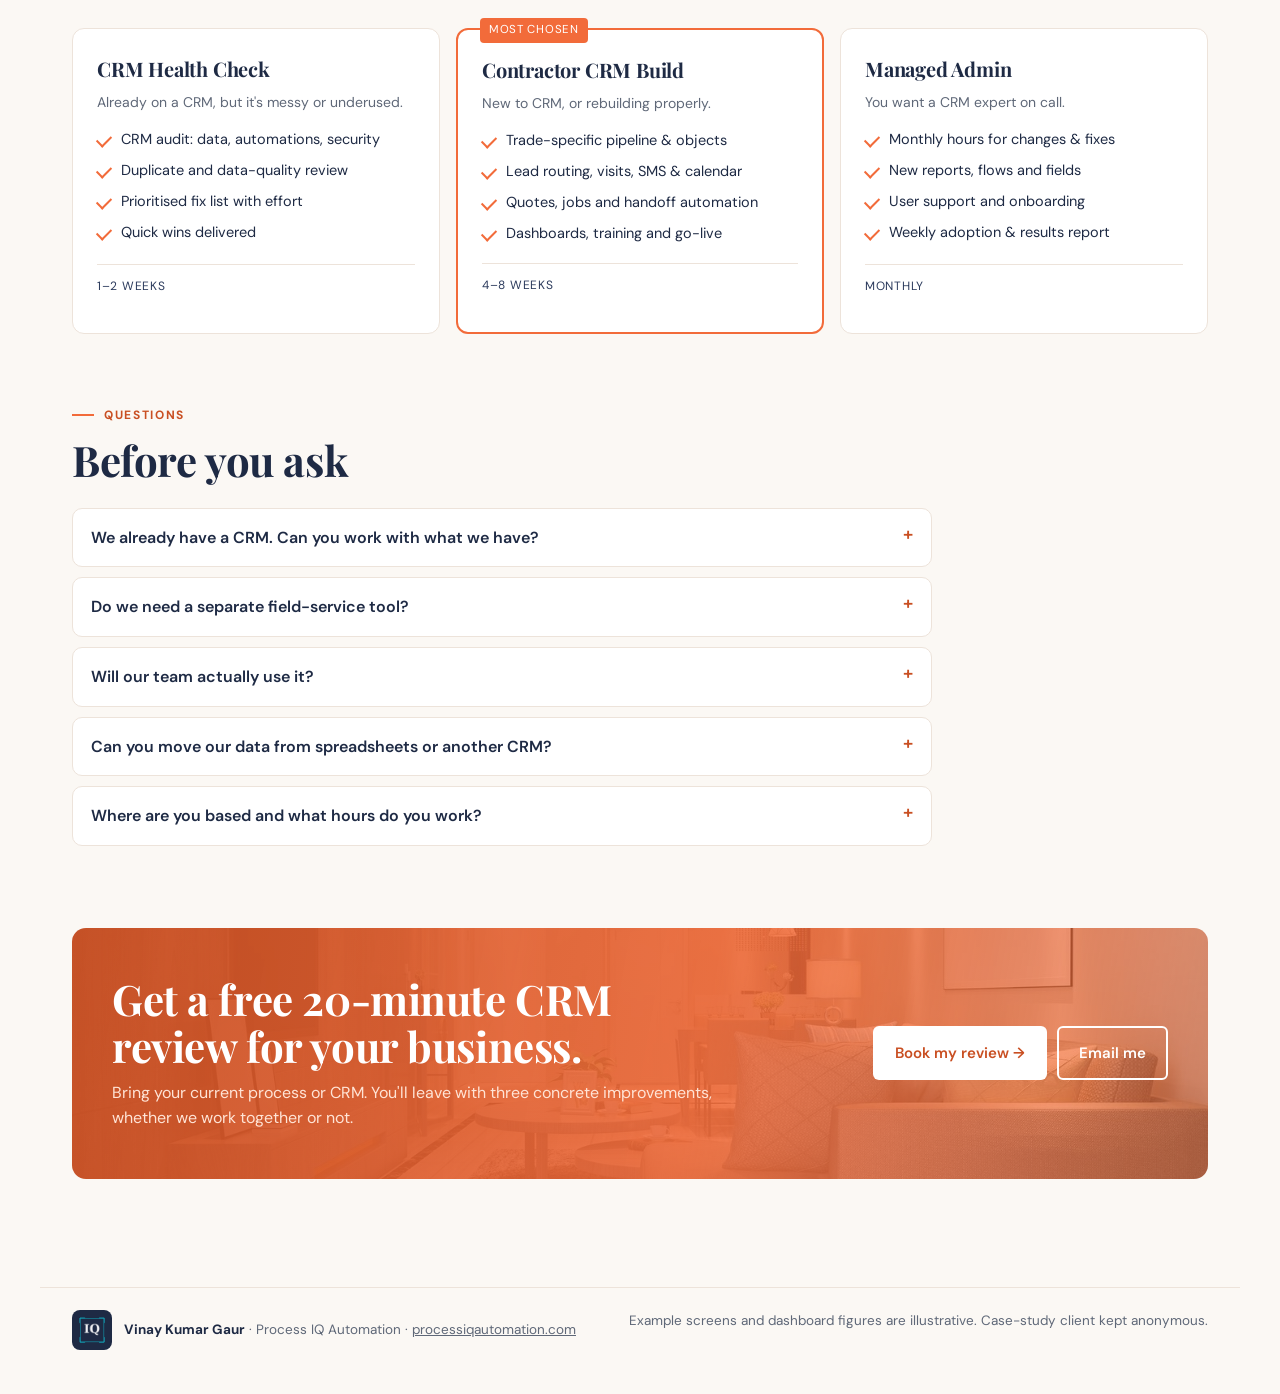
==== commit 79cce91c: "Add US remodeling integrations: Houzz, Angi, Thumbtack, Yelp, LSA and 50+ platforms; new lead-flow s" ====
--- a/index.html
+++ b/index.html
@@ -722,8 +722,8 @@
 .lf-h span{letter-spacing:0;text-transform:none;font-family:var(--body);font-size:12px;color:var(--orange-ink)}
 .lf-tap{margin:-6px 0 12px;font-size:12.5px;font-weight:600;color:var(--orange-ink);animation:lfblink 2.4s ease-in-out infinite}
 @keyframes lfblink{50%{opacity:.45}}
-.lf-btns{display:flex;flex-direction:column;gap:10px}
-.lf-btn{--c:#F26B3A;position:relative;display:flex;align-items:center;gap:10px;width:100%;padding:10px 12px;border:1px solid var(--line);border-radius:12px;background:#fff;font:600 14px var(--body);color:var(--ink);cursor:pointer;text-align:left;transition:transform .2s,box-shadow .2s,border-color .2s}
+.lf-btns{display:flex;flex-direction:column;gap:7px}
+.lf-btn{--c:#F26B3A;position:relative;display:flex;align-items:center;gap:10px;width:100%;padding:7px 11px;border:1px solid var(--line);border-radius:12px;background:#fff;font:600 14px var(--body);color:var(--ink);cursor:pointer;text-align:left;transition:transform .2s,box-shadow .2s,border-color .2s}
 .lf-btn:hover{transform:translateX(3px);border-color:var(--c);box-shadow:0 8px 20px -12px var(--c)}
 .lf-btn:focus-visible{outline:2px solid var(--c);outline-offset:2px}
 .lf-btn .ic{flex:none;width:32px;height:32px;border-radius:9px;display:grid;place-items:center;background:color-mix(in srgb,var(--c) 14%,#fff);color:var(--c)}
@@ -849,6 +849,73 @@
   .case.play .chaos .bb{animation:none;opacity:1}
 }
 
+/* ===== Integrations ===== */
+.ig{background:radial-gradient(900px 500px at 50% 0%,rgba(242,107,58,.16),transparent 60%),#1E2A44;color:#fff;position:relative;overflow:hidden}
+.ig::before{content:"";position:absolute;inset:0;background-image:radial-gradient(rgba(255,255,255,.06) 1px,transparent 1px);background-size:22px 22px;pointer-events:none}
+.ig .wrap{position:relative}
+.ig .kicker{color:#FFB48F}.ig .kicker::before{background:#FFB48F}
+.ig h2{color:#fff}.ig .lead{color:#C3CCDB}
+.ig-stats{display:grid;grid-template-columns:repeat(3,minmax(0,1fr));gap:12px;margin:28px 0 30px;max-width:720px}
+.ig-stats div{border:1px solid rgba(255,255,255,.12);border-radius:12px;padding:14px 16px;background:rgba(255,255,255,.04)}
+.ig-stats b{display:block;font-family:var(--display);font-size:34px;line-height:1.1;color:#FFB48F}
+.ig-stats span{font-size:13px;color:#C3CCDB}
+.ig-hub{position:relative;display:grid;grid-template-columns:minmax(0,1fr) minmax(0,1.15fr) minmax(0,1fr);gap:60px;align-items:center;padding:26px;border:1px solid rgba(255,255,255,.1);border-radius:20px;background:rgba(10,16,30,.35)}
+.ig-h{font:600 11px var(--mono);letter-spacing:.12em;text-transform:uppercase;color:#93A3BC;margin:0 0 12px}
+.ig-col ul{list-style:none;margin:0;padding:0;display:grid;gap:8px;position:relative;z-index:2}
+.ig-col li{--c:#F26B3A;display:flex;align-items:center;gap:10px;padding:8px 10px;border-radius:10px;background:rgba(255,255,255,.06);border:1px solid rgba(255,255,255,.1);font-size:13.5px;font-weight:600;transition:background .3s,border-color .3s,transform .3s,box-shadow .3s}
+.ig-col li i{flex:none;width:28px;height:28px;border-radius:8px;display:grid;place-items:center;font:700 11px var(--body);font-style:normal;color:#fff;background:var(--c)}
+.ig-col li small{display:block;font-weight:500;font-size:11px;color:#93A3BC}
+.ig-out li{flex-direction:row-reverse;text-align:right}
+.ig-col li.hot{background:rgba(255,255,255,.14);border-color:var(--c);box-shadow:0 0 0 3px color-mix(in srgb,var(--c) 30%,transparent);transform:scale(1.03)}
+.ig-core{display:flex;flex-direction:column;align-items:center;gap:22px;position:relative;z-index:2}
+.ig-orb{position:relative;width:170px;height:170px;display:grid;place-items:center}
+.ig-orb>i{position:absolute;inset:0;border-radius:50%;border:1.5px dashed rgba(255,180,143,.45);animation:igspin 26s linear infinite}
+.ig-orb>i+i{inset:16px;border:1px solid rgba(255,255,255,.15);animation-duration:40s;animation-direction:reverse}
+@keyframes igspin{to{transform:rotate(360deg)}}
+.ig-orb span{width:120px;height:120px;border-radius:50%;background:linear-gradient(145deg,#F26B3A,#C94F22);display:flex;flex-direction:column;align-items:center;justify-content:center;text-align:center;box-shadow:0 20px 50px -15px rgba(242,107,58,.7);transition:transform .3s}
+.ig-orb span svg{width:24px;height:24px;margin-bottom:2px}
+.ig-orb b{font:700 22px var(--display);line-height:1}
+.ig-orb small{font-size:10px;color:#FFE3D5;max-width:90px;line-height:1.25;margin-top:3px}
+.ig-orb.pulse span{animation:igpulse .5s ease}
+@keyframes igpulse{40%{transform:scale(1.08);box-shadow:0 0 0 14px rgba(242,107,58,.18),0 20px 50px -15px rgba(242,107,58,.7)}}
+.ig-feed{width:100%;background:rgba(255,255,255,.05);border:1px solid rgba(255,255,255,.1);border-radius:14px;padding:12px 14px}
+.ig-feed ul{list-style:none;margin:0;padding:0;display:grid;gap:6px;min-height:118px}
+.ig-feed li{font:500 12px/1.4 var(--mono);color:#DDE4EF;display:flex;gap:8px;align-items:baseline;animation:igin .45s ease}
+.ig-feed li em{font-style:normal;color:#93A3BC;flex:none}
+.ig-feed li b{color:#FFB48F;font-weight:600}
+@keyframes igin{from{opacity:0;transform:translateY(-6px)}}
+.ig-svg{position:absolute!important;inset:0;width:100%;height:100%;pointer-events:none;z-index:1;overflow:visible}
+.ig-svg path.ln{fill:none;stroke:rgba(255,255,255,.12);stroke-width:1.5}
+.ig-svg path.ln.on{stroke:rgba(255,180,143,.55);stroke-dasharray:4 6;animation:igdash .8s linear infinite}
+@keyframes igdash{to{stroke-dashoffset:-20}}
+.ig-grid{display:grid;grid-template-columns:repeat(4,minmax(0,1fr));gap:14px;margin-top:28px}
+.ig-cat{border:1px solid rgba(255,255,255,.1);border-radius:14px;padding:16px;background:rgba(255,255,255,.04);transition:border-color .3s,background .3s,transform .3s}
+.ig-cat:hover{border-color:rgba(255,180,143,.5);background:rgba(255,255,255,.07);transform:translateY(-3px)}
+.ig-cat h3{font-size:16px;color:#fff;margin:0 0 4px;display:flex;align-items:center;gap:8px;font-family:var(--body)}
+.ig-cat h3 span{font-size:17px}
+.ig-cat p{font-size:12.5px;color:#93A3BC;margin:0 0 10px}
+.ig-cat div{display:flex;flex-wrap:wrap;gap:6px}
+.ig-cat div span{font-size:12px;font-weight:600;padding:5px 9px;border-radius:999px;background:rgba(255,255,255,.08);color:#E8EDF5;border:1px solid rgba(255,255,255,.08)}
+.ig-note{margin:18px 0 0;font-size:12px;color:#7D8DA6}
+.ig-marq{background:#1E2A44;color:#DDE4EF;overflow:hidden;padding:13px 0;border-top:1px solid rgba(255,255,255,.08)}
+.ig-marq>div{display:flex;gap:34px;white-space:nowrap;width:max-content;animation:igmq 45s linear infinite;font:600 14px var(--body)}
+.ig-marq em{font-style:normal;color:#FFB48F;font:600 11px var(--mono);letter-spacing:.12em;text-transform:uppercase;align-self:center}
+.ig-marq span::before{content:"";display:inline-block;width:6px;height:6px;border-radius:50%;background:#F26B3A;margin-right:10px;vertical-align:middle}
+@keyframes igmq{to{transform:translateX(-50%)}}
+@media (max-width:1080px){.ig-grid{grid-template-columns:repeat(2,minmax(0,1fr))}}
+@media (max-width:900px){
+ .ig-hub{grid-template-columns:minmax(0,1fr);gap:22px;padding:16px}
+ .ig-svg{display:none}
+ .ig-col ul{grid-template-columns:repeat(2,minmax(0,1fr))}
+ .ig-out li{flex-direction:row;text-align:left}
+ .ig-core{order:0}
+ .ig-stats{grid-template-columns:repeat(3,minmax(0,1fr))}
+ .ig-stats b{font-size:26px}
+}
+@media (max-width:520px){.ig-grid{grid-template-columns:minmax(0,1fr)}.ig-col li{font-size:12.5px;padding:7px 8px}.ig-col li small{display:none}}
+@media (prefers-reduced-motion:reduce){.ig-orb>i,.ig-marq>div,.ig-svg path.ln.on{animation:none}}
+
+.nav nav a,.nav .btn{white-space:nowrap}
 </style>
 </head>
 <body>
@@ -856,7 +923,7 @@
 <header class="nav">
   <div class="wrap">
     <a class="brand" href="https://processiqautomation.com" aria-label="Process IQ Automation home"><img src="[data-uri]" alt="Process IQ Automation" width="171" height="56"></a>
-    <nav aria-label="Sections"><a href="#demo" class="live"><i aria-hidden="true"></i>Live demo</a><a href="#skills">See it work</a><a href="#leadflow">Lead flow</a><a href="#trades">By trade</a><a href="#lifecycle">End-to-end</a><a href="#build">What I build</a><a href="#case">Case study</a><a href="#process">Process</a></nav>
+    <nav aria-label="Sections"><a href="#demo" class="live"><i aria-hidden="true"></i>Live demo</a><a href="#skills">See it work</a><a href="#leadflow">Lead flow</a><a href="#integrations">Integrations</a><a href="#trades">By trade</a><a href="#build">What I build</a><a href="#case">Case study</a></nav>
     <div class="r"><a href="#demo" class="live live-m"><i aria-hidden="true"></i>Live demo</a><a class="btn btn-o" href="https://processiqautomation.com/contact" target="_blank" rel="noopener">Book a call</a></div>
   </div>
 </header>
@@ -895,6 +962,7 @@
     </div>
   </div>
 </section>
+<div class="ig-marq" aria-label="Platforms connected: Houzz, Angi, HomeAdvisor, Thumbtack, Yelp, Google Local Services, Meta Lead Ads, Nextdoor, Porch, CallRail, Buildertrend, JobTread, ServiceTitan, DocuSign, GreenSky, QuickBooks"><div><em>Leads &amp; tools I connect</em><span>Houzz</span><span>Angi</span><span>HomeAdvisor</span><span>Thumbtack</span><span>Yelp</span><span>Google Local Services</span><span>Meta Lead Ads</span><span>Nextdoor</span><span>Porch</span><span>CallRail</span><span>Buildertrend</span><span>JobTread</span><span>ServiceTitan</span><span>DocuSign</span><span>GreenSky</span><span>QuickBooks</span><em>Leads &amp; tools I connect</em><span>Houzz</span><span>Angi</span><span>HomeAdvisor</span><span>Thumbtack</span><span>Yelp</span><span>Google Local Services</span><span>Meta Lead Ads</span><span>Nextdoor</span><span>Porch</span><span>CallRail</span><span>Buildertrend</span><span>JobTread</span><span>ServiceTitan</span><span>DocuSign</span><span>GreenSky</span><span>QuickBooks</span></div></div>
 
 <section id="skills" class="sk">
   <div class="wrap">
@@ -927,7 +995,7 @@
   <div class="wrap">
     <p class="kicker">Lead flow · live</p>
     <h2>Watch a lead fly in and leave as a booked visit.</h2>
-    <p class="lead">Ads, your website, calls and referrals all land in one CRM inbox. Seconds later the lead is checked, scored, assigned, texted and booked, and nobody has touched a keyboard.</p>
+    <p class="lead">Google and Meta ads, Houzz, Angi, Thumbtack, Yelp, your website, calls and referrals all land in one CRM inbox. Seconds later the lead is checked, scored, assigned, texted and booked, and nobody has touched a keyboard.</p>
     <div class="lf-stage" id="lfStage">
       <div class="lf-src">
         <p class="lf-h">Lead sources</p><p class="lf-tap">&#9758; Tap a source to send your own lead</p>
@@ -956,6 +1024,37 @@
     </div>
   </div>
 </section>
+
+<section id="integrations" class="ig">
+  <div class="wrap">
+    <p class="kicker">Integrations · US remodeling stack</p>
+    <h2>Plugged into the platforms remodelers already pay for.</h2>
+    <p class="lead">Leads from Houzz, Angi, Thumbtack and Yelp. Calls from CallRail. Jobs in Buildertrend. Invoices in QuickBooks. I connect them all to one CRM, so every lead, visit and dollar sits on the same customer record.</p>
+    <div class="ig-stats">
+      <div><b data-n="50" data-s="+">0</b><span>Platforms connected</span></div>
+      <div><b data-n="1">0</b><span>Customer record for everything</span></div>
+      <div><b data-n="0" data-z="1">0</b><span>Leads copied by hand</span></div>
+    </div>
+    <div class="ig-hub" id="igHub">
+      <div class="ig-col ig-in">
+        <p class="ig-h">Leads in</p>
+        <ul id="igIn"></ul>
+      </div>
+      <div class="ig-core">
+        <div class="ig-orb" id="igOrb"><i></i><i></i><span><svg viewBox="0 0 24 24" fill="none" stroke="currentColor" stroke-width="2" stroke-linecap="round"><rect x="3" y="4" width="18" height="16" rx="3"/><circle cx="9" cy="10" r="2.2"/><path d="M5.8 16c.6-1.6 1.8-2.4 3.2-2.4s2.6.8 3.2 2.4M14.5 9.5H18M14.5 13H18"/></svg><b>CRM</b><small>One record per customer</small></span></div>
+        <div class="ig-feed"><p class="ig-h">Live activity</p><ul id="igFeed" aria-live="polite"></ul></div>
+      </div>
+      <div class="ig-col ig-out">
+        <p class="ig-h">Work out</p>
+        <ul id="igOut"></ul>
+      </div>
+      <svg class="ig-svg" id="igSvg" aria-hidden="true"></svg>
+    </div>
+    <div class="ig-grid" id="igGrid"></div>
+    <p class="ig-note">Connected by native integration, API, webhook, Zapier or email parsing, whichever each platform supports. Product names are trademarks of their owners.</p>
+  </div>
+</section>
+
 
 <section id="demo">
   <div class="wrap">
@@ -1142,16 +1241,6 @@
       <div class="pack"><h3>CRM Health Check</h3><p class="for">Already on a CRM, but it's messy or underused.</p><ul><li>CRM audit: data, automations, security</li><li>Duplicate and data-quality review</li><li>Prioritised fix list with effort</li><li>Quick wins delivered</li></ul><p class="time">1–2 weeks</p></div>
       <div class="pack hl"><h3>Contractor CRM Build</h3><p class="for">New to CRM, or rebuilding properly.</p><ul><li>Trade-specific pipeline &amp; objects</li><li>Lead routing, visits, SMS &amp; calendar</li><li>Quotes, jobs and handoff automation</li><li>Dashboards, training and go-live</li></ul><p class="time">4–8 weeks</p></div>
       <div class="pack"><h3>Managed Admin</h3><p class="for">You want a CRM expert on call.</p><ul><li>Monthly hours for changes &amp; fixes</li><li>New reports, flows and fields</li><li>User support and onboarding</li><li>Weekly adoption &amp; results report</li></ul><p class="time">Monthly</p></div>
-    </div>
-  </div>
-</section>
-
-<section style="padding-top:0">
-  <div class="wrap">
-    <p class="kicker">Integrations</p>
-    <h2>Connected to the tools you already use.</h2>
-    <div class="ints">
-      <span><i></i>Google &amp; Meta Ads</span><span><i></i>Dialpad / RingCentral SMS</span><span><i></i>Google &amp; Outlook Calendar</span><span><i></i>Gmail &amp; Outlook email sync</span><span><i></i>QuickBooks / Xero</span><span><i></i>DocuSign</span><span><i></i>Zapier</span><span><i></i>Looker Studio</span><span><i></i>AI voice agents for call-backs</span><span><i></i>Marketing Cloud / HubSpot email</span>
     </div>
   </div>
 </section>
@@ -1286,7 +1375,7 @@
  windows:{n:"Windows & doors",tr:"remodel",val:8,price:16300}
 };
 const TRADES={roof:"Roofing",hvac:"HVAC",remodel:"Remodeling"};
-const SRC={"Google Ads":15,"Facebook / Instagram":10,"Referral from a friend":25,"Yard sign":8};
+const SRC={"Google Ads":15,"Google Local Services":16,"Facebook / Instagram":10,"Houzz":20,"Angi / HomeAdvisor":12,"Thumbtack":12,"Yelp":14,"Nextdoor":14,"Referral from a friend":25,"Yard sign":8};
 const TIMES=["Mornings","Afternoons","Evenings","Weekends"];
 const REPS=[
  {n:"Alex Brooks",sk:["roof","remodel"],load:2,cap:4},
@@ -1935,29 +2024,42 @@
  social:'<svg viewBox="0 0 24 24" fill="none" stroke="currentColor" stroke-width="2.2" stroke-linejoin="round"><path d="M3 10v4h4l6 4V6L7 10z"/><path d="M17 9a4 4 0 0 1 0 6"/></svg>',
  web:'<svg viewBox="0 0 24 24" fill="none" stroke="currentColor" stroke-width="2.2"><rect x="3" y="4" width="18" height="16" rx="2.5"/><path d="M3 9h18M7 13h6M7 16h4"/></svg>',
  phone:'<svg viewBox="0 0 24 24" fill="none" stroke="currentColor" stroke-width="2.2" stroke-linejoin="round"><path d="M5 4h4l2 5-2.5 1.5a11 11 0 0 0 5 5L15 13l5 2v4a2 2 0 0 1-2 2A16 16 0 0 1 3 6a2 2 0 0 1 2-2z"/></svg>',
+ house:'<svg viewBox="0 0 24 24" fill="none" stroke="currentColor" stroke-width="2.2" stroke-linejoin="round"><path d="M3 11 12 4l9 7v9h-6v-6H9v6H3z"/></svg>',
+ tool:'<svg viewBox="0 0 24 24" fill="none" stroke="currentColor" stroke-width="2.2" stroke-linecap="round"><path d="M14 6a4 4 0 0 0 5 5l-9 9a2.1 2.1 0 0 1-3-3z"/></svg>',
+ pin:'<svg viewBox="0 0 24 24" fill="none" stroke="currentColor" stroke-width="2.2" stroke-linecap="round"><path d="M9 3h6l-1 6 3 3H7l3-3zM12 12v9"/></svg>',
+ star:'<svg viewBox="0 0 24 24" fill="none" stroke="currentColor" stroke-width="2.2" stroke-linejoin="round"><path d="m12 3 2.8 5.7 6.2.9-4.5 4.4 1 6.2L12 17.3 6.5 20.2l1-6.2L3 9.6l6.2-.9z"/></svg>',
  ref:'<svg viewBox="0 0 24 24" fill="none" stroke="currentColor" stroke-width="2.2" stroke-linecap="round"><circle cx="8" cy="8" r="3.2"/><circle cx="17" cy="9" r="2.6"/><path d="M2.5 19c.8-3.4 3-5 5.5-5s4.7 1.6 5.5 5M14 14.5c2.6-.6 5.6.6 6.5 4.5"/></svg>'};
 const SRC=[
  {n:"Google Ads",d:"Search ad form",c:"#3B6FD8",ic:I.search},
  {n:"Meta Ads",d:"Instant form",c:"#8A5CF5",ic:I.social},
+ {n:"Houzz",d:"Houzz Pro lead",c:"#4DA02C",ic:I.house},
+ {n:"Angi",d:"Angi / HomeAdvisor",c:"#E8574A",ic:I.tool},
+ {n:"Thumbtack",d:"Quote request",c:"#1C93C9",ic:I.pin},
+ {n:"Yelp",d:"Request a quote",c:"#C8312F",ic:I.star},
  {n:"Website",d:"Free-estimate form",c:"#F26B3A",ic:I.web},
- {n:"Phone call",d:"Tracked number",c:"#2E9E6B",ic:I.phone},
+ {n:"Phone call",d:"CallRail number",c:"#2E9E6B",ic:I.phone},
  {n:"Referral",d:"Past customer",c:"#D9A12B",ic:I.ref}];
 const BASE=[
  {s:0,f:"Dana",l:"Whitfield",job:"Kitchen remodel",city:"Irvine",bud:"$60K",score:94,rep:"Alex Rivera",area:"Orange County",sec:38,visit:"Sat 10:00 AM"},
  {s:1,f:"Priya",l:"Patel",job:"Bathroom remodel",city:"Tustin",bud:"$28K",score:83,rep:"Alex Rivera",area:"Orange County",sec:41,visit:"Mon 5:30 PM"},
- {s:2,f:"Mark",l:"Chen",job:"Roof replacement",city:"San Diego",bud:"$21K",score:88,rep:"Maya Lopez",area:"San Diego",sec:35,visit:"Tue 9:00 AM",dup:1},
- {s:3,f:"Luis",l:"Ortiz",job:"HVAC install",city:"Anaheim",bud:"$14K",score:79,rep:"Alex Rivera",area:"Orange County",sec:44,visit:"Wed 2:00 PM"},
- {s:4,f:"Emma",l:"Brooks",job:"ADU build",city:"Pasadena",bud:"$180K",score:97,rep:"Jordan Kim",area:"Los Angeles",sec:31,visit:"Thu 11:00 AM"}];
+ {s:2,f:"Hannah",l:"Lee",job:"Kitchen + pantry",city:"Newport Beach",bud:"$85K",score:95,rep:"Alex Rivera",area:"Orange County",sec:33,visit:"Fri 4:00 PM"},
+ {s:3,f:"Marcus",l:"Bell",job:"Bathroom remodel",city:"Huntington Beach",bud:"$22K",score:84,rep:"Alex Rivera",area:"Orange County",sec:29,visit:"Mon 9:30 AM"},
+ {s:4,f:"Carla",l:"Ruiz",job:"Flooring install",city:"Santa Ana",bud:"$9K",score:74,rep:"Maya Lopez",area:"Orange County",sec:36,visit:"Tue 1:00 PM"},
+ {s:5,f:"David",l:"Park",job:"Windows & doors",city:"Costa Mesa",bud:"$16K",score:81,rep:"Alex Rivera",area:"Orange County",sec:40,visit:"Wed 11:00 AM"},
+ {s:6,f:"Mark",l:"Chen",job:"Roof replacement",city:"San Diego",bud:"$21K",score:88,rep:"Maya Lopez",area:"San Diego",sec:35,visit:"Tue 9:00 AM",dup:1},
+ {s:7,f:"Luis",l:"Ortiz",job:"HVAC install",city:"Anaheim",bud:"$14K",score:79,rep:"Alex Rivera",area:"Orange County",sec:44,visit:"Wed 2:00 PM"},
+ {s:8,f:"Emma",l:"Brooks",job:"ADU build",city:"Pasadena",bud:"$180K",score:97,rep:"Jordan Kim",area:"Los Angeles",sec:31,visit:"Thu 11:00 AM"}];
+const AUTO=[2,0,3,6,4,1,5,7,8];
 const POOL=[["Sofia","Ramirez"],["Ben","Carter"],["Aisha","Khan"],["Tom","Walsh"],["Grace","Liu"],["Noah","Diaz"],["Olivia","Reed"],["Sam","Nguyen"]];
 const STEP=[["Lead created",'<path d="M12 5v14M5 12h14"/>'],["Duplicate check",'<path d="M9 9h10v10H9zM5 15V5h10"/>'],["AI lead score",'<path d="M13 2 4 14h7l-1 8 9-12h-7z"/>'],["Assigned to a rep",'<circle cx="12" cy="8" r="4"/><path d="M4 21c1.5-4 4.5-6 8-6s6.5 2 8 6"/>'],["Personal text sent",'<path d="M4 5h16v11H9l-5 4z"/>'],["Visit booked",'<rect x="3" y="5" width="18" height="16" rx="2"/><path d="M3 10h18M8 3v4M16 3v4"/>']];
 const ck='<path d="m5 12 4.5 4.5L19 7"/>';
 const svgI=p=>`<svg viewBox="0 0 24 24" fill="none" stroke="currentColor" stroke-width="2.2" stroke-linecap="round" stroke-linejoin="round">${p}</svg>`;
-const cnt=[0,0,0,0,0];let total=0,booked=0,secSum=0,nextAuto=0,busy=false,queue=[],visible=false,autoT=0,used=0;
+const cnt=SRC.map(()=>0);let total=0,booked=0,secSum=0,nextAuto=0,busy=false,queue=[],visible=false,autoT=0,used=0;
 const btns=$("lfSrc"),list=$("lfList"),drop=$("lfDrop"),sky=$("lfSky"),steps=$("lfSteps");
 btns.innerHTML=SRC.map((s,i)=>`<button type="button" class="lf-btn" style="--c:${s.c}" data-i="${i}"><span class="ic">${s.ic}</span><span>${s.n}<small>${s.d}</small></span><span class="n" id="lfN${i}"></span></button>`).join("");
 steps.innerHTML=STEP.map(s=>`<li class="lf-step"><span class="lf-dot">${svgI(s[1])}</span><div><b>${s[0]}</b><div class="d"></div></div></li>`).join("");
 drop.classList.add("wait");
-list.innerHTML=[["RM","Rachel Moore","Deck build · Costa Mesa · $32K",4,"Visit booked ✓"],["KB","Kevin Brandt","Window replacement · Irvine · $18K",0,"Won $18.4K"]].map(r=>`<li class="lf-card" style="--c:${SRC[r[3]].c}"><i>${r[0]}</i><div><b>${r[1]}</b><span>${r[2]}</span><em class="tg">${SRC[r[3]].n}</em></div><mark class="ok">${r[4]}</mark></li>`).join("");
+list.innerHTML=[["RM","Rachel Moore","Deck build · Costa Mesa · $32K",8,"Visit booked ✓"],["KB","Kevin Brandt","Window replacement · Irvine · $18K",0,"Won $18.4K"]].map(r=>`<li class="lf-card" style="--c:${SRC[r[3]].c}"><i>${r[0]}</i><div><b>${r[1]}</b><span>${r[2]}</span><em class="tg">${SRC[r[3]].n}</em></div><mark class="ok">${r[4]}</mark></li>`).join("");
 const stepEls=[...steps.children];
 btns.querySelectorAll("button").forEach(b=>b.onclick=()=>{clearTimeout(autoT);enqueue(+b.dataset.i,true);});
 
@@ -2027,7 +2129,7 @@
  };
  if(reduce)go();else fly(si,go);
 }
-function schedule(){clearTimeout(autoT);if(!visible)return;autoT=setTimeout(()=>{if(!busy&&visible)enqueue(nextAuto++%SRC.length);},900);}
+function schedule(){clearTimeout(autoT);if(!visible)return;autoT=setTimeout(()=>{if(!busy&&visible)enqueue(AUTO[nextAuto++%AUTO.length]);},900);}
 if("IntersectionObserver" in window){new IntersectionObserver(es=>es.forEach(e=>{visible=e.isIntersecting;if(visible&&!busy)schedule();}),{threshold:.3}).observe(stage);}else{visible=true;schedule();}
 })();
 
@@ -2084,6 +2186,63 @@
 }),{threshold:.3}).observe(c);
 })();
 
+
+/* ===== Integrations hub ===== */
+(function(){
+const $=id=>document.getElementById(id);
+const hub=$("igHub");if(!hub)return;
+const reduce=matchMedia("(prefers-reduced-motion: reduce)").matches;
+const IN=[["Houzz","Houzz Pro leads","#4DA02C","Hz"],["Angi","Angi / HomeAdvisor","#E8574A","An"],["Thumbtack","Quote requests","#1C93C9","Tt"],["Yelp","Request a quote","#C8312F","Yp"],["Google LSA","Local Services Ads","#3B6FD8","LS"],["Meta Lead Ads","Facebook & Instagram","#7B5CE0","Me"],["Nextdoor","Neighborhood leads","#2E9E6B","Nd"],["CallRail","Tracked calls & texts","#D9A12B","CR"]];
+const OUT=[["Buildertrend","Job created","#2B6CB0","Bt","job created"],["JobTread","Project + budget","#B7791F","JT","project + budget created"],["ServiceTitan","Job booked","#C05621","ST","job booked"],["DocuSign","Contract sent","#D69E2E","DS","contract sent for e-signature"],["GreenSky","Financing offered","#2F855A","GS","financing link sent"],["QuickBooks","Invoice synced","#2C7A7B","QB","deposit invoice synced"],["Google reviews","Review requested","#3B6FD8","G★","review request texted"],["Looker Studio","Dashboard updated","#5A67D8","LK","cost per lead updated"]];
+const JOBS=["Kitchen remodel · Irvine","Bath remodel · Tustin","ADU · Pasadena","Roof · San Diego","Flooring · Santa Ana","Windows · Costa Mesa","Deck · Newport Beach","Whole-home · Encinitas"];
+const li=(a,side)=>`<li style="--c:${a[2]}"><i>${a[3]}</i><span>${a[0]}<small>${a[1]}</small></span></li>`;
+$("igIn").innerHTML=IN.map(a=>li(a)).join("");$("igOut").innerHTML=OUT.map(a=>li(a)).join("");
+const CATS=[
+ ["🏠","Lead marketplaces","Shared and exclusive leads, routed the second they arrive.",["Houzz Pro","Angi","HomeAdvisor","Thumbtack","Yelp","Porch","Networx","Modernize","BuildZoom","Bark"]],
+ ["📣","Ads & local listings","Every ad lead tagged with its campaign and cost.",["Google Ads","Google Local Services Ads","Google Business Profile","Meta Lead Ads","Instagram","Nextdoor","Microsoft Ads"]],
+ ["📞","Calls, texts & chat","Calls logged, missed calls texted back, chats saved.",["CallRail","Dialpad","RingCentral","Twilio","Podium","Website chat","AI voice agents"]],
+ ["🛠","Project & field tools","Closed Won turns into a job without retyping.",["Buildertrend","JobTread","CoConstruct","ServiceTitan","Jobber","Housecall Pro","CompanyCam","Procore"]],
+ ["✍️","Estimates, e-sign & financing","Quotes, contracts and payment plans from the deal.",["DocuSign","PandaDoc","GreenSky","Hearth","Wisetack","Service Finance"]],
+ ["💵","Accounting & payments","Deposits and invoices in sync with the books.",["QuickBooks Online","Xero","Stripe","Square"]],
+ ["⭐","Reviews & reputation","Review requests sent automatically after every job.",["Google reviews","Yelp reviews","Houzz reviews","NiceJob","Birdeye","Podium Reviews"]],
+ ["🔗","Calendar, email & reporting","Visits on calendars, email synced, numbers in one view.",["Google Workspace","Microsoft 365 / Outlook","Calendly","Zapier","Make","HubSpot","Mailchimp","Looker Studio"]]];
+$("igGrid").innerHTML=CATS.map(c=>`<div class="ig-cat"><h3><span>${c[0]}</span>${c[1]}</h3><p>${c[2]}</p><div>${c[3].map(x=>`<span>${x}</span>`).join("")}</div></div>`).join("");
+const svg=$("igSvg"),NS="http://www.w3.org/2000/svg";let pin=[],pout=[];
+const inEls=[...$("igIn").children],outEls=[...$("igOut").children],orb=$("igOrb");
+function draw(){
+ svg.innerHTML="";pin=[];pout=[];if(innerWidth<=900)return;
+ const H=hub.getBoundingClientRect(),O=orb.getBoundingClientRect(),cx=O.left-H.left+O.width/2,cy=O.top-H.top+O.height/2,r=O.width/2-10;
+ const mk=(d)=>{const p=document.createElementNS(NS,"path");p.setAttribute("d",d);p.setAttribute("class","ln");svg.appendChild(p);return p;};
+ inEls.forEach(e=>{const b=e.getBoundingClientRect(),x=b.right-H.left,y=b.top-H.top+b.height/2,ex=cx-r,ey=cy+(y-cy)*.25;pin.push(mk(`M${x} ${y} C ${x+40} ${y}, ${ex-50} ${ey}, ${ex} ${ey}`));});
+ outEls.forEach(e=>{const b=e.getBoundingClientRect(),x=b.left-H.left,y=b.top-H.top+b.height/2,sx=cx+r,sy=cy+(y-cy)*.25;pout.push(mk(`M${sx} ${sy} C ${sx+50} ${sy}, ${x-40} ${y}, ${x} ${y}`));});
+}
+function dot(path,col,dur,done){
+ if(!path||reduce){done();return;}
+ path.classList.add("on");const L=path.getTotalLength(),c=document.createElementNS(NS,"circle");c.setAttribute("r",5);c.setAttribute("fill",col);c.setAttribute("stroke","#fff");c.setAttribute("stroke-width","2");svg.appendChild(c);
+ const t0=performance.now();(function f(now){const t=Math.min(1,(now-t0)/dur),e=t<.5?2*t*t:1-Math.pow(-2*t+2,2)/2,p=path.getPointAtLength(e*L);c.setAttribute("cx",p.x);c.setAttribute("cy",p.y);if(t<1)requestAnimationFrame(f);else{c.remove();path.classList.remove("on");done();}})(t0);
+}
+const feed=$("igFeed");let n=2480,clock=9*60+2;
+function log(html){const t=`${Math.floor(clock/60)}:${String(clock%60).padStart(2,"0")}`;clock+=1+Math.floor(Math.random()*3);const l=document.createElement("li");l.innerHTML=`<em>${t}</em><span>${html}</span>`;feed.prepend(l);while(feed.children.length>5)feed.lastChild.remove();}
+let k=0,vis=false,busy=false;
+function cycle(){
+ if(!vis){busy=false;return;}busy=true;
+ const i=k%IN.length,o=(k*3+1)%OUT.length,job=JOBS[k%JOBS.length];k++;n++;
+ const a=IN[i],b=OUT[o];inEls[i].classList.add("hot");
+ dot(pin[i],a[2],1100,()=>{inEls[i].classList.remove("hot");orb.classList.remove("pulse");void orb.offsetWidth;orb.classList.add("pulse");
+  log(`<b>${a[0]}</b> lead → CRM #${n} · ${job}`);
+  setTimeout(()=>{outEls[o].classList.add("hot");dot(pout[o],b[2],1100,()=>{log(`CRM #${n} → <b>${b[0]}</b>: ${b[4]}`);setTimeout(()=>outEls[o].classList.remove("hot"),500);setTimeout(cycle,500);});},350);
+ });
+}
+draw();let rt=0;addEventListener("resize",()=>{clearTimeout(rt);rt=setTimeout(draw,200);});
+addEventListener("load",draw);
+log(`<b>Houzz</b> lead → CRM #2479 · Kitchen remodel · Irvine`);log(`CRM #2479 → <b>Google reviews</b>: review request texted`);
+if("IntersectionObserver" in window)new IntersectionObserver(es=>es.forEach(e=>{vis=e.isIntersecting;if(vis){draw();if(!busy)cycle();}}),{threshold:.25}).observe(hub);else{vis=true;cycle();}
+/* stats count */
+document.querySelectorAll(".ig-stats b").forEach(b=>{const N=+b.dataset.n,s=b.dataset.s||"";if(b.dataset.z){b.textContent="0";return;}
+ const go=()=>{const t0=performance.now();const f=t=>{const p=Math.min(1,(t-t0)/1200);b.textContent=Math.round(N*(1-Math.pow(1-p,3)))+(p===1?s:"");if(p<1)requestAnimationFrame(f);};requestAnimationFrame(f);};
+ if("IntersectionObserver" in window){const o=new IntersectionObserver(es=>{if(es[0].isIntersecting){o.disconnect();go();}},{threshold:.6});o.observe(b);}else go();});
+})();
+
 </script>
 </body>
 </html>
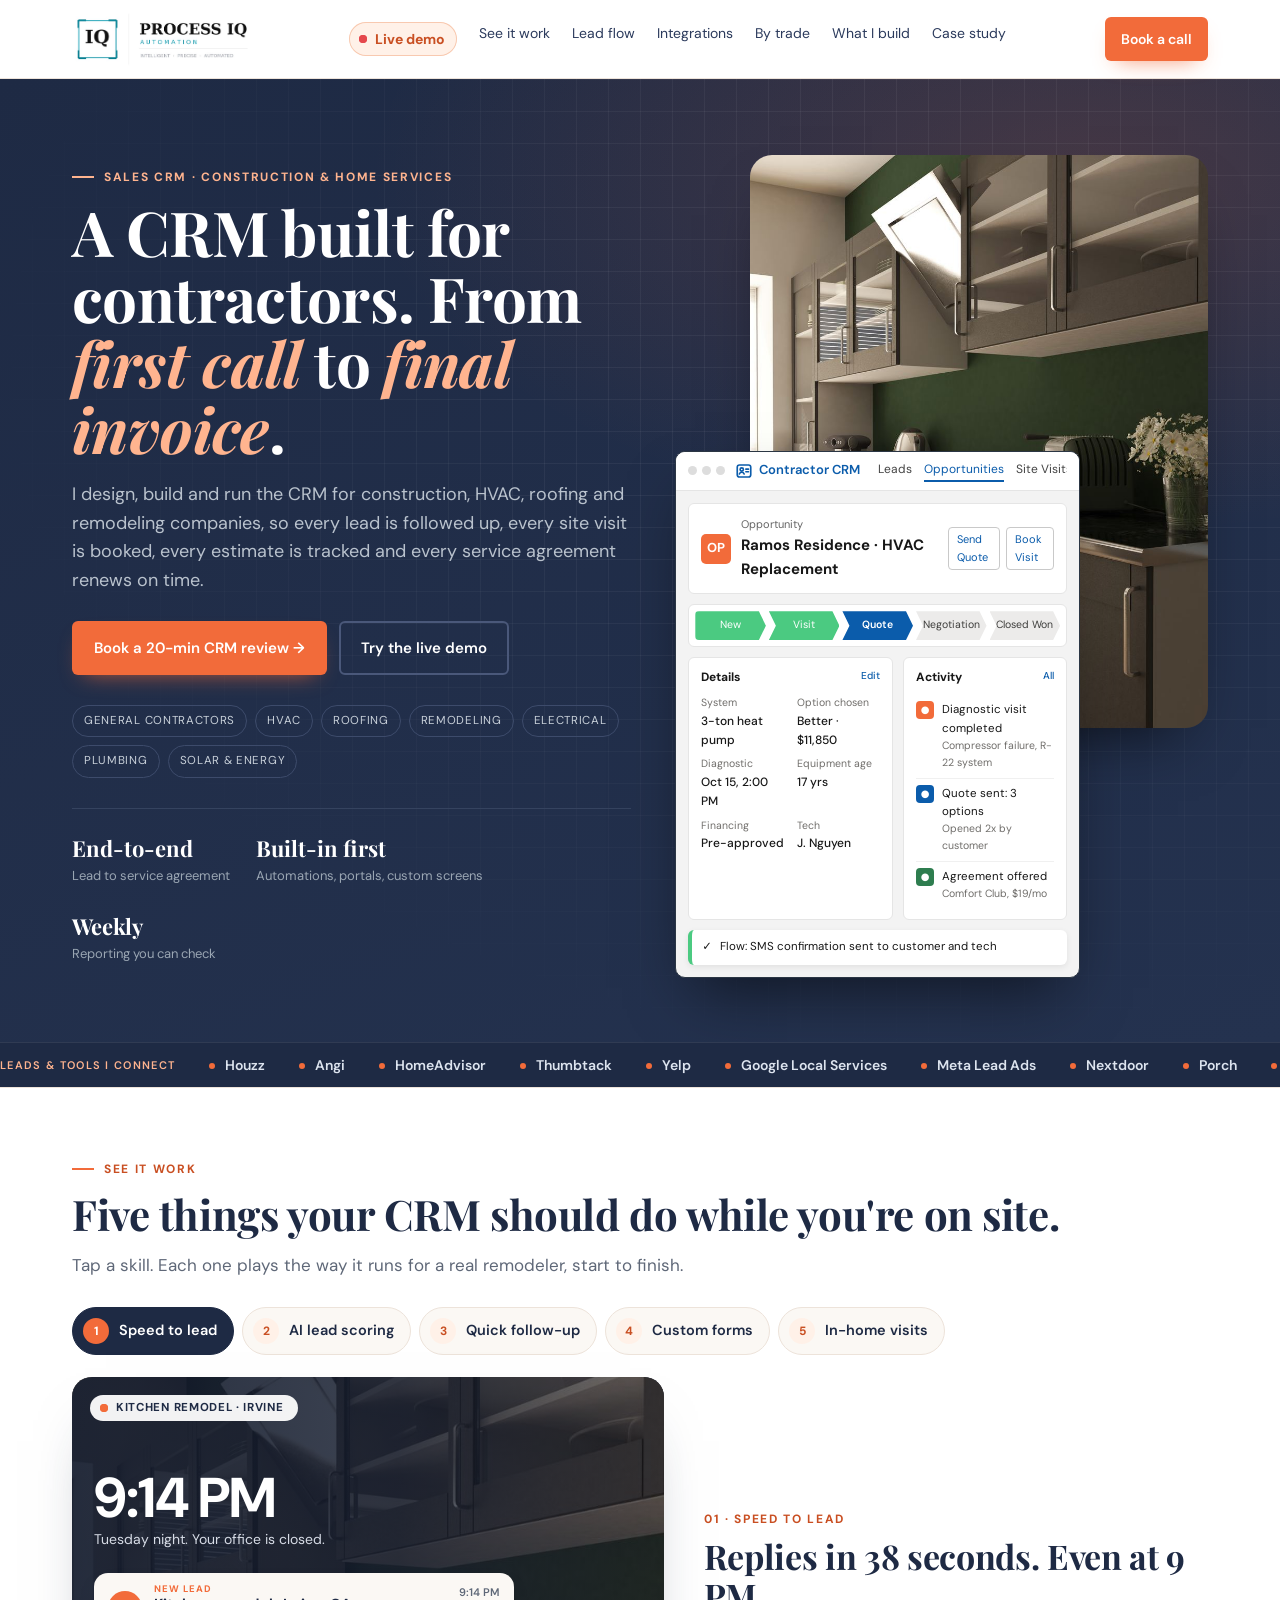
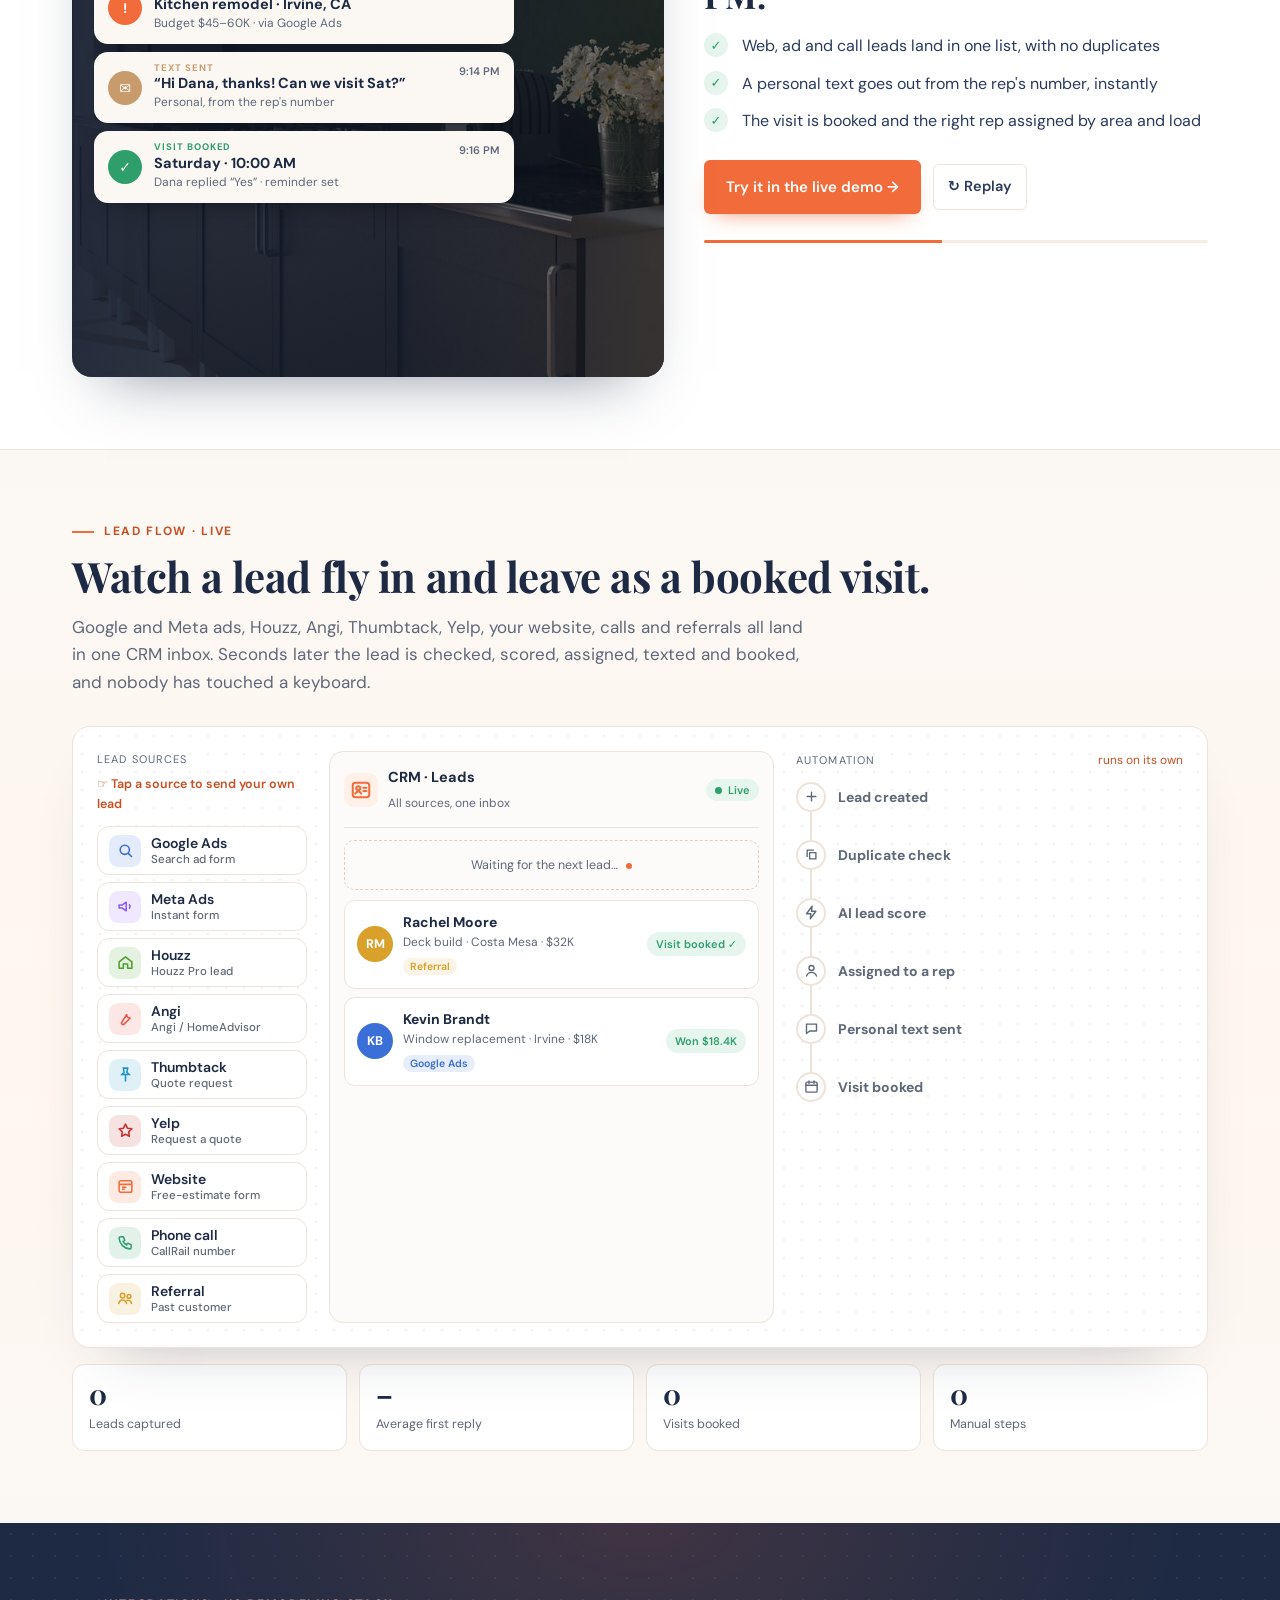
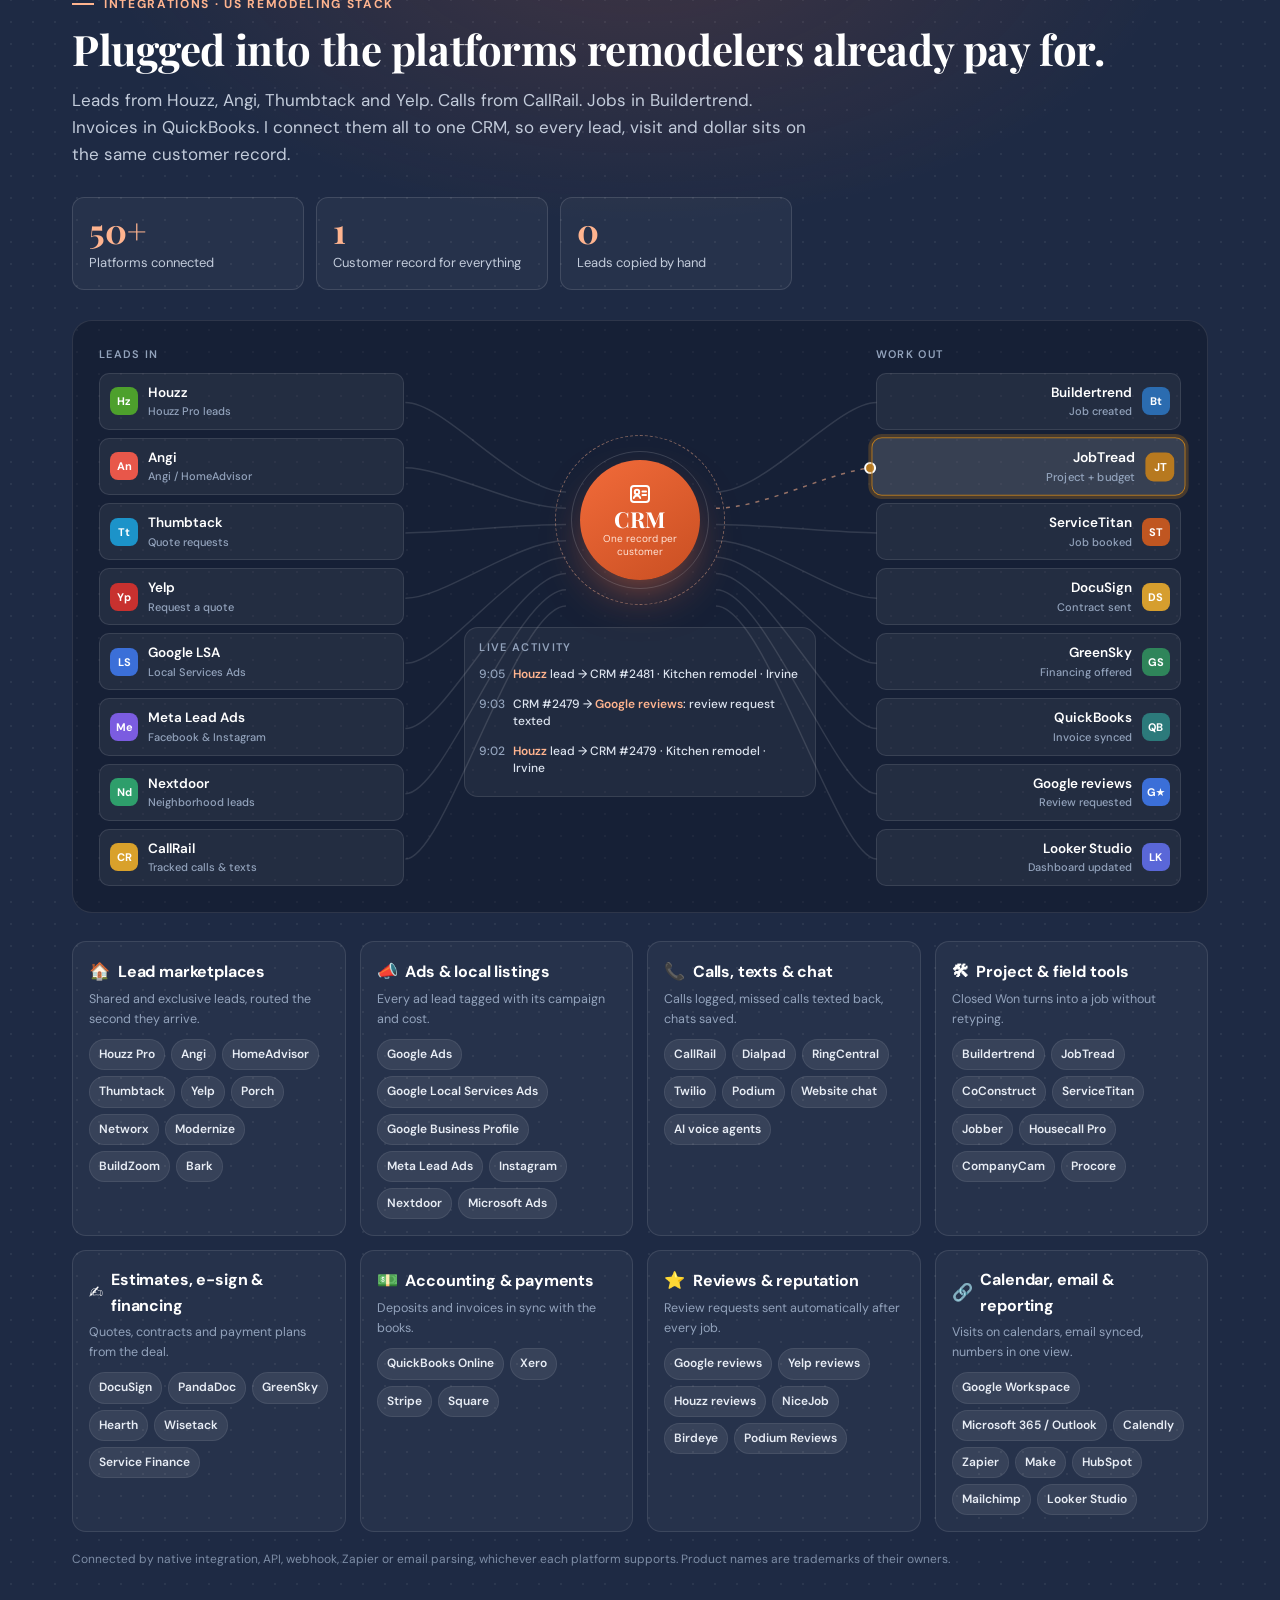
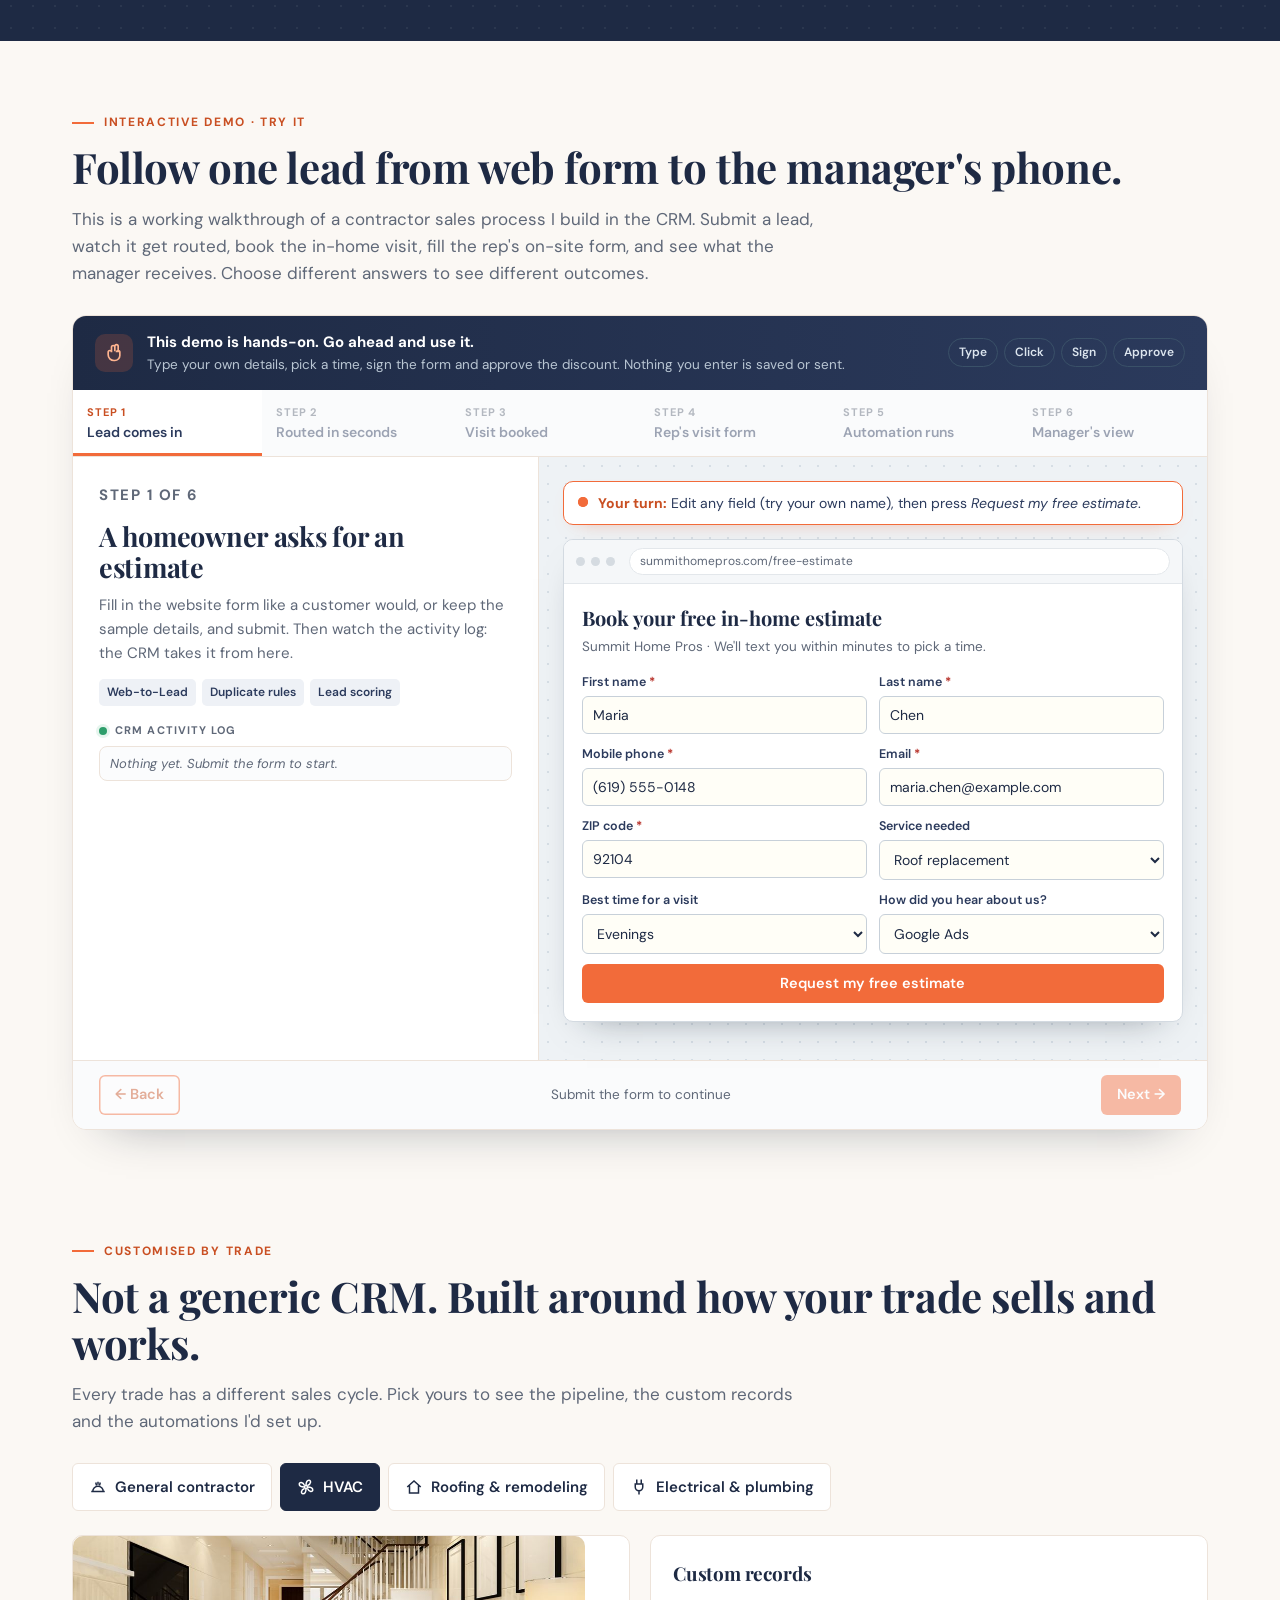
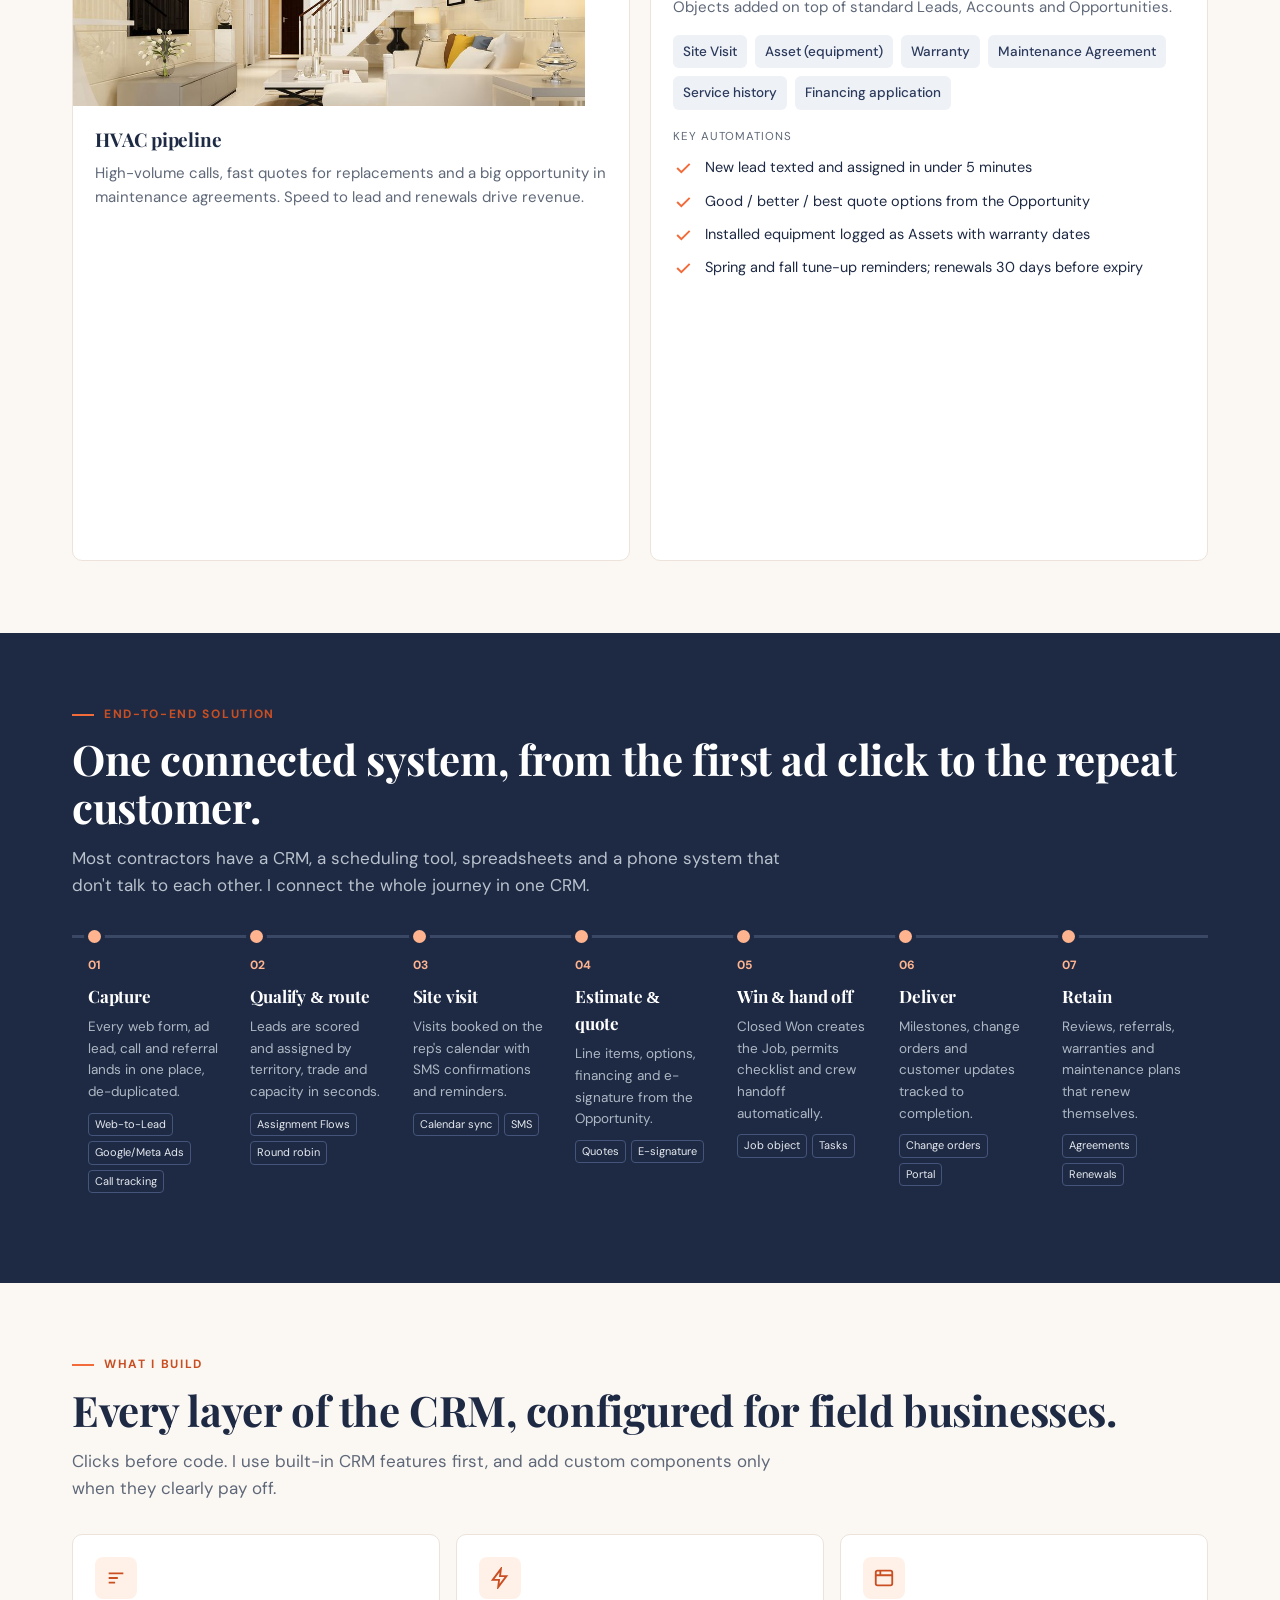
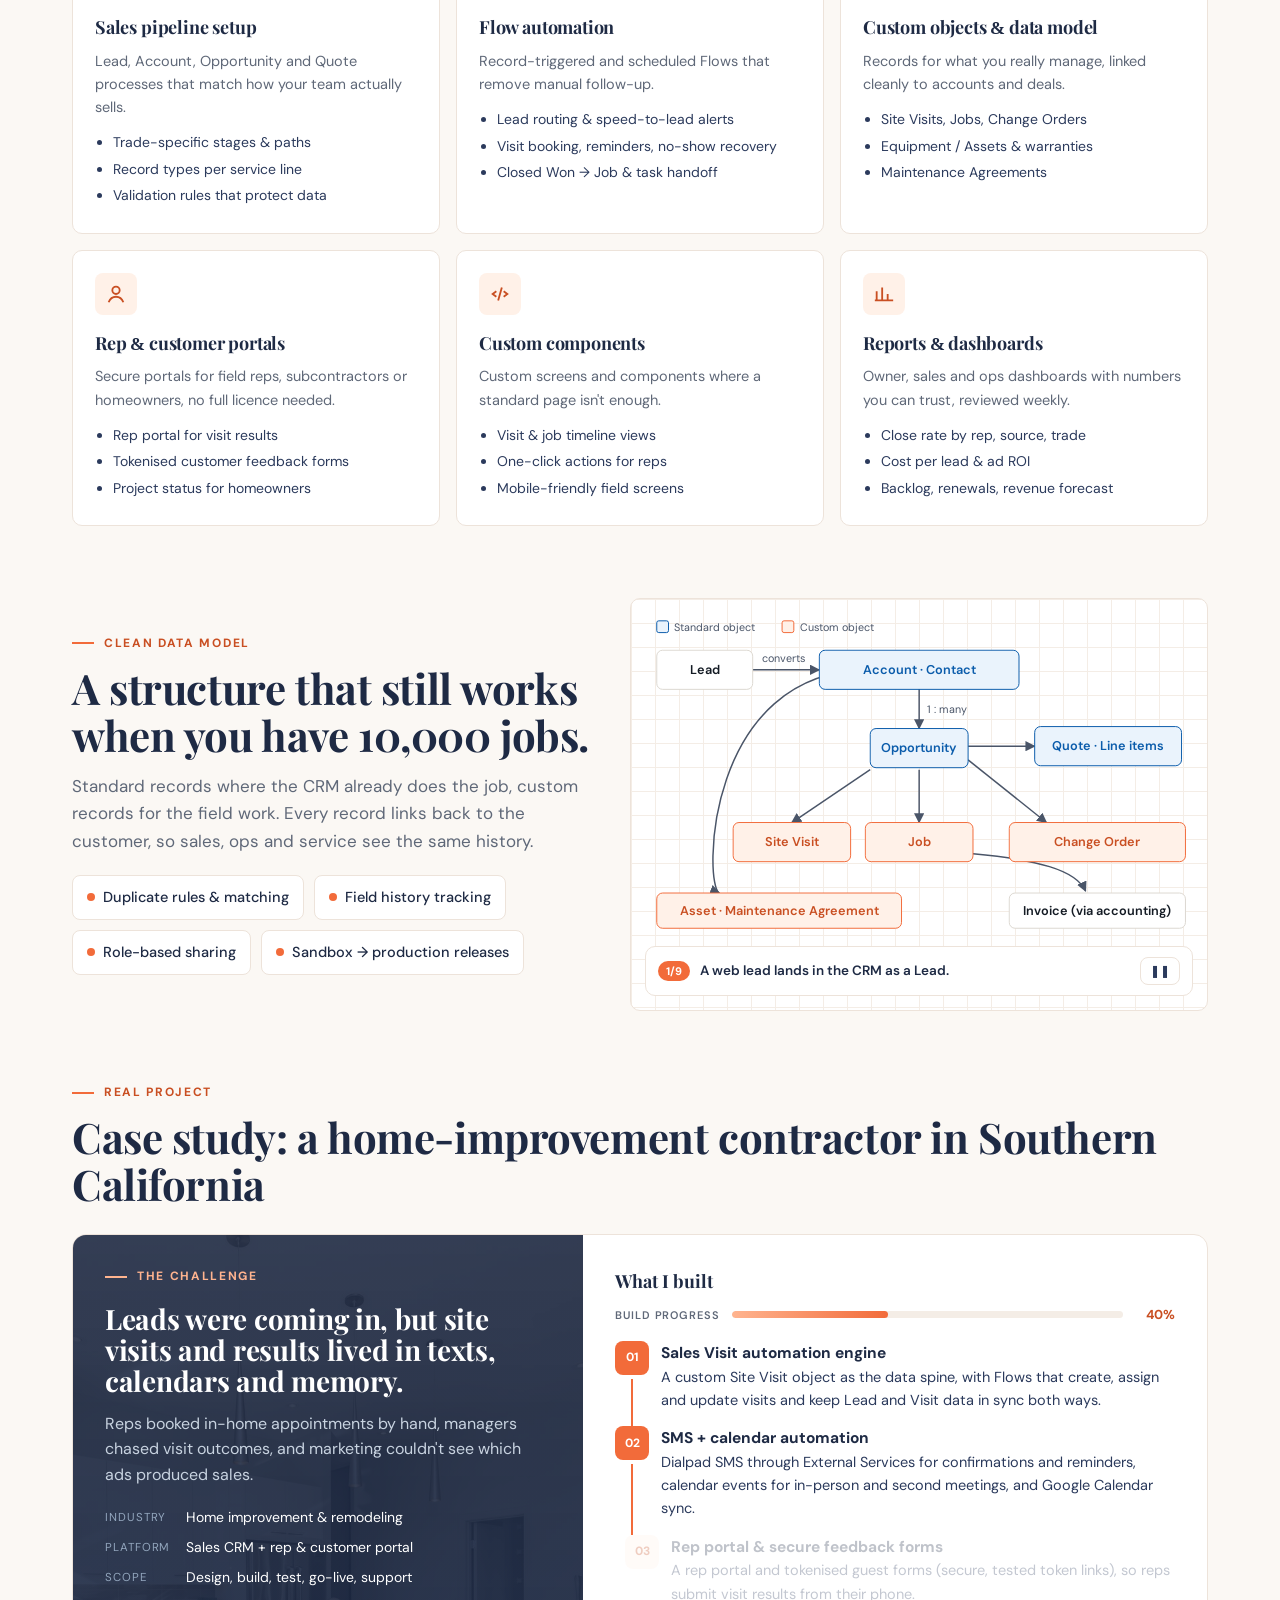
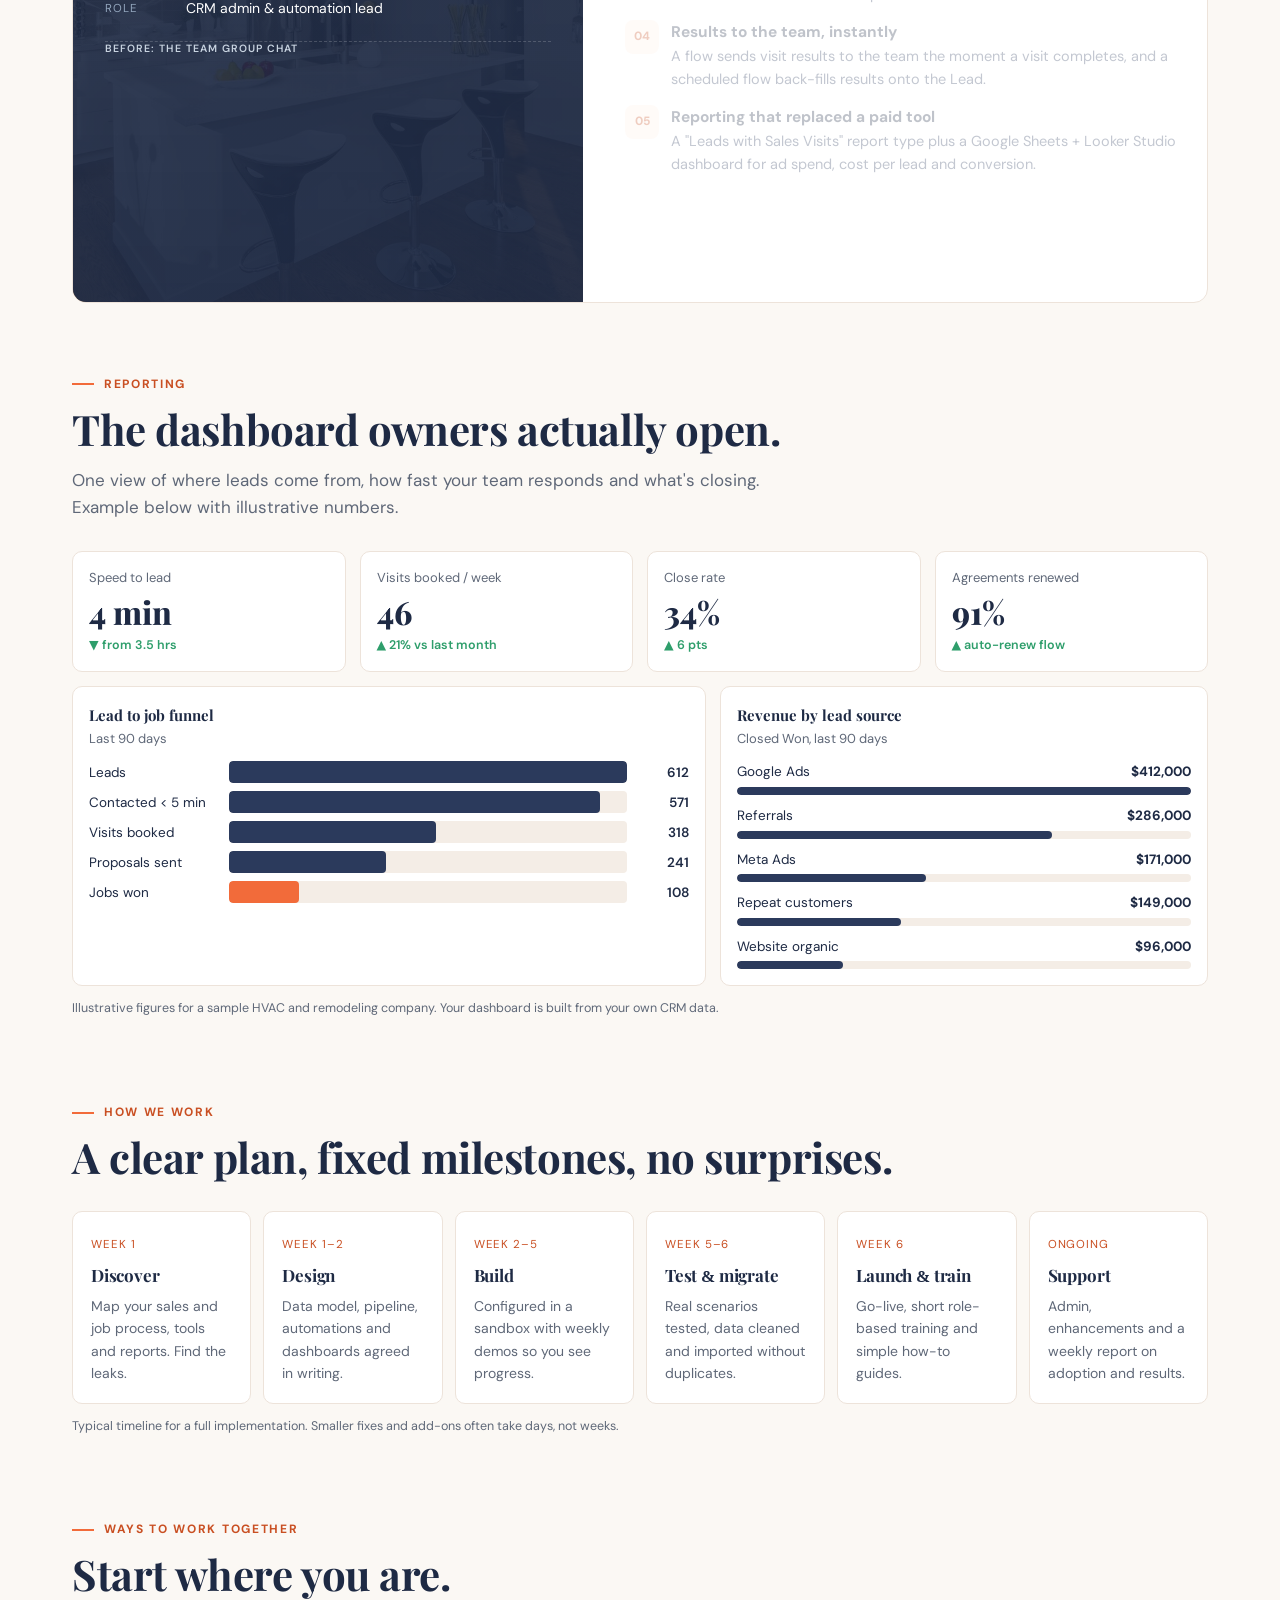
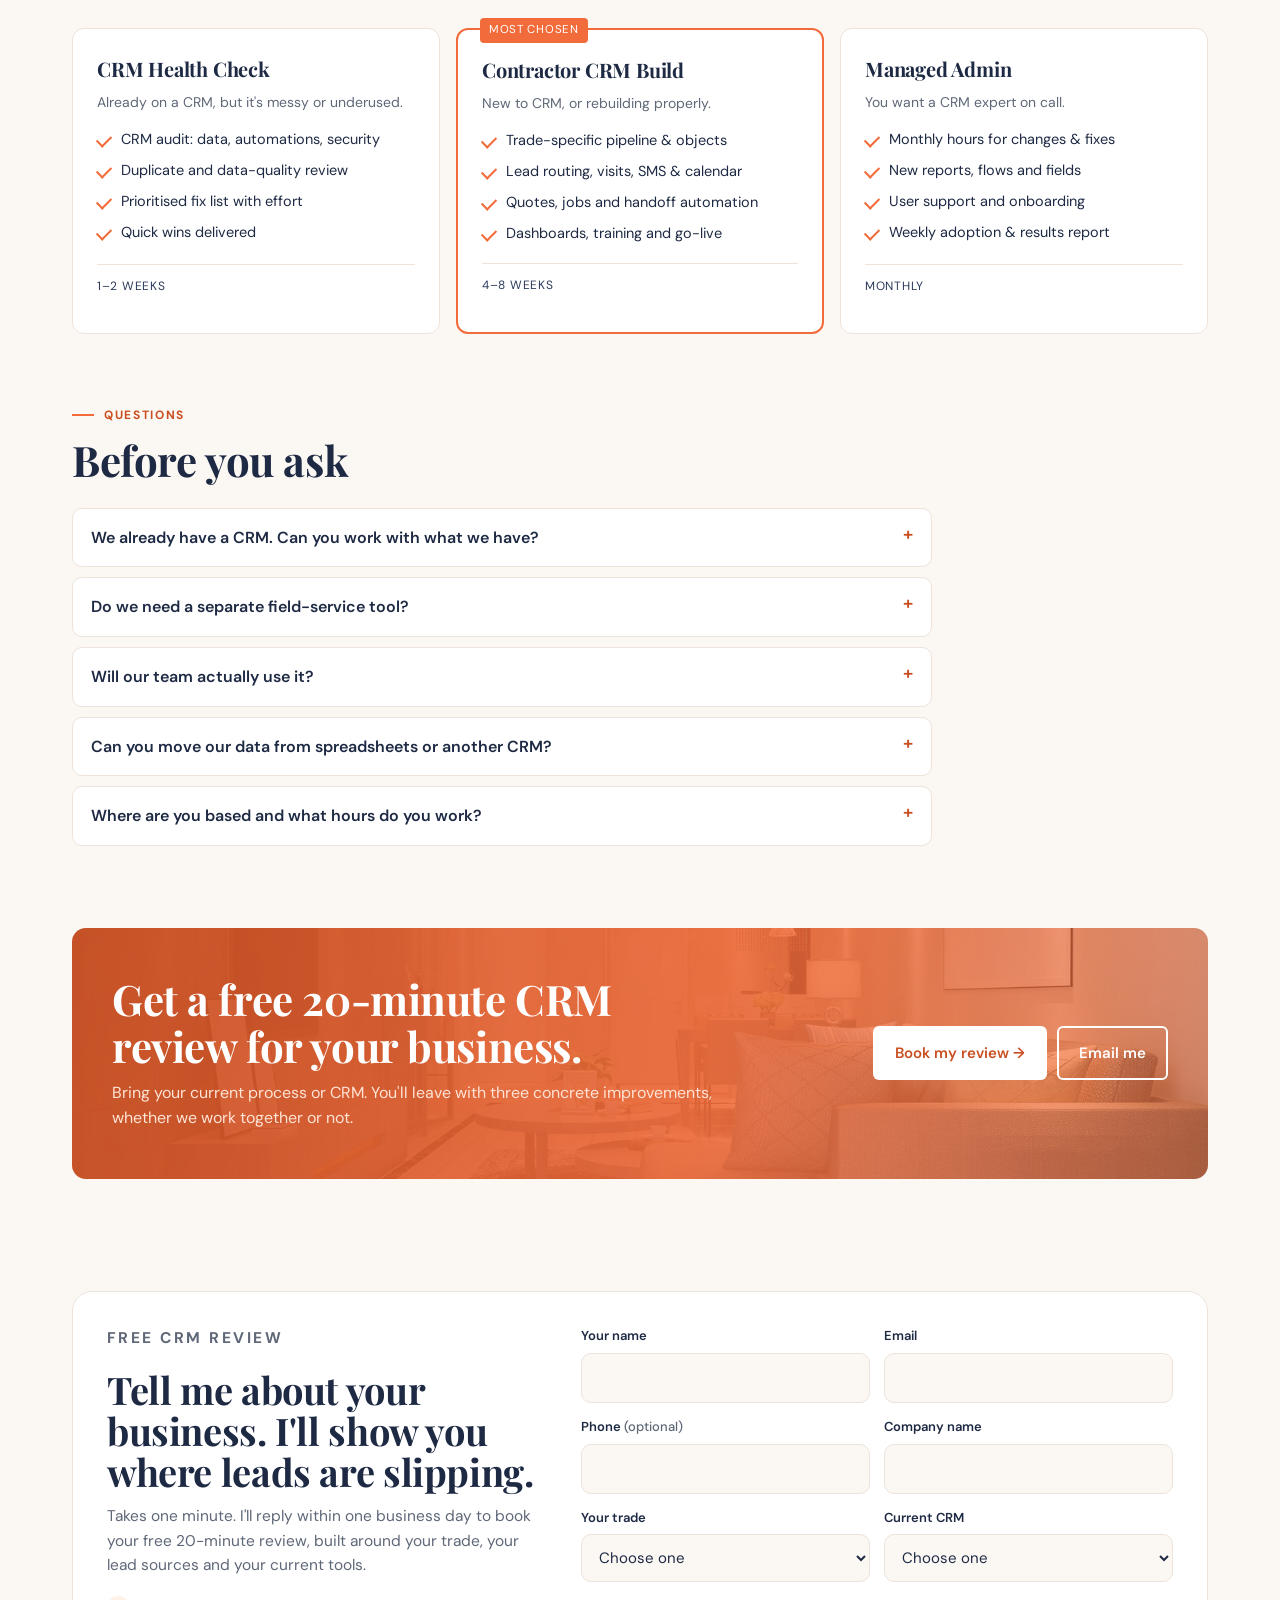
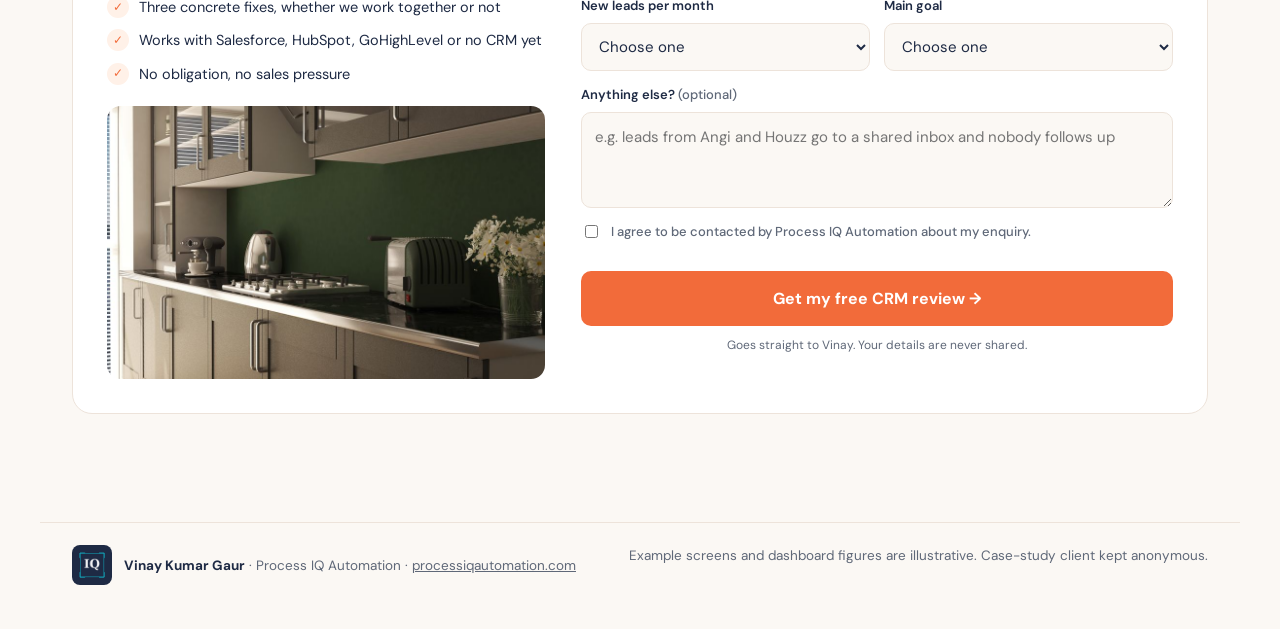
==== commit bc57ccff: "Add on-page enquiry form (saves to Google Sheet via Apps Script) Co-Authored-By: Claude Opus 5.5 <no" ====
--- a/index.html
+++ b/index.html
@@ -916,6 +916,45 @@
 @media (prefers-reduced-motion:reduce){.ig-orb>i,.ig-marq>div,.ig-svg path.ln.on{animation:none}}
 
 .nav nav a,.nav .btn{white-space:nowrap}
+.pq{--pq-card:var(--surface);--pq-line:var(--line);--pq-acc:var(--orange);--pq-acc-ink:#fff;--pq-soft:var(--orange-soft);--pq-ink:var(--ink);--pq-muted:var(--muted);--pq-field:var(--bg);--pq-display:var(--display);margin-top:0}
+/* ===== Enquiry form ===== */
+.pq{display:grid;grid-template-columns:minmax(0,.85fr) minmax(0,1.15fr);gap:36px;align-items:start;background:var(--pq-card);border:1px solid var(--pq-line);border-radius:20px;padding:34px;margin-top:40px;scroll-margin-top:90px}
+.pq-k{font-size:12px;font-weight:700;letter-spacing:.16em;text-transform:uppercase;color:var(--pq-acc);margin:0 0 10px}
+.pq h2{font-family:var(--pq-display);font-size:clamp(26px,3.2vw,38px);line-height:1.08;margin:0 0 12px;color:var(--pq-ink);letter-spacing:-.01em}
+.pq-copy>p{color:var(--pq-muted);margin:0 0 18px;font-size:15.5px}
+.pq-pts{list-style:none;margin:0 0 20px;padding:0;display:grid;gap:10px}
+.pq-pts li{display:flex;gap:10px;align-items:flex-start;font-size:14.5px;color:var(--pq-ink)}
+.pq-pts li::before{content:"✓";flex:none;width:22px;height:22px;border-radius:50%;display:grid;place-items:center;font-size:12px;font-weight:800;background:var(--pq-soft);color:var(--pq-acc)}
+.pq-img{border-radius:14px;overflow:hidden;aspect-ratio:16/10}
+.pq-img img{width:100%;height:100%;object-fit:cover;display:block}
+.pq-form{display:grid;grid-template-columns:1fr 1fr;gap:14px}
+.pq-form label{display:grid;gap:6px;font-size:13px;font-weight:600;color:var(--pq-ink)}
+.pq-form label.full{grid-column:1/-1}
+.pq-form label i{font-style:normal;font-weight:500;color:var(--pq-muted)}
+.pq-form input,.pq-form select,.pq-form textarea{font:inherit;font-size:15px;font-weight:400;padding:12px 13px;border:1.5px solid var(--pq-line);border-radius:10px;background:var(--pq-field);color:var(--pq-ink);width:100%;transition:border-color .2s,box-shadow .2s}
+.pq-form textarea{min-height:96px;resize:vertical}
+.pq-form input:focus,.pq-form select:focus,.pq-form textarea:focus{outline:0;border-color:var(--pq-acc);box-shadow:0 0 0 4px var(--pq-soft)}
+.pq-form .pq-err input,.pq-form .pq-err select,.pq-form input.pq-err{border-color:#C0392B}
+.pq-form .chk{display:flex;gap:10px;align-items:flex-start;font-weight:500;color:var(--pq-muted);font-size:13px}
+.pq-form .chk input{width:auto;margin-top:3px;accent-color:var(--pq-acc)}
+.pq-form .chk.pq-err{color:#C0392B}
+.pq-form button{grid-column:1/-1;border:0;border-radius:10px;padding:15px 20px;font:inherit;font-size:16px;font-weight:700;background:var(--pq-acc);color:var(--pq-acc-ink);cursor:pointer;transition:transform .2s,opacity .2s}
+.pq-form button:hover{transform:translateY(-1px)}
+.pq-form button:disabled{opacity:.6;cursor:wait}
+.pq-hp{position:absolute!important;left:-9999px;width:1px;height:1px;overflow:hidden}
+.pq-msg{grid-column:1/-1;margin:0;font-size:13.5px;min-height:0}
+.pq-msg.err{color:#C0392B}
+.pq-note{grid-column:1/-1;margin:-4px 0 0;font-size:12px;color:var(--pq-muted);text-align:center}
+.pq-thanks{display:none;grid-column:1/-1;text-align:center;padding:40px 10px}
+.pq-thanks i{display:grid;place-items:center;width:64px;height:64px;margin:0 auto 14px;border-radius:50%;background:var(--pq-soft);color:var(--pq-acc);font-style:normal;font-size:30px;animation:pqpop .5s cubic-bezier(.2,.9,.3,1.4)}
+.pq-thanks b{display:block;font-family:var(--pq-display);font-size:28px;color:var(--pq-ink);margin-bottom:6px}
+.pq-thanks span{color:var(--pq-muted)}
+@keyframes pqpop{from{transform:scale(.4);opacity:0}}
+.pq-form.pq-done{align-self:center}
+.pq-form.pq-done>*:not(.pq-thanks){display:none}
+.pq-form.pq-done .pq-thanks{display:block}
+@media (max-width:860px){.pq{grid-template-columns:minmax(0,1fr);padding:22px;gap:22px}.pq-img{display:none}}
+@media (max-width:520px){.pq-form{grid-template-columns:minmax(0,1fr)}}
 </style>
 </head>
 <body>
@@ -924,7 +963,7 @@
   <div class="wrap">
     <a class="brand" href="https://processiqautomation.com" aria-label="Process IQ Automation home"><img src="[data-uri]" alt="Process IQ Automation" width="171" height="56"></a>
     <nav aria-label="Sections"><a href="#demo" class="live"><i aria-hidden="true"></i>Live demo</a><a href="#skills">See it work</a><a href="#leadflow">Lead flow</a><a href="#integrations">Integrations</a><a href="#trades">By trade</a><a href="#build">What I build</a><a href="#case">Case study</a></nav>
-    <div class="r"><a href="#demo" class="live live-m"><i aria-hidden="true"></i>Live demo</a><a class="btn btn-o" href="https://processiqautomation.com/contact" target="_blank" rel="noopener">Book a call</a></div>
+    <div class="r"><a href="#demo" class="live live-m"><i aria-hidden="true"></i>Live demo</a><a class="btn btn-o" href="#enquire">Book a call</a></div>
   </div>
 </header>
 
@@ -934,7 +973,7 @@
       <p class="kicker">Sales CRM · Construction &amp; home services</p>
       <h1>A CRM built for contractors. From <em>first call</em> to <em>final invoice</em>.</h1>
       <p class="sub">I design, build and run the CRM for construction, HVAC, roofing and remodeling companies, so every lead is followed up, every site visit is booked, every estimate is tracked and every service agreement renews on time.</p>
-      <div class="ctas"><a class="btn btn-o" href="https://processiqautomation.com/contact" target="_blank" rel="noopener">Book a 20-min CRM review →</a><a class="btn btn-g" href="#demo">Try the live demo</a></div>
+      <div class="ctas"><a class="btn btn-o" href="#enquire">Book a 20-min CRM review →</a><a class="btn btn-g" href="#demo">Try the live demo</a></div>
       <div class="trades"><span>General contractors</span><span>HVAC</span><span>Roofing</span><span>Remodeling</span><span>Electrical</span><span>Plumbing</span><span>Solar &amp; energy</span></div>
       <div class="proof"><div><b>End-to-end</b>Lead to service agreement</div><div><b>Built-in first</b>Automations, portals, custom screens</div><div><b>Weekly</b>Reporting you can check</div></div>
     </div>
@@ -1263,8 +1302,42 @@
   <div class="wrap">
     <div class="cta">
       <div><h2>Get a free 20-minute CRM review for your business.</h2><p>Bring your current process or CRM. You'll leave with three concrete improvements, whether we work together or not.</p></div>
-      <div style="display:flex;gap:10px;flex-wrap:wrap"><a class="btn btn-w" href="https://processiqautomation.com/contact" target="_blank" rel="noopener">Book my review →</a><a class="btn btn-g" href="mailto:info@processiqautomation.com?subject=CRM%20for%20my%20contracting%20business">Email me</a></div>
-    </div>
+      <div style="display:flex;gap:10px;flex-wrap:wrap"><a class="btn btn-w" href="#enquire">Book my review →</a><a class="btn btn-g" href="mailto:info@processiqautomation.com?subject=CRM%20for%20my%20contracting%20business">Email me</a></div>
+    </div>
+  </div>
+</section>
+
+<section id="enquire" style="padding-top:0">
+  <div class="wrap">
+  <div class="pq">
+    <div class="pq-copy">
+      <p class="pq-k">Free CRM review</p>
+      <h2>Tell me about your business. I'll show you where leads are slipping.</h2>
+      <p>Takes one minute. I'll reply within one business day to book your free 20-minute review, built around your trade, your lead sources and your current tools.</p>
+      <ul class="pq-pts"><li>Three concrete fixes, whether we work together or not</li><li>Works with Salesforce, HubSpot, GoHighLevel or no CRM yet</li><li>No obligation, no sales pressure</li></ul>
+      <div class="pq-img"><img src="img/site/hero-kitchen.jpg" alt="Newly remodelled kitchen" loading="lazy"></div>
+    </div>
+    <form class="pq-form" id="pqForm" novalidate>
+      <input type="hidden" name="source" value="Home Remodelling Enquiry">
+      <input type="hidden" name="page"><input type="hidden" name="referrer">
+      <input type="hidden" name="utm_source"><input type="hidden" name="utm_medium"><input type="hidden" name="utm_campaign"><input type="hidden" name="utm_content">
+      <div class="pq-hp" aria-hidden="true"><label>Website<input name="website" tabindex="-1" autocomplete="off"></label></div>
+      <label>Your name<input name="name" autocomplete="name" required></label>
+      <label>Email<input name="email" type="email" autocomplete="email" required></label>
+      <label><span>Phone <i>(optional)</i></span><input name="phone" type="tel" autocomplete="tel"></label>
+      <label>Company name<input name="business" autocomplete="organization" required></label>
+      <label>Your trade<select name="business_type" required><option value="">Choose one</option><option>Home remodeling</option><option>General contractor</option><option>Kitchen &amp; bath</option><option>Roofing</option><option>HVAC</option><option>Electrical or plumbing</option><option>Windows, doors or siding</option><option>Other</option></select></label>
+      <label>Current CRM<select name="current_crm" required><option value="">Choose one</option><option>No CRM / spreadsheets</option><option>Salesforce</option><option>HubSpot</option><option>GoHighLevel</option><option>Buildertrend or JobTread</option><option>Other</option></select></label>
+      <label>New leads per month<select name="leads_per_month"><option value="">Choose one</option><option>Under 25</option><option>25–100</option><option>100–300</option><option>300+</option></select></label>
+      <label>Main goal<select name="interest"><option value="">Choose one</option><option>Faster lead follow-up</option><option>Book more in-home visits</option><option>Track which ads make money</option><option>Full CRM setup</option><option>Not sure yet</option></select></label>
+      <label class="full"><span>Anything else? <i>(optional)</i></span><textarea name="message" placeholder="e.g. leads from Angi and Houzz go to a shared inbox and nobody follows up"></textarea></label>
+      <label class="chk full"><input type="checkbox" name="consent" value="Yes" required>I agree to be contacted by Process IQ Automation about my enquiry.</label>
+      <p class="pq-msg" role="alert"></p>
+      <button type="submit">Get my free CRM review &rarr;</button>
+      <p class="pq-note">Goes straight to Vinay. Your details are never shared.</p>
+      <div class="pq-thanks" aria-live="polite"><i>&#10003;</i><b>Thanks!</b><span>Your request is in. I'll reply within one business day.</span></div>
+    </form>
+  </div>
   </div>
 </section>
 
@@ -1869,7 +1942,7 @@
    <table class="lb"><thead><tr><th>Rep</th><th>Visits</th><th>Sold</th><th>Revenue</th></tr></thead><tbody>${base.map(b=>`<tr class="${b.n===D.rep.n?"me":""}"><td>${b.n}</td><td>${b.v}</td><td>${b.s}</td><td>${money(b.r)}</td></tr>`).join("")}</tbody></table>
    <div class="attr">${ICO.chart}<span><b>${esc(D.lead.src)}</b> lead → ${oc}. Cost per lead and return on ad spend for ${esc(D.lead.src)} update on the marketing dashboard automatically.</span></div>
    <div class="attr">${ICO.check}<span>Total time from web form to a result on this screen: <b>no manual data entry</b>. Every step is in the record's history for coaching and audits.</span></div>
-   <div class="endcta"><button class="dbtn sec" id="again">↺ Try another outcome</button><a class="dbtn" href="https://processiqautomation.com/contact" target="_blank" rel="noopener" style="text-decoration:none">I want this for my team →</a></div>
+   <div class="endcta"><button class="dbtn sec" id="again">↺ Try another outcome</button><a class="dbtn" href="#enquire" style="text-decoration:none">I want this for my team →</a></div>
   </div></div>`;
   st.querySelectorAll("[data-a]").forEach(b=>b.onclick=()=>approve(b.dataset.a==="1"));
   $("again").onclick=()=>{
@@ -2243,6 +2316,41 @@
  if("IntersectionObserver" in window){const o=new IntersectionObserver(es=>{if(es[0].isIntersecting){o.disconnect();go();}},{threshold:.6});o.observe(b);}else go();});
 })();
 
+
+/* ===== Enquiry form → Google Sheet (Apps Script) ===== */
+(function(){
+const ENDPOINT=""; /* Apps Script web app URL goes here */
+const f=document.getElementById("pqForm");if(!f)return;
+const t0=Date.now();
+const q=new URLSearchParams(location.search);
+const set=(n,v)=>{const el=f.querySelector(`[name="${n}"]`);if(el)el.value=v||"";};
+["utm_source","utm_medium","utm_campaign","utm_content"].forEach(k=>set(k,q.get(k)));
+set("page",location.href.split("#")[0]);set("referrer",document.referrer);
+const msg=f.querySelector(".pq-msg"),btn=f.querySelector("button[type=submit]");
+f.addEventListener("input",e=>{const l=e.target.closest(".pq-err");if(l)l.classList.remove("pq-err");e.target.classList.remove("pq-err");});
+f.addEventListener("submit",async e=>{
+ e.preventDefault();msg.className="pq-msg";msg.textContent="";
+ const bad=[...f.querySelectorAll("[required]")].filter(el=>el.type==="checkbox"?!el.checked:!el.value.trim()||(el.type==="email"&&!/^[^\s@]+@[^\s@]+\.[^\s@]+$/.test(el.value)));
+ f.querySelectorAll(".pq-err").forEach(el=>el.classList.remove("pq-err"));
+ if(bad.length){bad.forEach(el=>(el.closest("label")||el).classList.add("pq-err"));msg.className="pq-msg err";msg.textContent="Please fill in the highlighted fields.";bad[0].focus();return;}
+ if(f.website.value||Date.now()-t0<2500){msg.className="pq-msg ok";msg.textContent="Thanks!";return;}
+ const data=new URLSearchParams(new FormData(f));
+ btn.disabled=true;const old=btn.innerHTML;btn.innerHTML="Sending…";
+ try{
+  if(!ENDPOINT){
+   const body=[...data].filter(([k,v])=>v&&!["website","page","referrer"].includes(k)).map(([k,v])=>`${k}: ${v}`).join("\n");
+   location.href=`mailto:info@processiqautomation.com?subject=${encodeURIComponent(data.get("source")+" · "+data.get("name"))}&body=${encodeURIComponent(body)}`;
+  }else{
+   await fetch(ENDPOINT,{method:"POST",mode:"no-cors",body:data});
+  }
+  f.classList.add("pq-done");
+  f.querySelector(".pq-thanks b").textContent=`Thanks, ${data.get("name").split(" ")[0]}!`;
+ }catch(err){
+  msg.className="pq-msg err";msg.textContent="Something went wrong. Please email info@processiqautomation.com.";
+ }finally{btn.disabled=false;btn.innerHTML=old;}
+});
+})();
+
 </script>
 </body>
 </html>
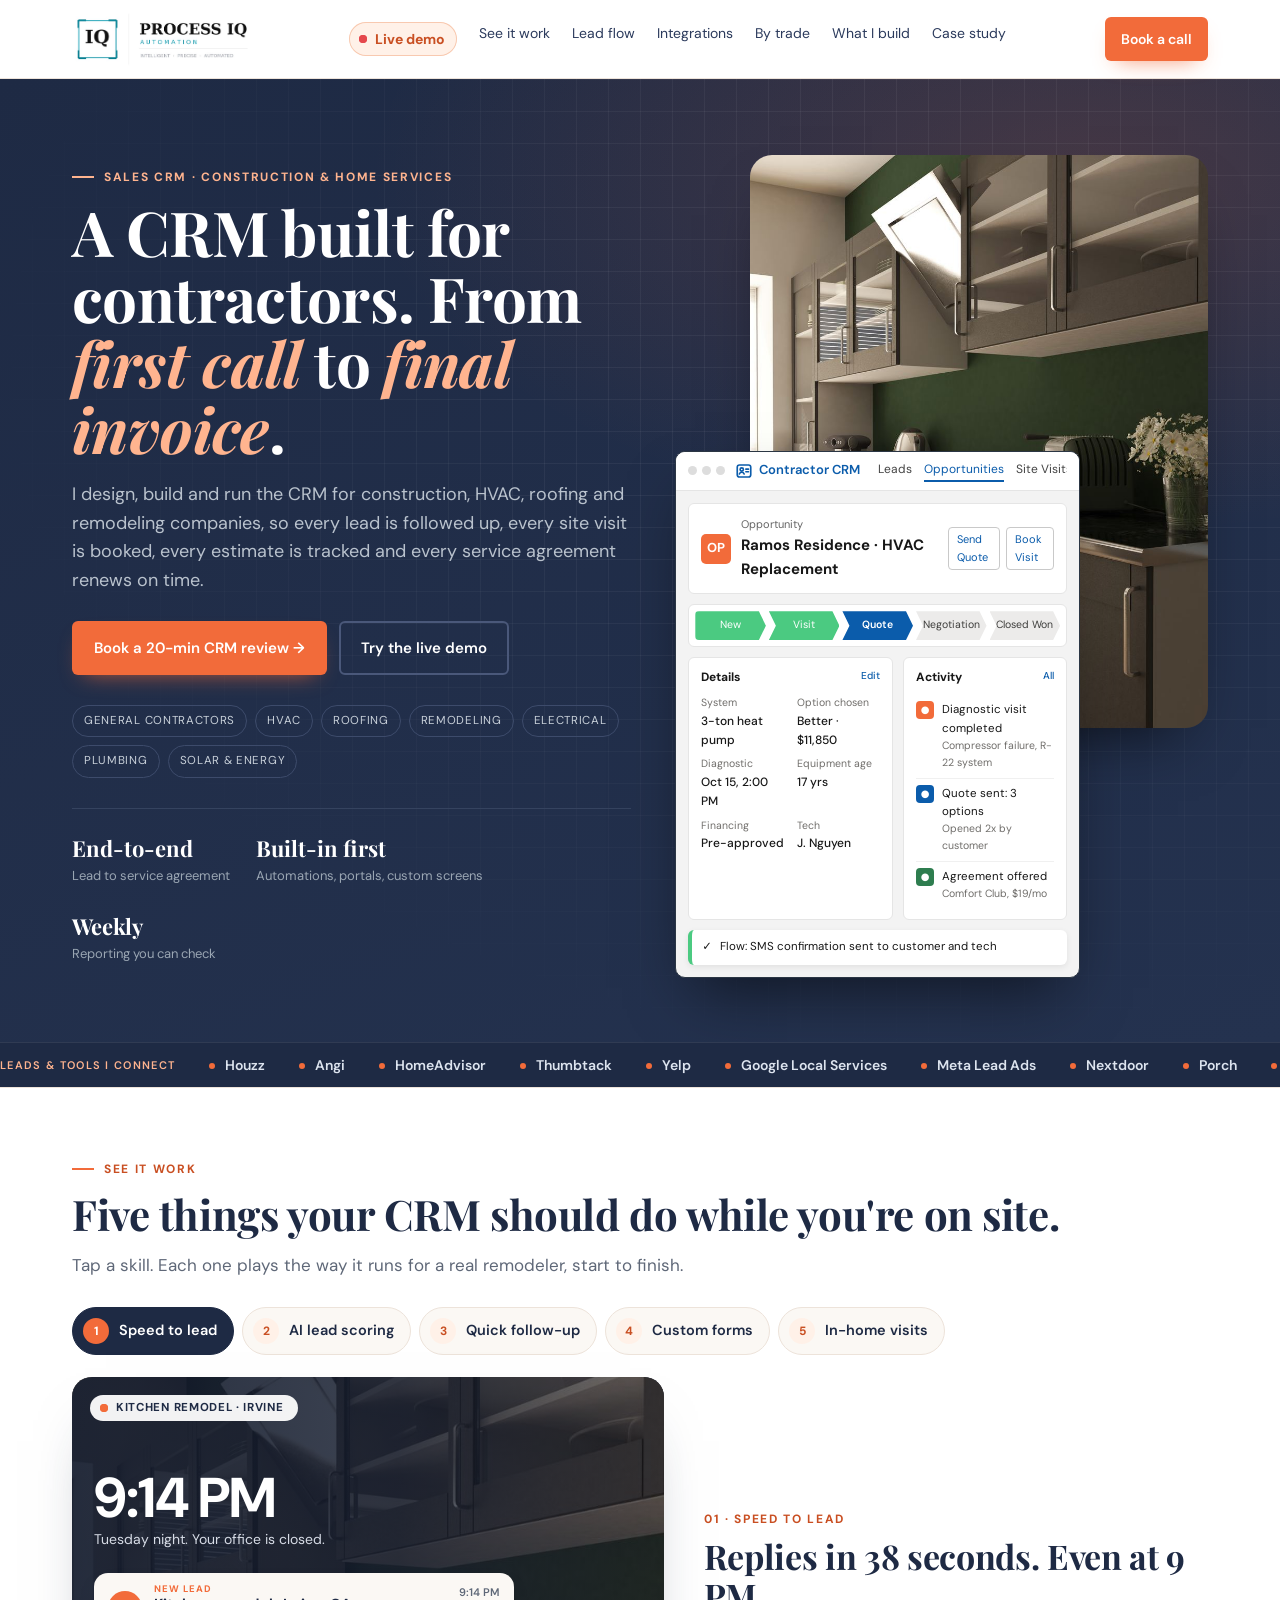
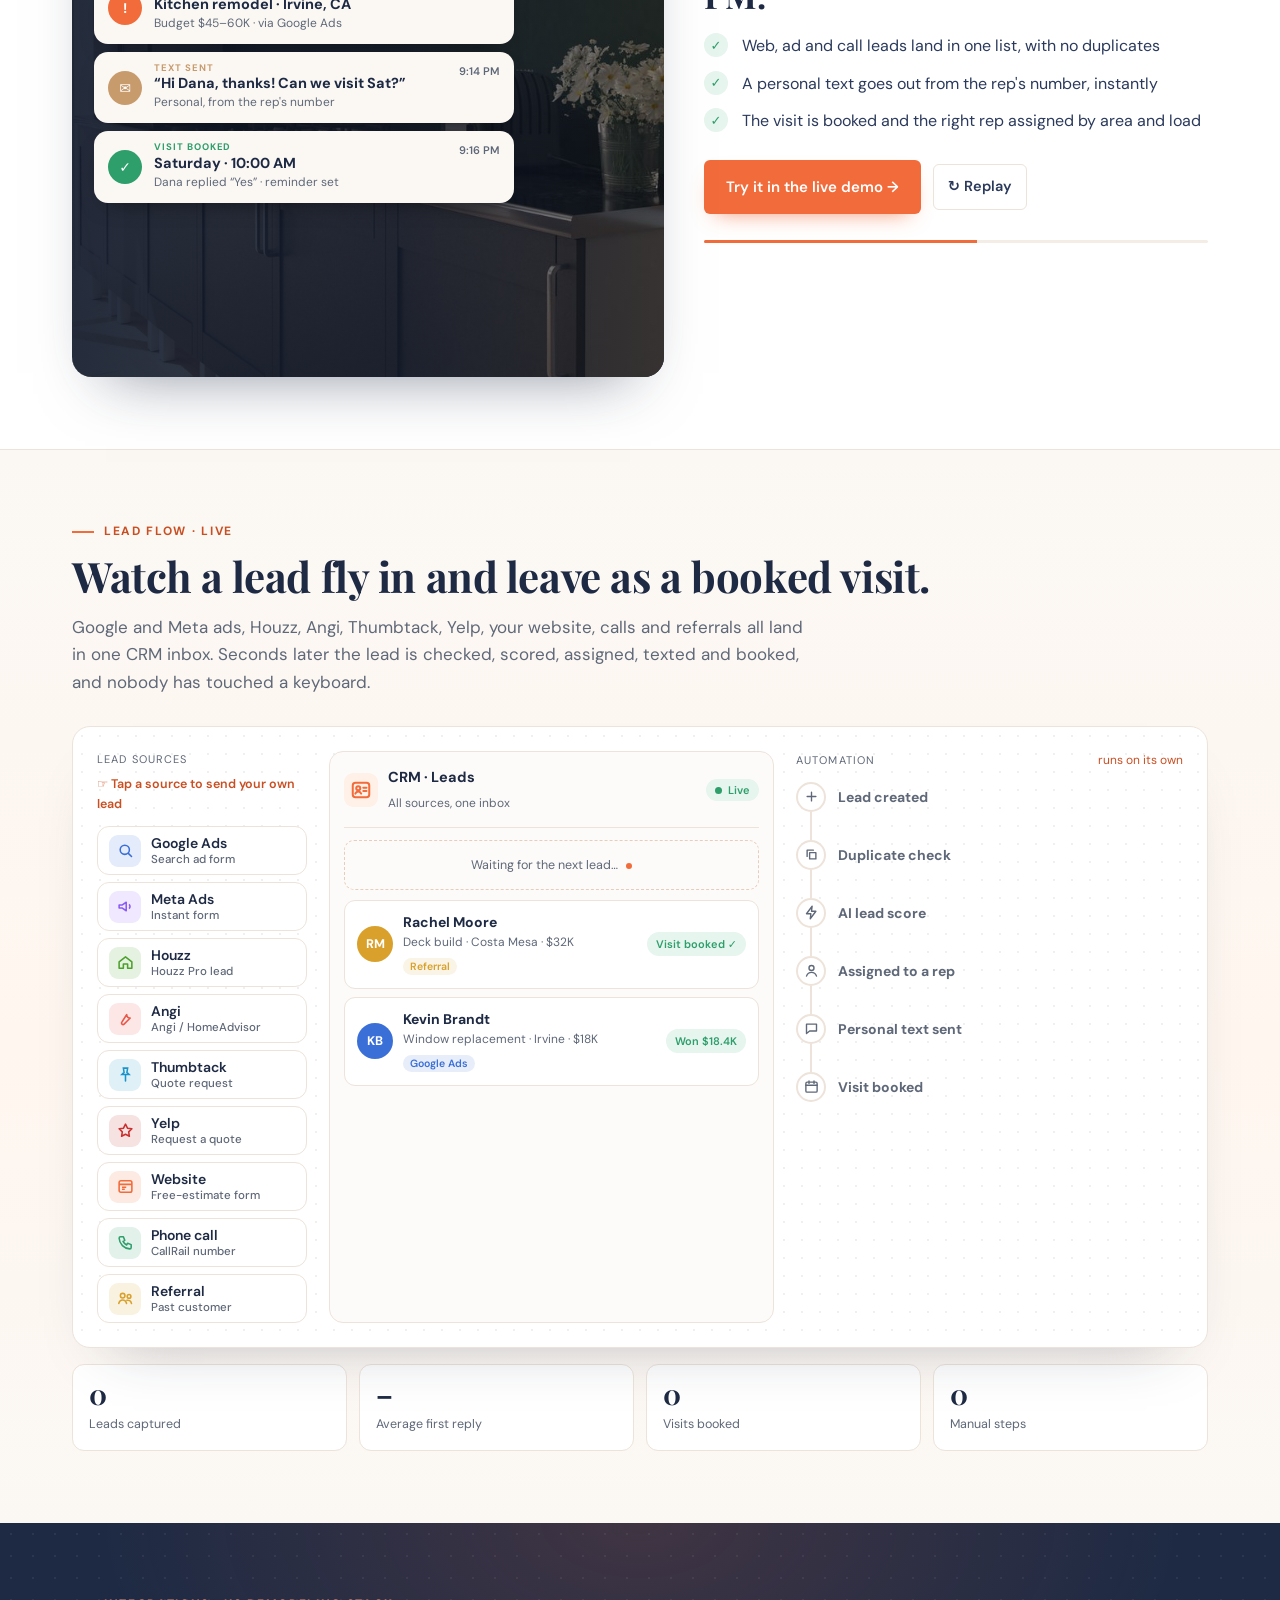
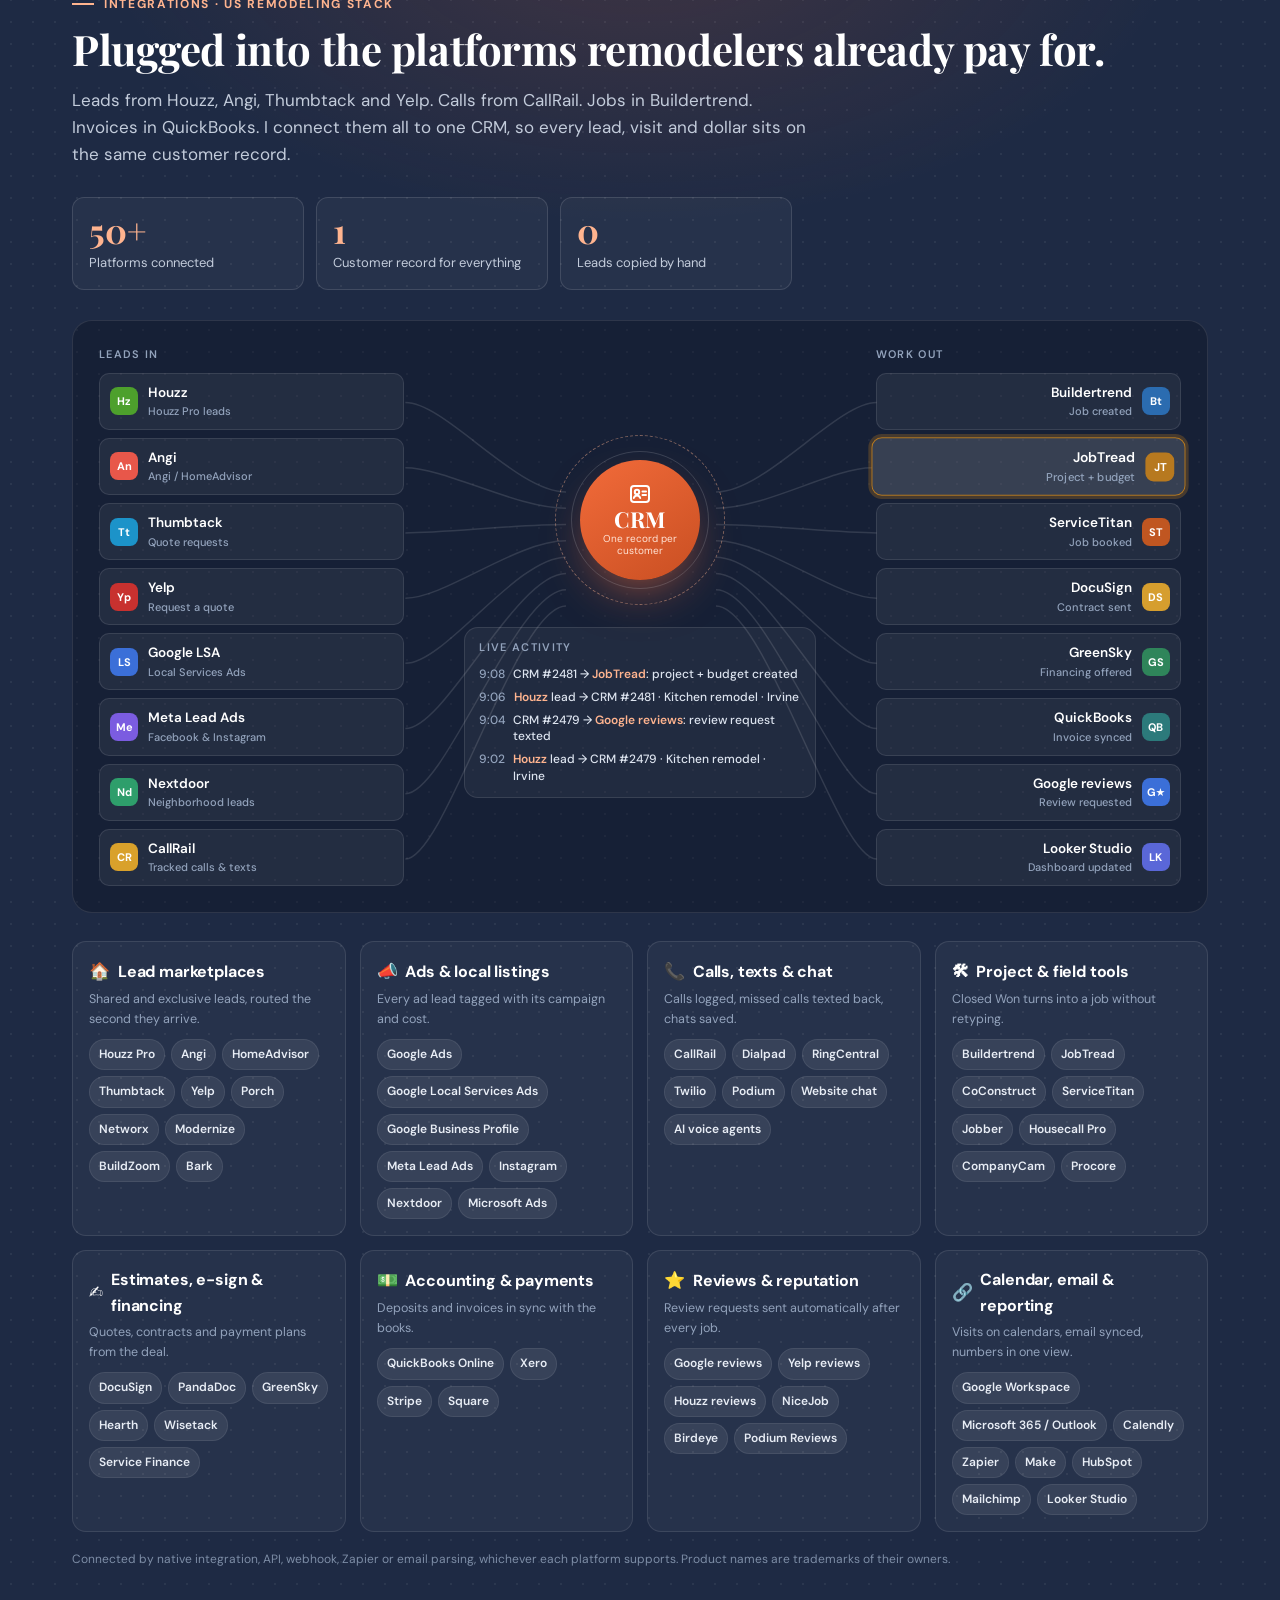
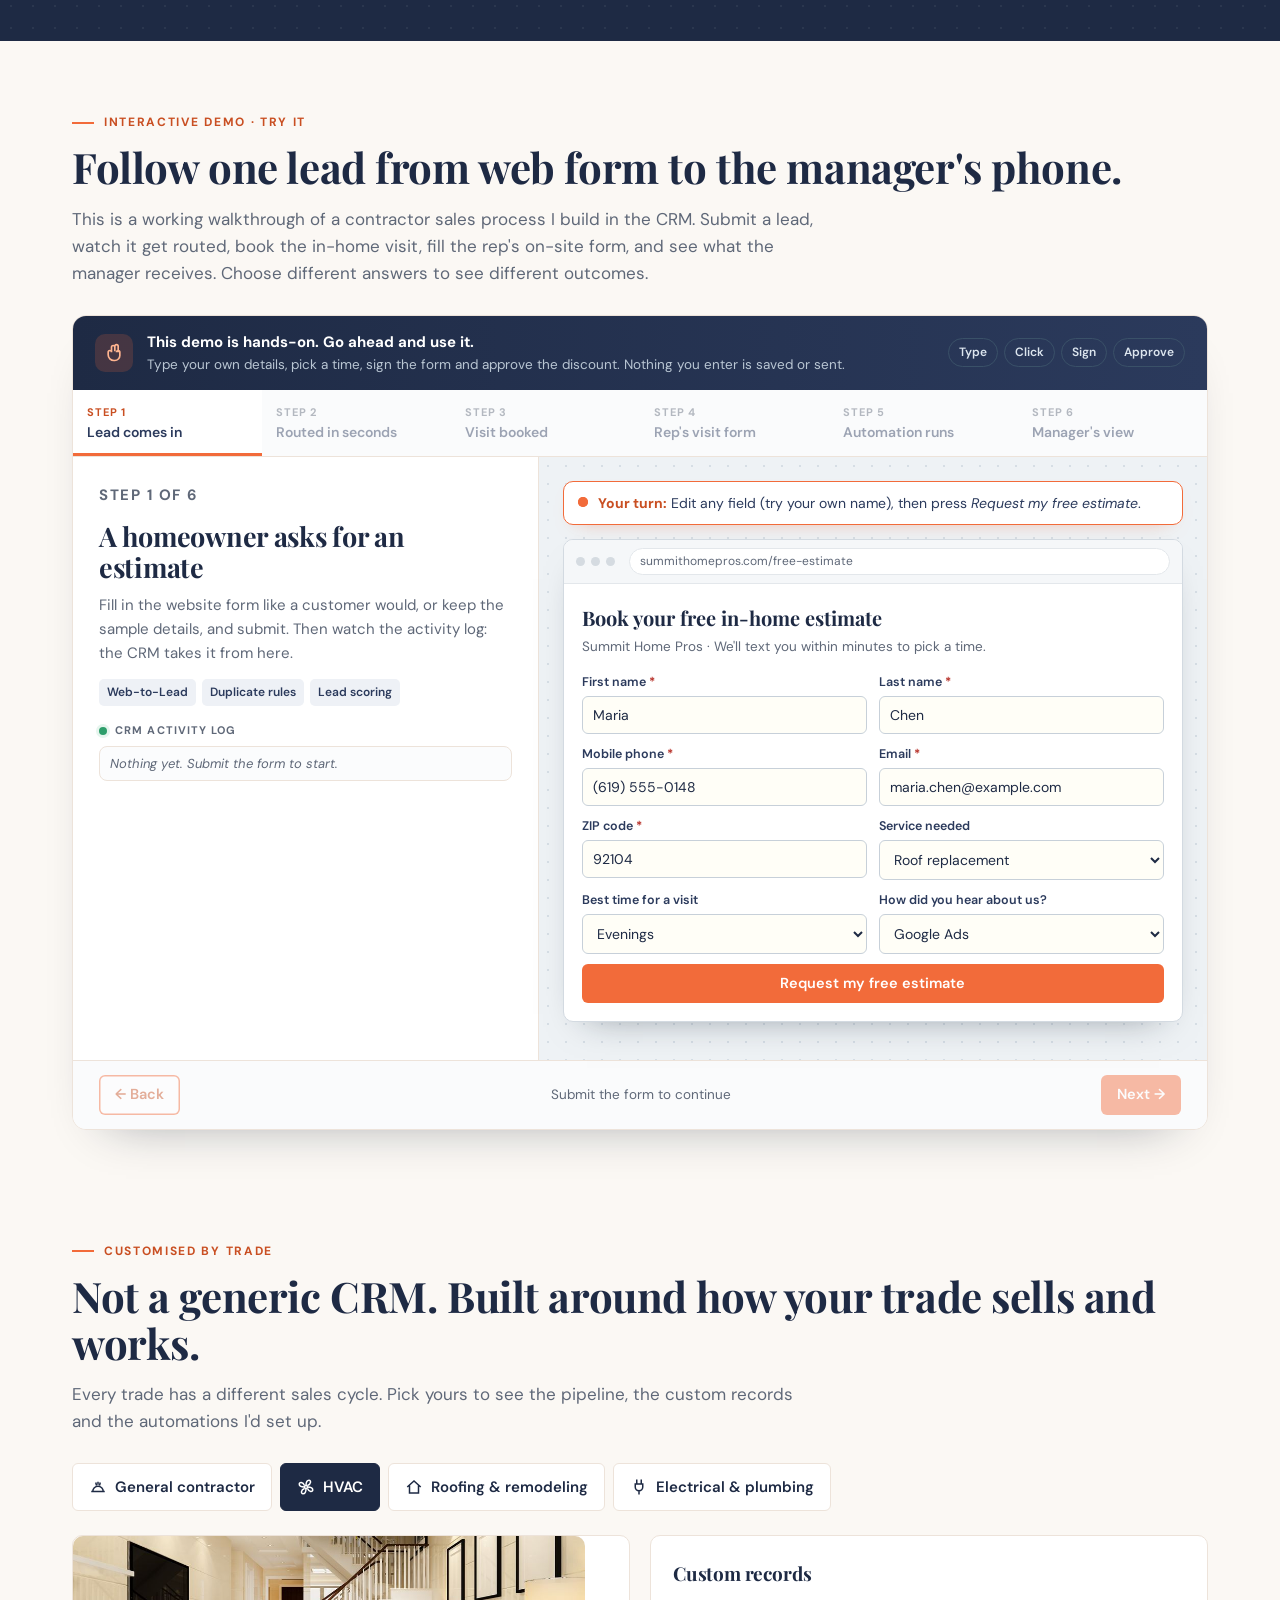
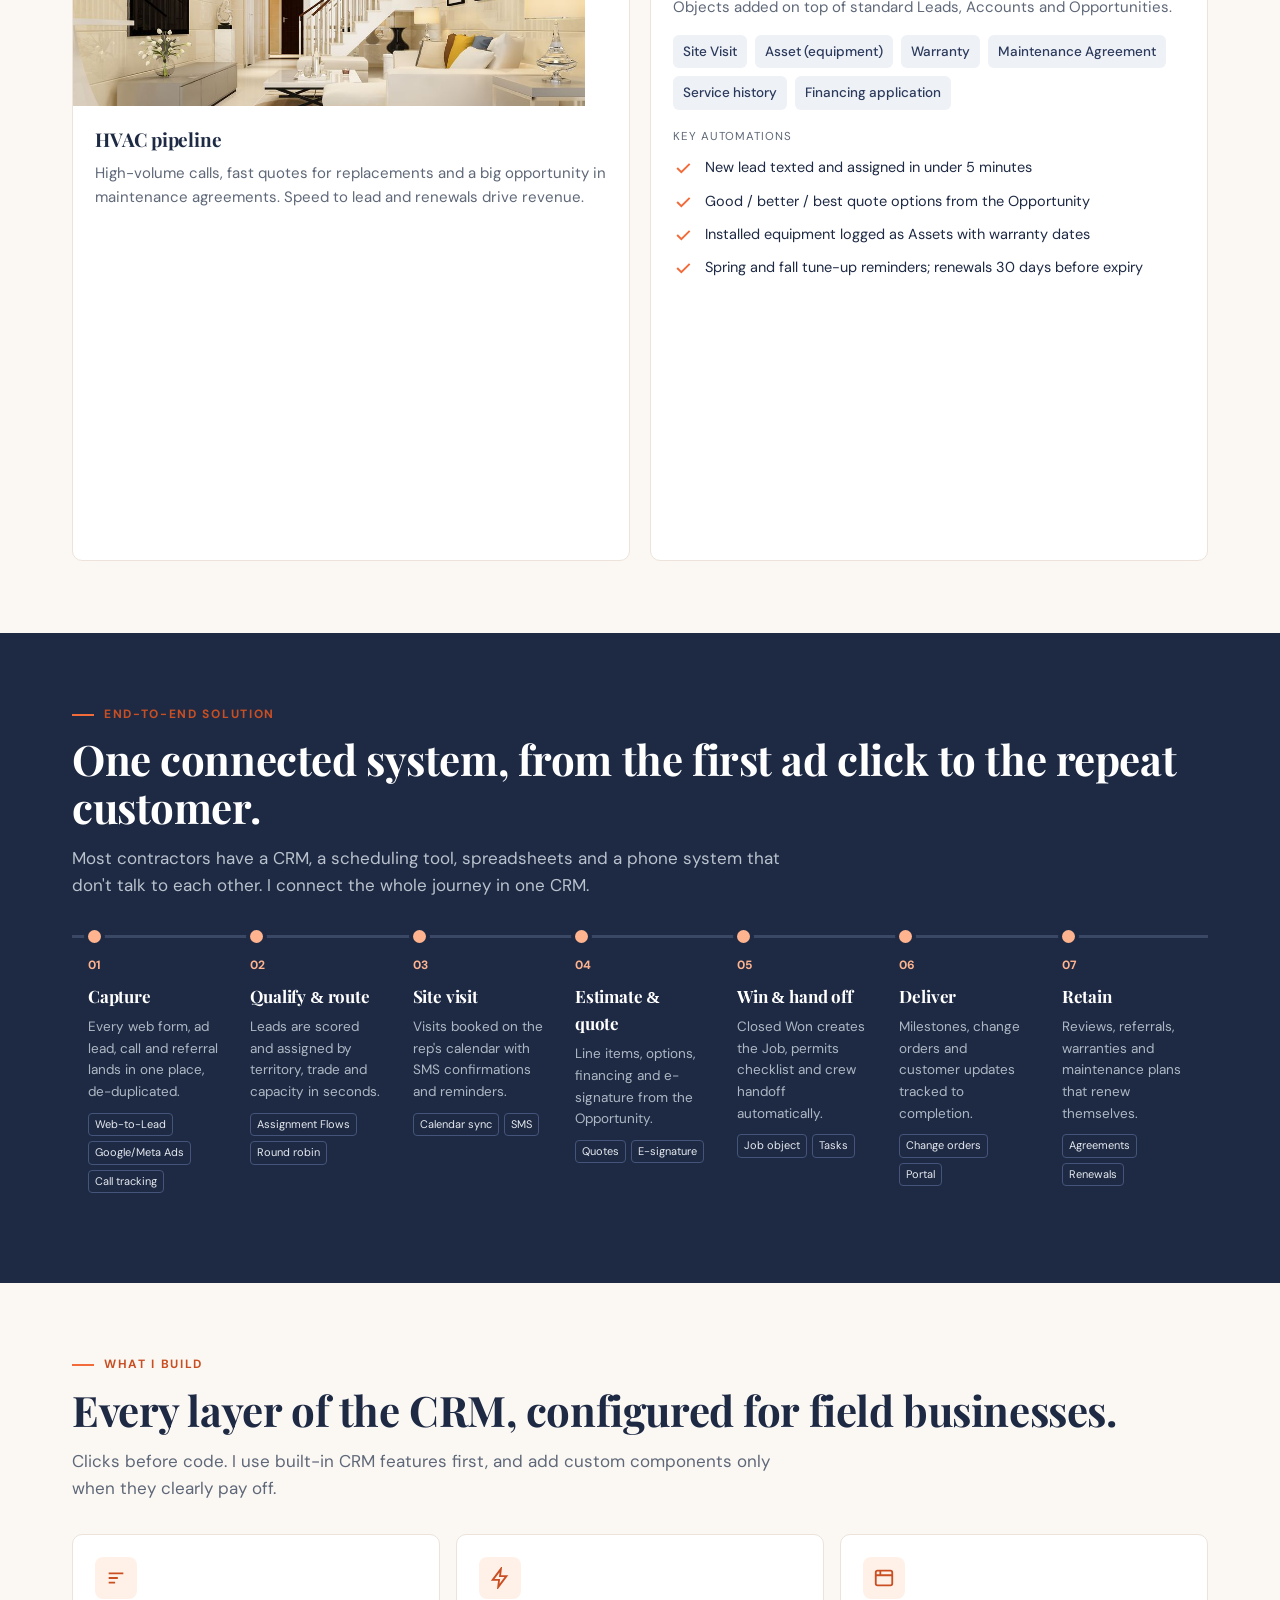
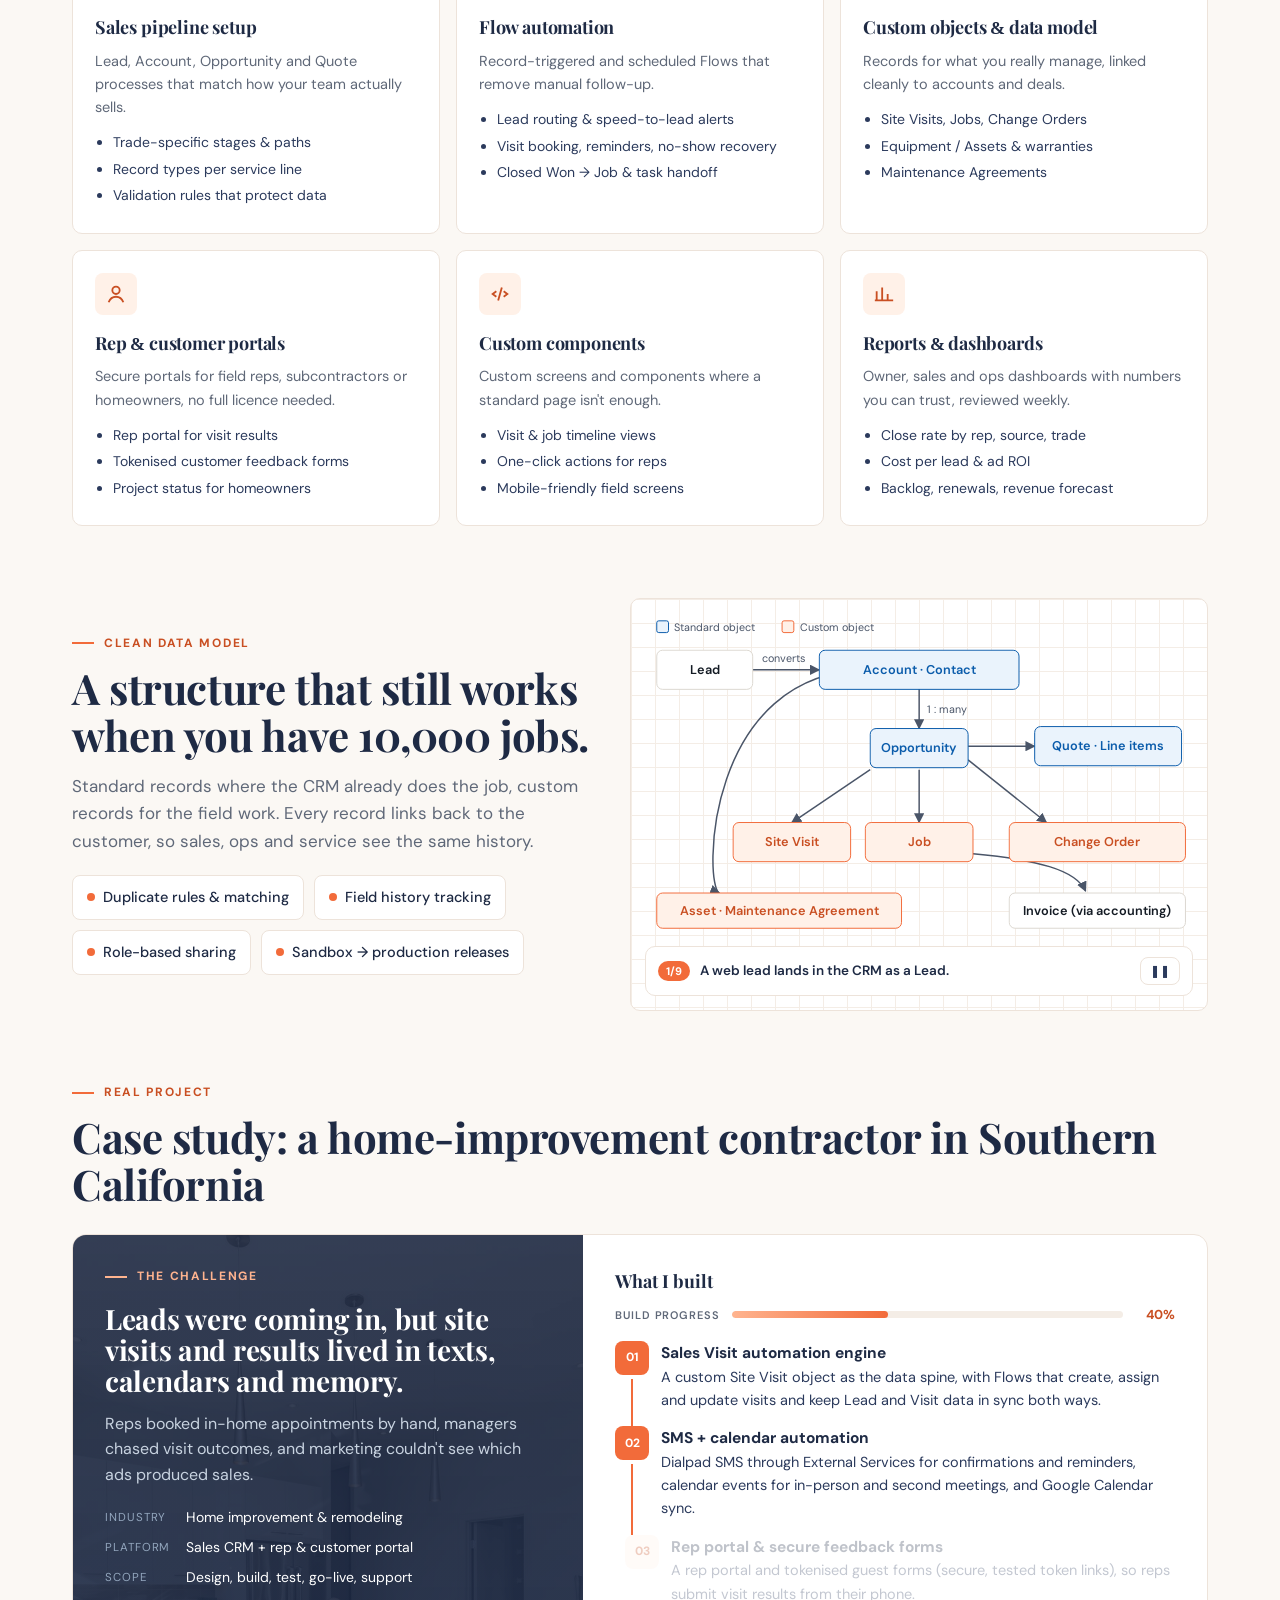
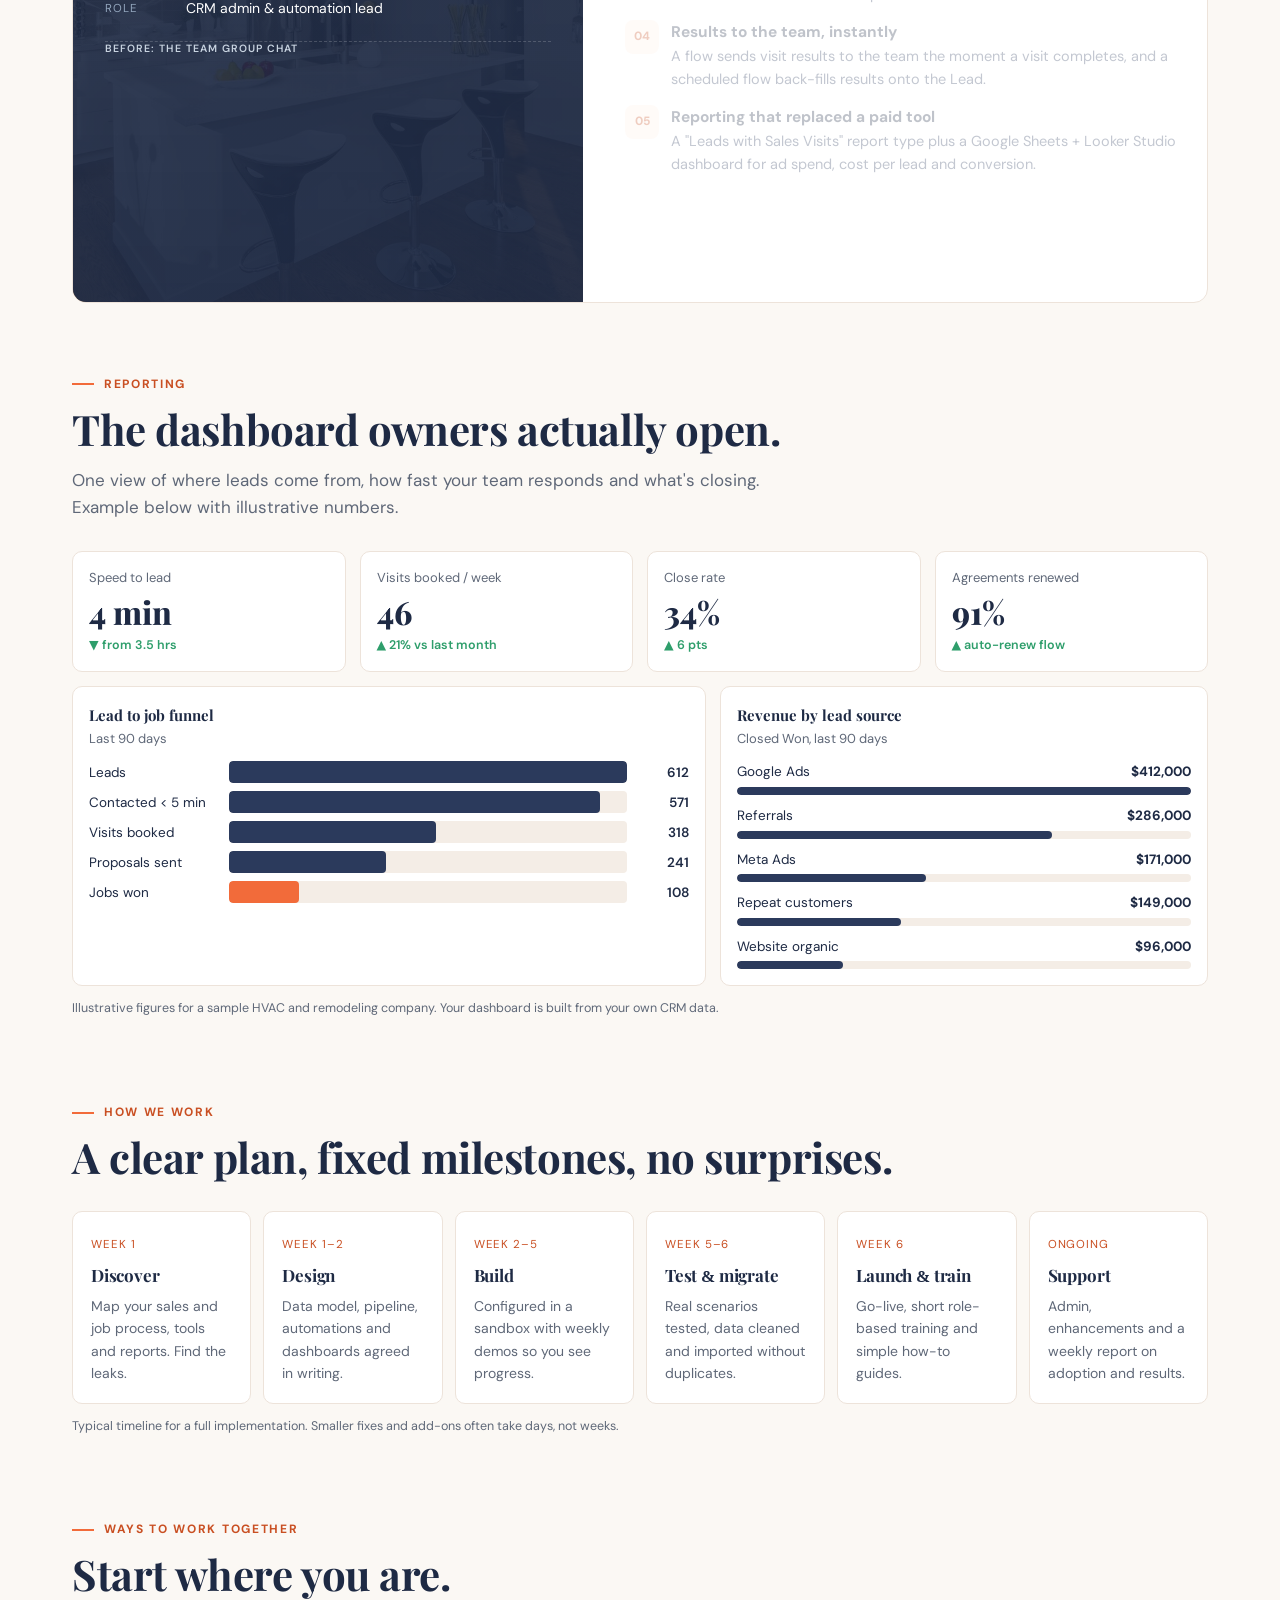
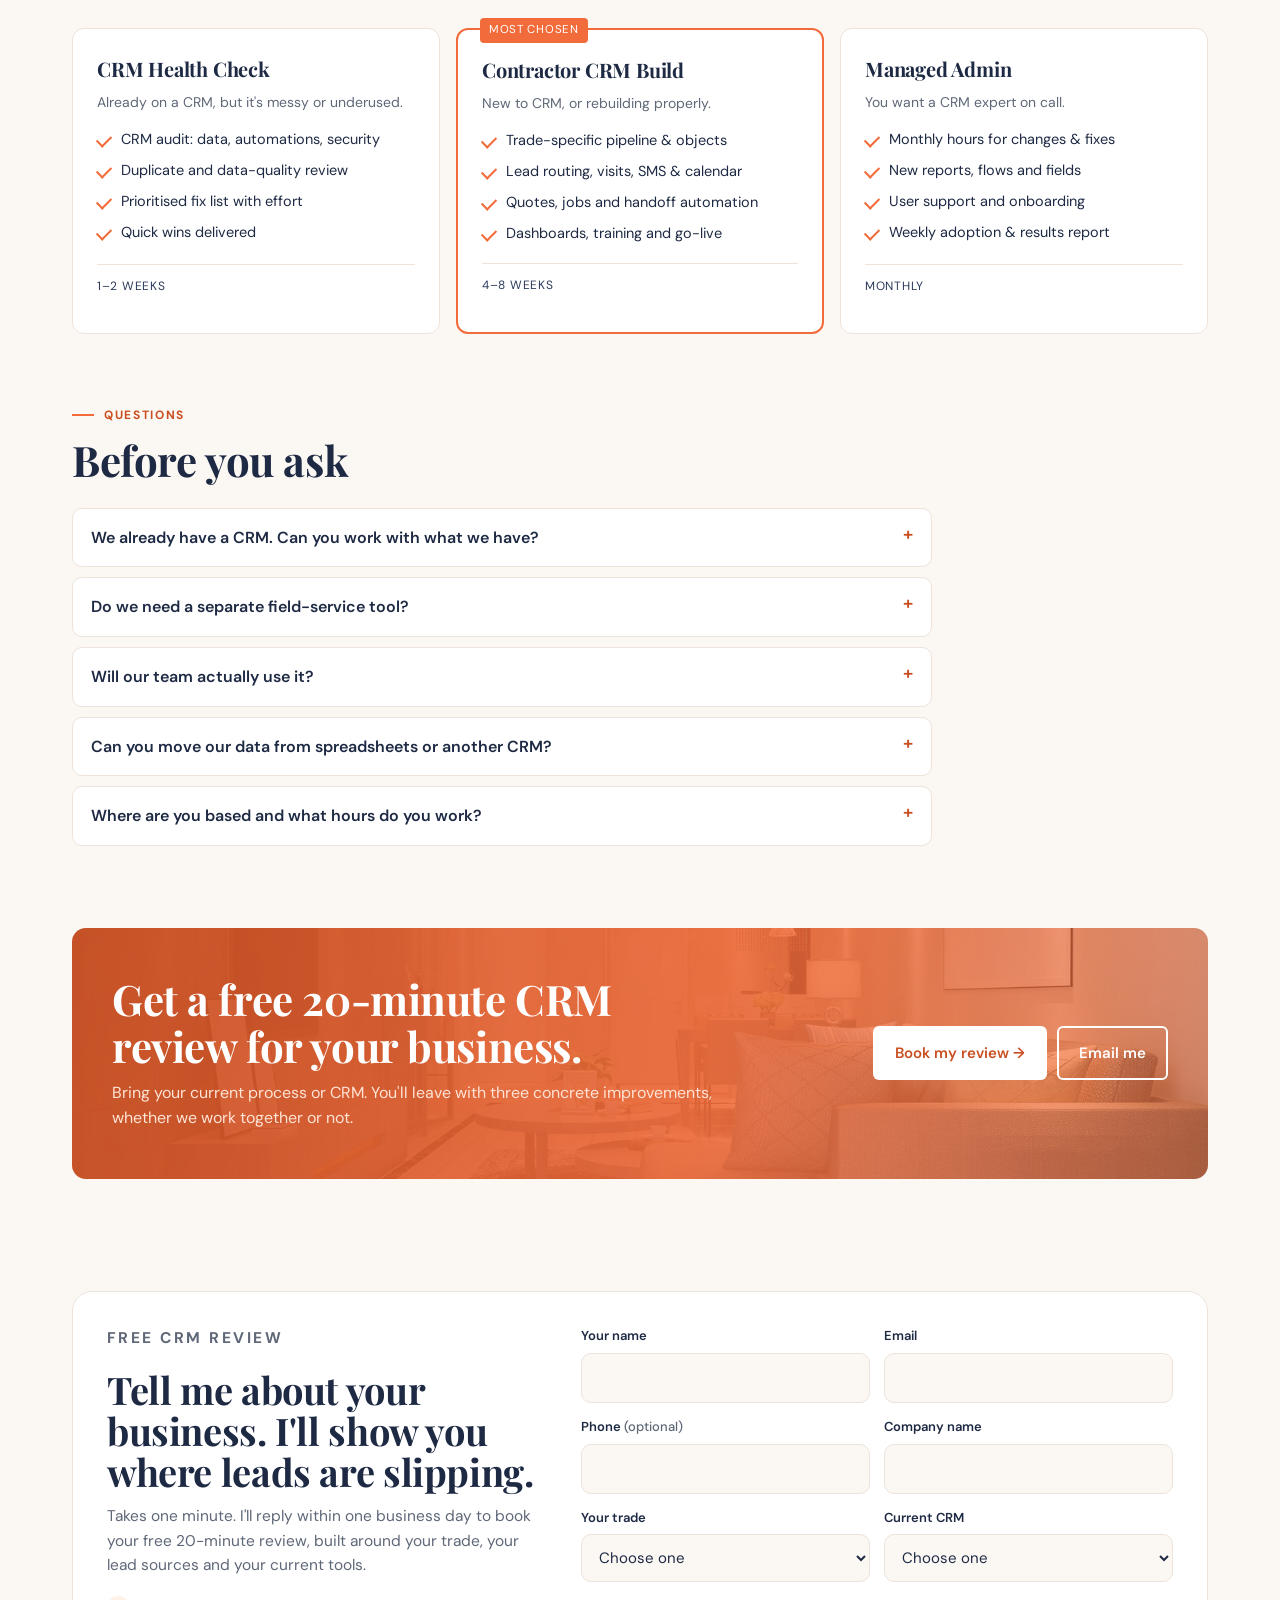
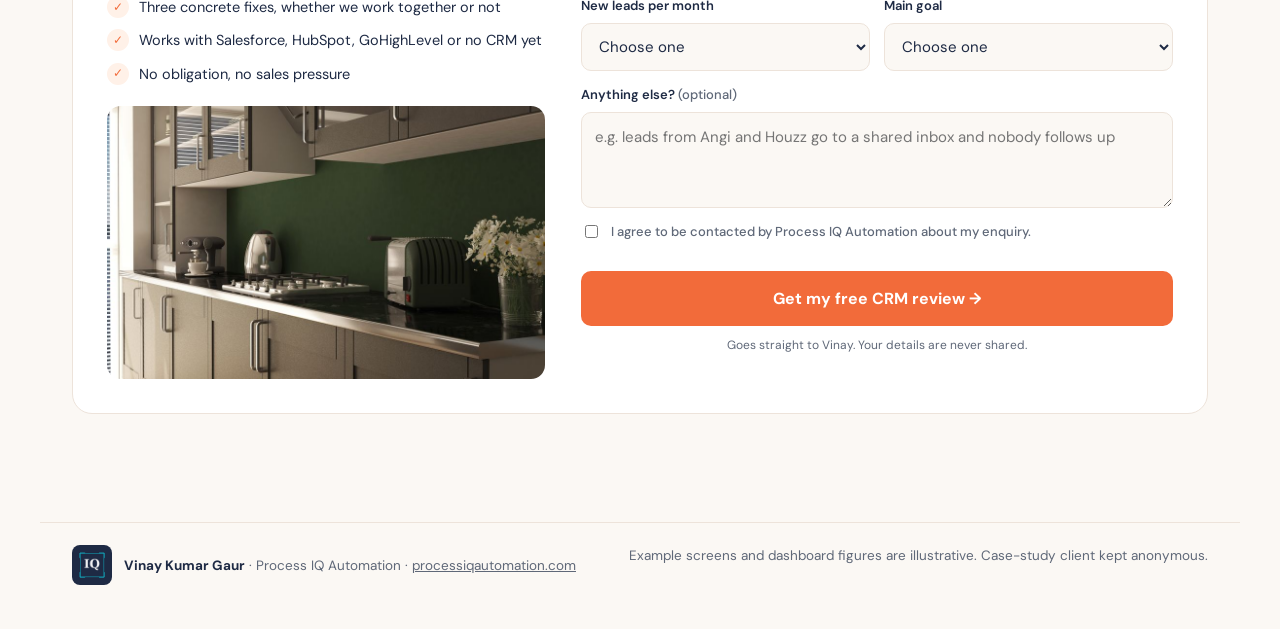
==== commit 4be13cf7: "Connect enquiry form to Google Sheet (Apps Script endpoint) Co-Authored-By: Claude Opus 5.5 <noreply" ====
--- a/index.html
+++ b/index.html
@@ -2319,7 +2319,7 @@
 
 /* ===== Enquiry form → Google Sheet (Apps Script) ===== */
 (function(){
-const ENDPOINT=""; /* Apps Script web app URL goes here */
+const ENDPOINT="https://script.google.com/macros/s/AKfycbyKR8Ci-zqurXWKpK7qfd7R9DAKf_M3vJM9nfyT9Pc5M6LJ_tVwW9XvvQdQT2LFz3U0/exec"; /* Apps Script web app URL goes here */
 const f=document.getElementById("pqForm");if(!f)return;
 const t0=Date.now();
 const q=new URLSearchParams(location.search);
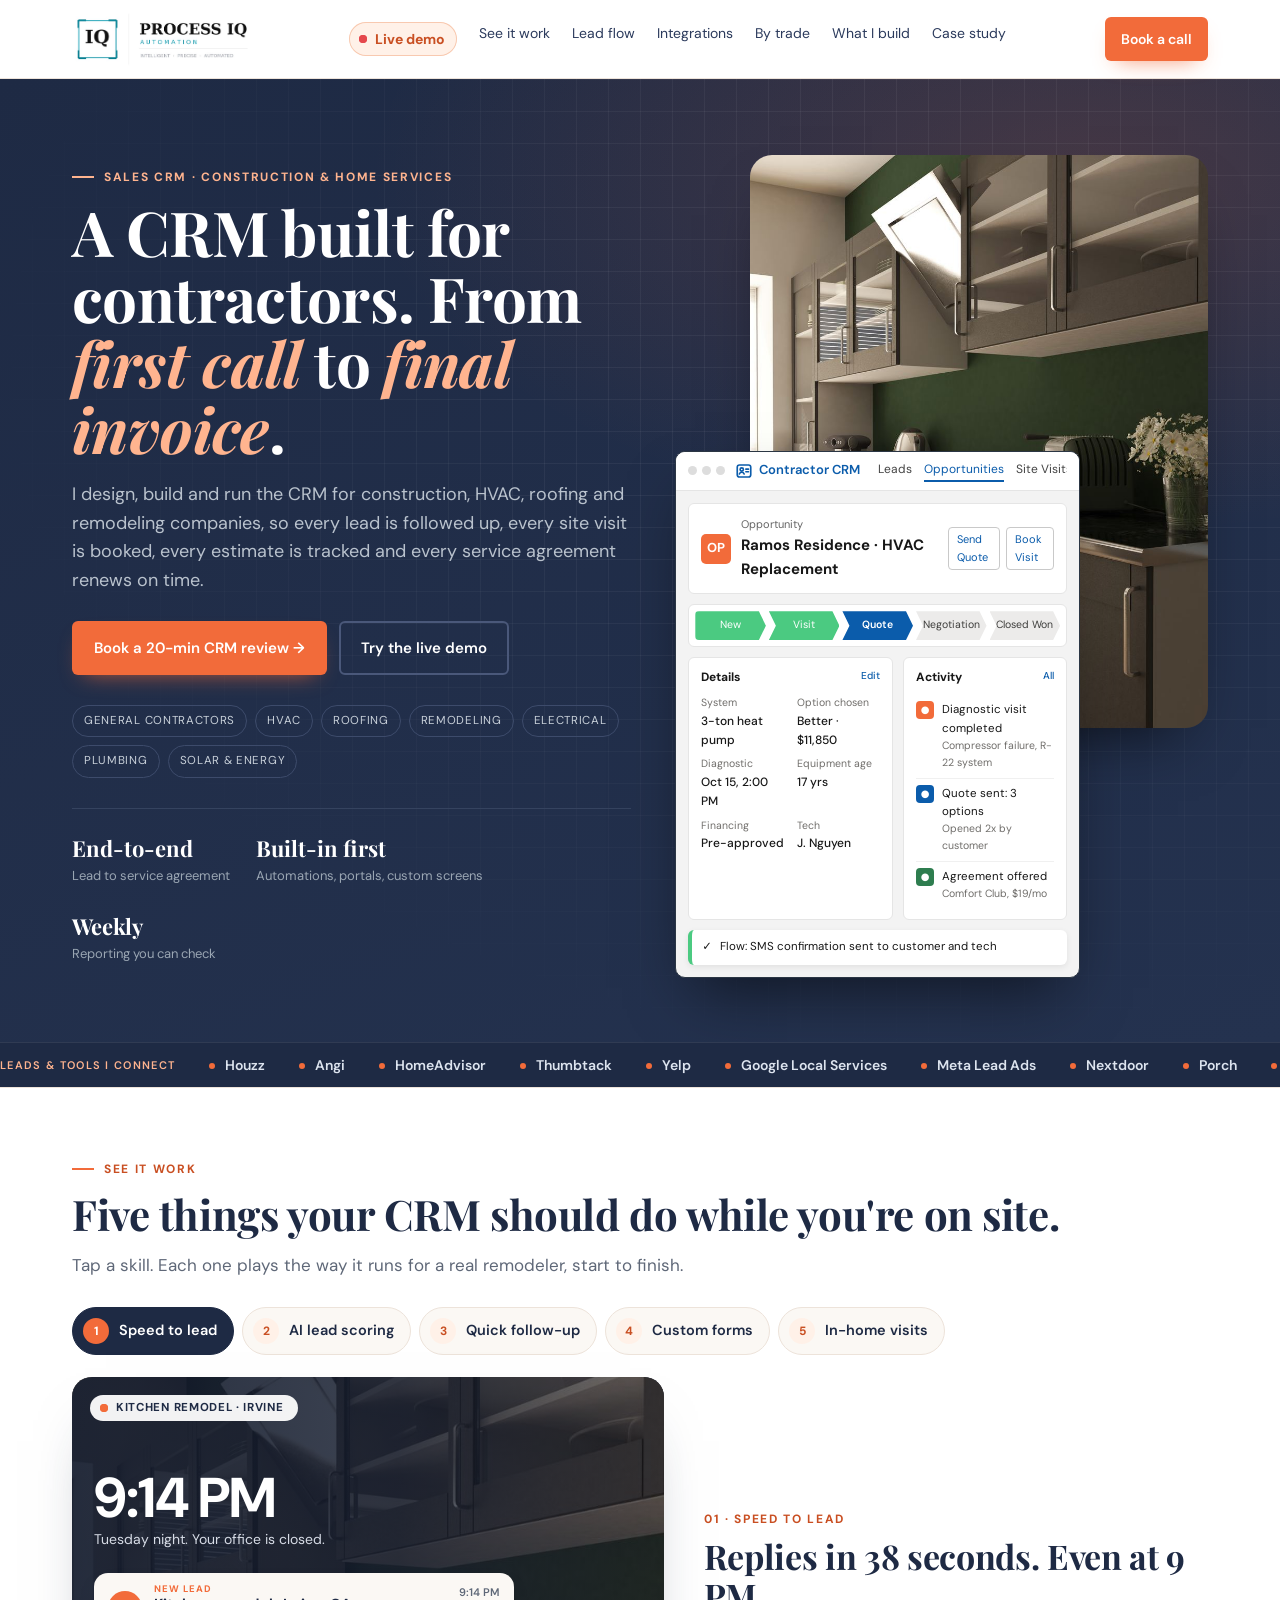
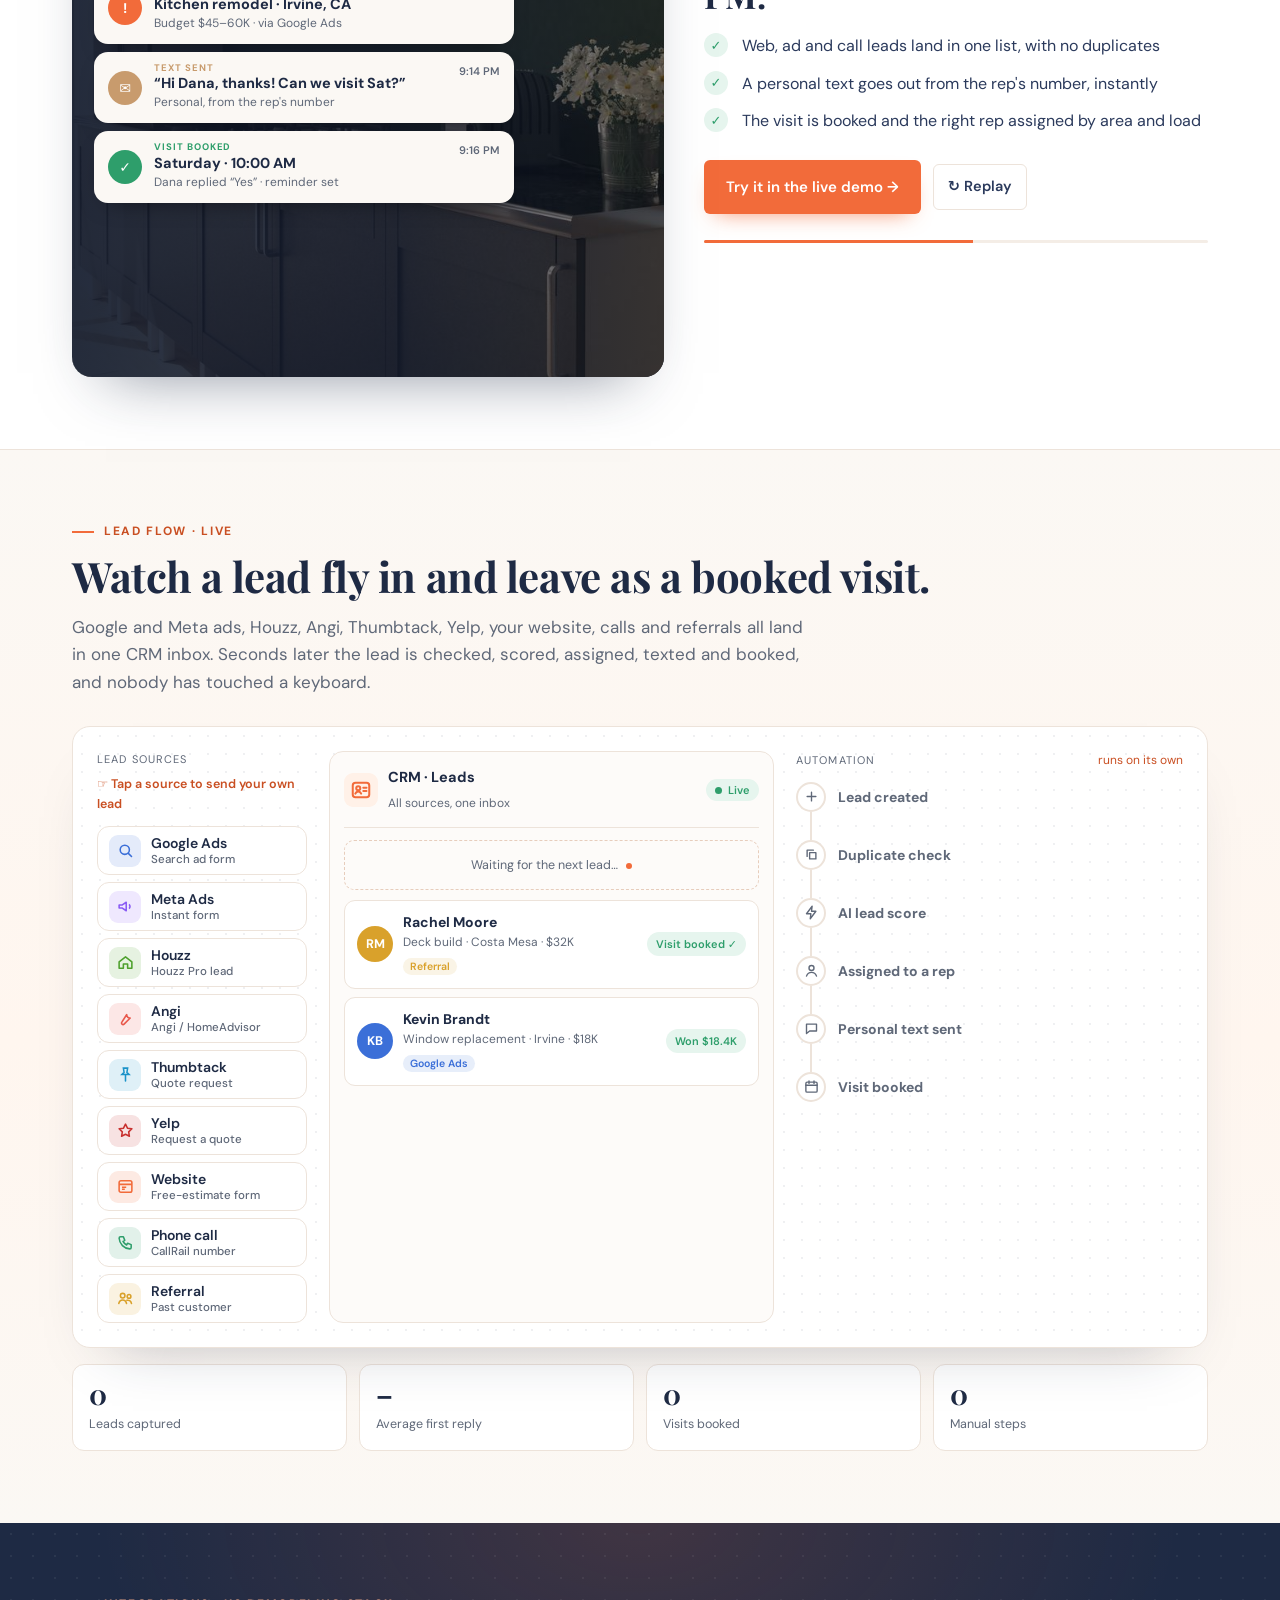
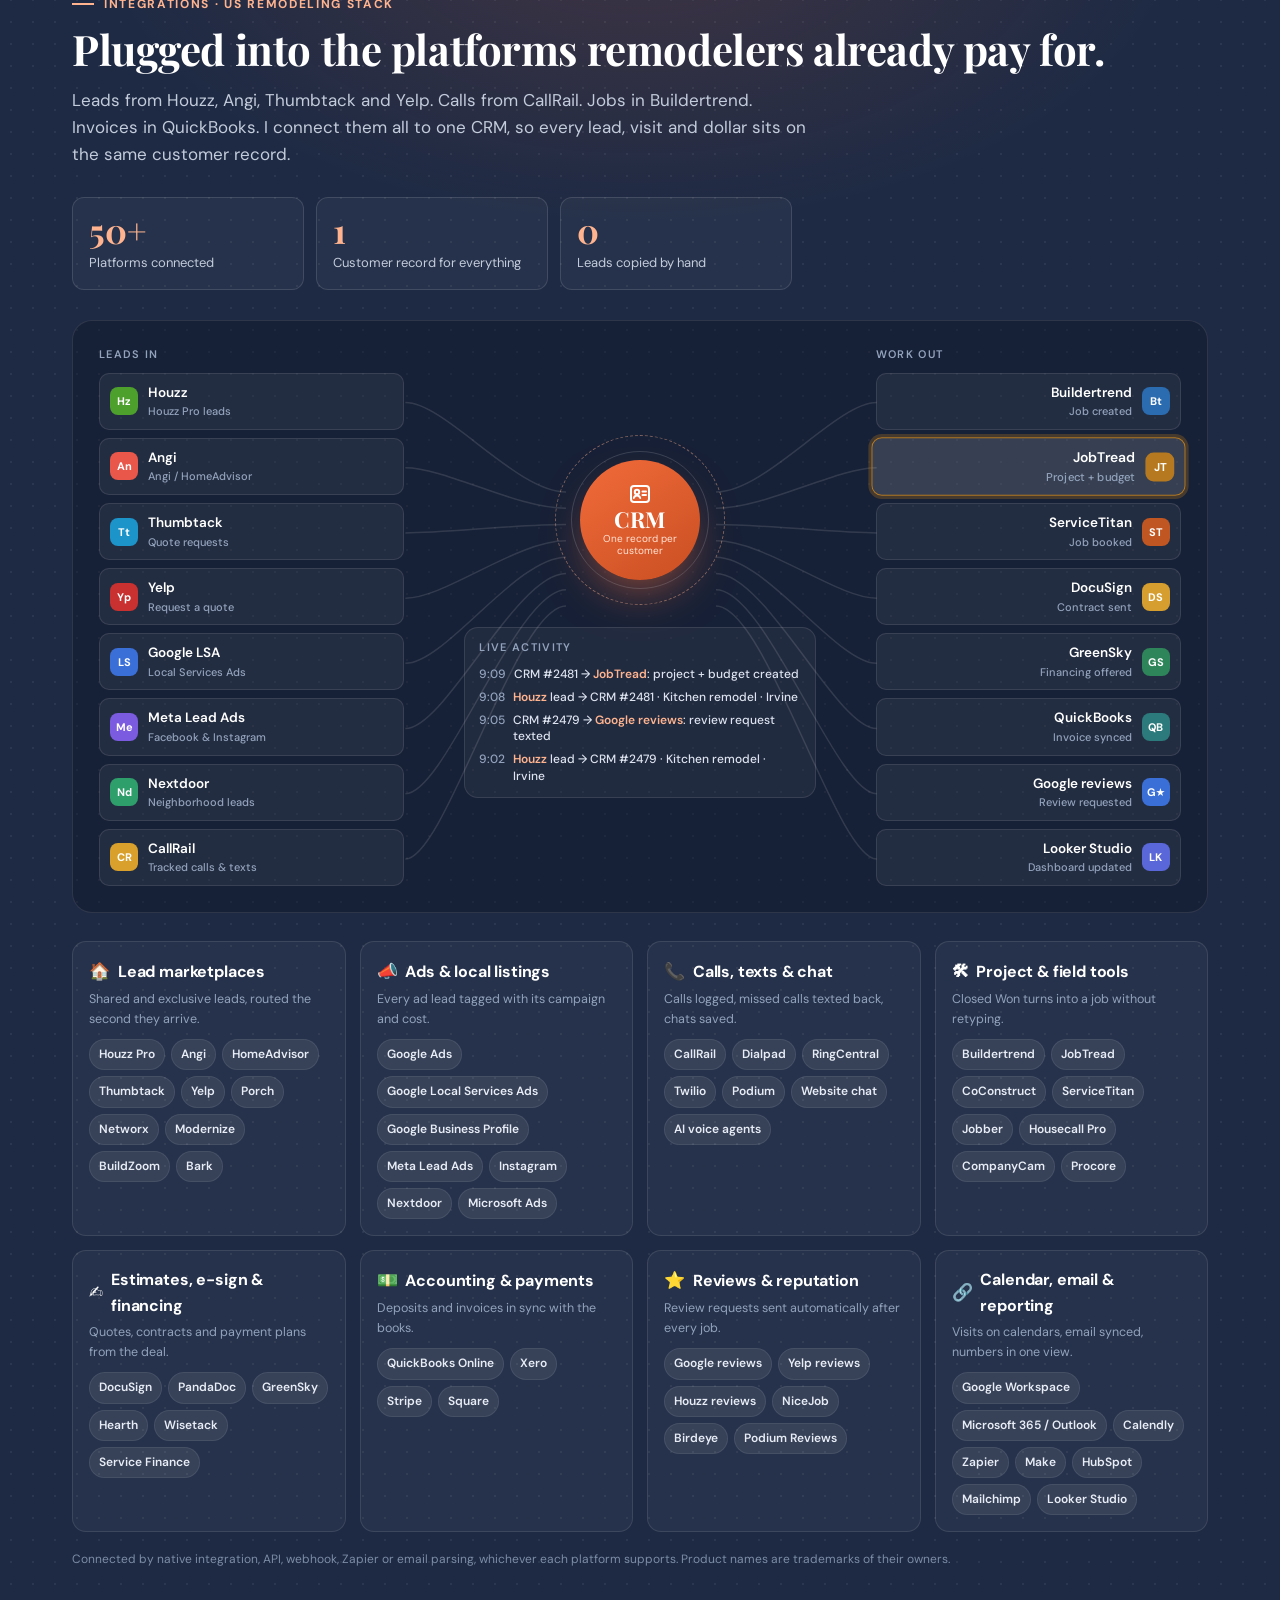
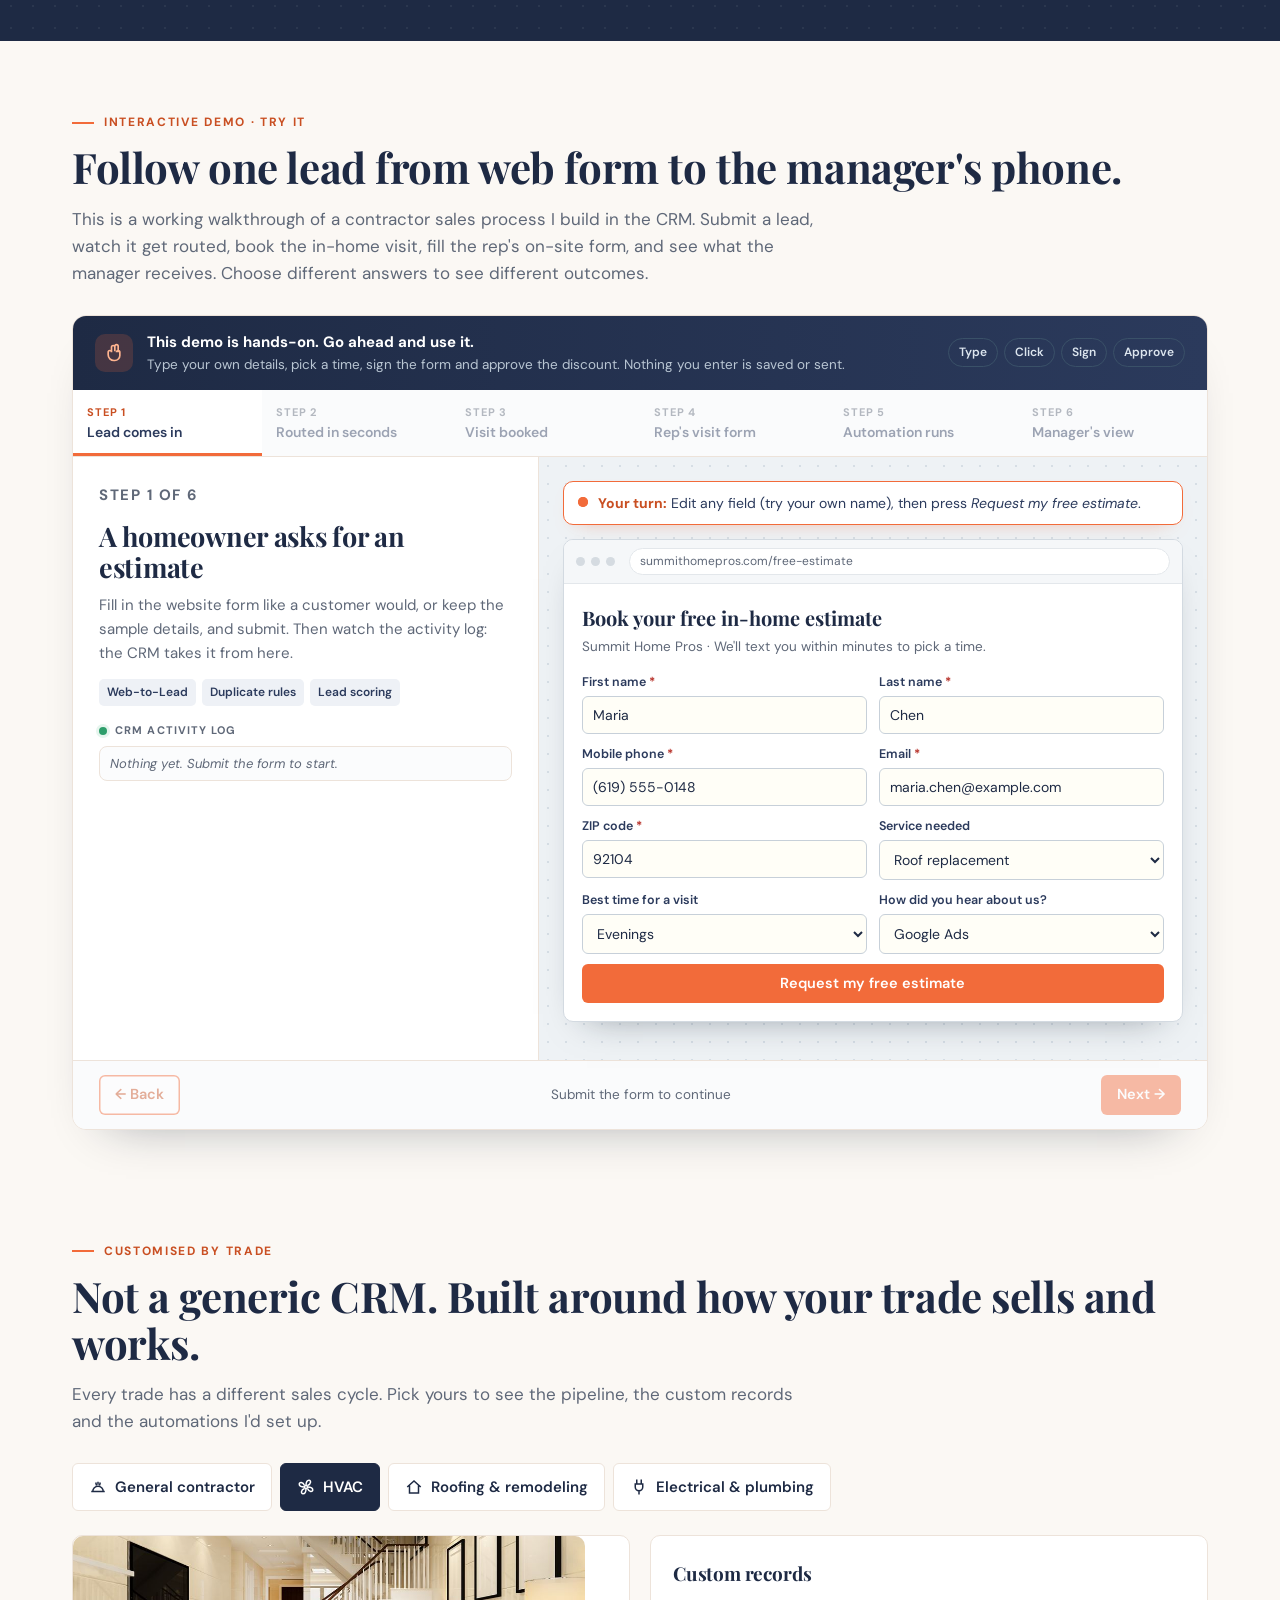
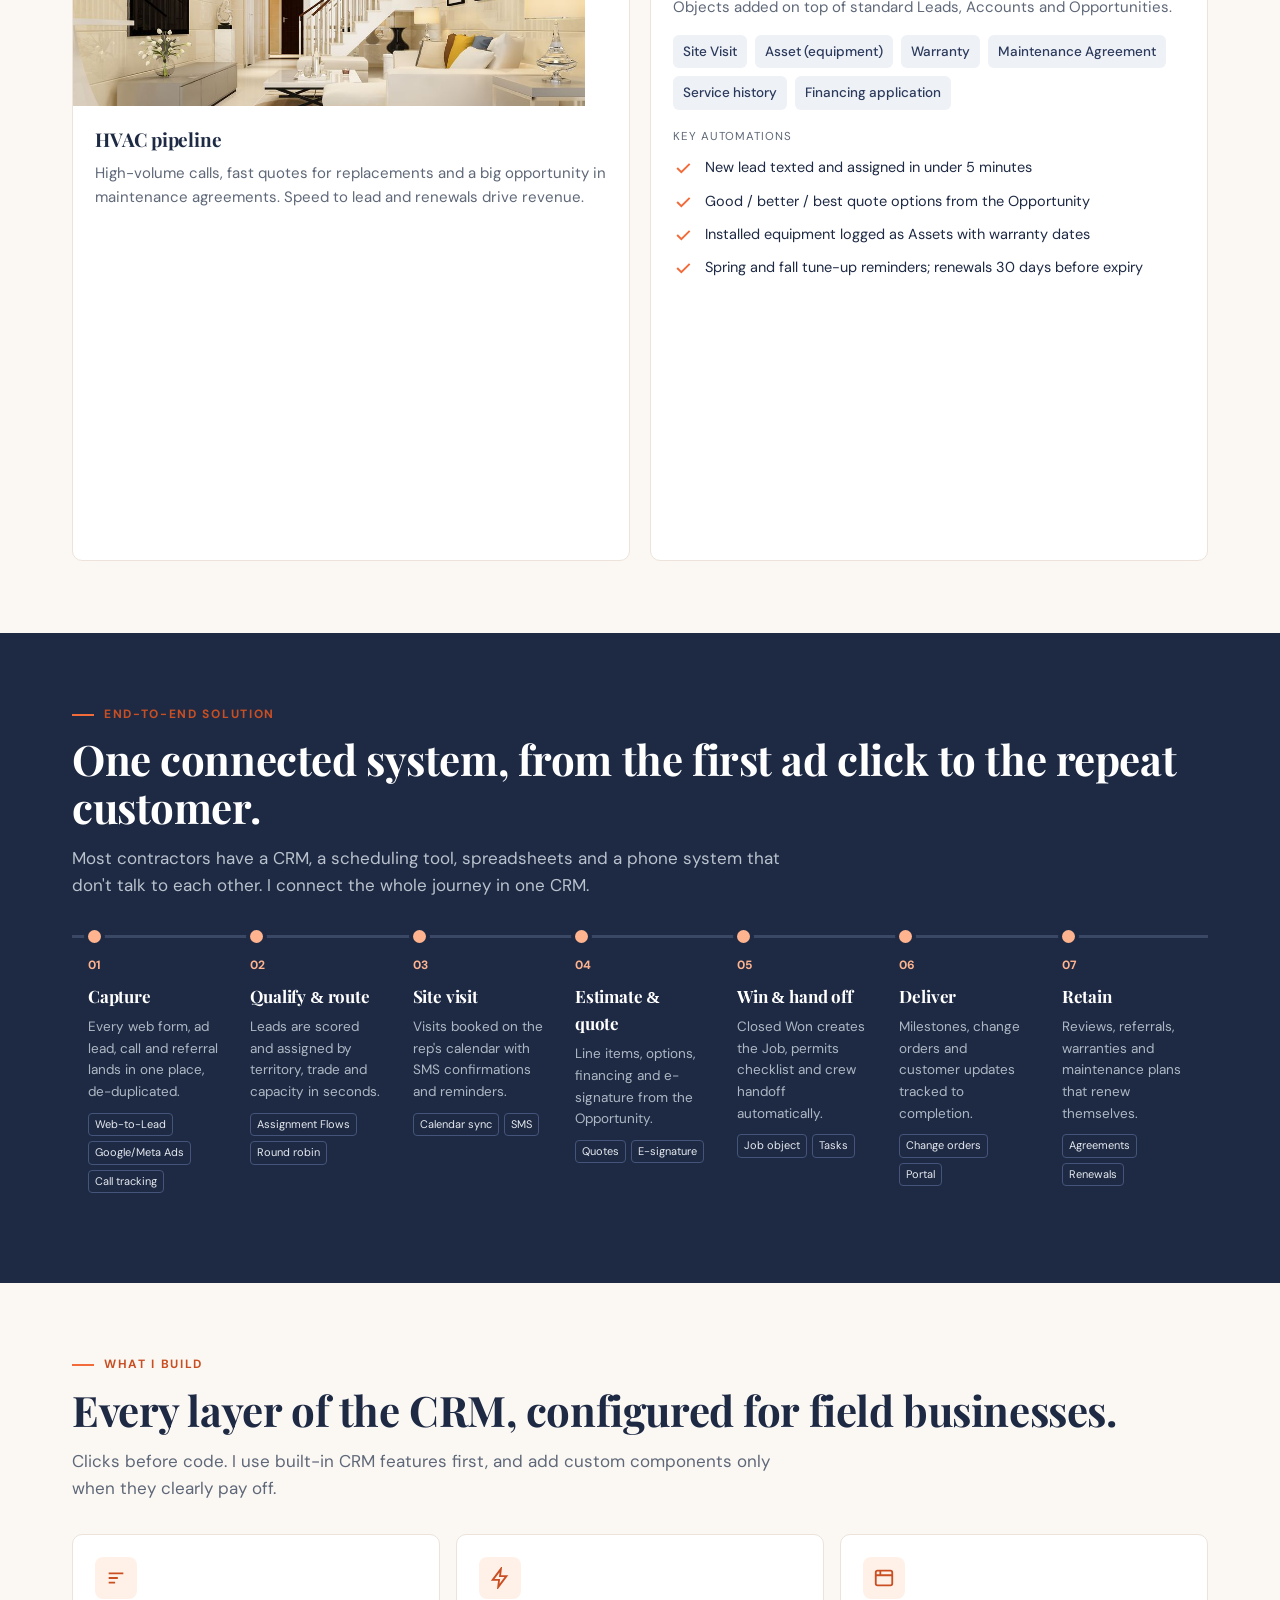
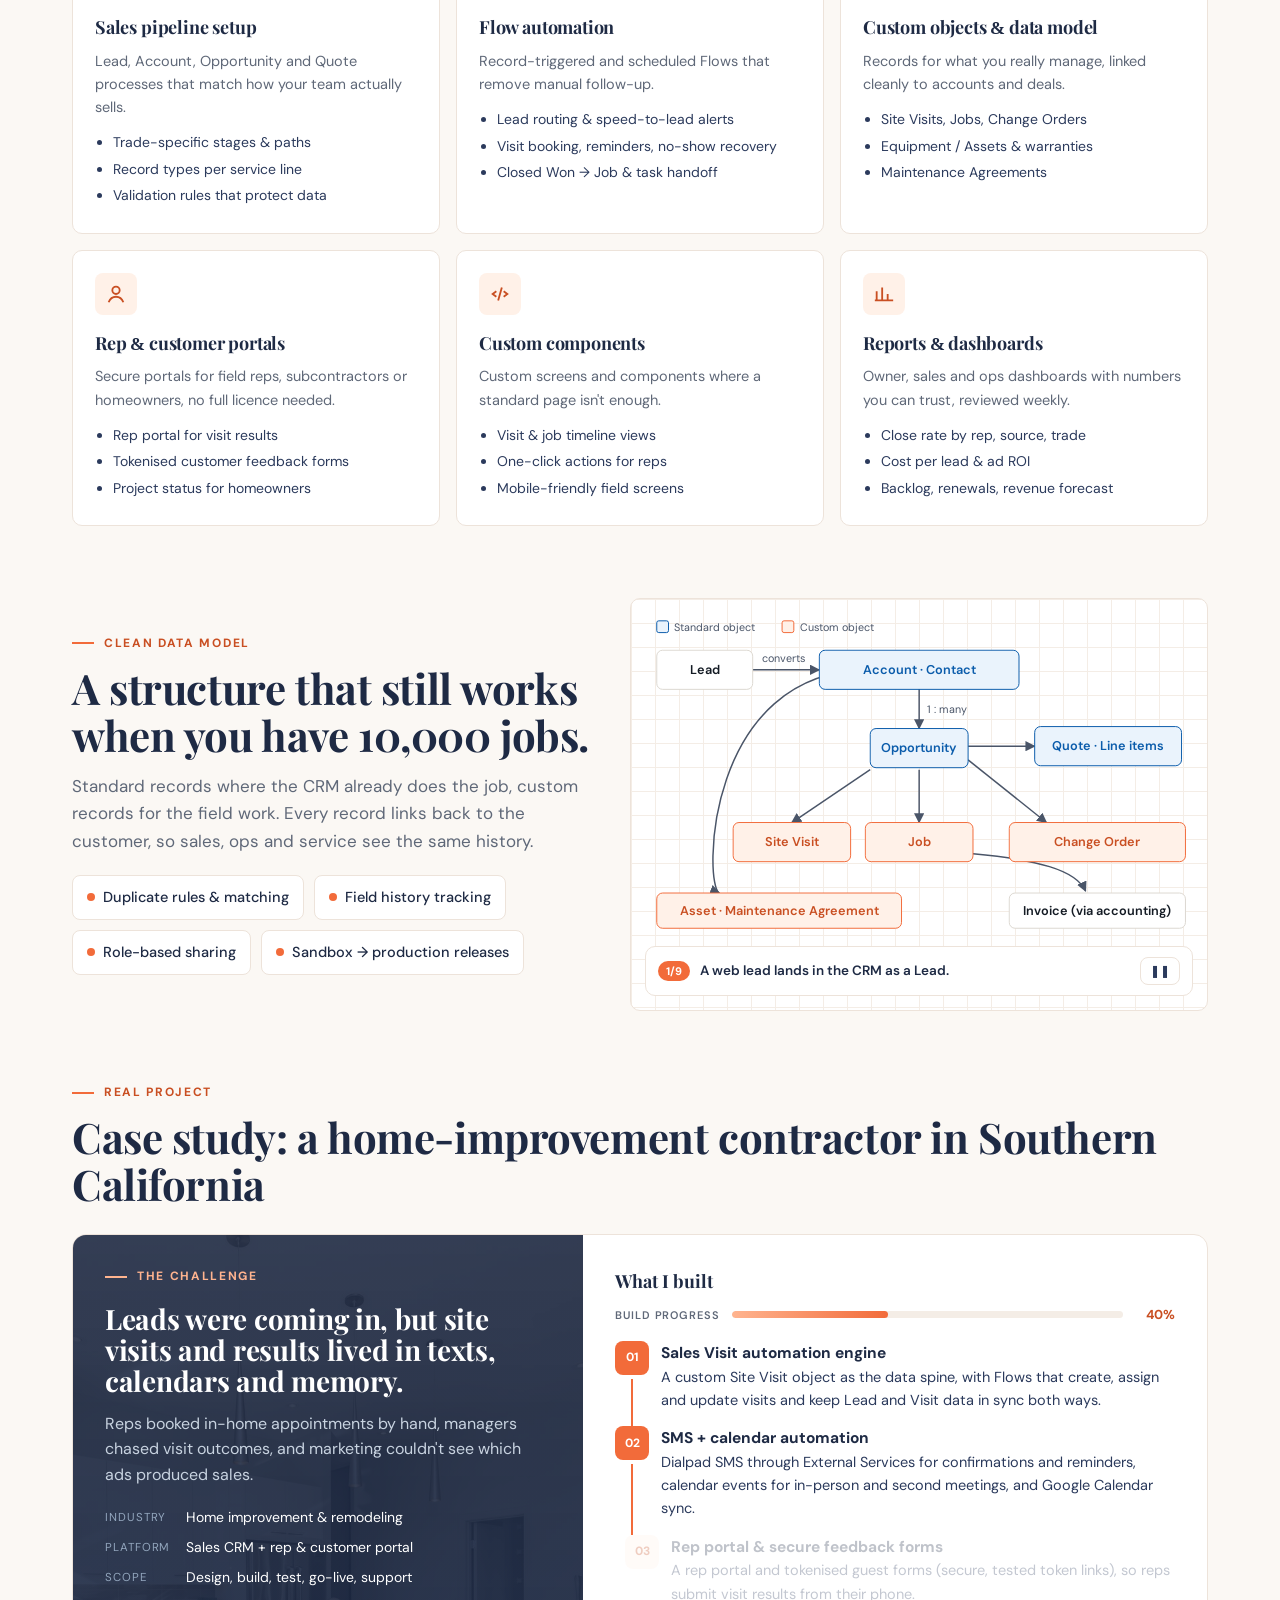
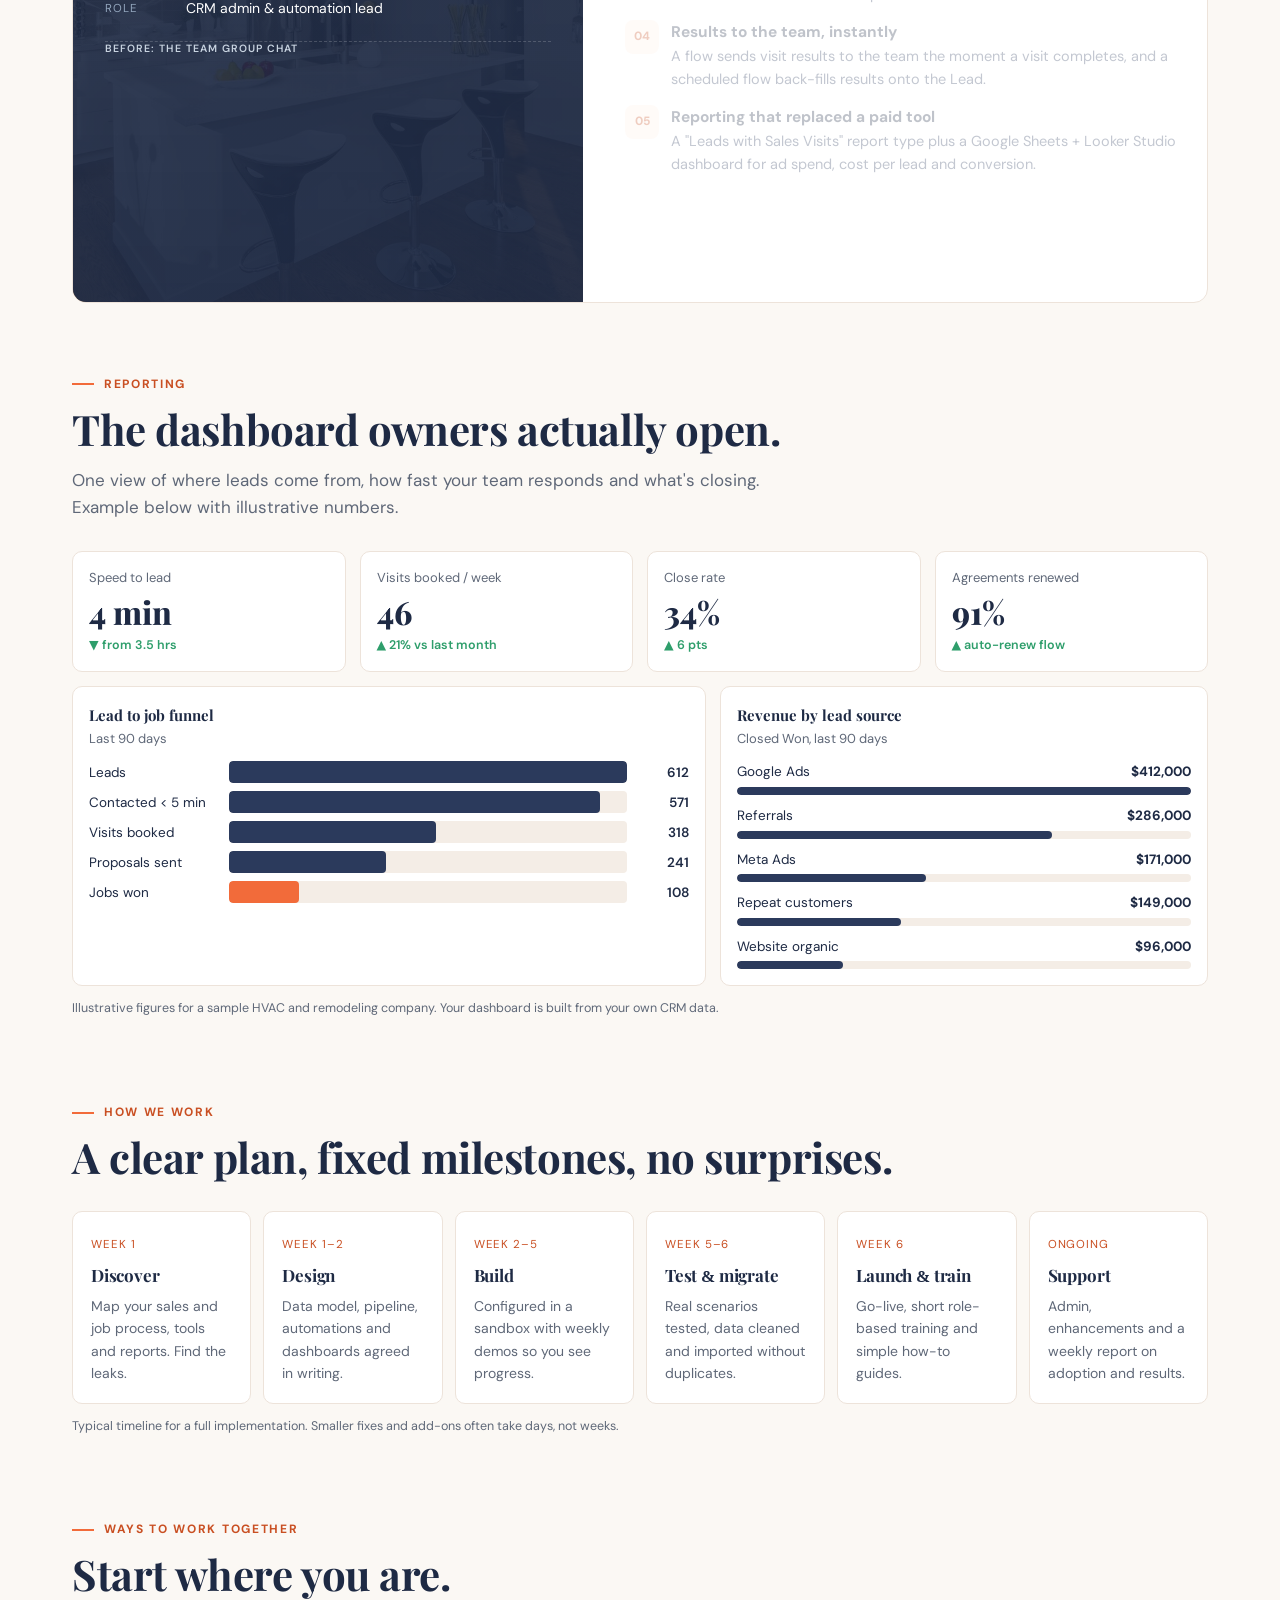
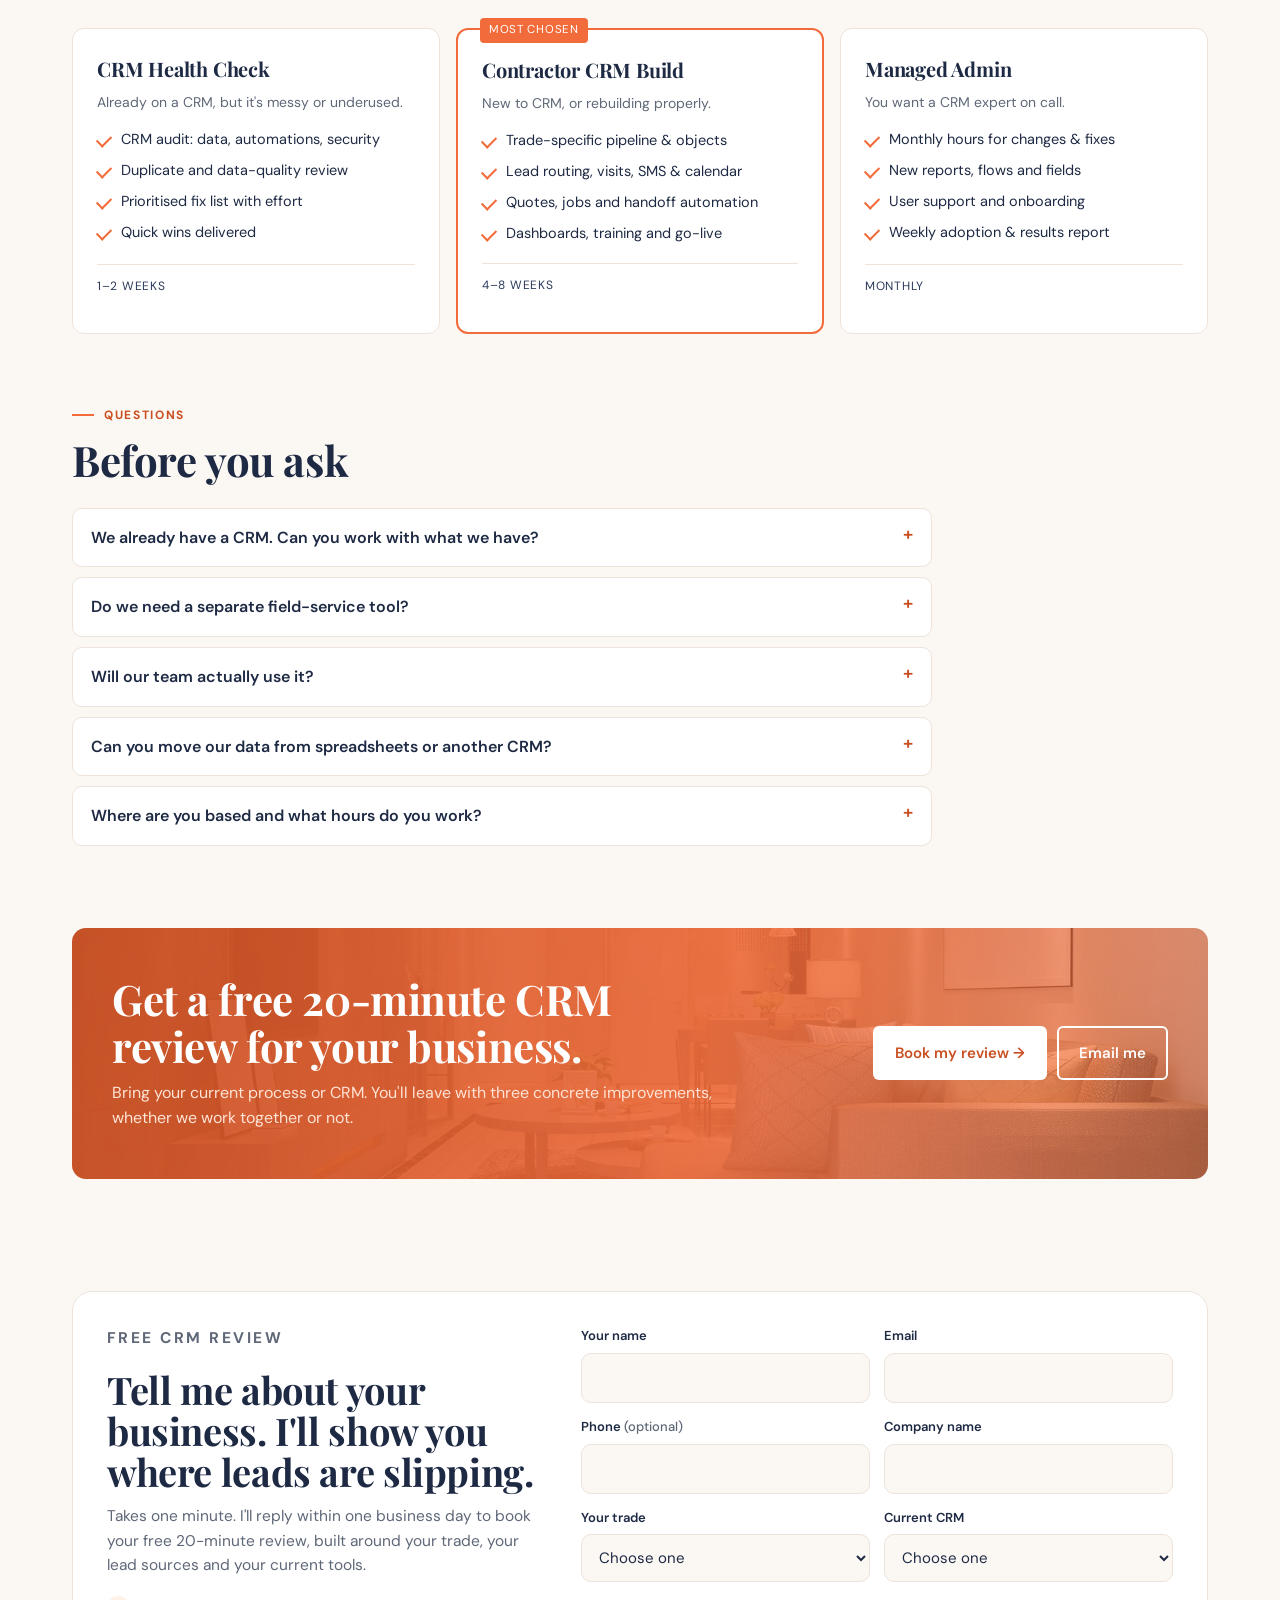
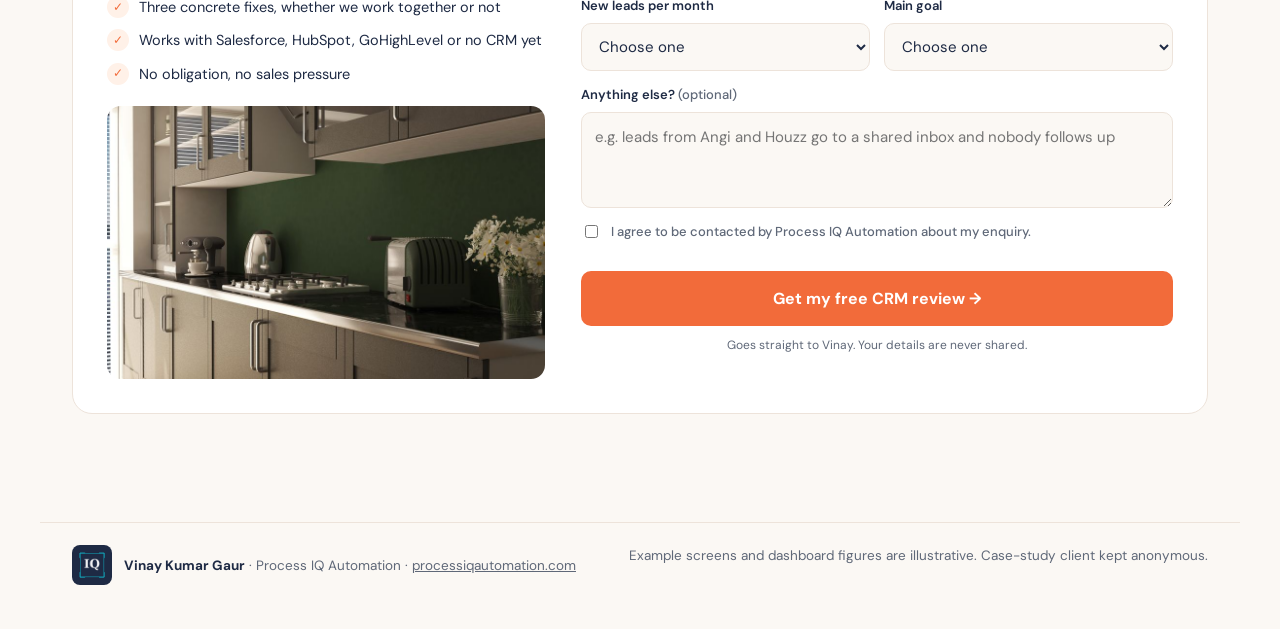
==== commit 56d34dd5: "Enquiry form: confirm the sheet saved it; show email fallback on failure Co-Authored-By: Claude Opus" ====
--- a/index.html
+++ b/index.html
@@ -2341,12 +2341,17 @@
    const body=[...data].filter(([k,v])=>v&&!["website","page","referrer"].includes(k)).map(([k,v])=>`${k}: ${v}`).join("\n");
    location.href=`mailto:info@processiqautomation.com?subject=${encodeURIComponent(data.get("source")+" · "+data.get("name"))}&body=${encodeURIComponent(body)}`;
   }else{
-   await fetch(ENDPOINT,{method:"POST",mode:"no-cors",body:data});
+   const r=await fetch(ENDPOINT,{method:"POST",body:data});
+   const j=await r.json();
+   if(!j.ok)throw new Error(j.error||"not saved");
   }
   f.classList.add("pq-done");
   f.querySelector(".pq-thanks b").textContent=`Thanks, ${data.get("name").split(" ")[0]}!`;
  }catch(err){
-  msg.className="pq-msg err";msg.textContent="Something went wrong. Please email info@processiqautomation.com.";
+  console.warn("[pqForm] save failed:",err&&err.message);
+  const body=[...data].filter(([k,v])=>v&&!["website","referrer"].includes(k)).map(([k,v])=>`${k}: ${v}`).join("\n");
+  const mail=`mailto:info@processiqautomation.com?subject=${encodeURIComponent(data.get("source")+" · "+data.get("name"))}&body=${encodeURIComponent(body)}`;
+  msg.className="pq-msg err";msg.innerHTML=`Sorry, your enquiry couldn't be sent automatically. <a href="${mail}" style="color:inherit;font-weight:700;text-decoration:underline">Send it by email instead &rarr;</a>`;
  }finally{btn.disabled=false;btn.innerHTML=old;}
 });
 })();
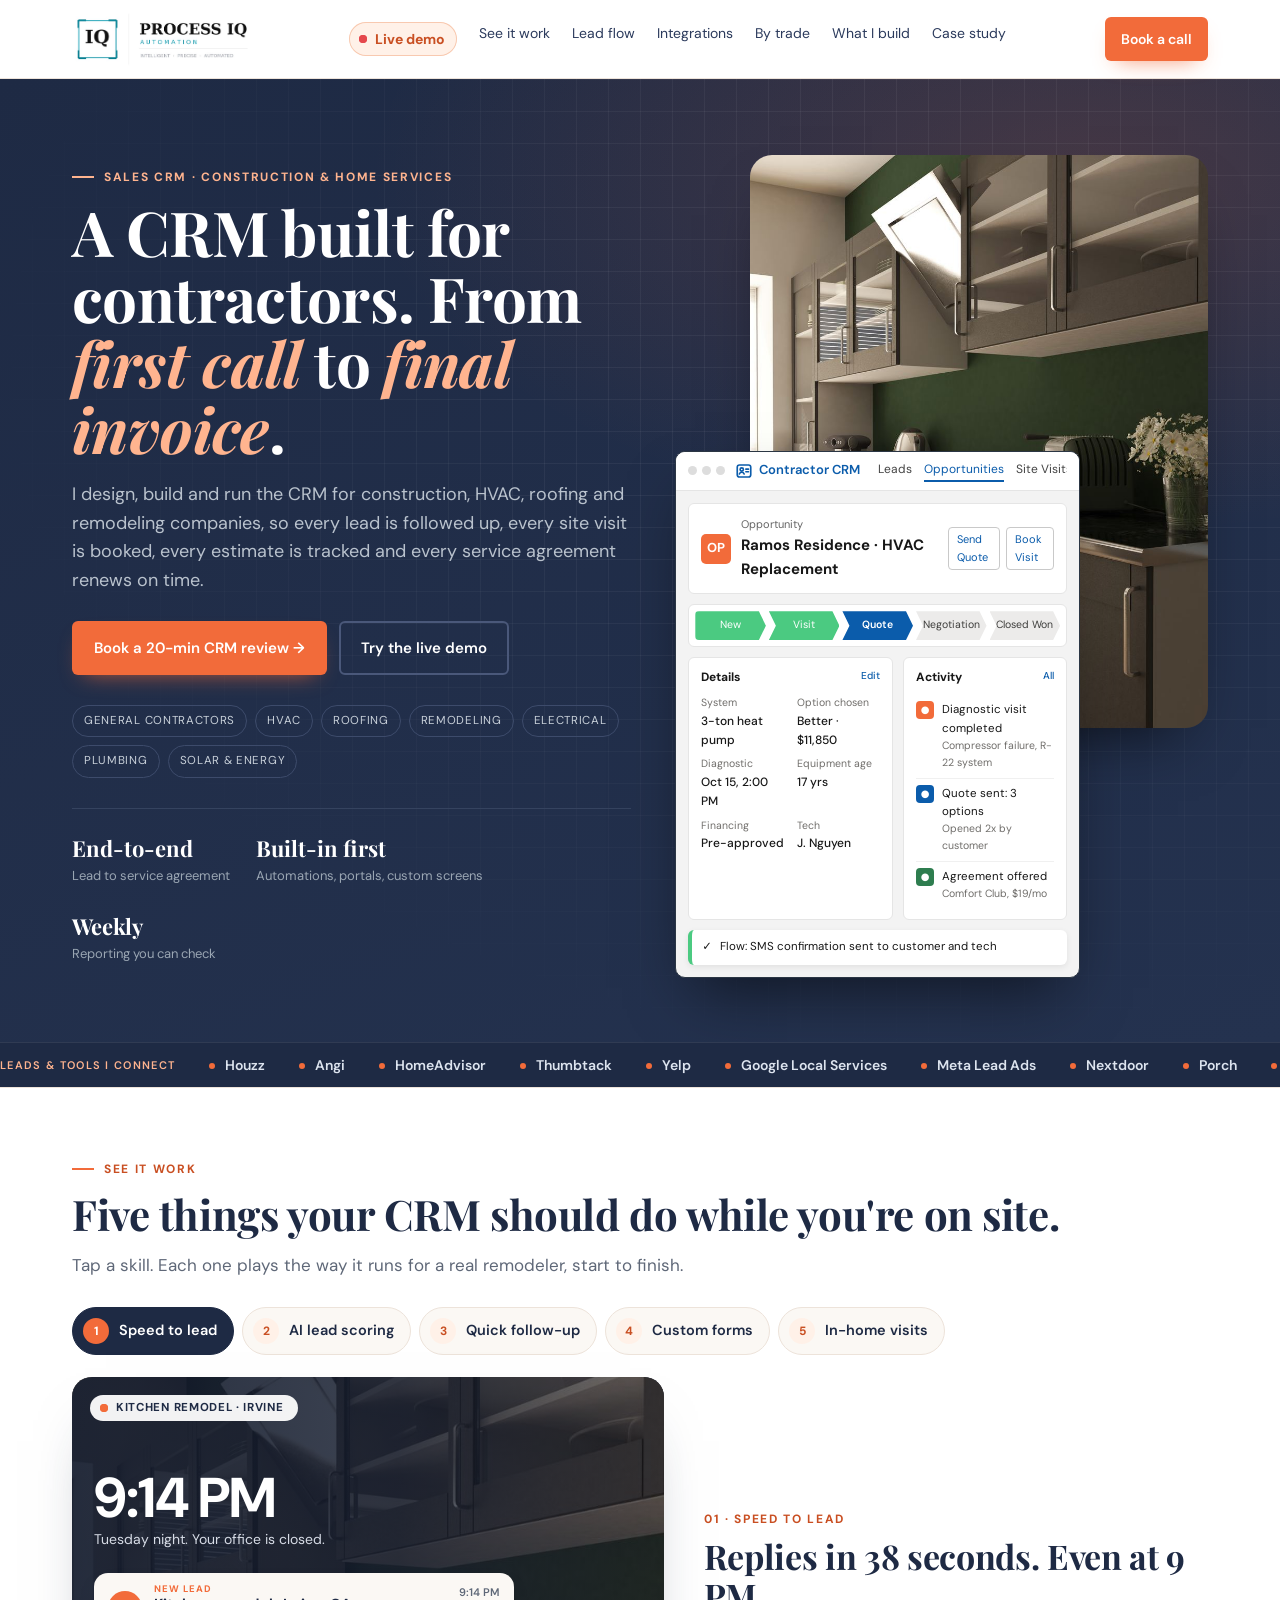
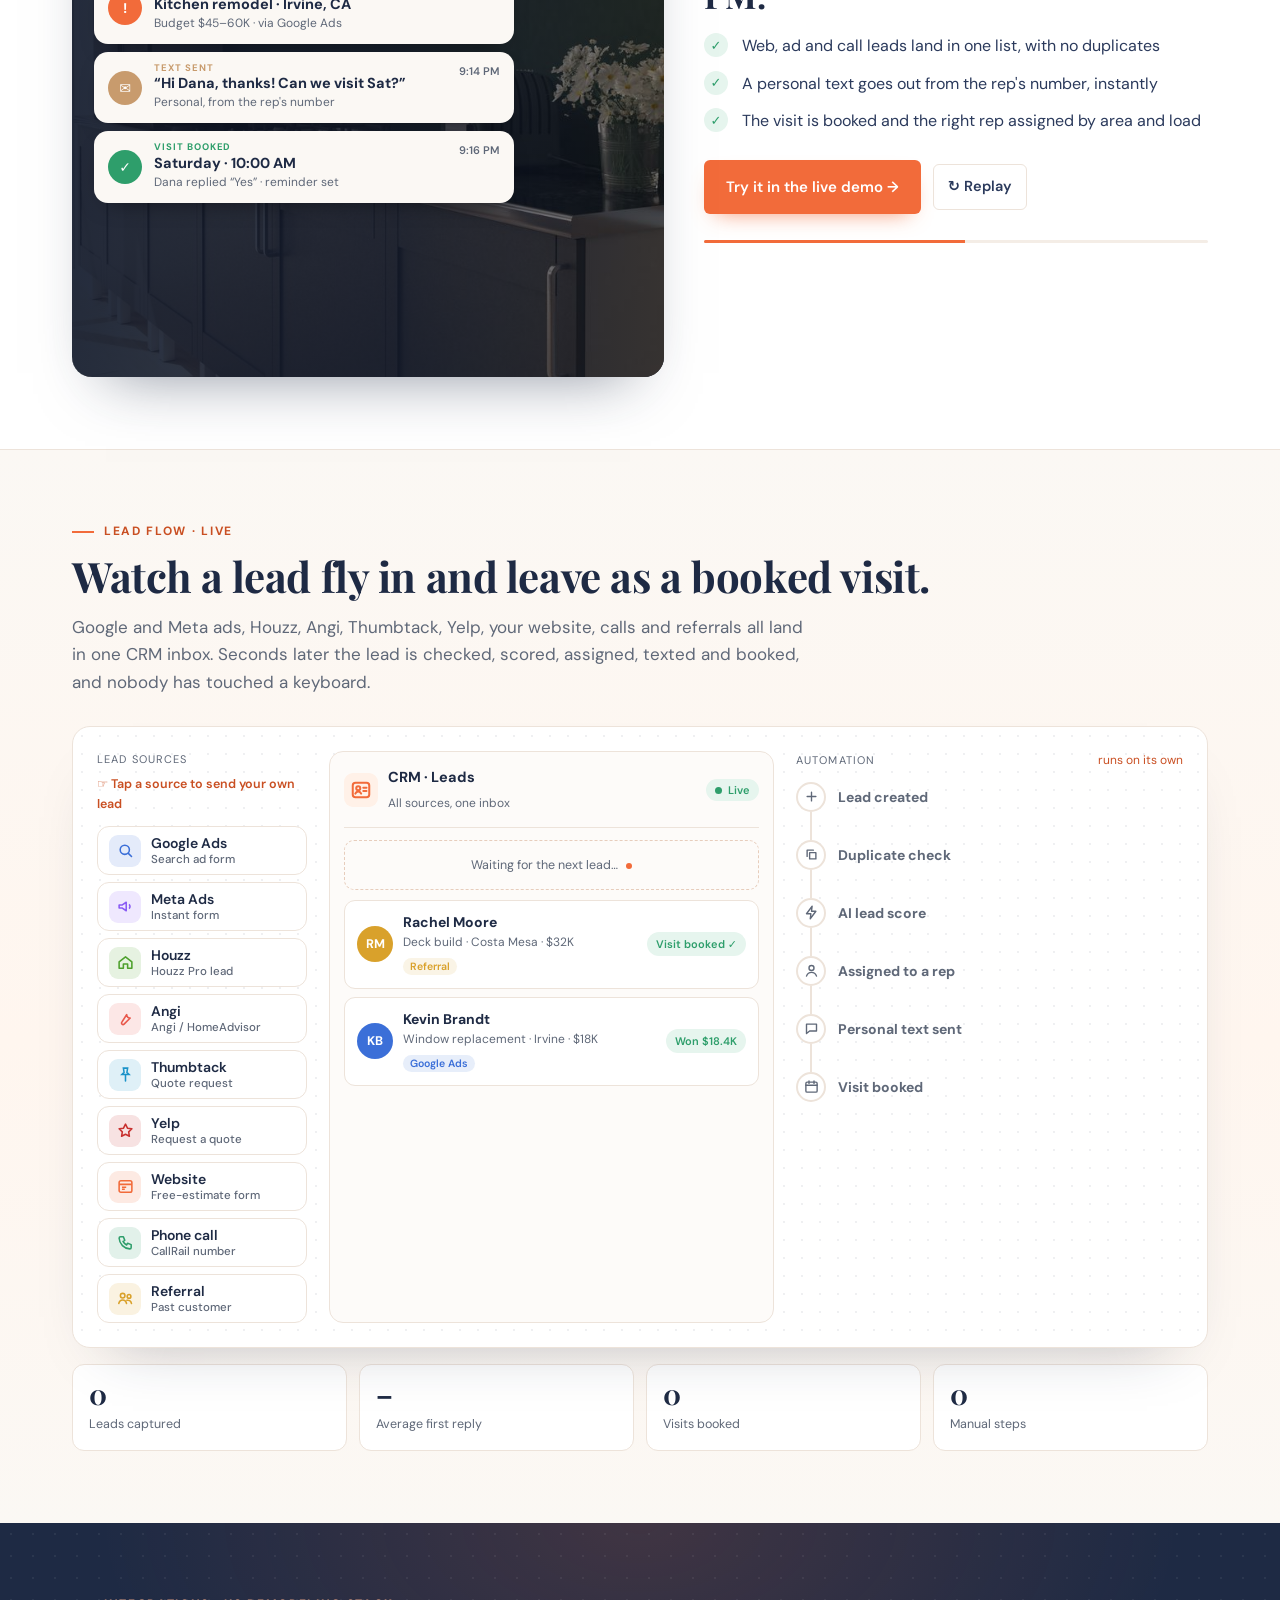
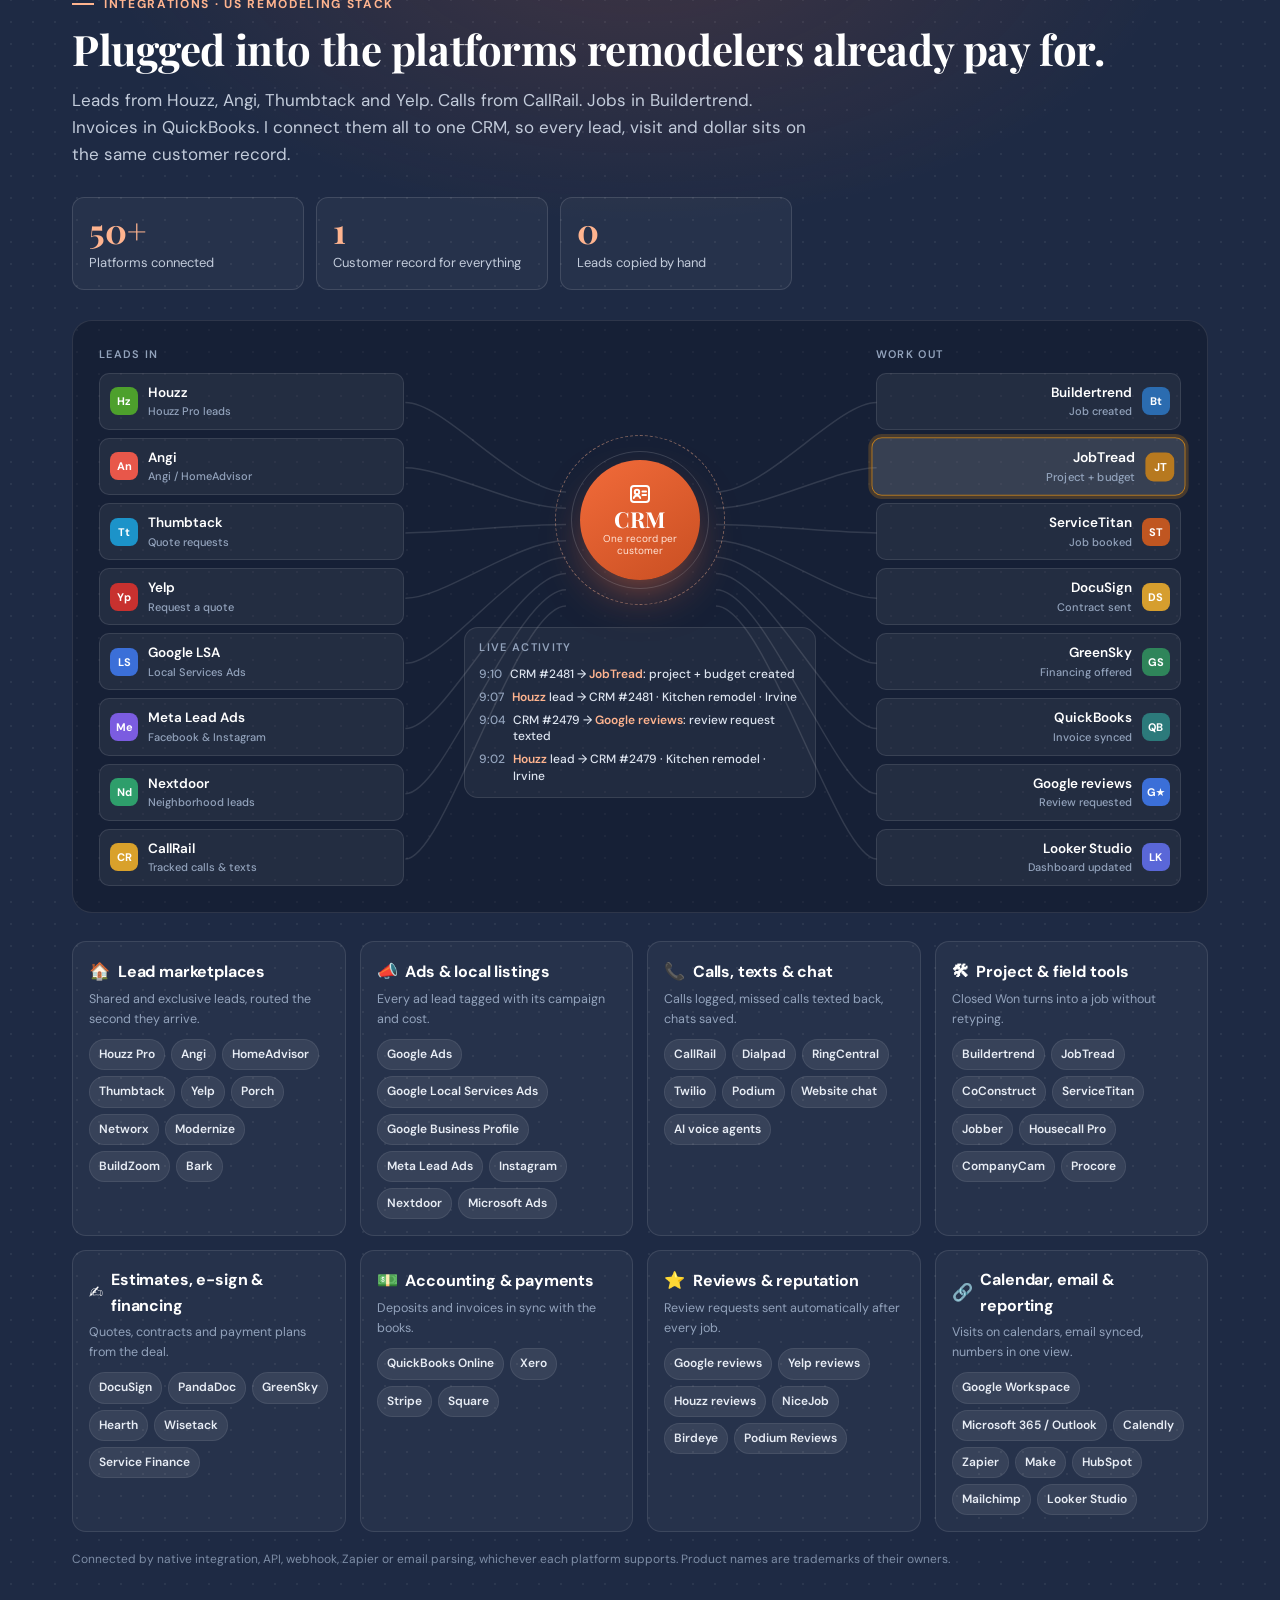
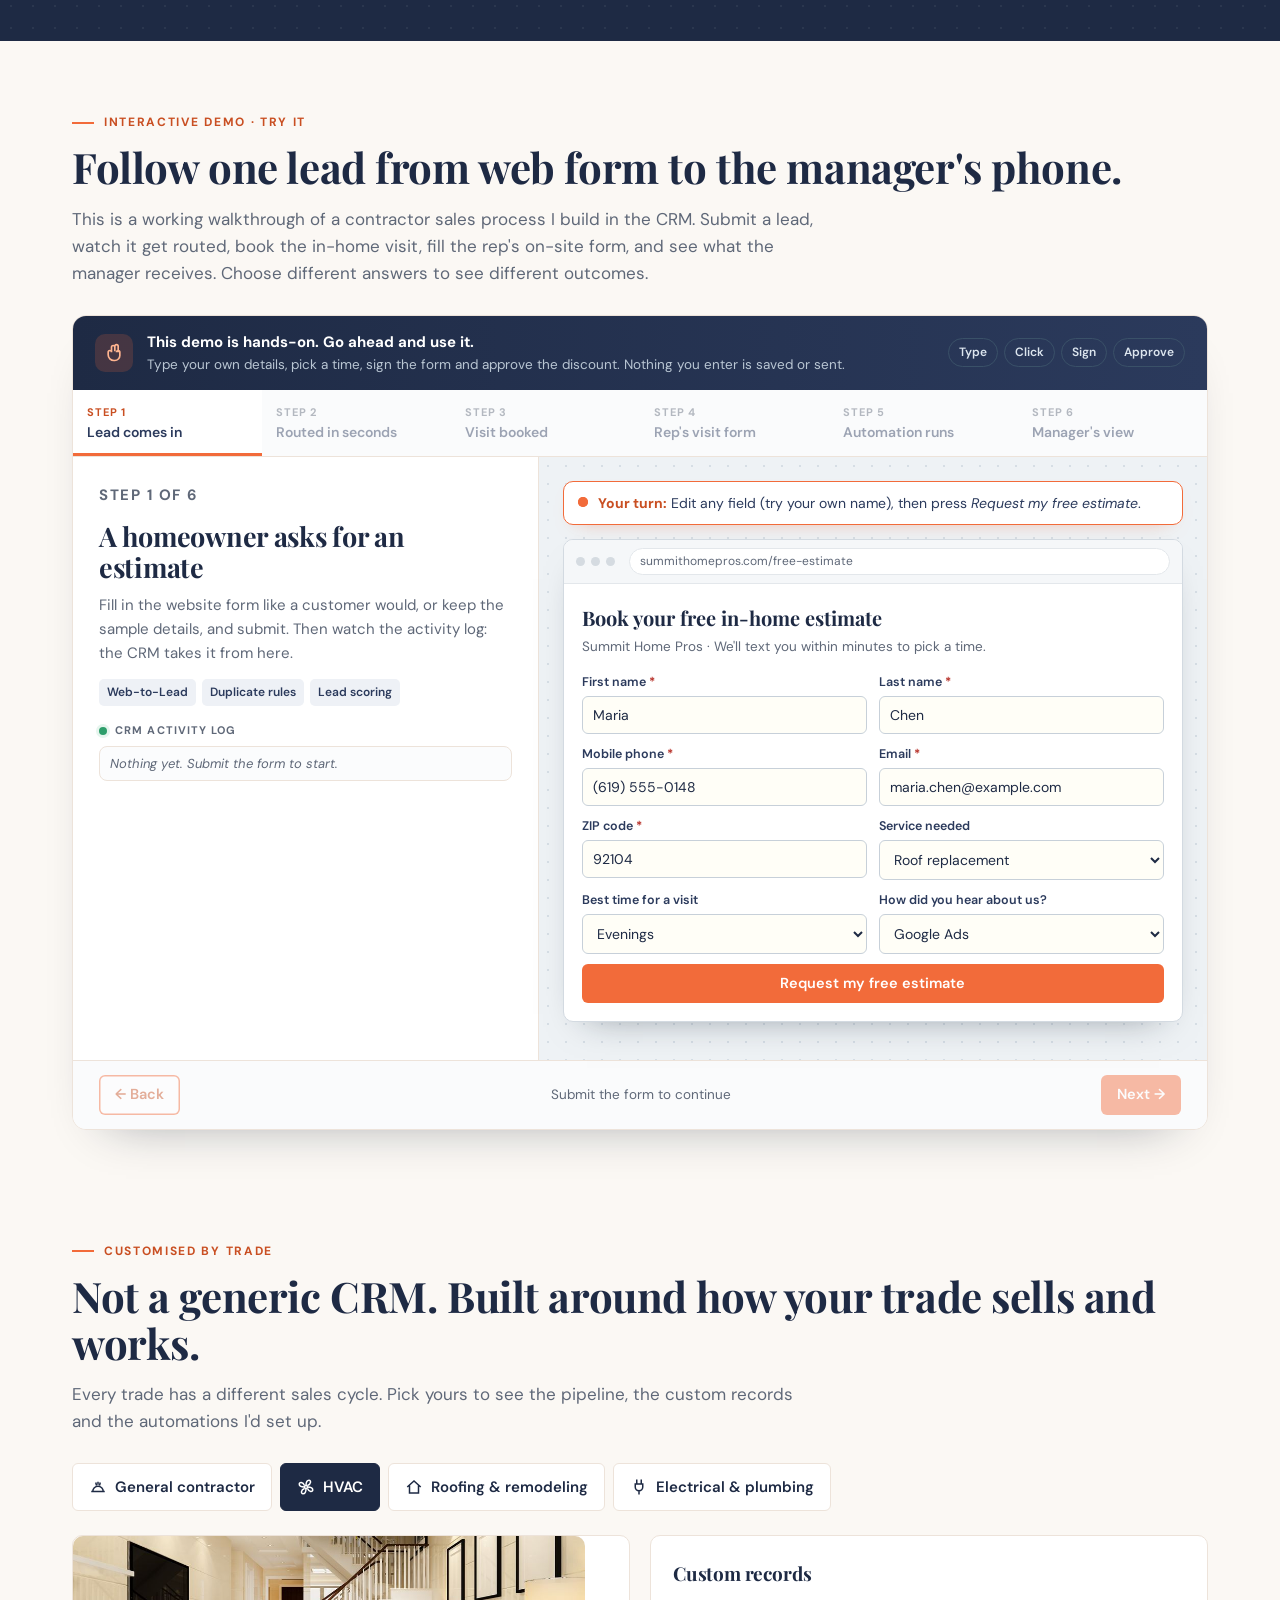
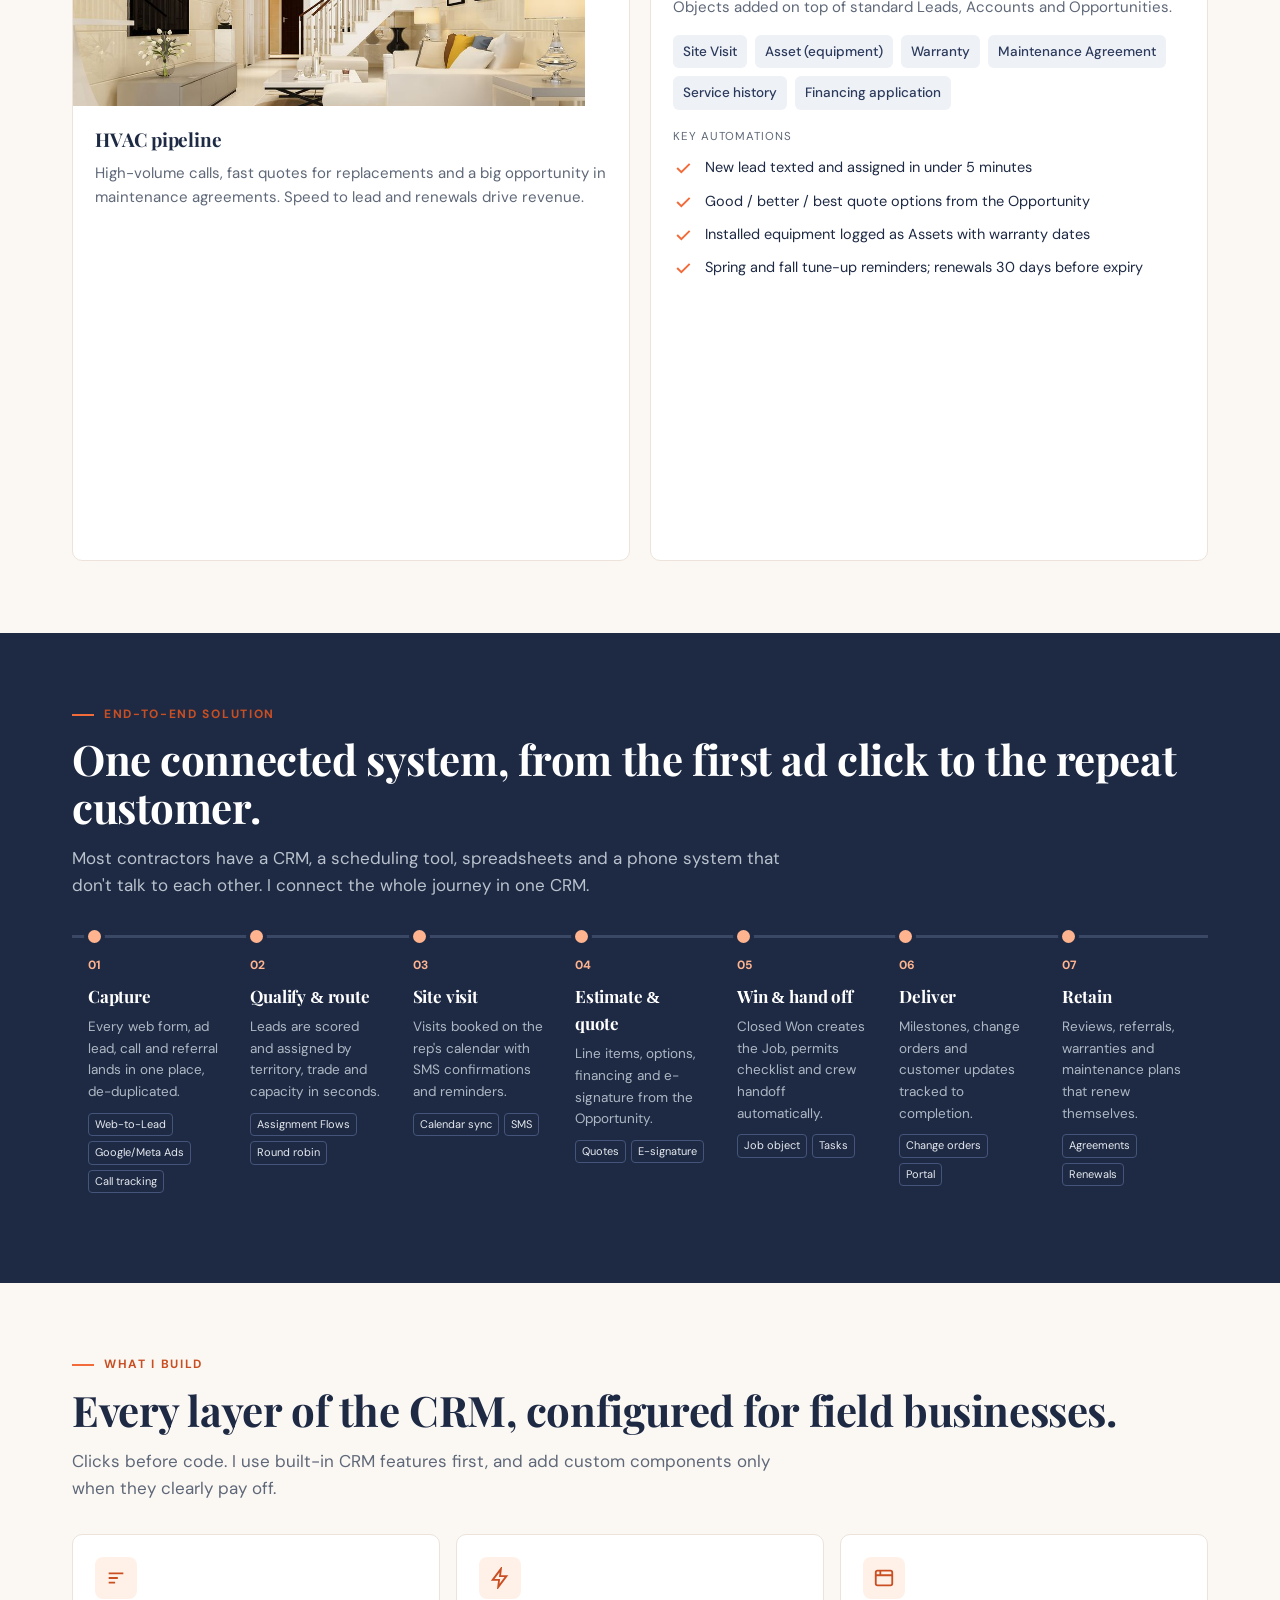
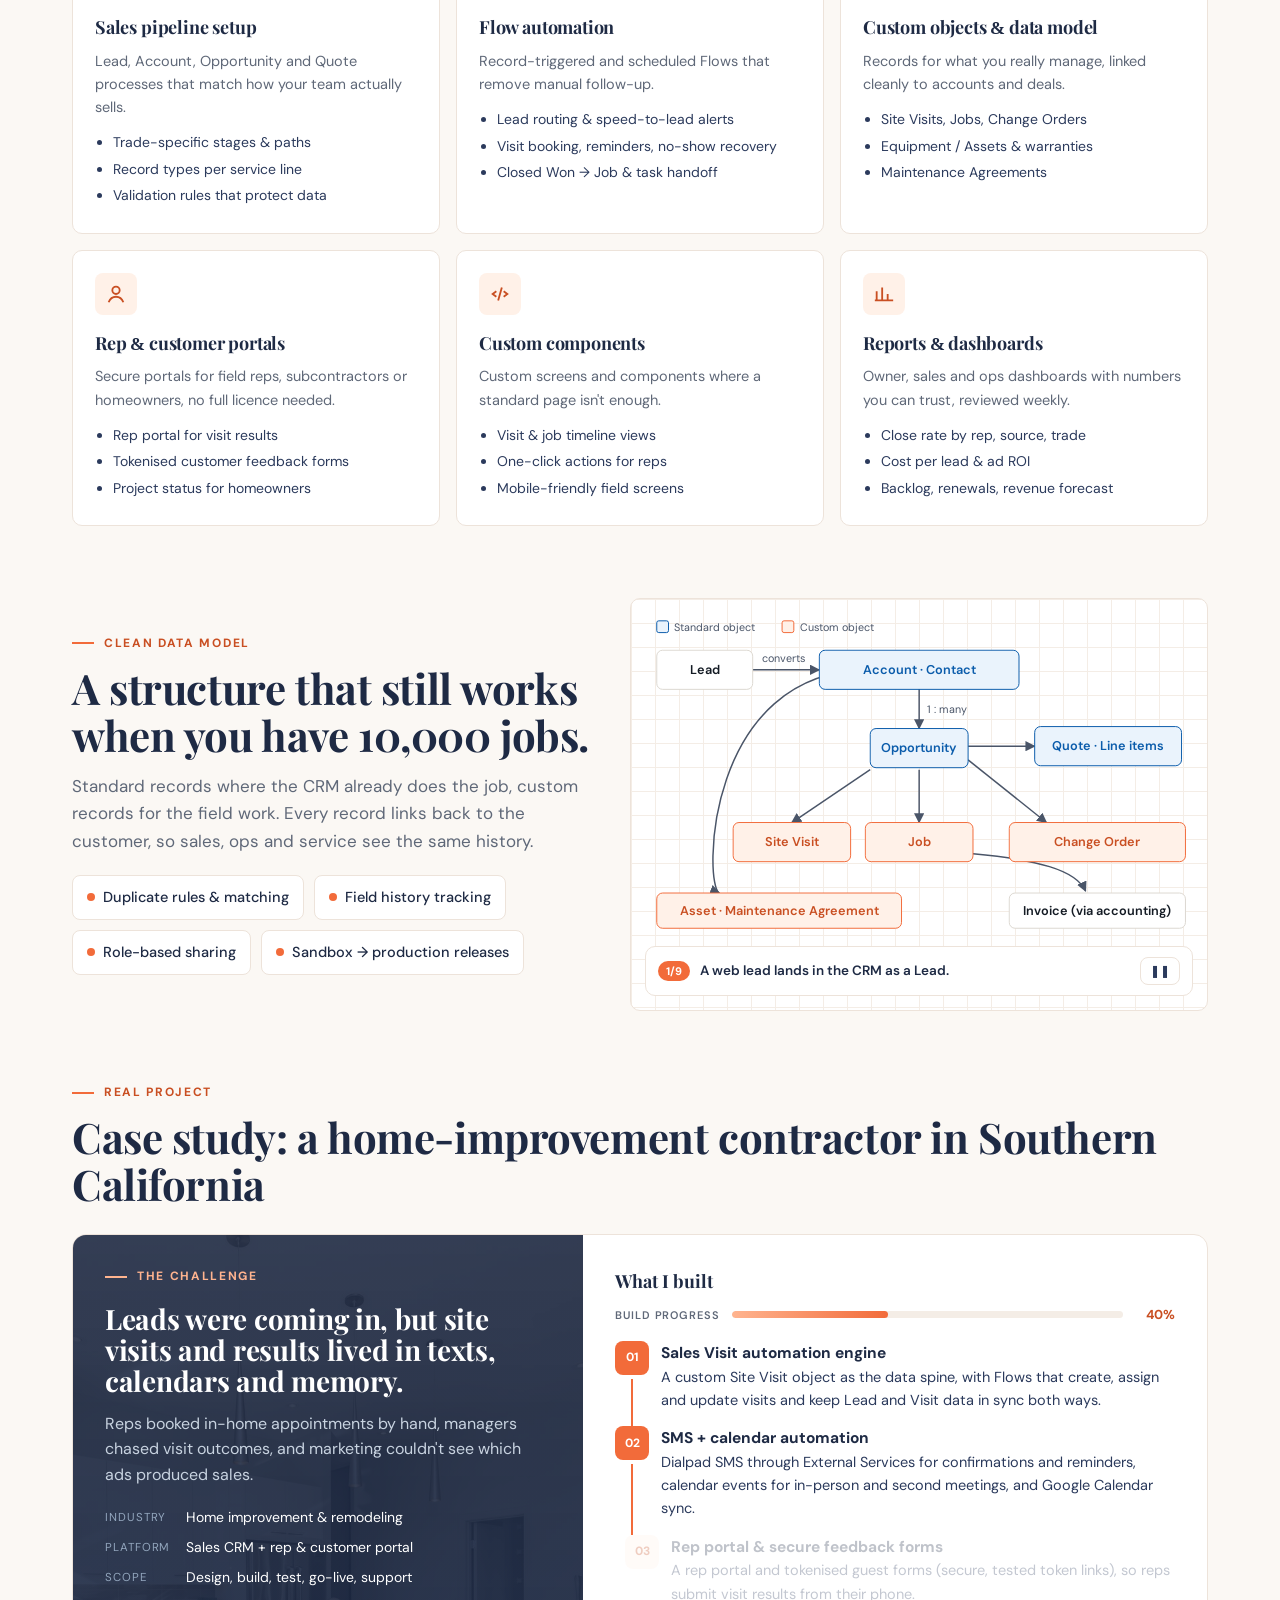
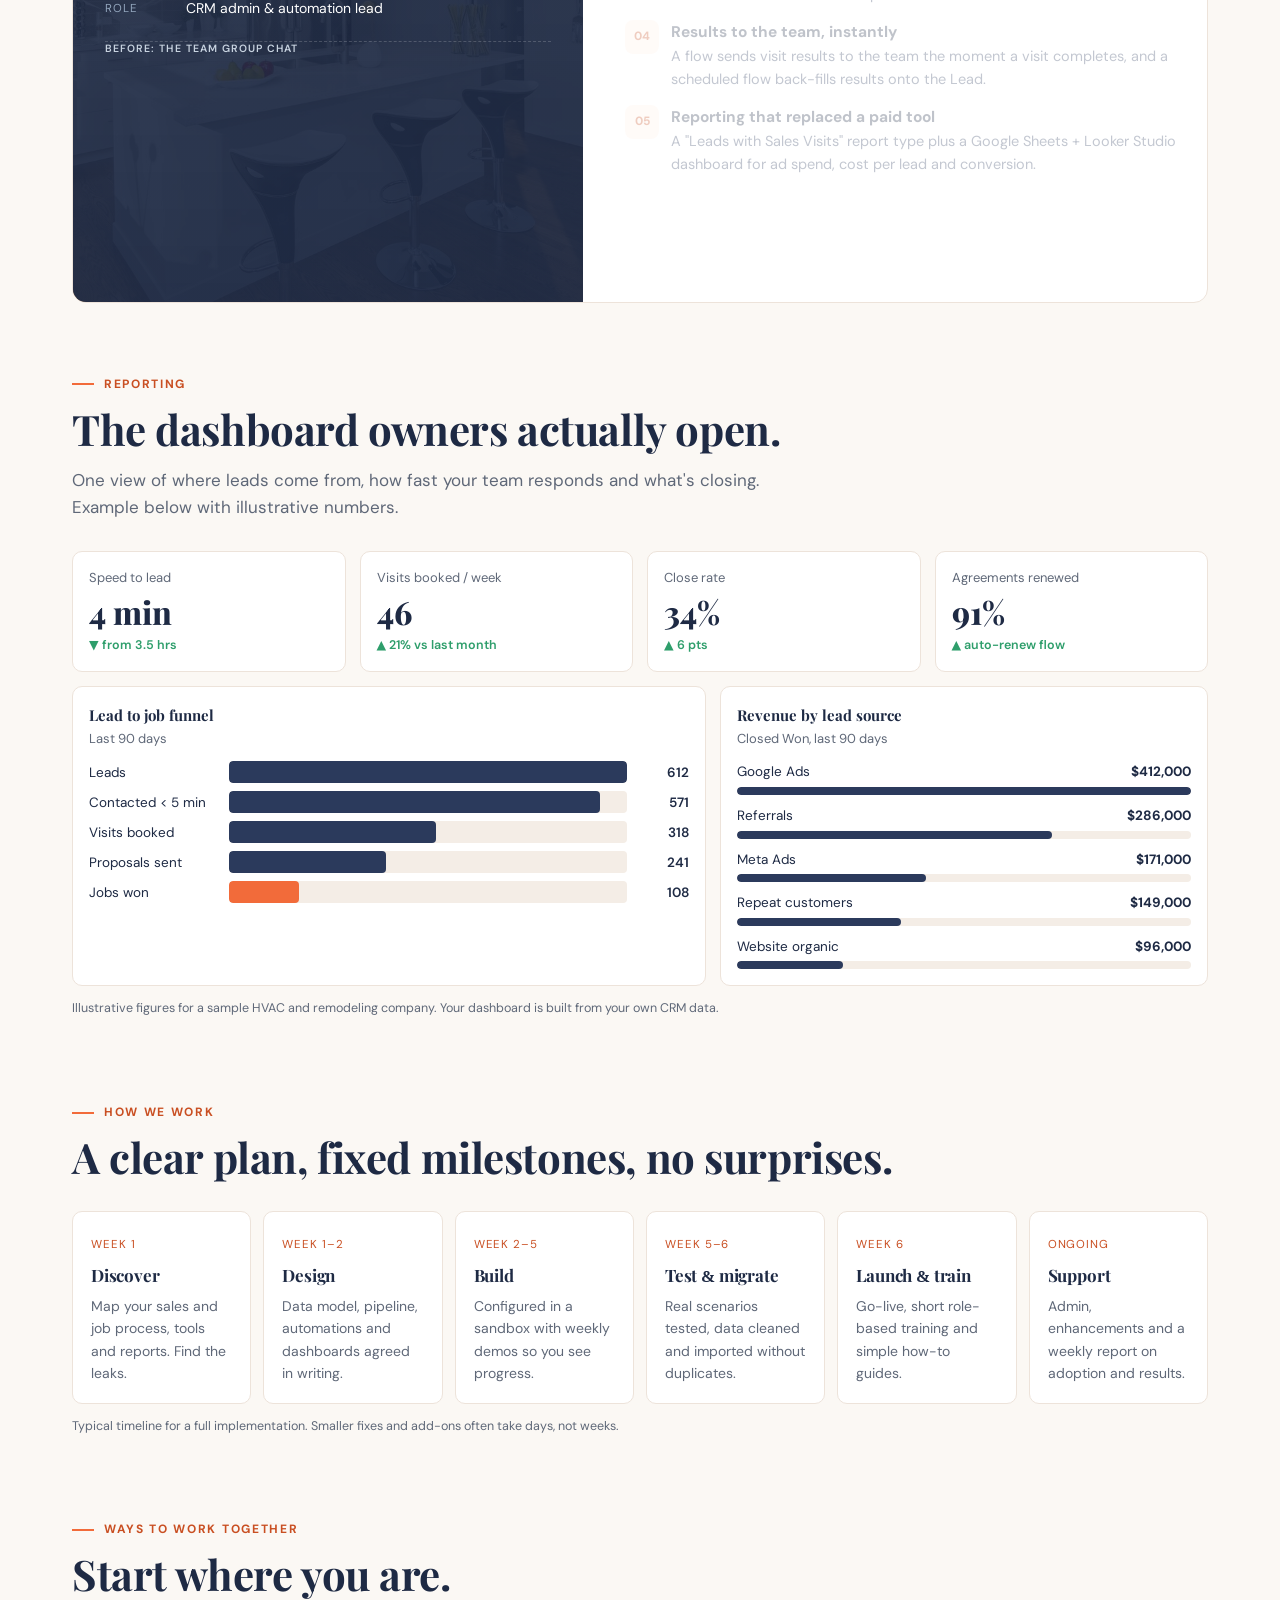
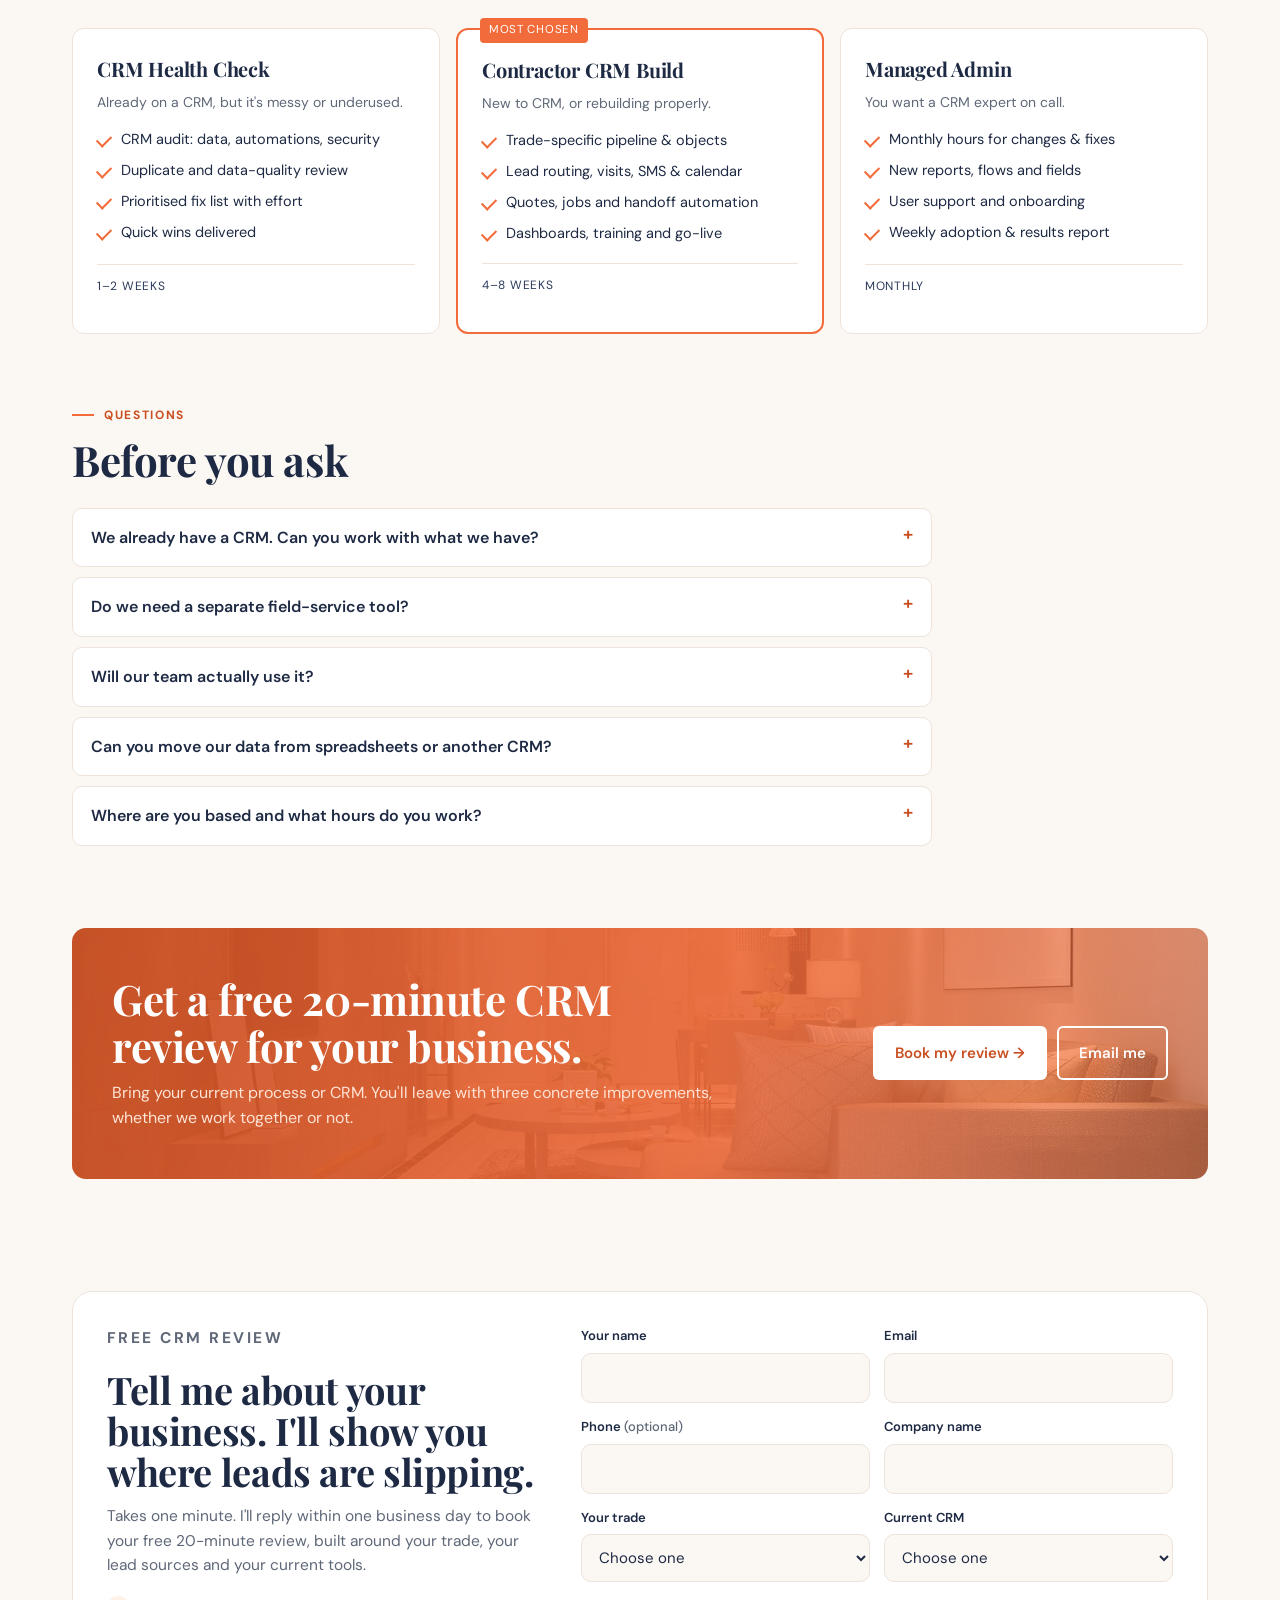
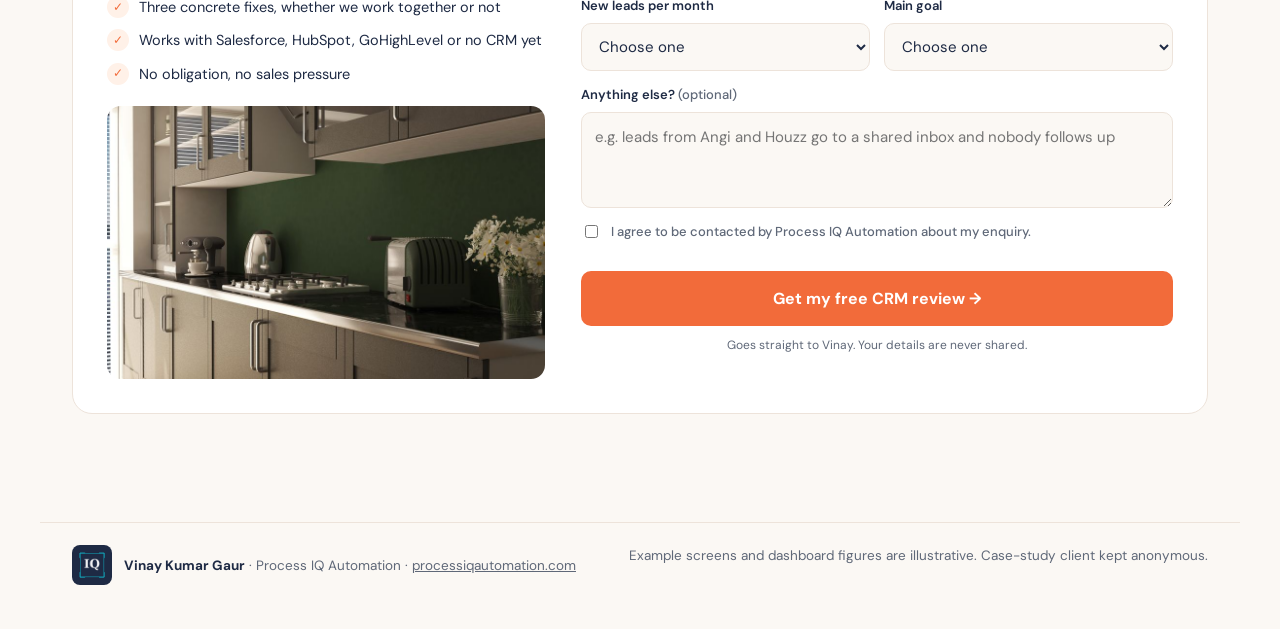
==== commit 41118edf: "Ontario mode (?rg=on): local cities, HomeStars, CAD job values, basement; Ontario email GIFs; landin" ====
--- a/index.html
+++ b/index.html
@@ -956,6 +956,7 @@
 @media (max-width:860px){.pq{grid-template-columns:minmax(0,1fr);padding:22px;gap:22px}.pq-img{display:none}}
 @media (max-width:520px){.pq-form{grid-template-columns:minmax(0,1fr)}}
 </style>
+<script src="reno/region.js"></script>
 </head>
 <body>
 
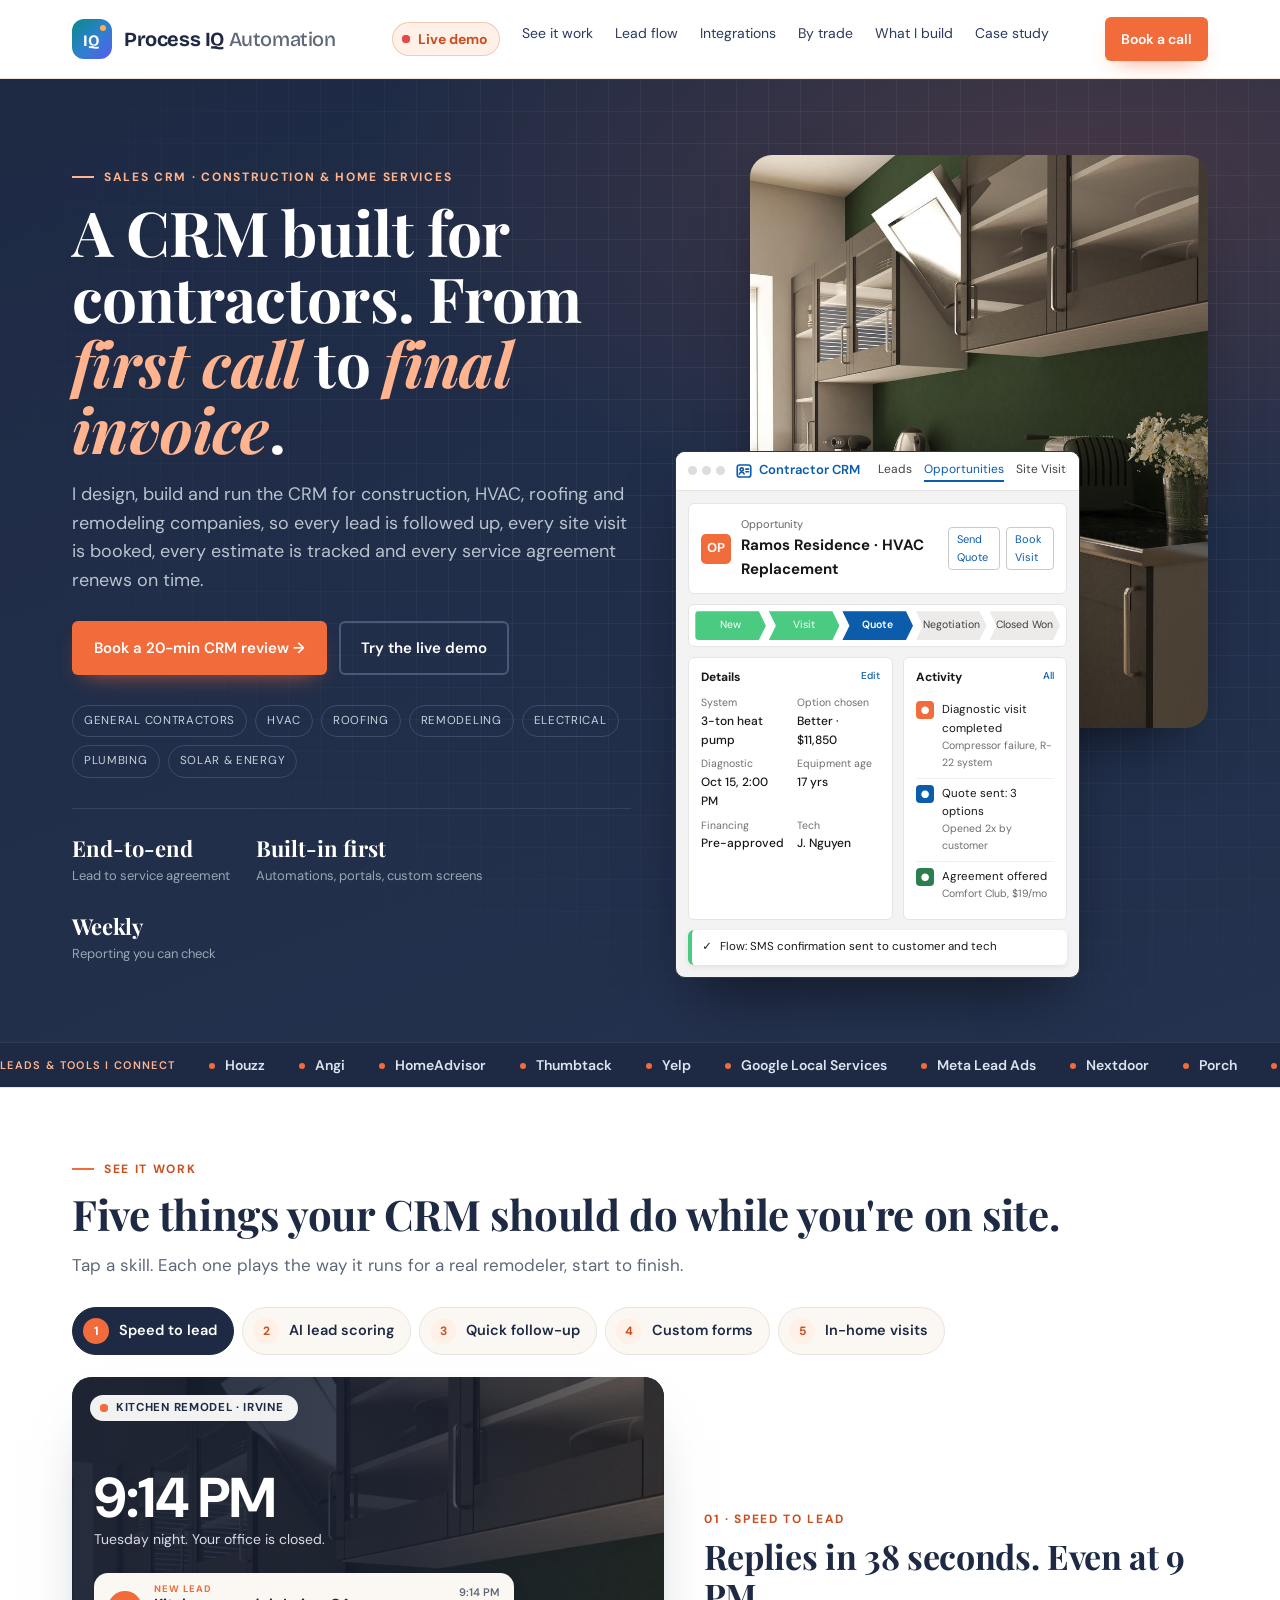
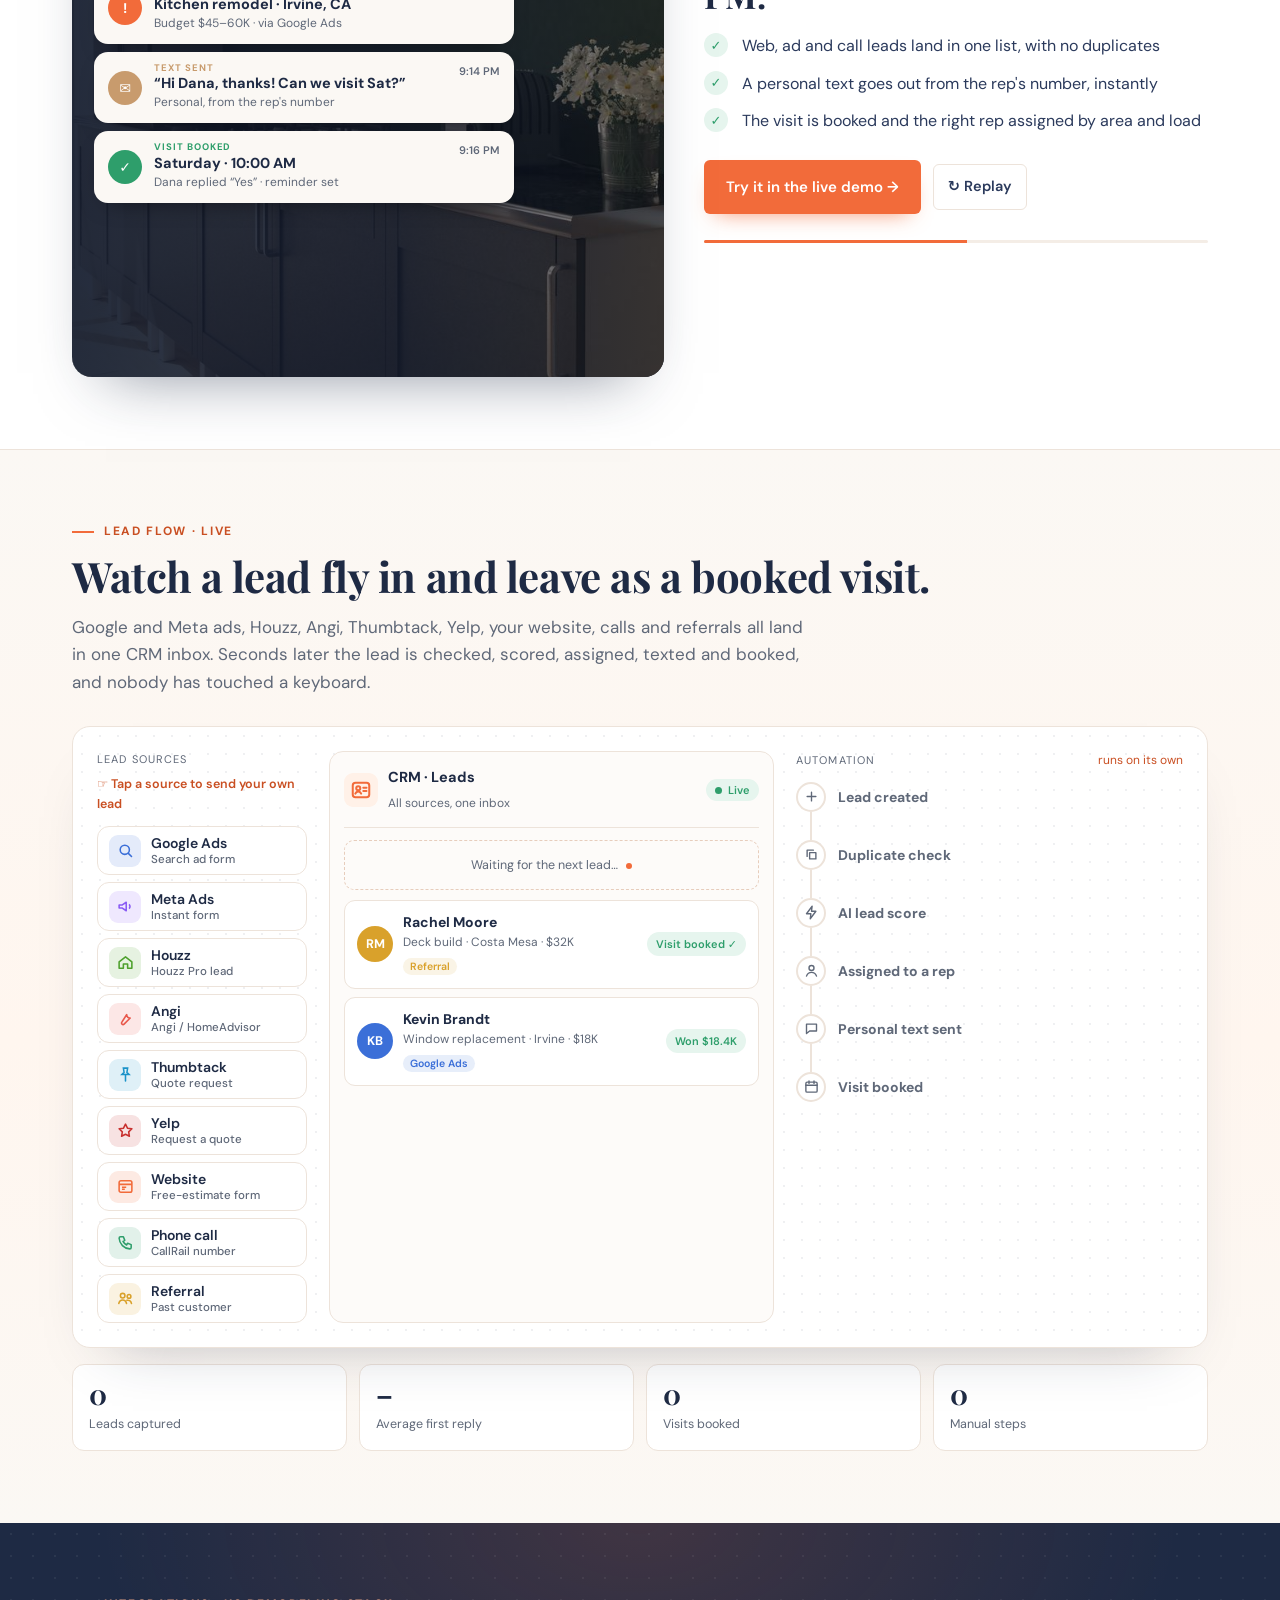
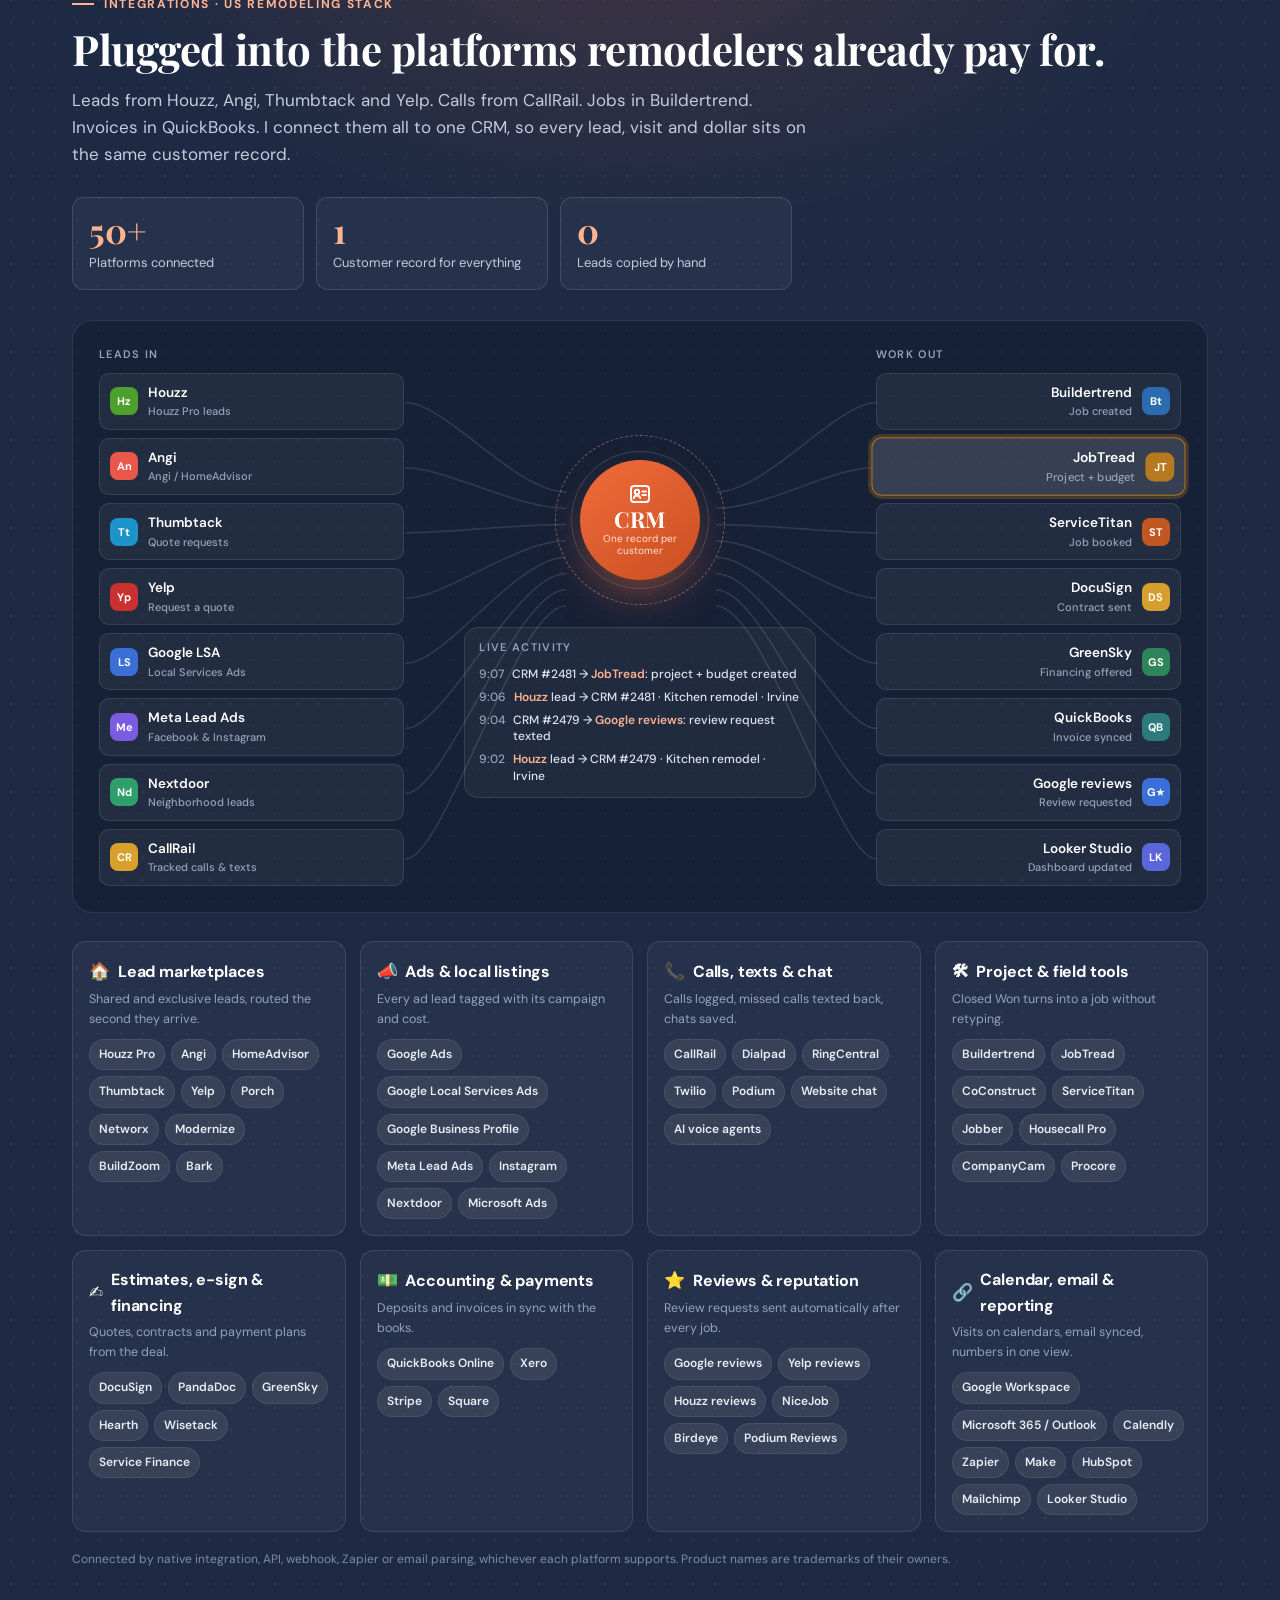
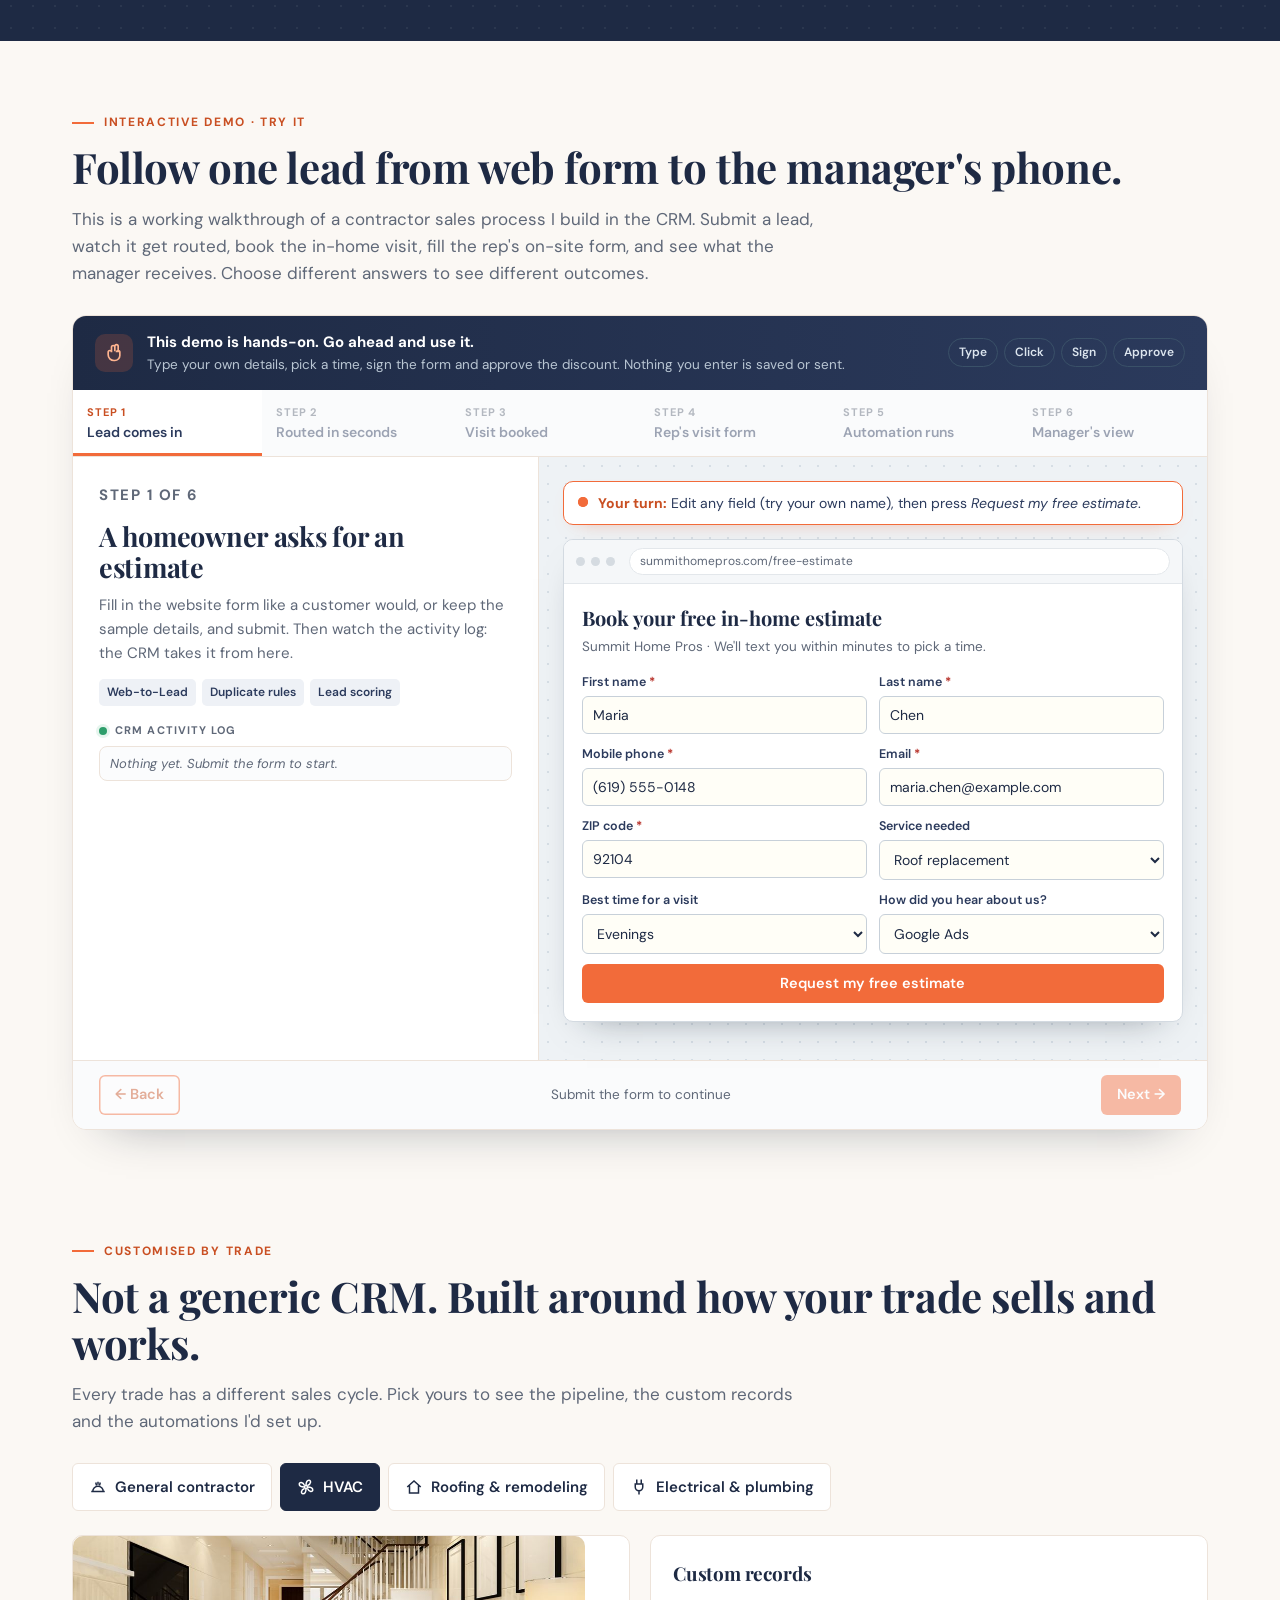
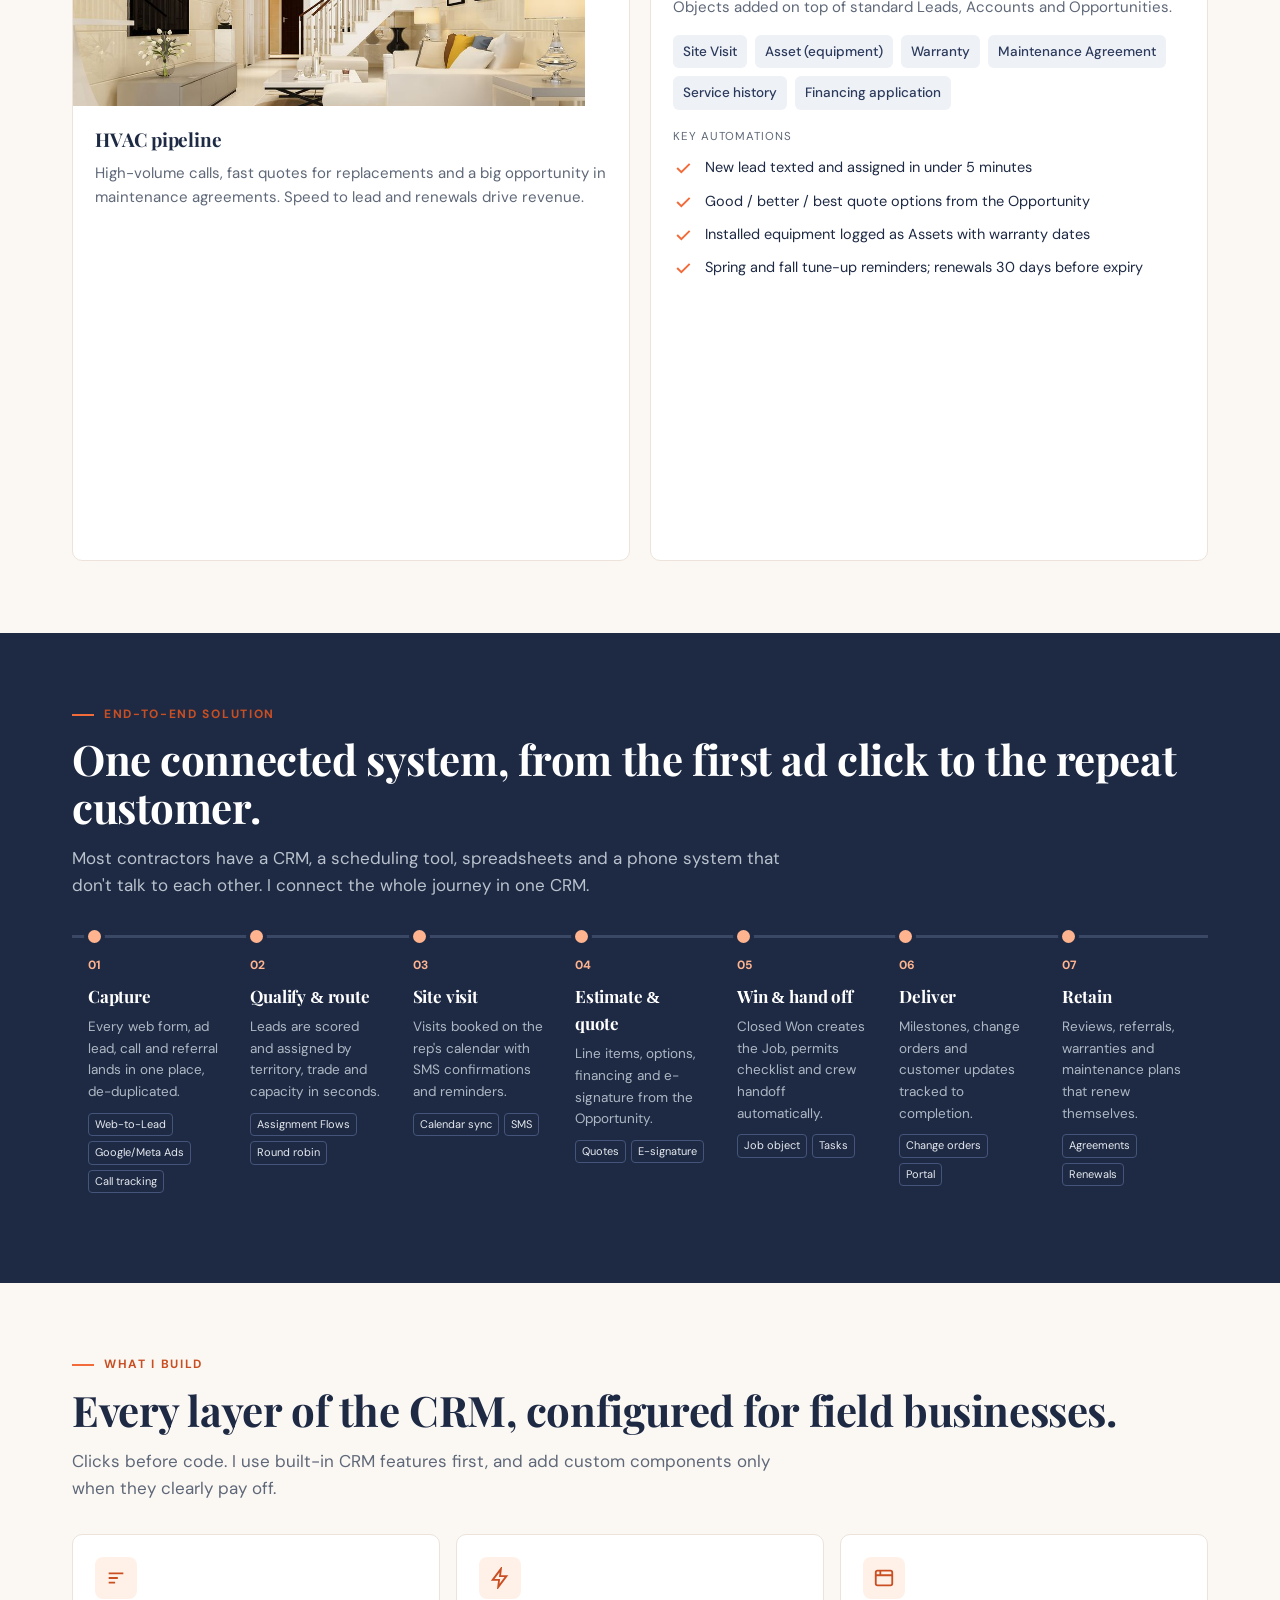
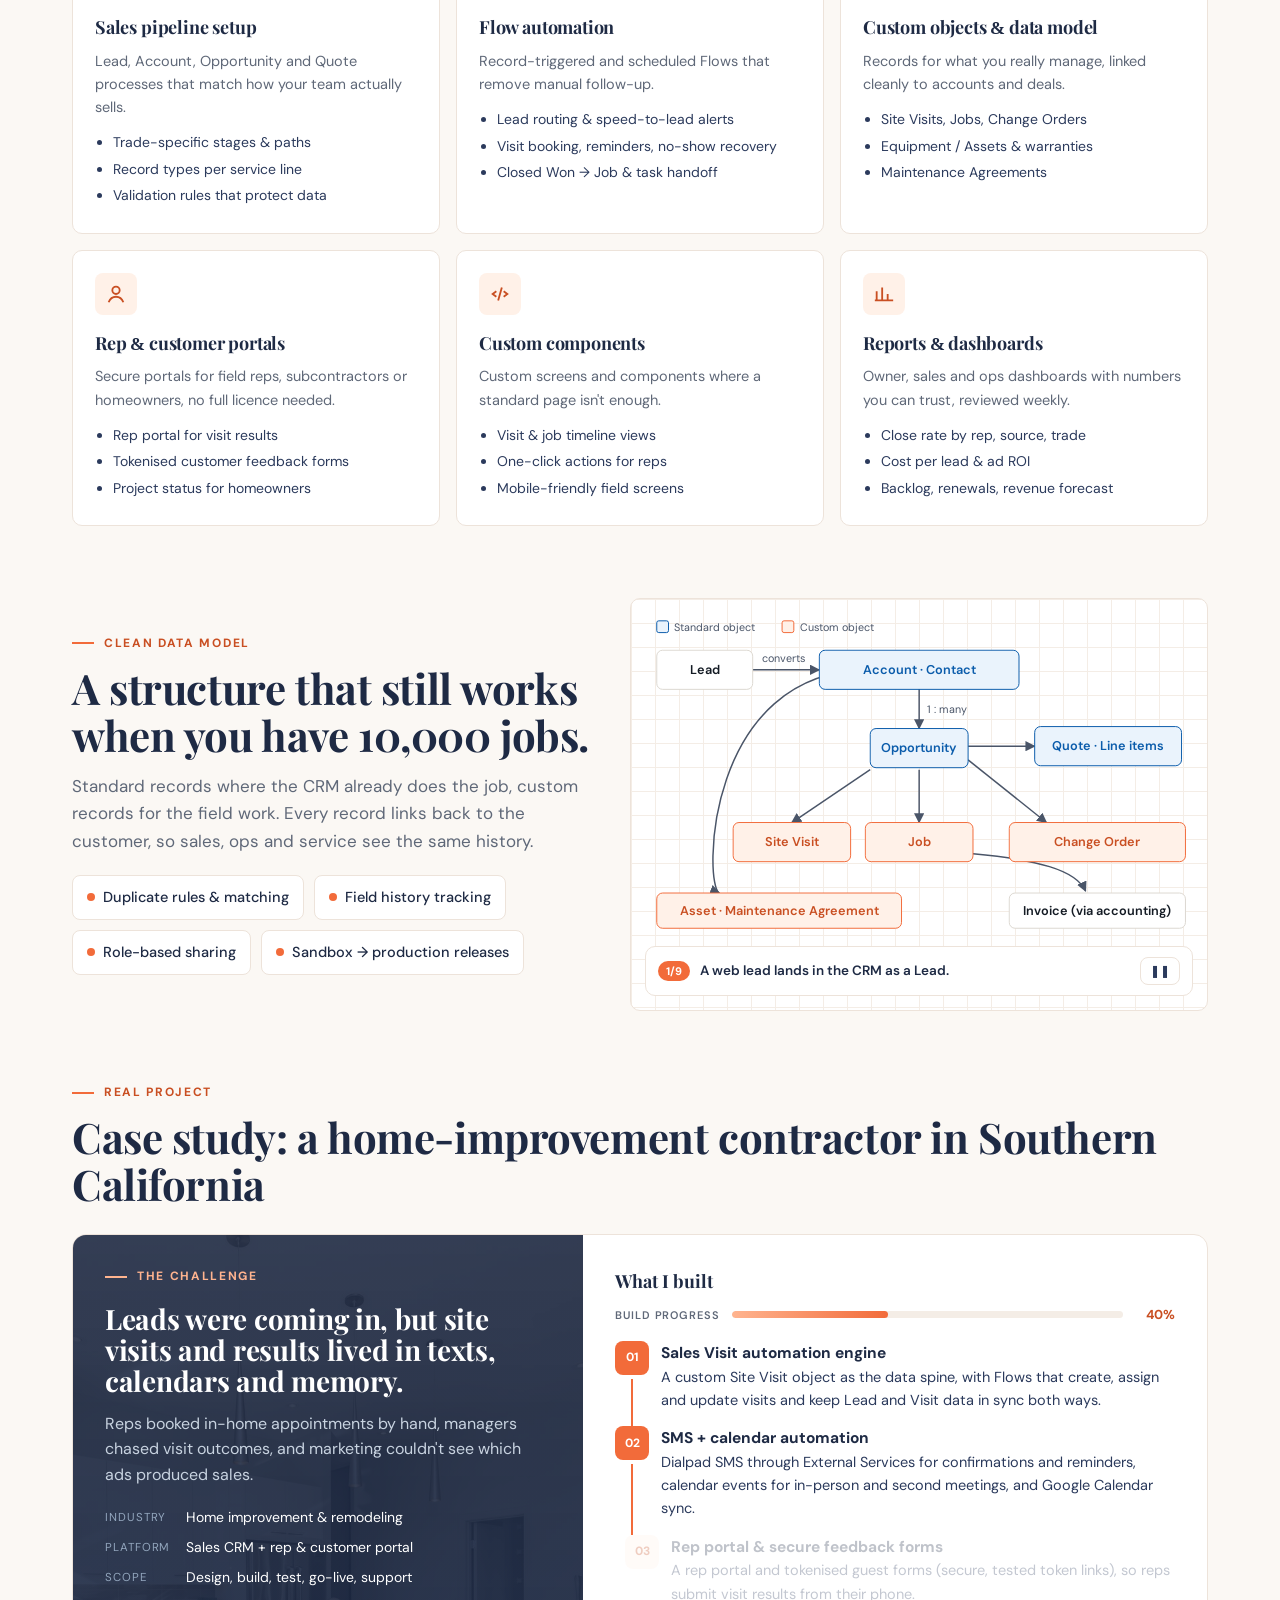
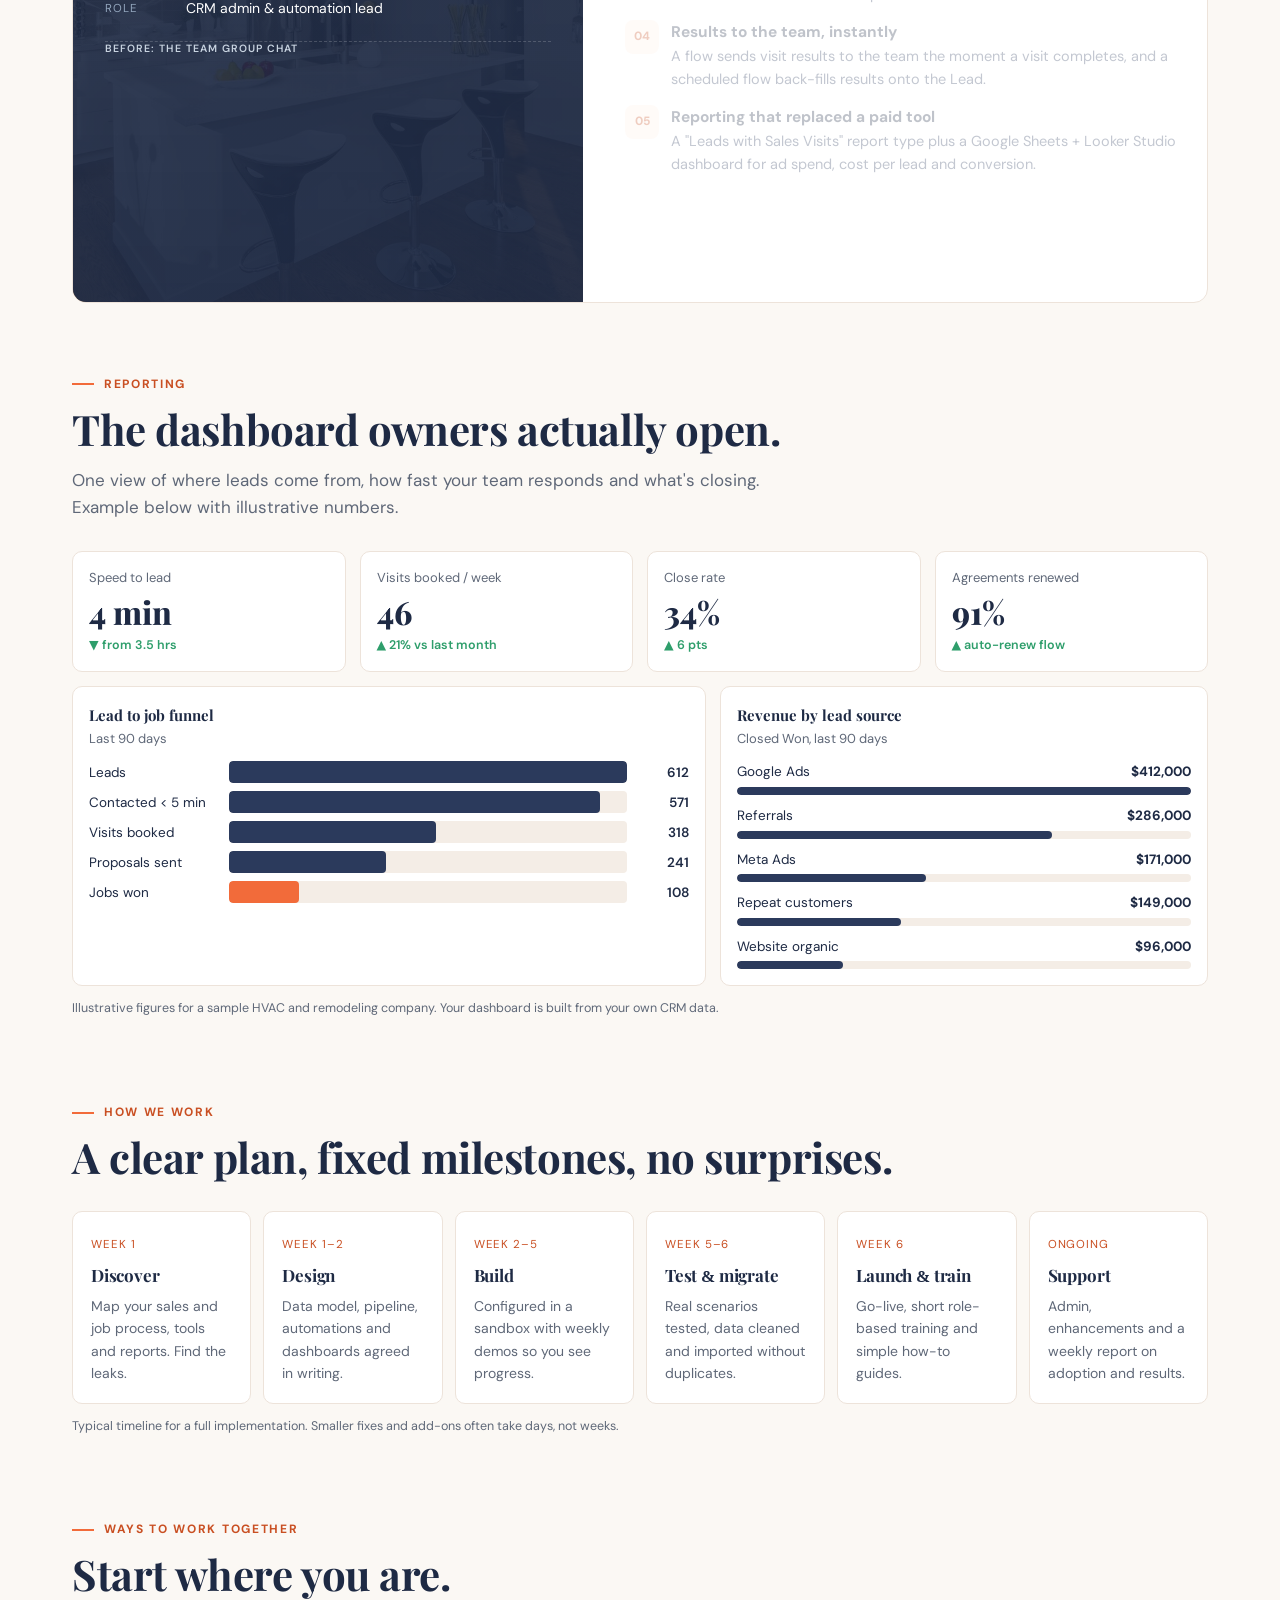
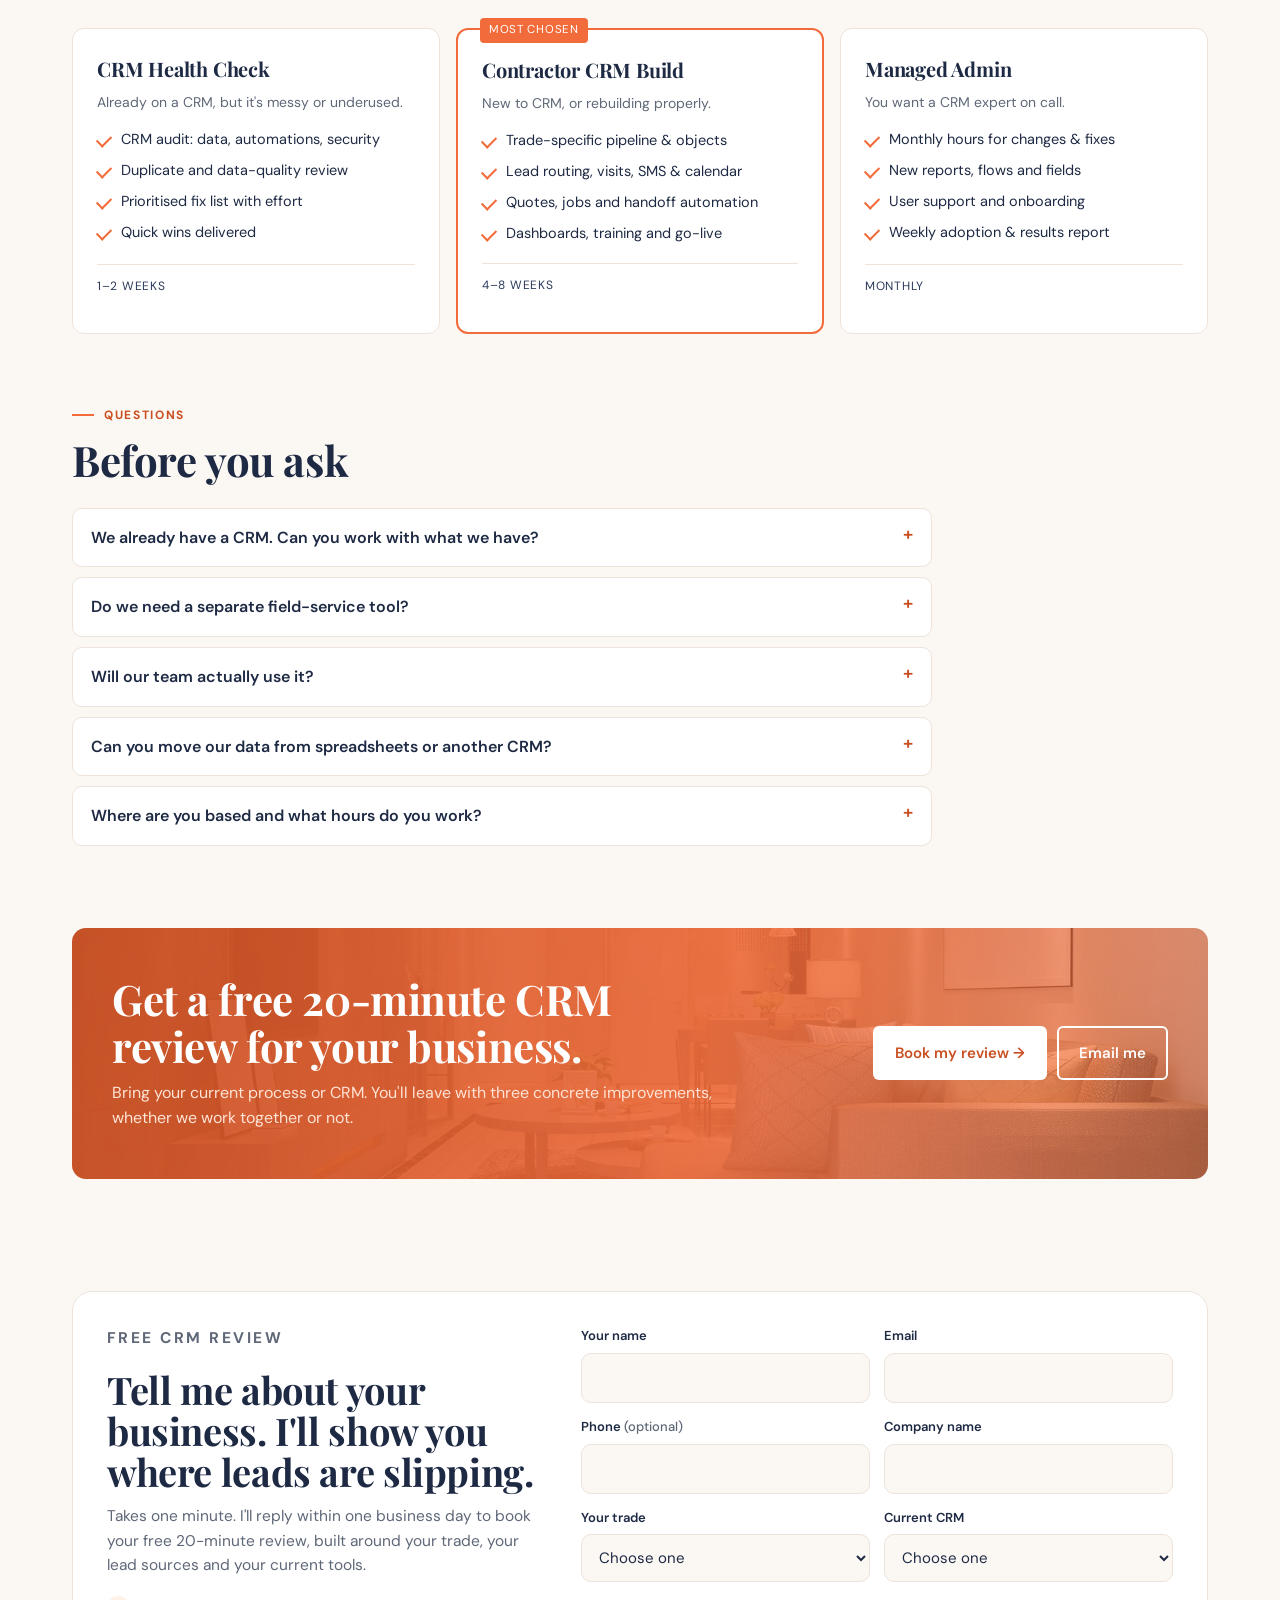
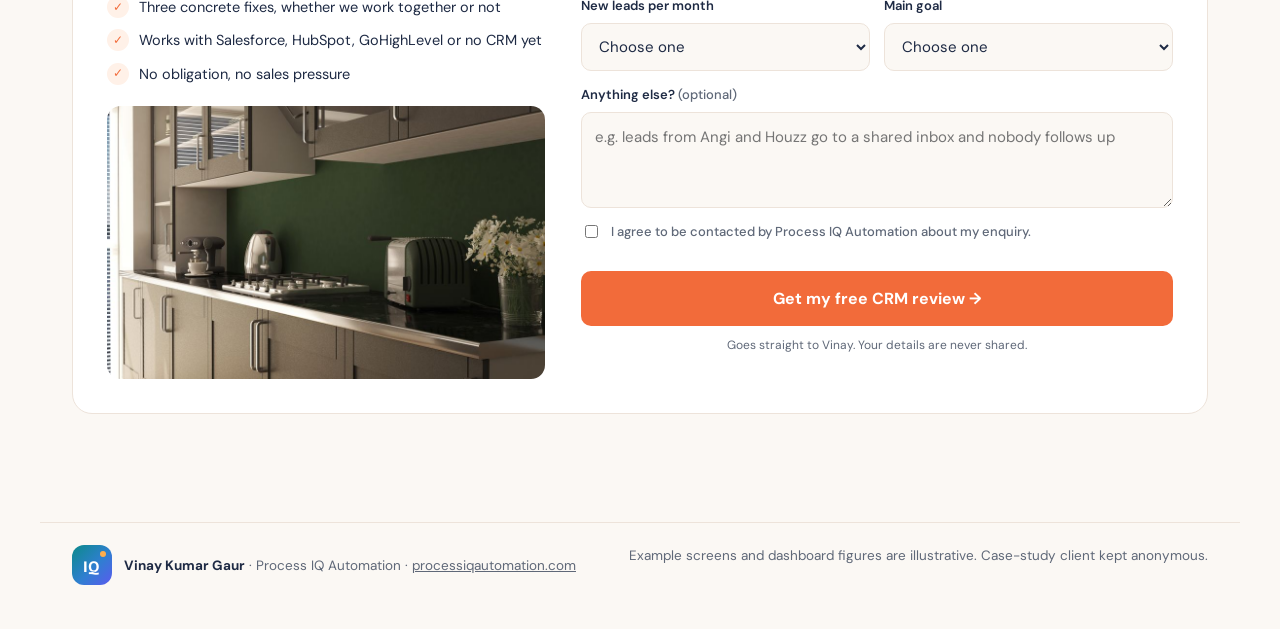
==== commit 00edd04c: "Use the Process IQ website logo in header and footer Replaces the old embedded logo image with the g" ====
--- a/index.html
+++ b/index.html
@@ -39,7 +39,7 @@
 /* nav */
 .nav{position:sticky;top:0;z-index:20;background:rgba(255,255,255,.94);backdrop-filter:saturate(1.4) blur(8px);border-bottom:1px solid var(--line)}
 .nav .wrap{display:flex;align-items:center;justify-content:space-between;height:78px;gap:16px}
-.brand{display:flex;align-items:center;text-decoration:none}.brand img{height:58px;width:auto;display:block}@media (max-width:620px){.brand img{height:40px}}
+.brand{display:flex;align-items:center;text-decoration:none}@font-face{font-family:"Bricolage Grotesque";src:url("/fonts/bricolage-grotesque-latin-opsz-normal.woff2") format("woff2");font-weight:200 800;font-display:swap}.brand{gap:12px;color:var(--ink)}.brand-mark{width:40px;height:40px;flex:none;display:block}.brand-name{font-family:"Bricolage Grotesque",var(--display),sans-serif;font-size:20px;font-weight:700;letter-spacing:-.02em;white-space:nowrap}.brand-name span{color:var(--muted);font-weight:500}@media (max-width:620px){.brand-mark{width:34px;height:34px}.brand-name{font-size:17px}}
 .brand i{width:28px;height:28px;border-radius:6px;background:var(--ink);display:grid;place-items:center;color:var(--orange);font-style:normal;font-size:13px}
 .brand small{display:block;font-family:var(--mono);font-size:9.5px;letter-spacing:.14em;color:var(--muted);font-weight:500;margin-top:-3px}
 .nav nav{display:flex;gap:22px;font-size:14px}
@@ -510,7 +510,7 @@
 .live-m{display:none;font-size:13px}
 .nav .r{display:flex;align-items:center;gap:10px}
 @media (max-width:900px){.live-m{display:inline-flex}}
-@media (max-width:420px){.live-m{padding:6px 10px 6px 9px;font-size:12.5px}.nav .r .btn{padding:8px 11px;font-size:13px}.brand img{height:34px!important}}
+@media (max-width:420px){.live-m{padding:6px 10px 6px 9px;font-size:12.5px}.nav .r .btn{padding:8px 11px;font-size:13px}.brand-name span{display:none}.brand-mark{width:30px;height:30px}}
 
 /* hands-on banner + your-turn prompts */
 .dm-try{display:flex;align-items:center;gap:14px;padding:14px 22px;background:linear-gradient(90deg,var(--ink),var(--ink2));color:#fff}
@@ -962,7 +962,7 @@
 
 <header class="nav">
   <div class="wrap">
-    <a class="brand" href="https://processiqautomation.com" aria-label="Process IQ Automation home"><img src="[data-uri]" alt="Process IQ Automation" width="171" height="56"></a>
+    <a class="brand" href="https://processiqautomation.com" aria-label="Process IQ Automation home"><svg class="brand-mark" width="40" height="40" viewBox="0 0 40 40" aria-hidden="true"><defs><linearGradient id="pqh" x1="0" y1="0" x2="1" y2="1"><stop offset="0" stop-color="#0b8a8a"/><stop offset=".55" stop-color="#2f7fd0"/><stop offset="1" stop-color="#5a5bef"/></linearGradient></defs><rect width="40" height="40" rx="12" fill="url(#pqh)"/><circle cx="31" cy="9" r="3" fill="#ffad4d"/><text x="19" y="26.5" text-anchor="middle" font-family="Bricolage Grotesque, Arial, sans-serif" font-size="16" font-weight="700" fill="#fff">IQ</text></svg><span class="brand-name">Process IQ <span>Automation</span></span></a>
     <nav aria-label="Sections"><a href="#demo" class="live"><i aria-hidden="true"></i>Live demo</a><a href="#skills">See it work</a><a href="#leadflow">Lead flow</a><a href="#integrations">Integrations</a><a href="#trades">By trade</a><a href="#build">What I build</a><a href="#case">Case study</a></nav>
     <div class="r"><a href="#demo" class="live live-m"><i aria-hidden="true"></i>Live demo</a><a class="btn btn-o" href="#enquire">Book a call</a></div>
   </div>
@@ -1343,7 +1343,7 @@
 </section>
 
 <footer>
-  <div class="wrap"><span style="display:flex;align-items:center;gap:12px"><img src="[data-uri]" alt="" width="40" height="40" style="border-radius:8px;background:#1E2A44"><span><b style="color:var(--ink)">Vinay Kumar Gaur</b> · Process IQ Automation · <a href="https://processiqautomation.com" target="_blank" rel="noopener">processiqautomation.com</a></span></span><span>Example screens and dashboard figures are illustrative. Case-study client kept anonymous.</span></div>
+  <div class="wrap"><span style="display:flex;align-items:center;gap:12px"><svg class="brand-mark" width="36" height="36" viewBox="0 0 40 40" aria-hidden="true"><defs><linearGradient id="pqf" x1="0" y1="0" x2="1" y2="1"><stop offset="0" stop-color="#0b8a8a"/><stop offset=".55" stop-color="#2f7fd0"/><stop offset="1" stop-color="#5a5bef"/></linearGradient></defs><rect width="40" height="40" rx="12" fill="url(#pqf)"/><circle cx="31" cy="9" r="3" fill="#ffad4d"/><text x="19" y="26.5" text-anchor="middle" font-family="Bricolage Grotesque, Arial, sans-serif" font-size="16" font-weight="700" fill="#fff">IQ</text></svg><span><b style="color:var(--ink)">Vinay Kumar Gaur</b> · Process IQ Automation · <a href="https://processiqautomation.com" target="_blank" rel="noopener">processiqautomation.com</a></span></span><span>Example screens and dashboard figures are illustrative. Case-study client kept anonymous.</span></div>
 </footer>
 
 <script>
